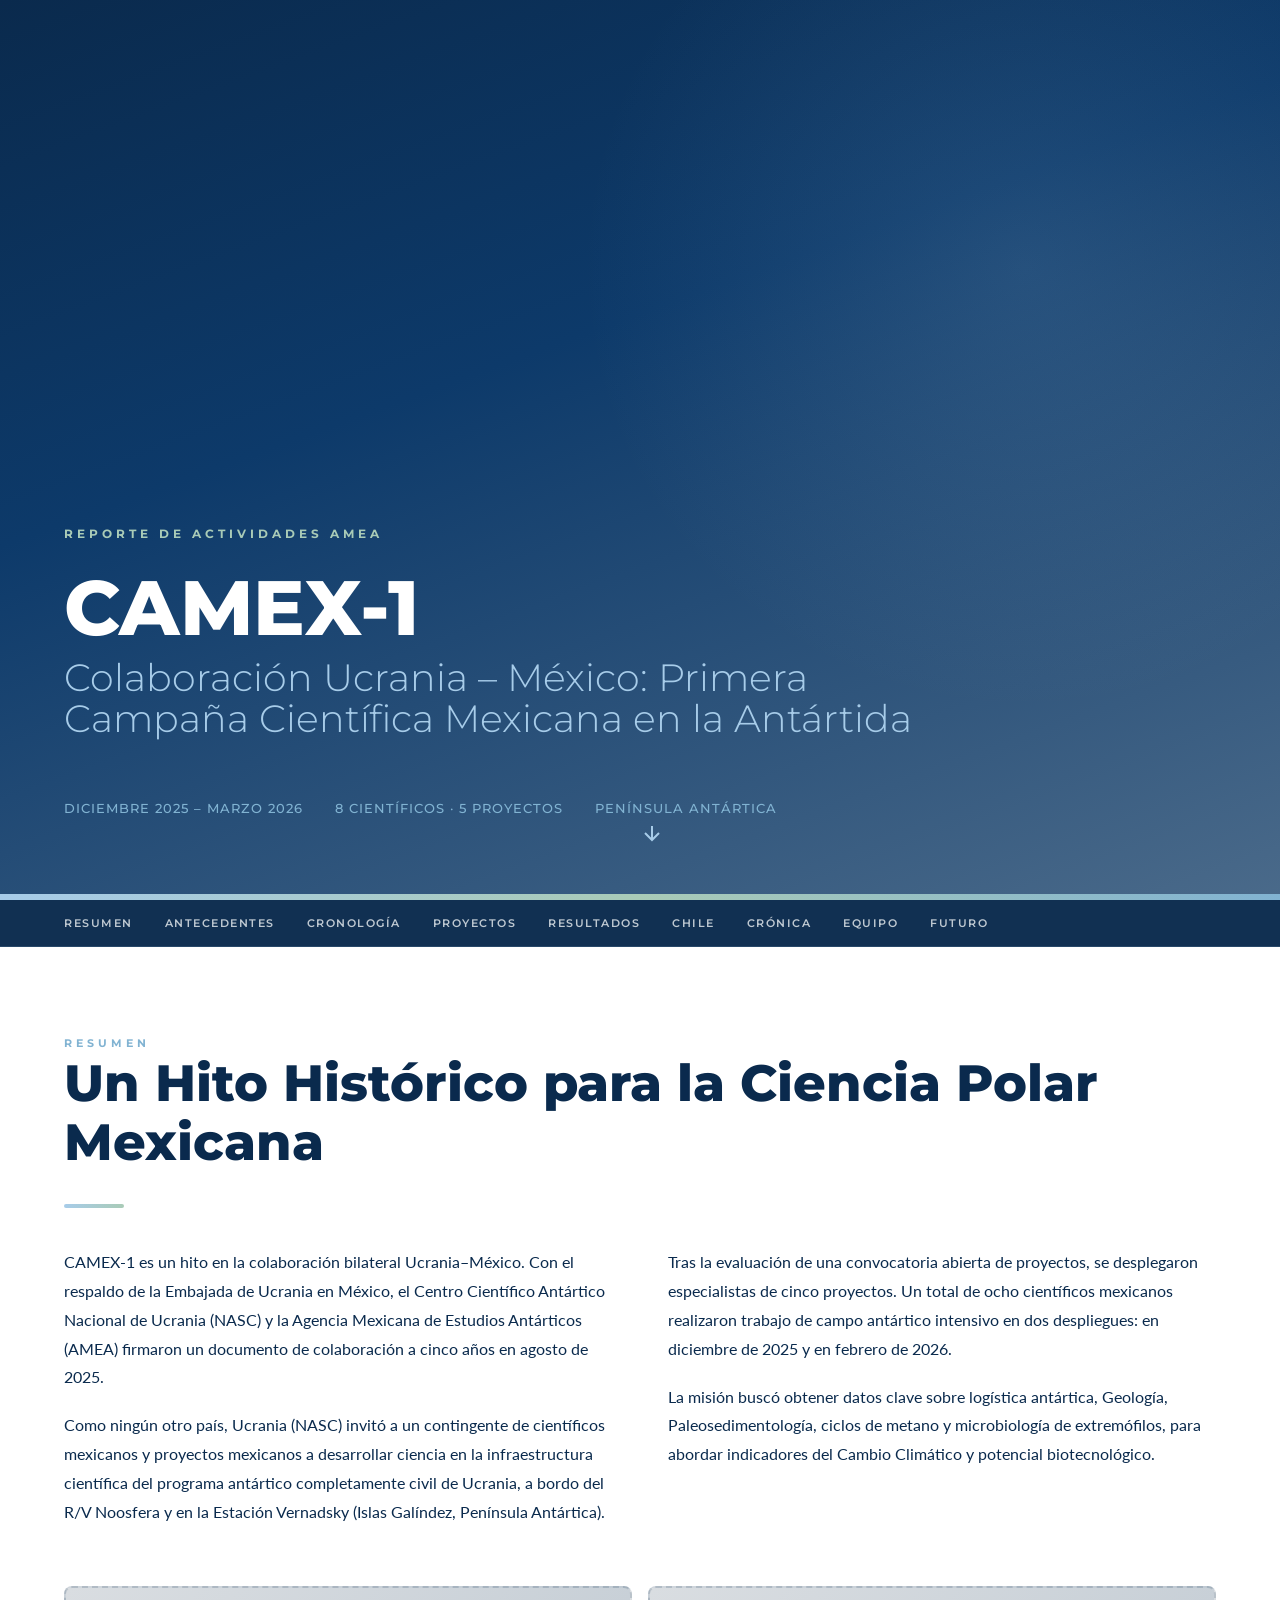
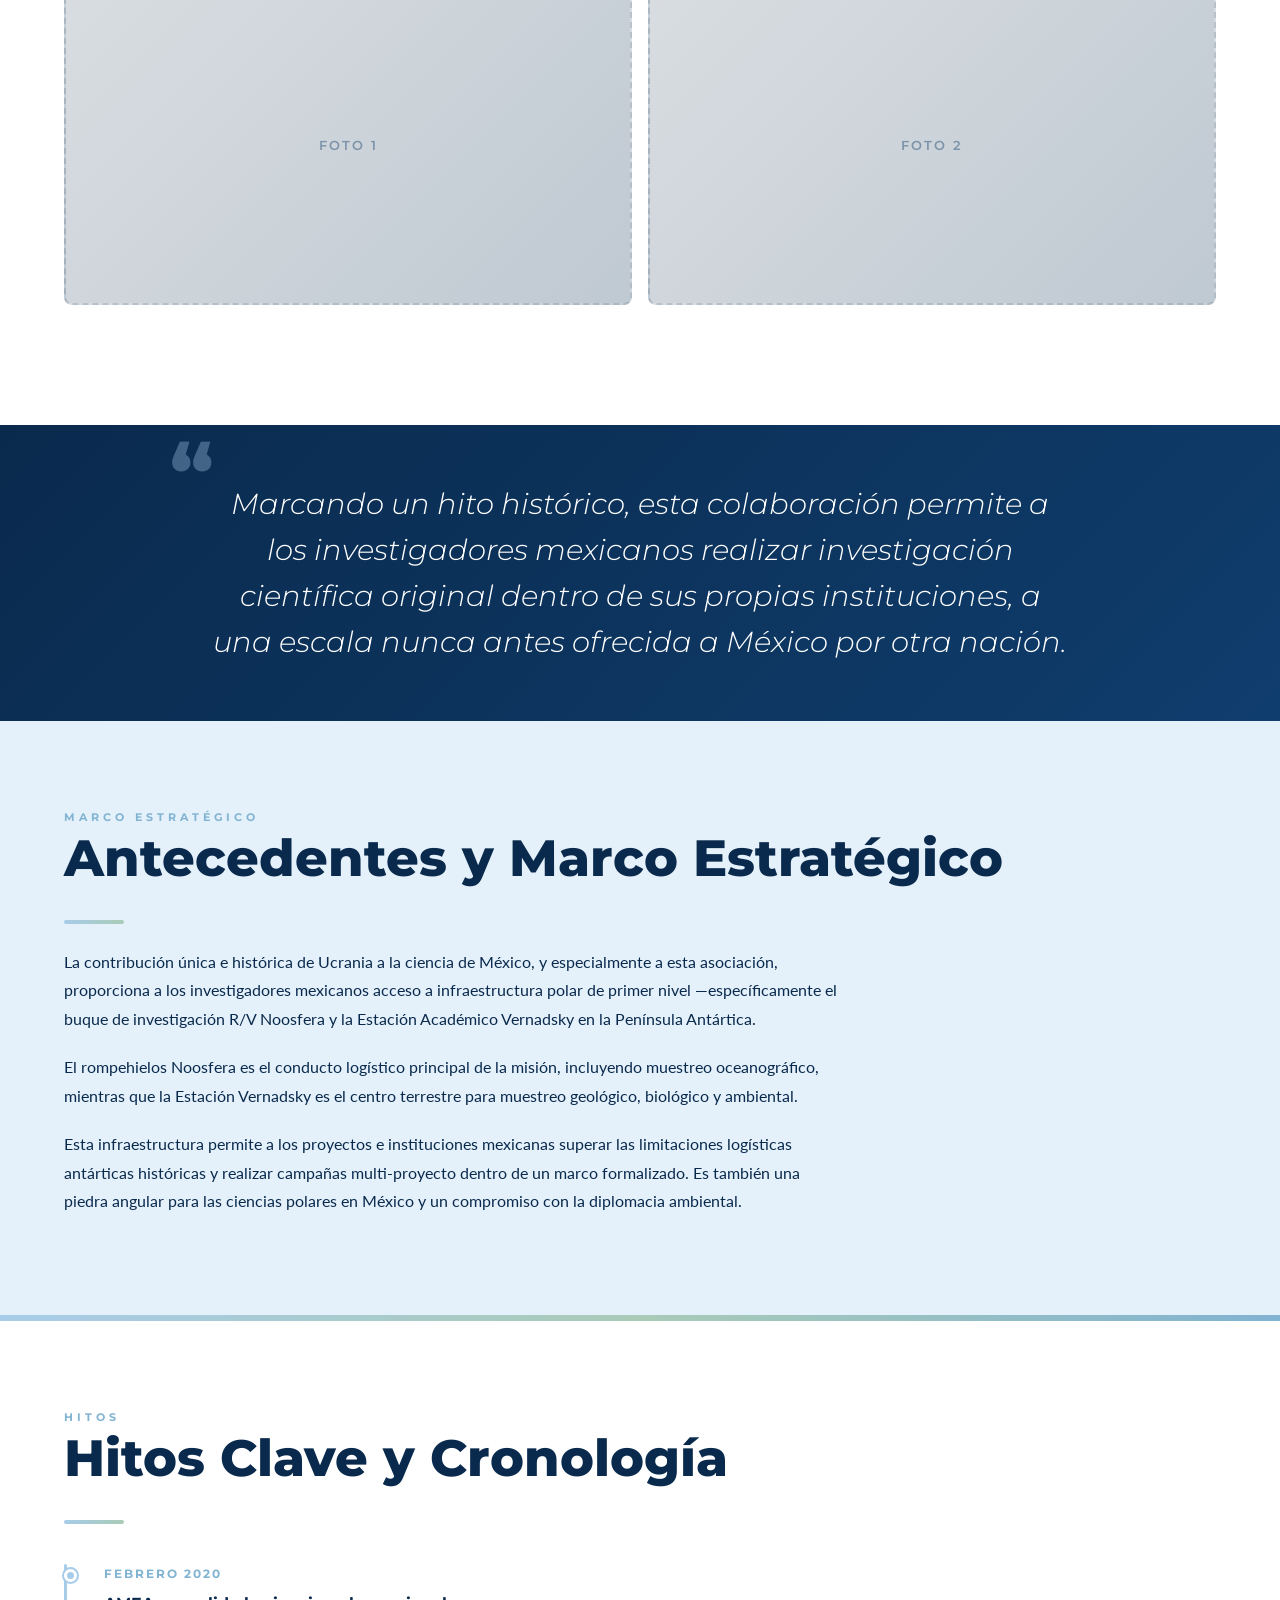
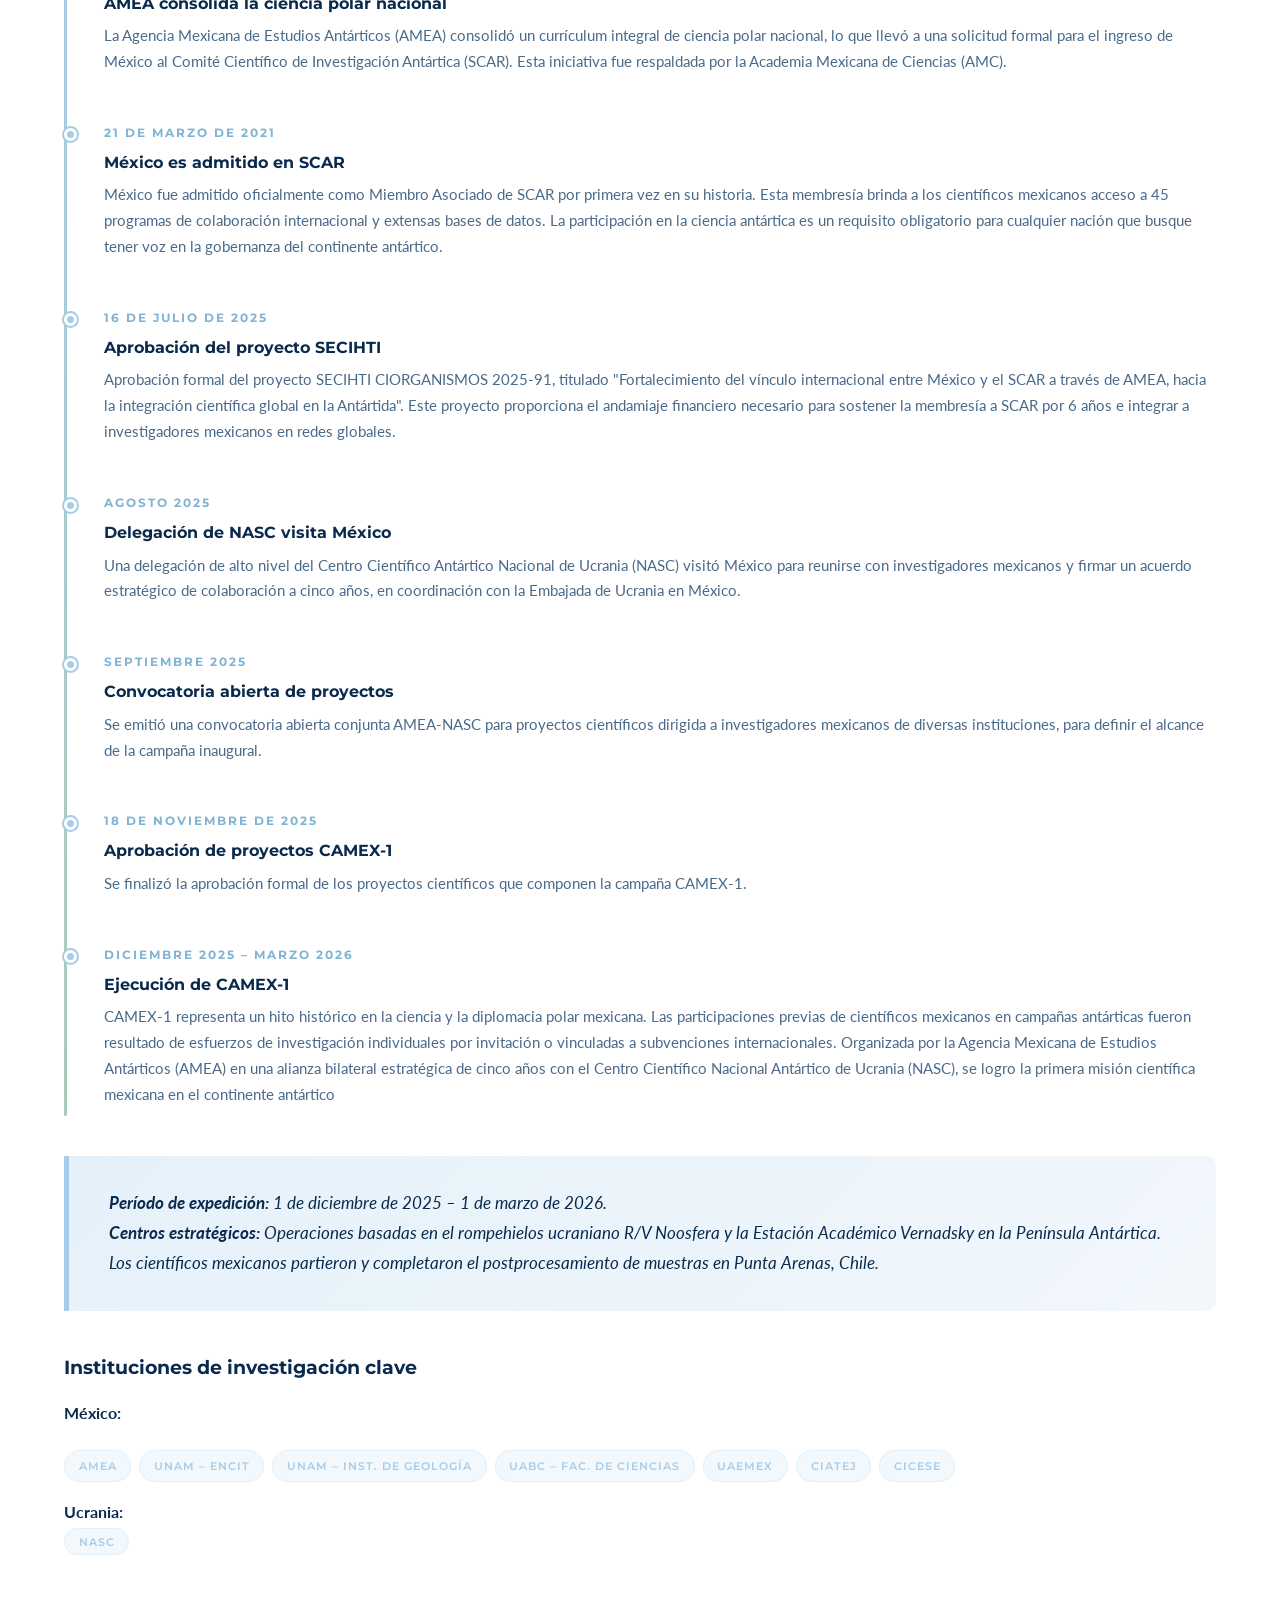
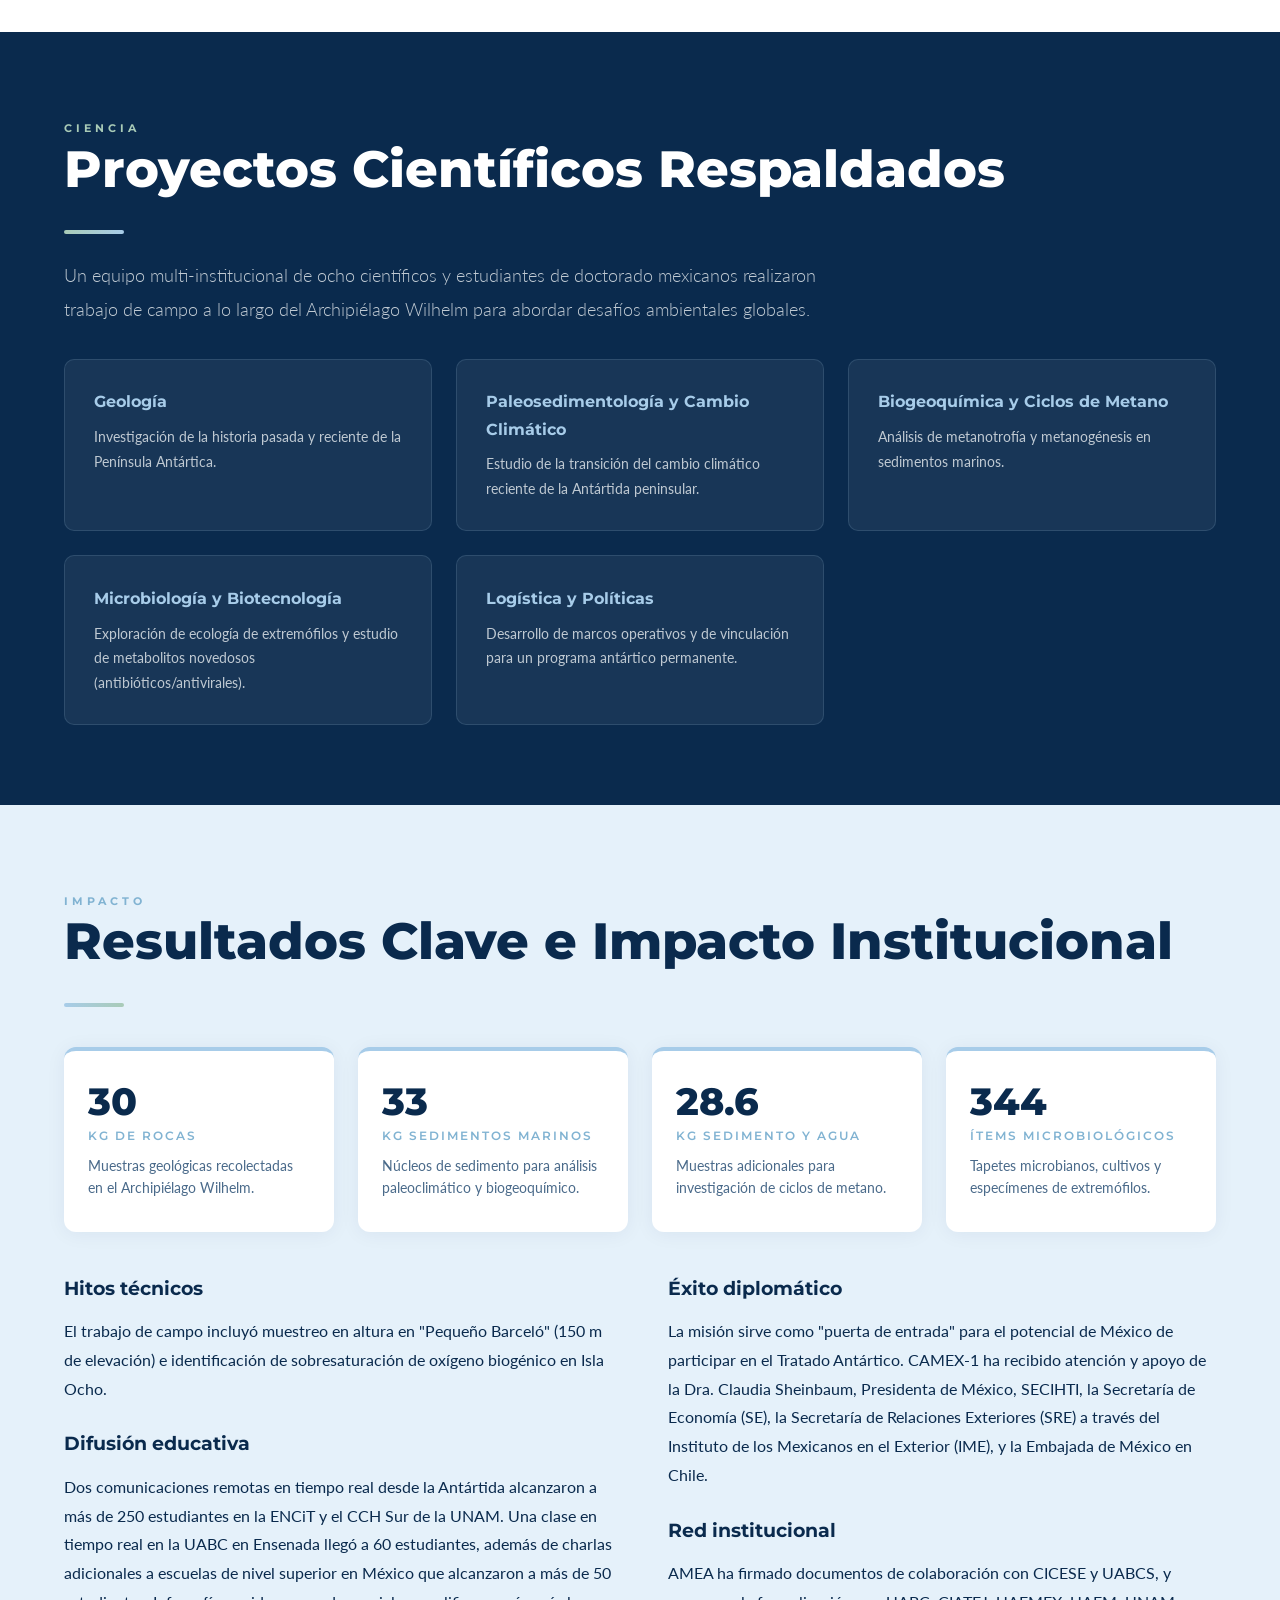
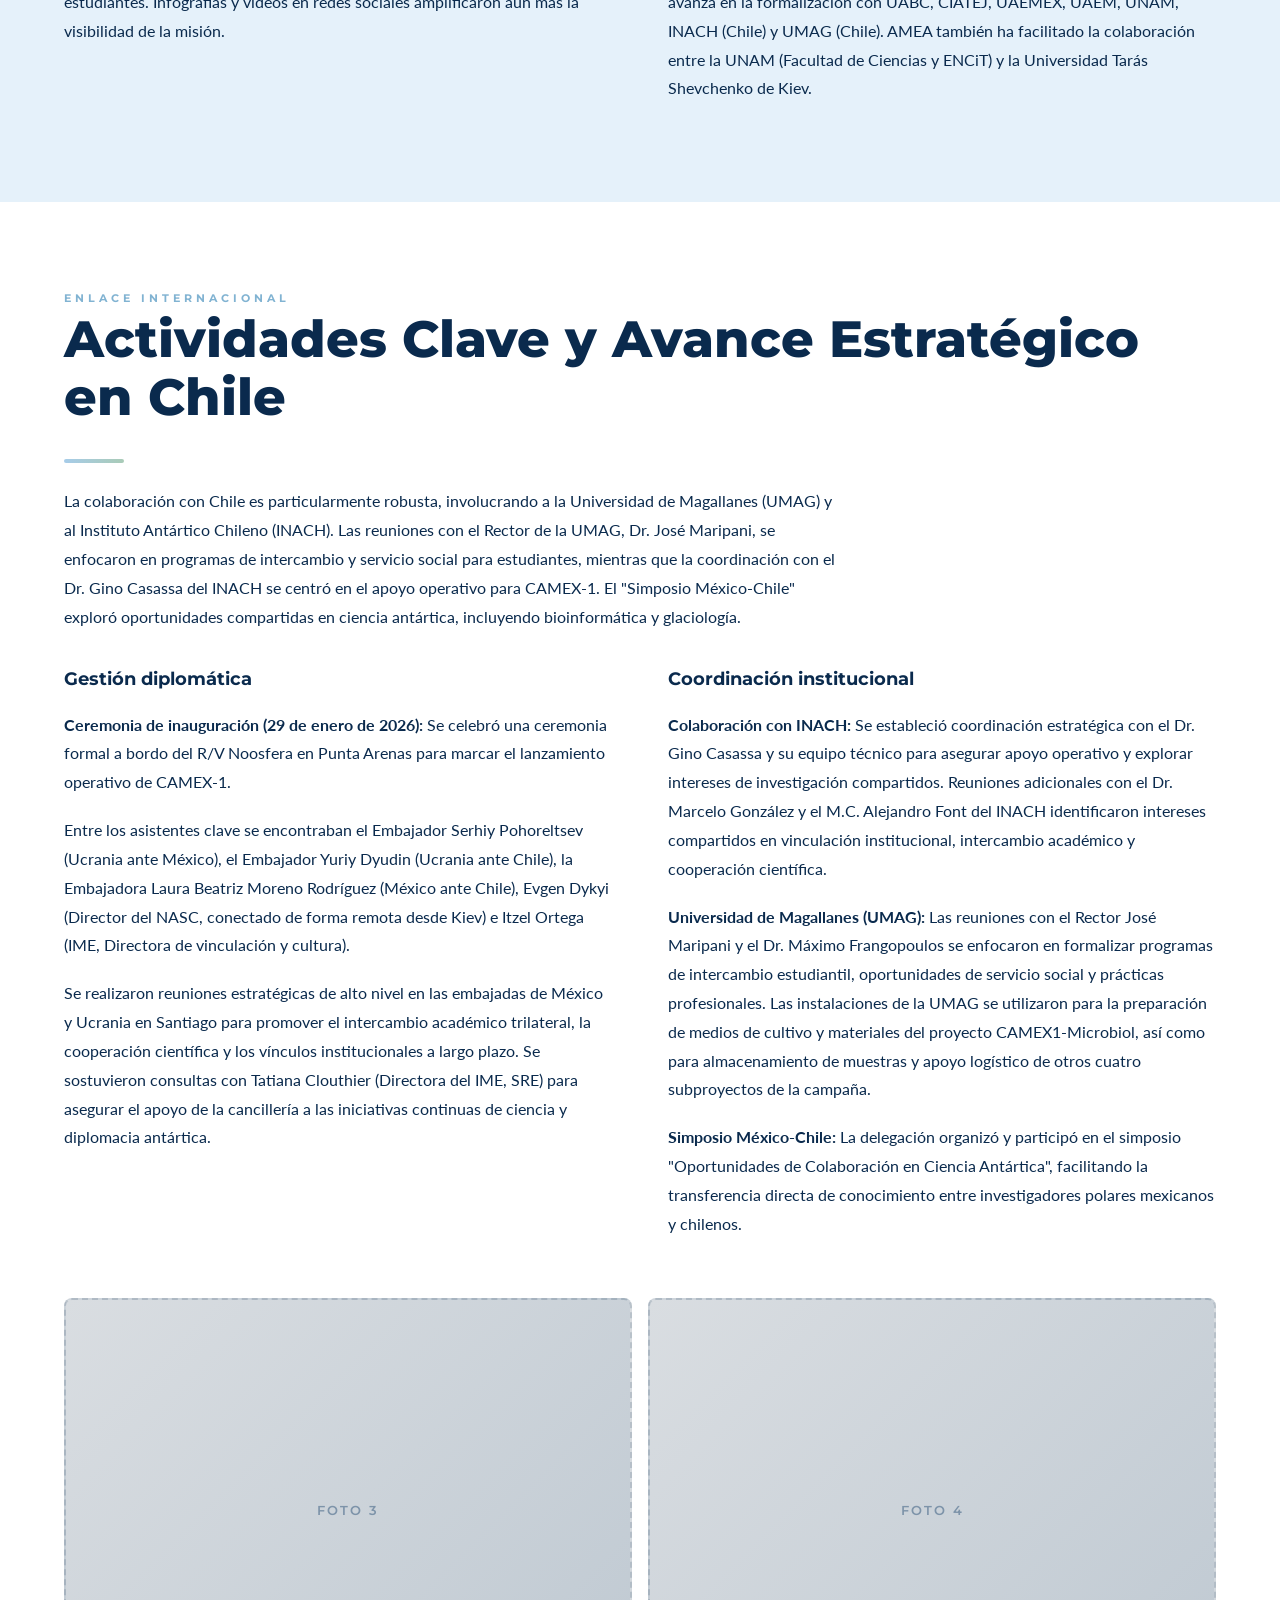
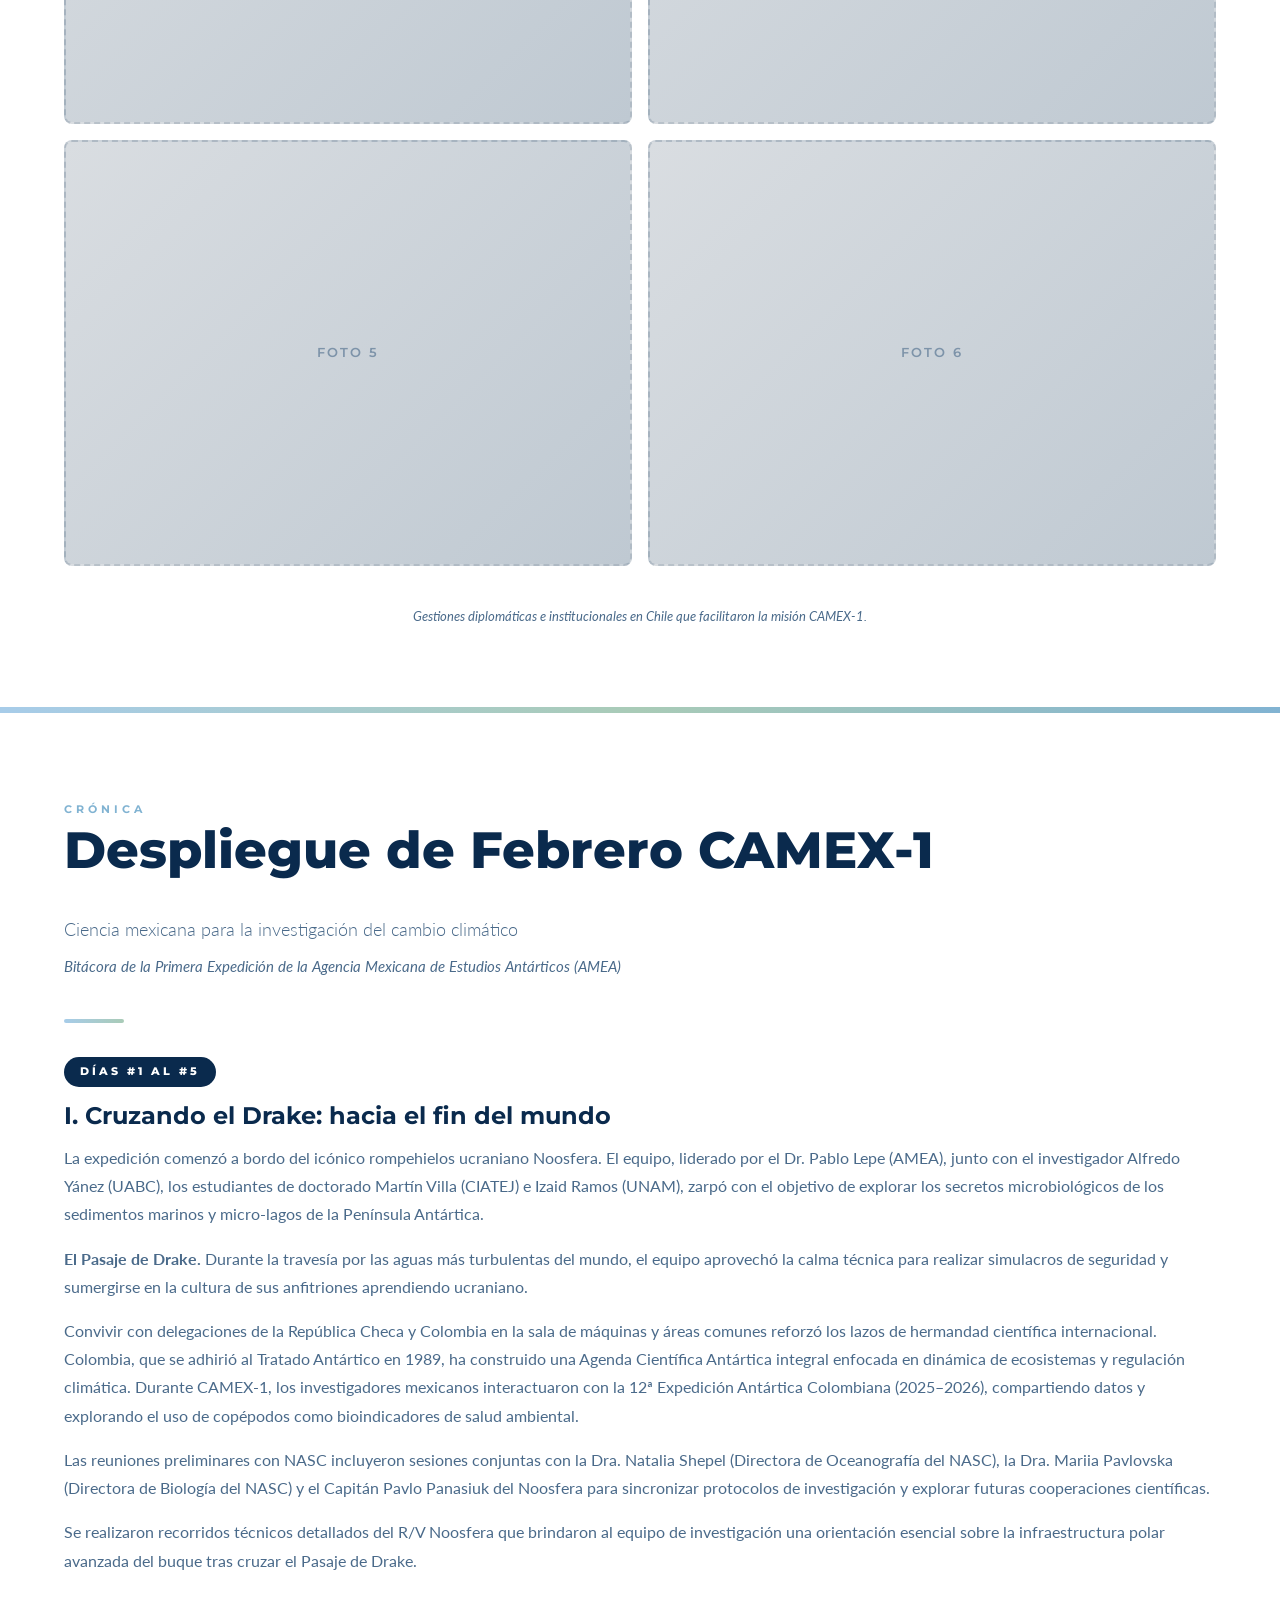
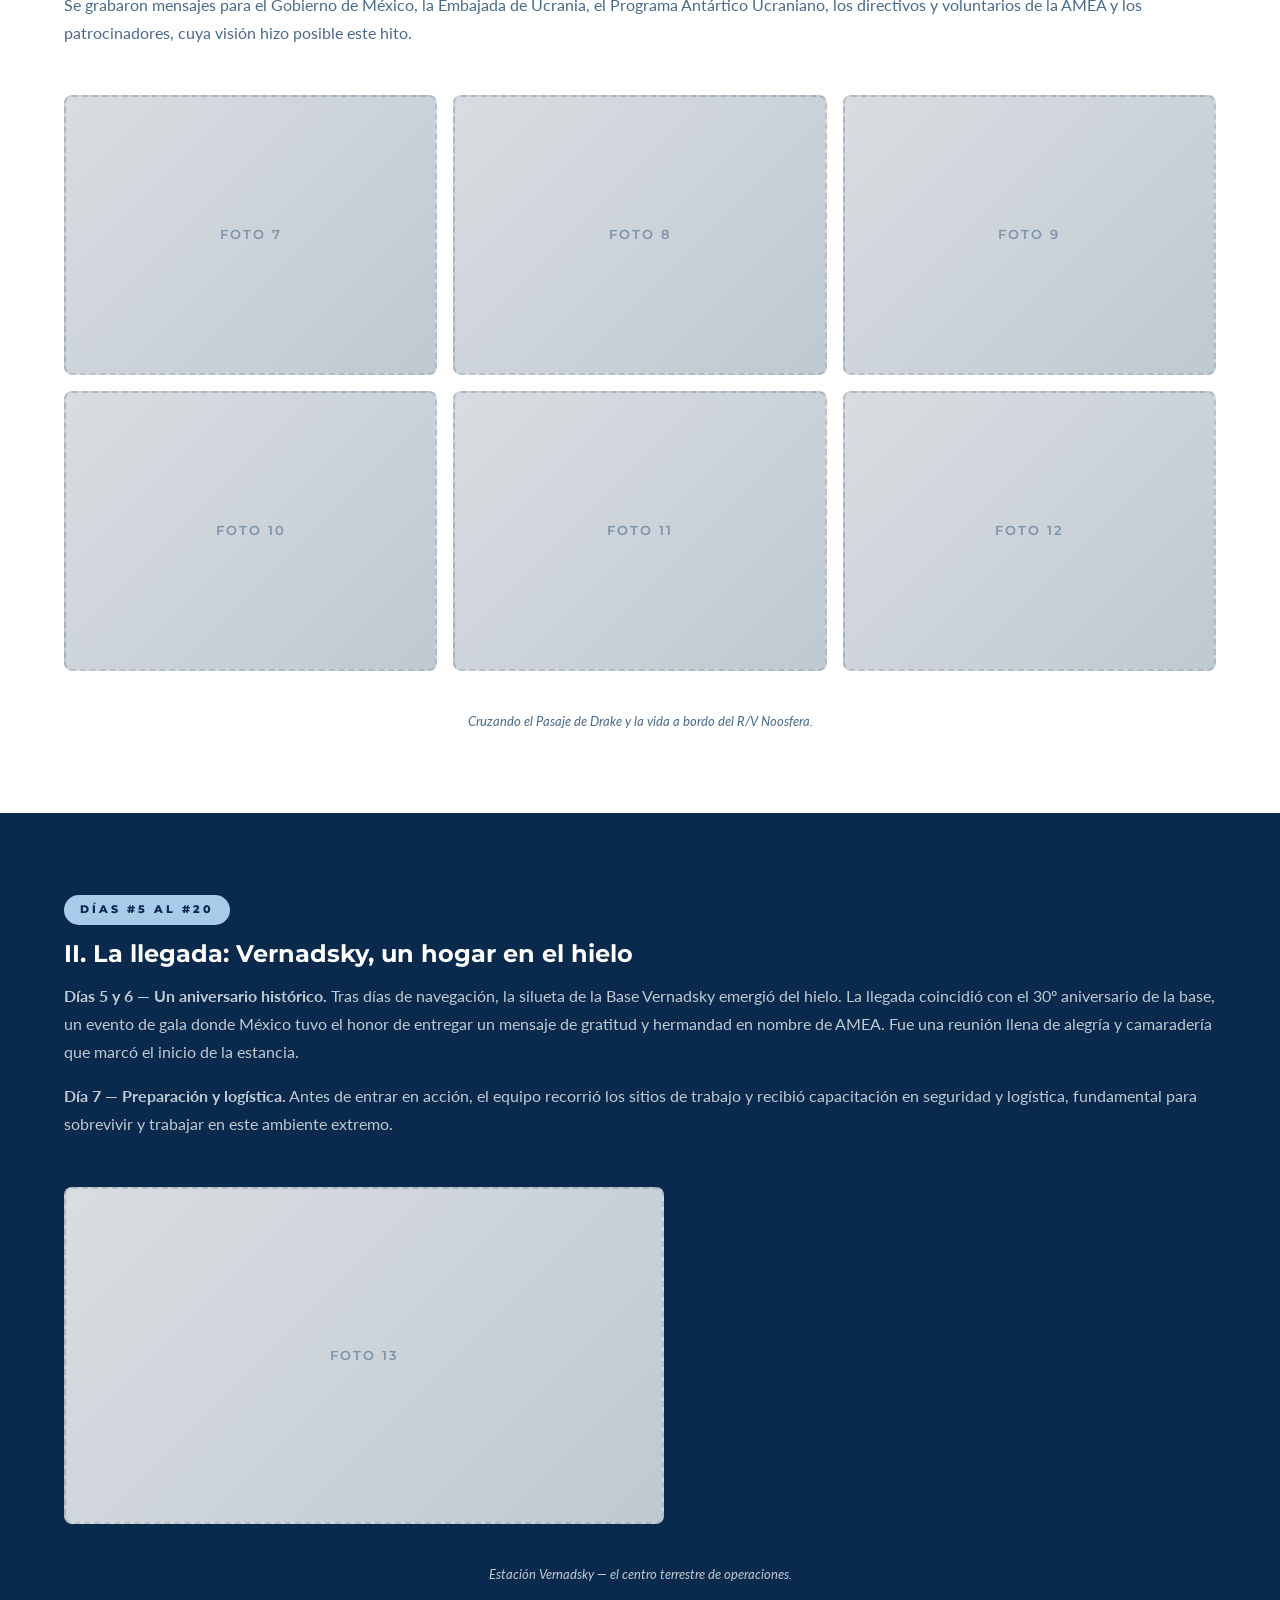
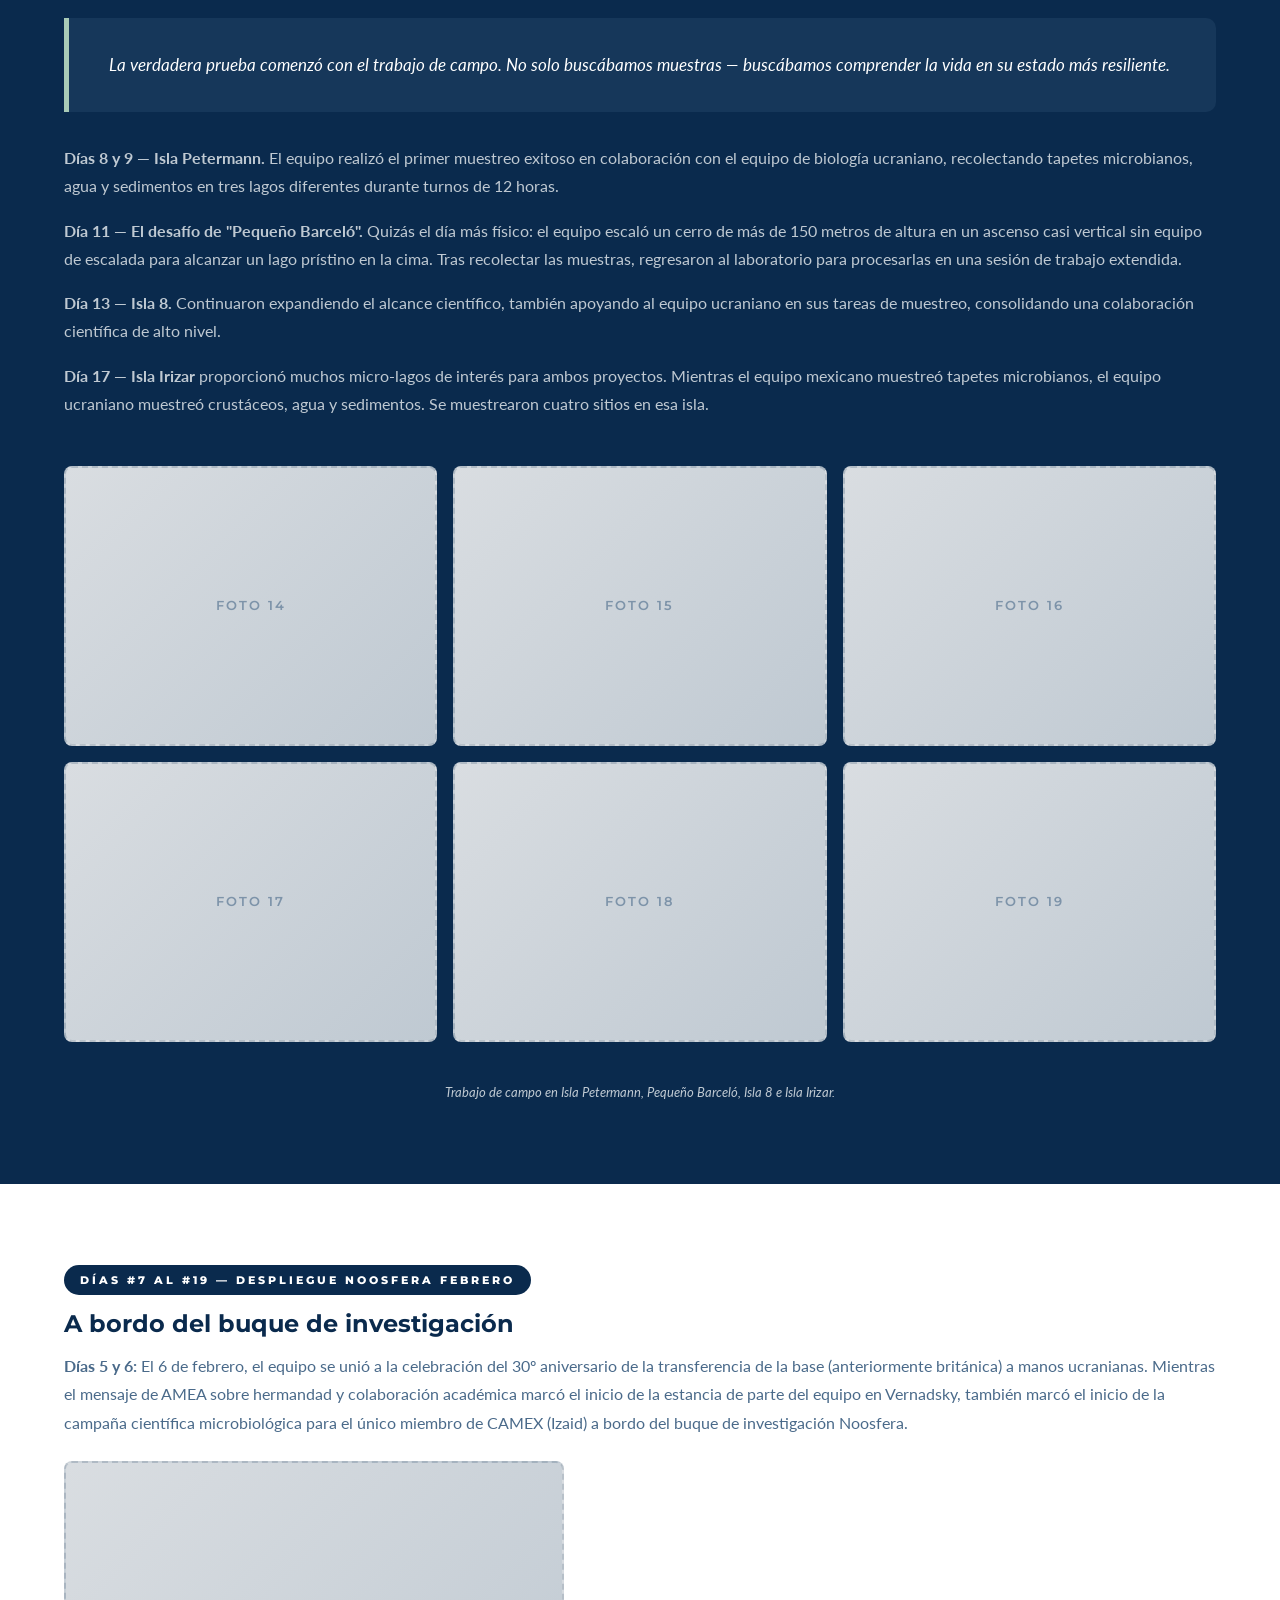
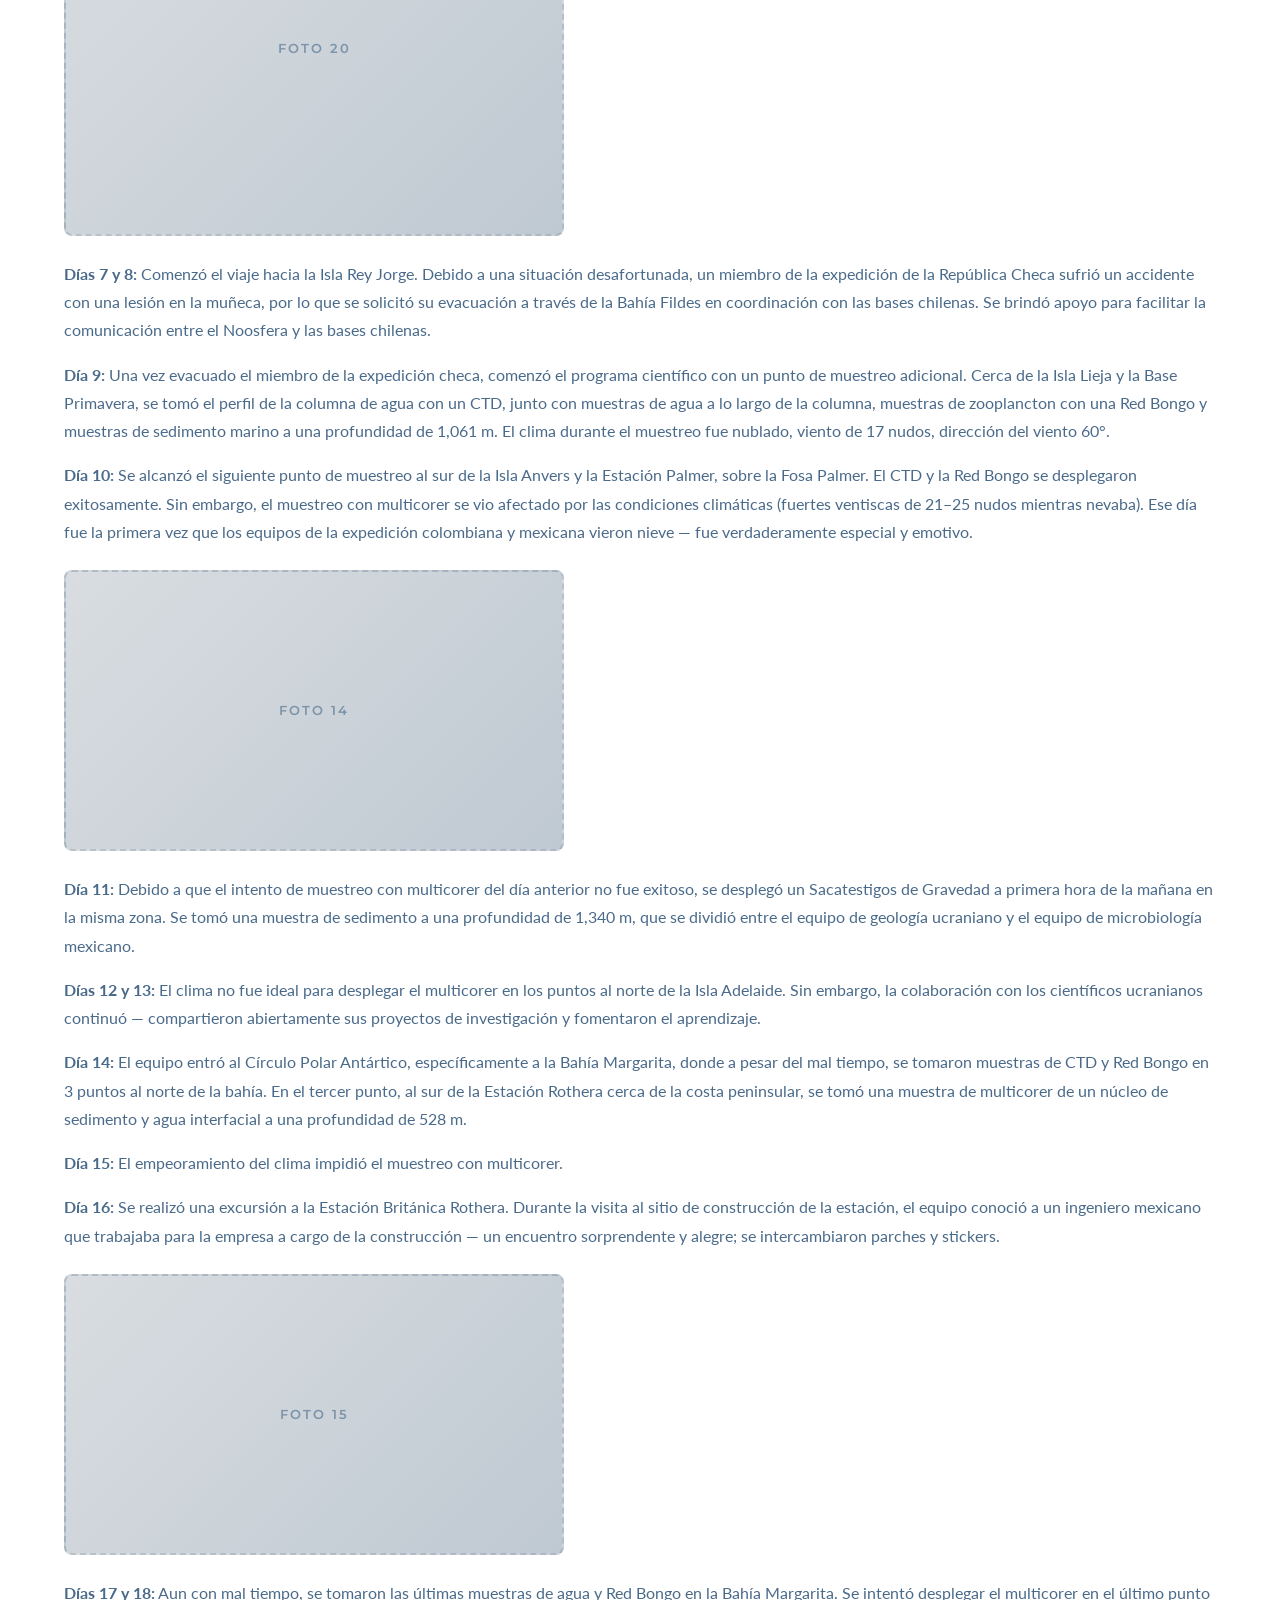
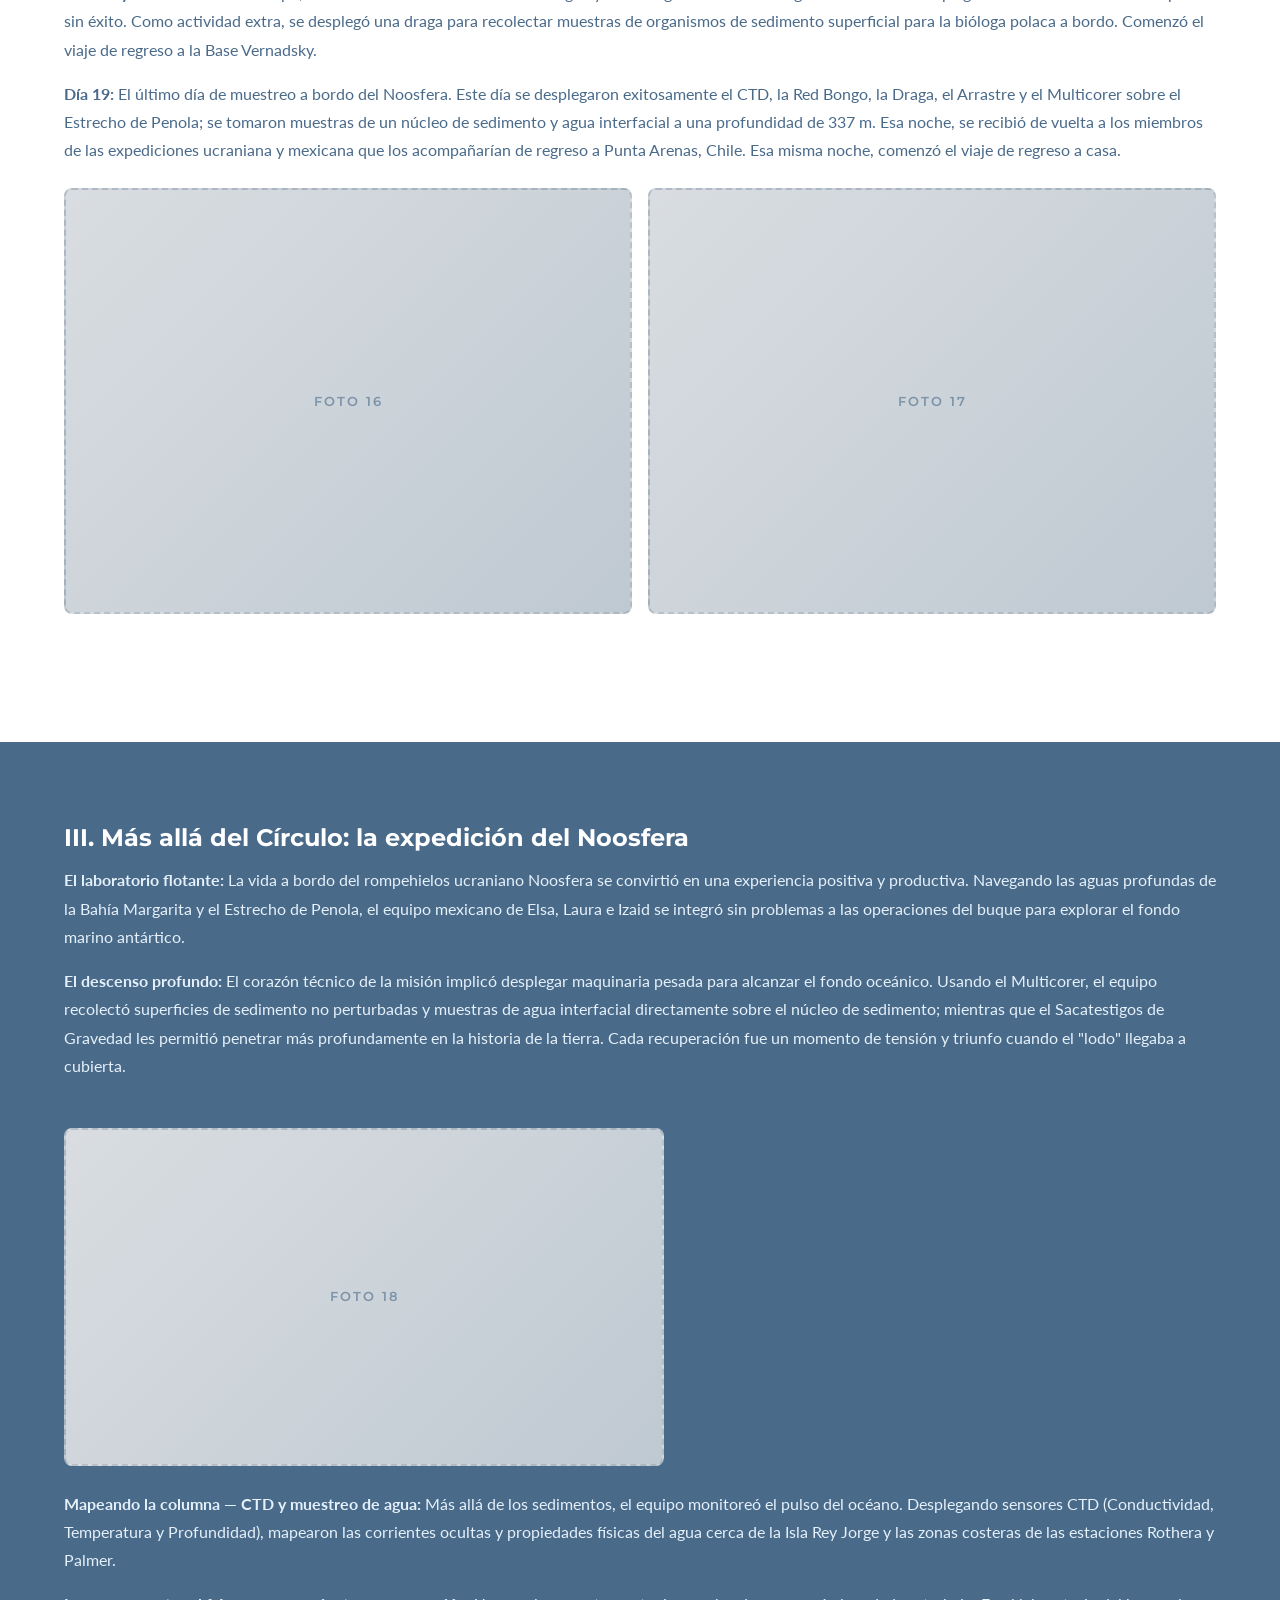
==== index.html @ 59a601ea "Inicio repo" ====
<!DOCTYPE html>
<html lang="es">
<head>
<meta charset="UTF-8">
<meta name="viewport" content="width=device-width, initial-scale=1.0">
<title>CAMEX-1 | Reporte de Actividades AMEA</title>
<link rel="preconnect" href="https://fonts.googleapis.com">
<link rel="preconnect" href="https://fonts.gstatic.com" crossorigin>
<link href="https://fonts.googleapis.com/css2?family=Lato:ital,wght@0,300;0,400;0,700;0,900;1,300;1,400&family=Montserrat:ital,wght@0,300;0,400;0,500;0,600;0,700;0,800;0,900;1,400;1,600&display=swap" rel="stylesheet">
<link rel="stylesheet" href="css/styles.css">
</head>
<body>

<!-- ═══════════════ HERO SECTION WITH SCROLL EFFECT ═══════════════ -->
<div class="hero-wrapper">
  <div class="hero-background"></div>
  <section class="hero-content" id="top">
    <div class="hero-badge">Reporte de Actividades AMEA</div>
    <h1>
      CAMEX-1
      <span>Colaboración Ucrania – México: Primera Campaña Científica Mexicana en la Antártida</span>
    </h1>
    <p class="hero-subtitle"></p>
    <div class="hero-meta">
      <span>Diciembre 2025 – Marzo 2026</span>
      <span>8 Científicos · 5 Proyectos</span>
      <span>Península Antártica</span>
    </div>
  </section>
  <div class="scroll-indicator">
    <svg viewBox="0 0 24 24" fill="none" stroke="currentColor" stroke-width="2">
      <path d="M12 5v14M19 12l-7 7-7-7"/>
    </svg>
  </div>
</div>

<!-- ═══════════════ NAVEGACIÓN ═══════════════ -->
<nav class="nav-bar">
  <a href="#resumen">Resumen</a>
  <a href="#antecedentes">Antecedentes</a>
  <a href="#cronologia">Cronología</a>
  <a href="#proyectos">Proyectos</a>
  <a href="#resultados">Resultados</a>
  <a href="#chile">Chile</a>
  <a href="#cronica">Crónica</a>
  <a href="#equipo">Equipo</a>
  <a href="#futuro">Futuro</a>
</nav>

<!-- ═══════════════ RESUMEN ═══════════════ -->
<section class="section section--light" id="resumen">
  <div class="container">
    <span class="section-label">Resumen</span>
    <h2 class="section-title">Un Hito Histórico para la Ciencia Polar Mexicana</h2>
    <div class="divider"></div>
    <div class="two-col">
      <div>
        <p>CAMEX-1 es un hito en la colaboración bilateral Ucrania–México. Con el respaldo de la Embajada de Ucrania en México, el Centro Científico Antártico Nacional de Ucrania (NASC) y la Agencia Mexicana de Estudios Antárticos (AMEA) firmaron un documento de colaboración a cinco años en agosto de 2025.</p>
        <p>Como ningún otro país, Ucrania (NASC) invitó a un contingente de científicos mexicanos y proyectos mexicanos a desarrollar ciencia en la infraestructura científica del programa antártico completamente civil de Ucrania, a bordo del R/V Noosfera y en la Estación Vernadsky (Islas Galíndez, Península Antártica).</p>
      </div>
      <div>
        <p>Tras la evaluación de una convocatoria abierta de proyectos, se desplegaron especialistas de cinco proyectos. Un total de ocho científicos mexicanos realizaron trabajo de campo antártico intensivo en dos despliegues: en diciembre de 2025 y en febrero de 2026.</p>
        <p>La misión buscó obtener datos clave sobre logística antártica, Geología, Paleosedimentología, ciclos de metano y microbiología de extremófilos, para abordar indicadores del Cambio Climático y potencial biotecnológico.</p>
      </div>
    </div>

    <div class="photo-grid photo-grid--2" style="margin-top:2.5rem;">
      <div class="photo-placeholder landscape"><span>Foto 1</span></div>
      <div class="photo-placeholder landscape"><span>Foto 2</span></div>
    </div>
  </div>
</section>

<!-- CITA DESTACADA -->
<div class="pull-quote">
  <blockquote>Marcando un hito histórico, esta colaboración permite a los investigadores mexicanos realizar investigación científica original dentro de sus propias instituciones, a una escala nunca antes ofrecida a México por otra nación.</blockquote>
</div>

<!-- ═══════════════ ANTECEDENTES ═══════════════ -->
<section class="section section--frost" id="antecedentes">
  <div class="container">
    <span class="section-label">Marco Estratégico</span>
    <h2 class="section-title">Antecedentes y Marco Estratégico</h2>
    <div class="divider"></div>
    <div class="body-text">
      <p>La contribución única e histórica de Ucrania a la ciencia de México, y especialmente a esta asociación, proporciona a los investigadores mexicanos acceso a infraestructura polar de primer nivel —específicamente el buque de investigación R/V Noosfera y la Estación Académico Vernadsky en la Península Antártica.</p>
      <p>El rompehielos Noosfera es el conducto logístico principal de la misión, incluyendo muestreo oceanográfico, mientras que la Estación Vernadsky es el centro terrestre para muestreo geológico, biológico y ambiental.</p>
      <p>Esta infraestructura permite a los proyectos e instituciones mexicanas superar las limitaciones logísticas antárticas históricas y realizar campañas multi-proyecto dentro de un marco formalizado. Es también una piedra angular para las ciencias polares en México y un compromiso con la diplomacia ambiental.</p>
    </div>
  </div>
</section>

<div class="band"></div>

<!-- ═══════════════ CRONOLOGÍA ═══════════════ -->
<section class="section section--light" id="cronologia">
  <div class="container">
    <span class="section-label">Hitos</span>
    <h2 class="section-title">Hitos Clave y Cronología</h2>
    <div class="divider"></div>

    <div class="timeline">
      <div class="timeline-item">
        <div class="timeline-date">Febrero 2020</div>
        <h4>AMEA consolida la ciencia polar nacional</h4>
        <p>La Agencia Mexicana de Estudios Antárticos (AMEA) consolidó un currículum integral de ciencia polar nacional, lo que llevó a una solicitud formal para el ingreso de México al Comité Científico de Investigación Antártica (SCAR). Esta iniciativa fue respaldada por la Academia Mexicana de Ciencias (AMC).</p>
      </div>
      <div class="timeline-item">
        <div class="timeline-date">21 de marzo de 2021</div>
        <h4>México es admitido en SCAR</h4>
        <p>México fue admitido oficialmente como Miembro Asociado de SCAR por primera vez en su historia. Esta membresía brinda a los científicos mexicanos acceso a 45 programas de colaboración internacional y extensas bases de datos. La participación en la ciencia antártica es un requisito obligatorio para cualquier nación que busque tener voz en la gobernanza del continente antártico.</p>
      </div>
      <div class="timeline-item">
        <div class="timeline-date">16 de julio de 2025</div>
        <h4>Aprobación del proyecto SECIHTI</h4>
        <p>Aprobación formal del proyecto SECIHTI CIORGANISMOS 2025-91, titulado "Fortalecimiento del vínculo internacional entre México y el SCAR a través de AMEA, hacia la integración científica global en la Antártida". Este proyecto proporciona el andamiaje financiero necesario para sostener la membresía a SCAR por 6 años e integrar a investigadores mexicanos en redes globales.</p>
      </div>
      <div class="timeline-item">
        <div class="timeline-date">Agosto 2025</div>
        <h4>Delegación de NASC visita México</h4>
        <p>Una delegación de alto nivel del Centro Científico Antártico Nacional de Ucrania (NASC) visitó México para reunirse con investigadores mexicanos y firmar un acuerdo estratégico de colaboración a cinco años, en coordinación con la Embajada de Ucrania en México.</p>
      </div>
      <div class="timeline-item">
        <div class="timeline-date">Septiembre 2025</div>
        <h4>Convocatoria abierta de proyectos</h4>
        <p>Se emitió una convocatoria abierta conjunta AMEA-NASC para proyectos científicos dirigida a investigadores mexicanos de diversas instituciones, para definir el alcance de la campaña inaugural.</p>
      </div>
      <div class="timeline-item">
        <div class="timeline-date">18 de noviembre de 2025</div>
        <h4>Aprobación de proyectos CAMEX-1</h4>
        <p>Se finalizó la aprobación formal de los proyectos científicos que componen la campaña CAMEX-1.</p>
      </div>
      <div class="timeline-item">
        <div class="timeline-date">Diciembre 2025 – Marzo 2026</div>
        <h4>Ejecución de CAMEX-1</h4>
        <p>CAMEX-1 representa un hito histórico en la ciencia y la diplomacia polar mexicana. Las participaciones previas de científicos mexicanos en campañas antárticas fueron resultado de esfuerzos de investigación individuales por invitación o vinculadas a subvenciones internacionales. Organizada por la Agencia Mexicana de Estudios Antárticos (AMEA) en una alianza bilateral estratégica de cinco años con el Centro Científico Nacional Antártico de Ucrania (NASC), se logro la primera misión científica mexicana en el continente antártico</p>
      </div>
    </div>

    <div class="highlight-box">
      <p><strong>Período de expedición:</strong> 1 de diciembre de 2025 – 1 de marzo de 2026.<br>
      <strong>Centros estratégicos:</strong> Operaciones basadas en el rompehielos ucraniano R/V Noosfera y la Estación Académico Vernadsky en la Península Antártica. Los científicos mexicanos partieron y completaron el postprocesamiento de muestras en Punta Arenas, Chile.</p>
    </div>

    <h3 style="font-family:var(--font-heading);font-weight:700;font-size:1.2rem;margin-top:2.5rem;margin-bottom:1rem;">Instituciones de investigación clave</h3>
    <p style="margin-bottom:1rem;"><strong>México:</strong></p>
    <div class="tags">
      <span class="tag">AMEA</span>
      <span class="tag">UNAM – ENCiT</span>
      <span class="tag">UNAM – Inst. de Geología</span>
      <span class="tag">UABC – Fac. de Ciencias</span>
      <span class="tag">UAEMEX</span>
      <span class="tag">CIATEJ</span>
      <span class="tag">CICESE</span>
    </div>
    <p style="margin-top:1rem;"><strong>Ucrania:</strong></p>
    <span class="tag">NASC</span>
  </div>
</section>

<!-- ═══════════════ PROYECTOS ═══════════════ -->
<section class="section section--dark" id="proyectos">
  <div class="container">
    <span class="section-label">Ciencia</span>
    <h2 class="section-title">Proyectos Científicos Respaldados</h2>
    <div class="divider"></div>
    <p class="lead">Un equipo multi-institucional de ocho científicos y estudiantes de doctorado mexicanos realizaron trabajo de campo a lo largo del Archipiélago Wilhelm para abordar desafíos ambientales globales.</p>
    <div class="project-list">
      <div class="project-card">
        <h4>Geología</h4>
        <p>Investigación de la historia pasada y reciente de la Península Antártica.</p>
      </div>
      <div class="project-card">
        <h4>Paleosedimentología y Cambio Climático</h4>
        <p>Estudio de la transición del cambio climático reciente de la Antártida peninsular.</p>
      </div>
      <div class="project-card">
        <h4>Biogeoquímica y Ciclos de Metano</h4>
        <p>Análisis de metanotrofía y metanogénesis en sedimentos marinos.</p>
      </div>
      <div class="project-card">
        <h4>Microbiología y Biotecnología</h4>
        <p>Exploración de ecología de extremófilos y estudio de metabolitos novedosos (antibióticos/antivirales).</p>
      </div>
      <div class="project-card">
        <h4>Logística y Políticas</h4>
        <p>Desarrollo de marcos operativos y de vinculación para un programa antártico permanente.</p>
      </div>
    </div>
  </div>
</section>

<!-- ═══════════════ RESULTADOS ═══════════════ -->
<section class="section section--frost" id="resultados">
  <div class="container">
    <span class="section-label">Impacto</span>
    <h2 class="section-title">Resultados Clave e Impacto Institucional</h2>
    <div class="divider"></div>

    <div class="data-cards">
      <div class="data-card">
        <div class="number">30</div>
        <div class="unit">kg de rocas</div>
        <p>Muestras geológicas recolectadas en el Archipiélago Wilhelm.</p>
      </div>
      <div class="data-card">
        <div class="number">33</div>
        <div class="unit">kg sedimentos marinos</div>
        <p>Núcleos de sedimento para análisis paleoclimático y biogeoquímico.</p>
      </div>
      <div class="data-card">
        <div class="number">28.6</div>
        <div class="unit">kg sedimento y agua</div>
        <p>Muestras adicionales para investigación de ciclos de metano.</p>
      </div>
      <div class="data-card">
        <div class="number">344</div>
        <div class="unit">ítems microbiológicos</div>
        <p>Tapetes microbianos, cultivos y especímenes de extremófilos.</p>
      </div>
    </div>

    <div class="two-col" style="margin-top:2.5rem;">
      <div>
        <h3 style="font-family:var(--font-heading);font-weight:700;font-size:1.2rem;margin-bottom:.8rem;">Hitos técnicos</h3>
        <p>El trabajo de campo incluyó muestreo en altura en "Pequeño Barceló" (150 m de elevación) e identificación de sobresaturación de oxígeno biogénico en Isla Ocho.</p>

        <h3 style="font-family:var(--font-heading);font-weight:700;font-size:1.2rem;margin-top:1.5rem;margin-bottom:.8rem;">Difusión educativa</h3>
        <p>Dos comunicaciones remotas en tiempo real desde la Antártida alcanzaron a más de 250 estudiantes en la ENCiT y el CCH Sur de la UNAM. Una clase en tiempo real en la UABC en Ensenada llegó a 60 estudiantes, además de charlas adicionales a escuelas de nivel superior en México que alcanzaron a más de 50 estudiantes. Infografías y videos en redes sociales amplificaron aún más la visibilidad de la misión.</p>
      </div>
      <div>
        <h3 style="font-family:var(--font-heading);font-weight:700;font-size:1.2rem;margin-bottom:.8rem;">Éxito diplomático</h3>
        <p>La misión sirve como "puerta de entrada" para el potencial de México de participar en el Tratado Antártico. CAMEX-1 ha recibido atención y apoyo de la Dra. Claudia Sheinbaum, Presidenta de México, SECIHTI, la Secretaría de Economía (SE), la Secretaría de Relaciones Exteriores (SRE) a través del Instituto de los Mexicanos en el Exterior (IME), y la Embajada de México en Chile.</p>

        <h3 style="font-family:var(--font-heading);font-weight:700;font-size:1.2rem;margin-top:1.5rem;margin-bottom:.8rem;">Red institucional</h3>
        <p>AMEA ha firmado documentos de colaboración con CICESE y UABCS, y avanza en la formalización con UABC, CIATEJ, UAEMEX, UAEM, UNAM, INACH (Chile) y UMAG (Chile). AMEA también ha facilitado la colaboración entre la UNAM (Facultad de Ciencias y ENCiT) y la Universidad Tarás Shevchenko de Kiev.</p>
      </div>
    </div>
  </div>
</section>

<!-- ═══════════════ CHILE ═══════════════ -->
<section class="section section--light" id="chile">
  <div class="container">
    <span class="section-label">Enlace Internacional</span>
    <h2 class="section-title">Actividades Clave y Avance Estratégico en Chile</h2>
    <div class="divider"></div>
    <div class="body-text">
      <p>La colaboración con Chile es particularmente robusta, involucrando a la Universidad de Magallanes (UMAG) y al Instituto Antártico Chileno (INACH). Las reuniones con el Rector de la UMAG, Dr. José Maripani, se enfocaron en programas de intercambio y servicio social para estudiantes, mientras que la coordinación con el Dr. Gino Casassa del INACH se centró en el apoyo operativo para CAMEX-1. El "Simposio México-Chile" exploró oportunidades compartidas en ciencia antártica, incluyendo bioinformática y glaciología.</p>
    </div>

    <div class="two-col" style="margin-top:2rem;">
      <div>
        <h3 style="font-family:var(--font-heading);font-weight:700;font-size:1.15rem;margin-bottom:1rem;color:var(--navy);">Gestión diplomática</h3>
        <p><strong>Ceremonia de inauguración (29 de enero de 2026):</strong> Se celebró una ceremonia formal a bordo del R/V Noosfera en Punta Arenas para marcar el lanzamiento operativo de CAMEX-1.</p>
        <p style="margin-top:.5rem">Entre los asistentes clave se encontraban el Embajador Serhiy Pohoreltsev (Ucrania ante México), el Embajador Yuriy Dyudin (Ucrania ante Chile), la Embajadora Laura Beatriz Moreno Rodríguez (México ante Chile), Evgen Dykyi (Director del NASC, conectado de forma remota desde Kiev) e Itzel Ortega (IME, Directora de vinculación y cultura).</p>
        <p style="margin-top:.5rem;">Se realizaron reuniones estratégicas de alto nivel en las embajadas de México y Ucrania en Santiago para promover el intercambio académico trilateral, la cooperación científica y los vínculos institucionales a largo plazo. Se sostuvieron consultas con Tatiana Clouthier (Directora del IME, SRE) para asegurar el apoyo de la cancillería a las iniciativas continuas de ciencia y diplomacia antártica.</p>
      </div>
      <div>
        <h3 style="font-family:var(--font-heading);font-weight:700;font-size:1.15rem;margin-bottom:1rem;color:var(--navy);">Coordinación institucional</h3>
        <p><strong>Colaboración con INACH:</strong> Se estableció coordinación estratégica con el Dr. Gino Casassa y su equipo técnico para asegurar apoyo operativo y explorar intereses de investigación compartidos. Reuniones adicionales con el Dr. Marcelo González y el M.C. Alejandro Font del INACH identificaron intereses compartidos en vinculación institucional, intercambio académico y cooperación científica.</p>
        <p style="margin-top:.5rem;"><strong>Universidad de Magallanes (UMAG):</strong> Las reuniones con el Rector José Maripani y el Dr. Máximo Frangopoulos se enfocaron en formalizar programas de intercambio estudiantil, oportunidades de servicio social y prácticas profesionales. Las instalaciones de la UMAG se utilizaron para la preparación de medios de cultivo y materiales del proyecto CAMEX1-Microbiol, así como para almacenamiento de muestras y apoyo logístico de otros cuatro subproyectos de la campaña.</p>
        <p style="margin-top:.5rem;"><strong>Simposio México-Chile:</strong> La delegación organizó y participó en el simposio "Oportunidades de Colaboración en Ciencia Antártica", facilitando la transferencia directa de conocimiento entre investigadores polares mexicanos y chilenos.</p>
      </div>
    </div>

    <div class="photo-grid photo-grid--4" style="margin-top:2.5rem;">
      <div class="photo-placeholder"><span>Foto 3</span></div>
      <div class="photo-placeholder"><span>Foto 4</span></div>
      <div class="photo-placeholder"><span>Foto 5</span></div>
      <div class="photo-placeholder"><span>Foto 6</span></div>
    </div>
    <p class="photo-caption">Gestiones diplomáticas e institucionales en Chile que facilitaron la misión CAMEX-1.</p>
  </div>
</section>

<div class="band"></div>

<!-- ═══════════════ CRÓNICA ═══════════════ -->
<section class="section section--light" id="cronica">
  <div class="container">
    <span class="section-label">Crónica</span>
    <h2 class="section-title">Despliegue de Febrero CAMEX-1</h2>
    <p class="lead" style="margin-bottom:.5rem;">Ciencia mexicana para la investigación del cambio climático</p>
    <p style="font-size:.95rem;color:var(--slate);font-style:italic;margin-bottom:2.5rem;">Bitácora de la Primera Expedición de la Agencia Mexicana de Estudios Antárticos (AMEA)</p>
    <div class="divider"></div>

    <div class="logbook-day" style="margin-top:2rem;">
      <span class="day-tag">Días #1 al #5</span>
      <h3>I. Cruzando el Drake: hacia el fin del mundo</h3>
      <p>La expedición comenzó a bordo del icónico rompehielos ucraniano Noosfera. El equipo, liderado por el Dr. Pablo Lepe (AMEA), junto con el investigador Alfredo Yánez (UABC), los estudiantes de doctorado Martín Villa (CIATEJ) e Izaid Ramos (UNAM), zarpó con el objetivo de explorar los secretos microbiológicos de los sedimentos marinos y micro-lagos de la Península Antártica.</p>
      <p><strong>El Pasaje de Drake.</strong> Durante la travesía por las aguas más turbulentas del mundo, el equipo aprovechó la calma técnica para realizar simulacros de seguridad y sumergirse en la cultura de sus anfitriones aprendiendo ucraniano.</p>
      <p>Convivir con delegaciones de la República Checa y Colombia en la sala de máquinas y áreas comunes reforzó los lazos de hermandad científica internacional. Colombia, que se adhirió al Tratado Antártico en 1989, ha construido una Agenda Científica Antártica integral enfocada en dinámica de ecosistemas y regulación climática. Durante CAMEX-1, los investigadores mexicanos interactuaron con la 12ª Expedición Antártica Colombiana (2025–2026), compartiendo datos y explorando el uso de copépodos como bioindicadores de salud ambiental.</p>
      <p>Las reuniones preliminares con NASC incluyeron sesiones conjuntas con la Dra. Natalia Shepel (Directora de Oceanografía del NASC), la Dra. Mariia Pavlovska (Directora de Biología del NASC) y el Capitán Pavlo Panasiuk del Noosfera para sincronizar protocolos de investigación y explorar futuras cooperaciones científicas.</p>
      <p>Se realizaron recorridos técnicos detallados del R/V Noosfera que brindaron al equipo de investigación una orientación esencial sobre la infraestructura polar avanzada del buque tras cruzar el Pasaje de Drake.</p>
      <p>Se grabaron mensajes para el Gobierno de México, la Embajada de Ucrania, el Programa Antártico Ucraniano, los directivos y voluntarios de la AMEA y los patrocinadores, cuya visión hizo posible este hito.</p>
    </div>

    <div class="photo-grid photo-grid--6">
      <div class="photo-placeholder"><span>Foto 7</span></div>
      <div class="photo-placeholder"><span>Foto 8</span></div>
      <div class="photo-placeholder"><span>Foto 9</span></div>
      <div class="photo-placeholder"><span>Foto 10</span></div>
      <div class="photo-placeholder"><span>Foto 11</span></div>
      <div class="photo-placeholder"><span>Foto 12</span></div>
    </div>
    <p class="photo-caption">Cruzando el Pasaje de Drake y la vida a bordo del R/V Noosfera.</p>
  </div>
</section>

<!-- CAPÍTULO II -->
<section class="section section--dark">
  <div class="container">
    <div class="logbook-day">
      <span class="day-tag">Días #5 al #20</span>
      <h3>II. La llegada: Vernadsky, un hogar en el hielo</h3>
      <p><strong>Días 5 y 6 — Un aniversario histórico.</strong> Tras días de navegación, la silueta de la Base Vernadsky emergió del hielo. La llegada coincidió con el 30º aniversario de la base, un evento de gala donde México tuvo el honor de entregar un mensaje de gratitud y hermandad en nombre de AMEA. Fue una reunión llena de alegría y camaradería que marcó el inicio de la estancia.</p>
      <p><strong>Día 7 — Preparación y logística.</strong> Antes de entrar en acción, el equipo recorrió los sitios de trabajo y recibió capacitación en seguridad y logística, fundamental para sobrevivir y trabajar en este ambiente extremo.</p>
    </div>

    <div class="photo-grid" style="max-width:600px;">
      <div class="photo-placeholder landscape"><span>Foto 13</span></div>
    </div>
    <p class="photo-caption" style="color:var(--mist);">Estación Vernadsky — el centro terrestre de operaciones.</p>

    <div class="highlight-box" style="margin-top:2rem;">
      <p>La verdadera prueba comenzó con el trabajo de campo. No solo buscábamos muestras — buscábamos comprender la vida en su estado más resiliente.</p>
    </div>

    <div class="logbook-day" style="margin-top:2rem;">
      <p><strong>Días 8 y 9 — Isla Petermann.</strong> El equipo realizó el primer muestreo exitoso en colaboración con el equipo de biología ucraniano, recolectando tapetes microbianos, agua y sedimentos en tres lagos diferentes durante turnos de 12 horas.</p>
      <p><strong>Día 11 — El desafío de "Pequeño Barceló".</strong> Quizás el día más físico: el equipo escaló un cerro de más de 150 metros de altura en un ascenso casi vertical sin equipo de escalada para alcanzar un lago prístino en la cima. Tras recolectar las muestras, regresaron al laboratorio para procesarlas en una sesión de trabajo extendida.</p>
      <p><strong>Día 13 — Isla 8.</strong> Continuaron expandiendo el alcance científico, también apoyando al equipo ucraniano en sus tareas de muestreo, consolidando una colaboración científica de alto nivel.</p>
      <p><strong>Día 17 — Isla Irizar</strong> proporcionó muchos micro-lagos de interés para ambos proyectos. Mientras el equipo mexicano muestreó tapetes microbianos, el equipo ucraniano muestreó crustáceos, agua y sedimentos. Se muestrearon cuatro sitios en esa isla.</p>
    </div>

    <div class="photo-grid photo-grid--6">
      <div class="photo-placeholder"><span>Foto 14</span></div>
      <div class="photo-placeholder"><span>Foto 15</span></div>
      <div class="photo-placeholder"><span>Foto 16</span></div>
      <div class="photo-placeholder"><span>Foto 17</span></div>
      <div class="photo-placeholder"><span>Foto 18</span></div>
      <div class="photo-placeholder"><span>Foto 19</span></div>
    </div>
    <p class="photo-caption" style="color:var(--mist);">Trabajo de campo en Isla Petermann, Pequeño Barceló, Isla 8 e Isla Irizar.</p>
  </div>
</section>

<!-- DESPLIEGUE NOOSFERA FEBRERO -->
<section class="section section--light">
  <div class="container">
    <div class="logbook-day">
      <span class="day-tag">Días #7 al #19 — Despliegue Noosfera febrero</span>
      <h3>A bordo del buque de investigación</h3>
      <p><strong>Días 5 y 6:</strong> El 6 de febrero, el equipo se unió a la celebración del 30º aniversario de la transferencia de la base (anteriormente británica) a manos ucranianas. Mientras el mensaje de AMEA sobre hermandad y colaboración académica marcó el inicio de la estancia de parte del equipo en Vernadsky, también marcó el inicio de la campaña científica microbiológica para el único miembro de CAMEX (Izaid) a bordo del buque de investigación Noosfera.</p>

      <div class="photo-grid" style="max-width:500px;margin:1.5rem 0;">
        <div class="photo-placeholder"><span>Foto 20</span></div>
      </div>

      <p><strong>Días 7 y 8:</strong> Comenzó el viaje hacia la Isla Rey Jorge. Debido a una situación desafortunada, un miembro de la expedición de la República Checa sufrió un accidente con una lesión en la muñeca, por lo que se solicitó su evacuación a través de la Bahía Fildes en coordinación con las bases chilenas. Se brindó apoyo para facilitar la comunicación entre el Noosfera y las bases chilenas.</p>
      <p><strong>Día 9:</strong> Una vez evacuado el miembro de la expedición checa, comenzó el programa científico con un punto de muestreo adicional. Cerca de la Isla Lieja y la Base Primavera, se tomó el perfil de la columna de agua con un CTD, junto con muestras de agua a lo largo de la columna, muestras de zooplancton con una Red Bongo y muestras de sedimento marino a una profundidad de 1,061 m. El clima durante el muestreo fue nublado, viento de 17 nudos, dirección del viento 60°.</p>
      <p><strong>Día 10:</strong> Se alcanzó el siguiente punto de muestreo al sur de la Isla Anvers y la Estación Palmer, sobre la Fosa Palmer. El CTD y la Red Bongo se desplegaron exitosamente. Sin embargo, el muestreo con multicorer se vio afectado por las condiciones climáticas (fuertes ventiscas de 21–25 nudos mientras nevaba). Ese día fue la primera vez que los equipos de la expedición colombiana y mexicana vieron nieve — fue verdaderamente especial y emotivo.</p>

      <div class="photo-grid" style="max-width:500px;margin:1.5rem 0;">
        <div class="photo-placeholder landscape"><span>Foto 14</span></div>
      </div>

      <p><strong>Día 11:</strong> Debido a que el intento de muestreo con multicorer del día anterior no fue exitoso, se desplegó un Sacatestigos de Gravedad a primera hora de la mañana en la misma zona. Se tomó una muestra de sedimento a una profundidad de 1,340 m, que se dividió entre el equipo de geología ucraniano y el equipo de microbiología mexicano.</p>
      <p><strong>Días 12 y 13:</strong> El clima no fue ideal para desplegar el multicorer en los puntos al norte de la Isla Adelaide. Sin embargo, la colaboración con los científicos ucranianos continuó — compartieron abiertamente sus proyectos de investigación y fomentaron el aprendizaje.</p>
      <p><strong>Día 14:</strong> El equipo entró al Círculo Polar Antártico, específicamente a la Bahía Margarita, donde a pesar del mal tiempo, se tomaron muestras de CTD y Red Bongo en 3 puntos al norte de la bahía. En el tercer punto, al sur de la Estación Rothera cerca de la costa peninsular, se tomó una muestra de multicorer de un núcleo de sedimento y agua interfacial a una profundidad de 528 m.</p>
      <p><strong>Día 15:</strong> El empeoramiento del clima impidió el muestreo con multicorer.</p>
      <p><strong>Día 16:</strong> Se realizó una excursión a la Estación Británica Rothera. Durante la visita al sitio de construcción de la estación, el equipo conoció a un ingeniero mexicano que trabajaba para la empresa a cargo de la construcción — un encuentro sorprendente y alegre; se intercambiaron parches y stickers.</p>

      <div class="photo-grid" style="max-width:500px;margin:1.5rem 0;">
        <div class="photo-placeholder landscape"><span>Foto 15</span></div>
      </div>

      <p><strong>Días 17 y 18:</strong> Aun con mal tiempo, se tomaron las últimas muestras de agua y Red Bongo en la Bahía Margarita. Se intentó desplegar el multicorer en el último punto sin éxito. Como actividad extra, se desplegó una draga para recolectar muestras de organismos de sedimento superficial para la bióloga polaca a bordo. Comenzó el viaje de regreso a la Base Vernadsky.</p>
      <p><strong>Día 19:</strong> El último día de muestreo a bordo del Noosfera. Este día se desplegaron exitosamente el CTD, la Red Bongo, la Draga, el Arrastre y el Multicorer sobre el Estrecho de Penola; se tomaron muestras de un núcleo de sedimento y agua interfacial a una profundidad de 337 m. Esa noche, se recibió de vuelta a los miembros de las expediciones ucraniana y mexicana que los acompañarían de regreso a Punta Arenas, Chile. Esa misma noche, comenzó el viaje de regreso a casa.</p>

      <div class="photo-grid photo-grid--2" style="margin:1.5rem 0;">
        <div class="photo-placeholder"><span>Foto 16</span></div>
        <div class="photo-placeholder"><span>Foto 17</span></div>
      </div>
    </div>
  </div>
</section>

<!-- CAPÍTULO III -->
<section class="section section--slate">
  <div class="container">
    <div class="logbook-day">
      <h3>III. Más allá del Círculo: la expedición del Noosfera</h3>
      <p style="color:var(--frost);"><strong>El laboratorio flotante:</strong> La vida a bordo del rompehielos ucraniano Noosfera se convirtió en una experiencia positiva y productiva. Navegando las aguas profundas de la Bahía Margarita y el Estrecho de Penola, el equipo mexicano de Elsa, Laura e Izaid se integró sin problemas a las operaciones del buque para explorar el fondo marino antártico.</p>
      <p style="color:var(--frost);"><strong>El descenso profundo:</strong> El corazón técnico de la misión implicó desplegar maquinaria pesada para alcanzar el fondo oceánico. Usando el Multicorer, el equipo recolectó superficies de sedimento no perturbadas y muestras de agua interfacial directamente sobre el núcleo de sedimento; mientras que el Sacatestigos de Gravedad les permitió penetrar más profundamente en la historia de la tierra. Cada recuperación fue un momento de tensión y triunfo cuando el "lodo" llegaba a cubierta.</p>
    </div>

    <div class="photo-grid" style="max-width:600px;margin:1.5rem 0;">
      <div class="photo-placeholder landscape"><span>Foto 18</span></div>
    </div>

    <div class="logbook-day">
      <p style="color:var(--frost);"><strong>Mapeando la columna — CTD y muestreo de agua:</strong> Más allá de los sedimentos, el equipo monitoreó el pulso del océano. Desplegando sensores CTD (Conductividad, Temperatura y Profundidad), mapearon las corrientes ocultas y propiedades físicas del agua cerca de la Isla Rey Jorge y las zonas costeras de las estaciones Rothera y Palmer.</p>
      <p style="color:var(--frost);"><strong>La carrera contra el frío — procesamiento y preservación:</strong> Una vez las muestras estuvieron a bordo, comenzó el verdadero trabajo. En el laboratorio del buque, los científicos trabajaron en turnos coordinados para submuestrear en bolsas estériles con cuidado, pesar y cuantificar cada gramo de material recuperado, y criopreservar las muestras para fijar las firmas microbianas y químicas para su futuro análisis en México.</p>
      <p style="color:var(--frost);">Desde la sombra de la Base Rothera hasta la riqueza biológica cerca de Palmer, el Noosfera sirvió como puente móvil entre naciones. Elsa, Laura e Izaid no solo recolectaron muestras — navegaron las complejidades de la logística de mar abierto, demostrando que la ciencia mexicana puede prosperar en los ambientes marítimos más exigentes del planeta.</p>
    </div>

    <div class="photo-grid photo-grid--2" style="margin:1.5rem 0;">
      <div class="photo-placeholder"><span>Foto 19</span></div>
      <div class="photo-placeholder"><span>Foto 20</span></div>
    </div>
  </div>
</section>

<!-- CAPÍTULO IV -->
<section class="section section--frost">
  <div class="container">
    <div class="logbook-day">
      <h3>IV. Multiculturalidad y diversidad celebradas</h3>
      <p><strong>Día 1:</strong> El 30º aniversario de la Base Vernadsky fue una celebración multicultural con representantes de Colombia, República Checa, México, Polonia y otras naciones. Fue un día muy emotivo con discursos del comandante de la base, el subdirector del NASC y representantes de las diferentes campañas antárticas.</p>
      <p><strong>Día 11:</strong> A bordo del Noosfera, se realizó una reunión para conmemorar el Día Internacional de la Mujer y la Niña en la Ciencia. Durante esta convivencia, se compartieron historias emotivas, divertidas y valientes sobre los caminos que habían llevado a las investigadoras a bordo hacia la ciencia, así como el papel que las científicas jugaron en el desarrollo de la mayoría de los investigadores masculinos a bordo.</p>
      <p><strong>Días 12–14:</strong> Mientras realizaban labores de apoyo en la base, el equipo recibió a un grupo de turistas mexicanos (de Monterrey y Torreón). Su emoción al ver la bandera mexicana ondeando en la base fue indescriptible — el equipo se convirtió en embajadores de su país, compartiendo la misión.</p>
      <p><strong>Día 15 — Diplomacia gastronómica.</strong> El equipo tuvo el honor de cocinar para las 40 personas en la base. Prepararon fajitas de pollo, arroz y tortillas de harina hechas a mano. El sabor mexicano conquistó los paladares antárticos, coronando un día de arduo trabajo de laboratorio preparando muestras que viajarán de vuelta a México.</p>
      <p><strong>Día 20:</strong> Despedida y partida de la tripulación temporal de ingeniería. Se intercambiaron discursos de despedida y contactos entre científicos para continuar coordinando trabajo bilateral de forma remota en los próximos meses.</p>
      <p><strong>Tradiciones y resiliencia:</strong> No todo fue trabajo — el equipo también vivió la cultura local sumergiéndose en el sauna tradicional ucraniano y, como dicta la tradición, saltando a las aguas heladas rodeados de icebergs desde un lugar seguro.</p>
      <p>Esta expedición CAMEX-1 trae de vuelta no solo muestras científicas invaluables, sino el testimonio de que México tiene la capacidad, el talento y el corazón para ayudar a la ciencia global a comprender y proteger mejor este rincón del planeta.</p>
    </div>

    <div class="photo-grid photo-grid--3" style="margin:2rem 0;">
      <div class="photo-placeholder"><span>Foto 21</span></div>
      <div class="photo-placeholder"><span>Foto 22</span></div>
      <div class="photo-placeholder"><span>Foto 23</span></div>
    </div>
    <div class="photo-grid photo-grid--2">
      <div class="photo-placeholder"><span>Foto 24</span></div>
      <div class="photo-placeholder"><span>Foto 25</span></div>
    </div>
    <p class="photo-caption">Celebraciones multiculturales, diplomacia gastronómica y tradiciones en Vernadsky.</p>
  </div>
</section>

<!-- CITA HISTÓRICA -->
<div class="pull-quote">
  <blockquote>Un logro histórico para México en la Antártida: El 12 de diciembre de 2025, la bandera nacional fue izada por primera vez en una estación de investigación para la misión CAMEX-1. Posteriormente, el 20 de febrero, se instaló exitosamente la primera señalización direccional permanente mexicana.</blockquote>
</div>

<!-- CAPÍTULO V -->
<section class="section section--dark">
  <div class="container">
    <div class="logbook-day">
      <span class="day-tag">Días #20 al #25</span>
      <h3>V. El regreso: sobreviviendo el Drake y la hermandad del mar</h3>
      <p><strong>Días 20 al 22 — La furia del Pasaje de Drake:</strong> Dejando atrás la protección de las islas, el Noosfera entró a las aguas abiertas del Pasaje de Drake, donde el Océano Austral recordó a todos su poder. El buque fue recibido por una tormenta masiva con olas de 12 metros de altura — verdaderas paredes de agua — que golpeaban el casco y mantenían al buque en un estado de movimiento constante y violento durante casi tres días seguidos.</p>
      <p><strong>Trabajo bajo asedio:</strong> Intentar mantener la productividad científica fue una batalla en sí misma. Con el buque temblando sin parar, incluso tareas simples como escribir o analizar datos en una computadora se convirtieron en un desafío físico. El equipo tuvo que esperar los fugaces momentos breves de calma para avanzar, demostrando que en la Antártida, el océano dictamina el horario.</p>
      <p><strong>Día 23 — Sinergias inesperadas:</strong> El viaje de regreso no solo trató sobre los elementos; se trató de las personas. El Noosfera desvió su ruta para recoger a un grupo de 8 científicos e ingenieros polacos que habían pasado tres agotadores meses construyendo la nueva estación polaca.</p>
      <p><strong>Una hermandad científica:</strong> Este encuentro convirtió al buque en un centro multicultural de experiencia polar. Al compartir historias del hielo y del mar, se forjaron grandes sinergias y amistades duraderas. Estos momentos de camaradería, nacidos de la adversidad compartida y una pasión común por la exploración, marcaron el inicio de la transición del aislamiento antártico de vuelta al mundo.</p>
    </div>

    <div class="photo-grid" style="max-width:600px;margin:2rem 0;">
      <div class="photo-placeholder landscape"><span>Foto 26</span></div>
    </div>
    <p class="photo-caption" style="color:var(--mist);">El regreso cruzando el Pasaje de Drake — olas de 12 metros y la hermandad del mar.</p>
  </div>
</section>

<div class="band"></div>

<!-- RUTA -->
<section class="section section--dark" id="ubicaciones">
  <div class="container">
    <span class="section-label">Ubicaciones</span>
    <h2 class="section-title">Puntos de la Expedición</h2>
    <p class="lead">14 ubicaciones visitadas a bordo del B/I Noosfera y en la Estación Vernadsky.
      <br><span class="copy-hint">
        <svg width="12" height="12" viewBox="0 0 24 24" fill="none" stroke="currentColor" stroke-width="2"><rect x="9" y="9" width="13" height="13" rx="2"/><path d="M5 15H4a2 2 0 01-2-2V4a2 2 0 012-2h9a2 2 0 012 2v1"/></svg>
        Haz clic en cualquier tarjeta para copiar las coordenadas
      </span>
    </p>
    <div class="divider"></div>
 
    <div class="loc-grid-cards" id="locCards"></div>
  </div>
</section>
 
<div class="toast-msg" id="toastMsg"></div>

<!-- ═══════════════ EQUIPO ═══════════════ -->
<section class="section section--dark" id="equipo">
  <div class="container">
    <span class="section-label">Equipo</span>
    <h2 class="section-title">Científicos Participantes</h2>
    <p class="lead">Trabajo de campo antártico — Diciembre 2025 y febrero 2026</p>
    <div class="divider"></div>

    <div class="scientists-grid">
      <div class="scientist">
        <div class="scientist-avatar">EA</div>
        <div class="scientist-info"><h5>Elsa Arellano Torres</h5><span>UNAM</span></div>
      </div>
      <div class="scientist">
        <div class="scientist-avatar">LA</div>
        <div class="scientist-info"><h5>Laura Almaraz Ruiz</h5><span>UNAM</span></div>
      </div>
      <div class="scientist">
        <div class="scientist-avatar">RL</div>
        <div class="scientist-info"><h5>Rafael López Martínez</h5><span>UNAM</span></div>
      </div>
      <div class="scientist">
        <div class="scientist-avatar">DV</div>
        <div class="scientist-info"><h5>Daisy Valera Fernández</h5><span>UNAM</span></div>
      </div>
      <div class="scientist">
        <div class="scientist-avatar">IR</div>
        <div class="scientist-info"><h5>Izaid Ramos López</h5><span>UNAM</span></div>
      </div>
      <div class="scientist">
        <div class="scientist-avatar">MM</div>
        <div class="scientist-info"><h5>José Martín Márquez Villa</h5><span>CIATEJ</span></div>
      </div>
      <div class="scientist">
        <div class="scientist-avatar">AY</div>
        <div class="scientist-info"><h5>Alfredo Yánez Montalvo</h5><span>UABC</span></div>
      </div>
      <div class="scientist">
        <div class="scientist-avatar">PL</div>
        <div class="scientist-info"><h5>Pablo T. Lepe</h5><span>AMEA</span></div>
      </div>
    </div>

    <h2 class="section-title">Equipo en Tierra</h2>
    <p class="lead">Directores de la AMEA - desde México</p>
    <div class="divider"></div>

    <div class="scientists-grid">
      <div class="scientist">
        <div class="scientist-avatar">PV</div>
        <div class="scientist-info"><h5>Patricia Valdespino</h5><span>Presidenta</span></div>
      </div>
      <div class="scientist">
        <div class="scientist-avatar">JA</div>
        <div class="scientist-info"><h5>Jorge Acevedo</h5><span>Director de Sustentabilidad</span></div>
      </div>
      <div class="scientist">
        <div class="scientist-avatar">NT</div>
        <div class="scientist-info"><h5>Norma Torres</h5><span>Directora de Comunicación</span></div>
      </div>
      <div class="scientist">
        <div class="scientist-avatar">DG</div>
        <div class="scientist-info"><h5>Daniel García</h5><span>Director de Colaboración</span></div>
      </div>
      <div class="scientist">
        <div class="scientist-avatar">AN</div>
        <div class="scientist-info"><h5>Ana Navarro</h5><span>Directora de Proyectos</span></div>
      </div>
      <div class="scientist">
        <div class="scientist-avatar">❤️</div>
        <div class="scientist-info"><h5>Equipo de Practicantes y Voluntarios</h5><span>UdeG</span></div>
      </div>  
    </div>

    <h2 class="section-title">Sponsors</h2>
    <p class="lead">Empresas que creyeron y aportaron para la CAMEX-1</p>
    <div class="divider"></div>

    <div class="scientists-grid">
      <div class="scientist">
        <div class="scientist-avatar">logo_nanohumans</div>
        <div class="scientist-info"><h5>Miguel Ángel Castañeda</h5><span>NANO HUMANS</span></div>
      </div>
      <div class="scientist">
        <div class="scientist-avatar">logo_nanoschutz</div>
        <div class="scientist-info"><h5>Luis Reyes Gutiérrez</h5><span>NANOSCHUTZ</span></div>
      </div>
      <div class="scientist">
        <div class="scientist-avatar">logo_texinfr</div>
        <div class="scientist-info"><h5>Mariana Maauad Pontón</h5><span>TEXIN FR</span></div>
      </div>
      <div class="scientist">
        <div class="scientist-avatar">logo_biocorp</div>
        <div class="scientist-info"><h5>Alejandro Torres Padilla</h5><span>BIOCORP</span></div>
      </div>
      <div class="scientist">
        <div class="scientist-avatar">logo_lja</div>
        <div class="scientist-info"><h5>Francisco Miguel Aguirre</h5><span>LJA MX</span></div>
      </div>  
    </div>

    <h2 class="section-title">Agradecimientos</h2>
    <p class="lead">A todos los que enviaron un regalo mexicano</p>
    <div class="divider"></div>

    <div class="scientists-grid">
      <div class="scientist">
        <div class="scientist-avatar">logo_cafealtamaya</div>
        <div class="scientist-info"><h5>Enrique Ramírez</h5><span>CAFÉ ALTAMAYA</span></div>
      </div>
      <div class="scientist">
        <div class="scientist-avatar">logo_juegolineas</div>
        <div class="scientist-info"><h5>Antonio Alcibia</h5><span>JUEGO LÍNEAS</span></div>
      </div>
      <div class="scientist">
        <div class="scientist-avatar">logo_shackletons</div>
        <div class="scientist-info"><h5>Milenko Buljan</h5><span>SHACKLETONS WAY</span></div>
      </div>
    </div>  

    <h2 class="section-title">Artistas Letrero</h2>
    <p class="lead">Los creadores del letrero de madera</p>
    <div class="divider"></div>

    <div class="scientists-grid">
      <div class="scientist">
        <div class="scientist-avatar">:v</div>
        <div class="scientist-info"><h5>Fresvinda Villa Maldonad</h5><span>Saltamontes</span></div>
      </div>
      <div class="scientist">
        <div class="scientist-avatar">:v</div>
        <div class="scientist-info"><h5>Gerardo Villanueva Viramontes</h5><span>blackfoeders</span></div>
      </div>
    </div>  
  </div>
</section>

<!-- ═══════════════ FUTURO ═══════════════ -->
<section class="section section--frost" id="futuro">
  <div class="container">
    <span class="section-label">Perspectivas</span>
    <h2 class="section-title">Oportunidades de Investigación Futuras</h2>
    <div class="divider"></div>
    <div class="body-text">
      <p>Se han identificado varias áreas de alta prioridad para futuras campañas que amplíen el portafolio de investigación polar de México. Algunos proyectos ya estaban bien calificados pero su logística no fue factible para CAMEX-1:</p>
    </div>
    <div class="project-list" style="margin-top:1.5rem;">
      <div class="project-card" style="background:var(--white);border:1px solid var(--silver);">
        <h4 style="color:var(--navy);">Biomarcadores Ambientales</h4>
        <p style="color:var(--slate);">Análisis de floraciones de nieve como indicadores de cambio ambiental rápido.</p>
      </div>
      <div class="project-card" style="background:var(--white);border:1px solid var(--silver);">
        <h4 style="color:var(--navy);">Productividad Marina</h4>
        <p style="color:var(--slate);">Estudio de oscilaciones en fitoplancton y registros sedimentarios.</p>
      </div>
      <div class="project-card" style="background:var(--white);border:1px solid var(--silver);">
        <h4 style="color:var(--navy);">Cartografía Avanzada</h4>
        <p style="color:var(--slate);">Mapeo geológico integral de las Islas Galíndez.</p>
      </div>
      <div class="project-card" style="background:var(--white);border:1px solid var(--silver);">
        <h4 style="color:var(--navy);">Geofísica</h4>
        <p style="color:var(--slate);">Investigación de flujos de calor geotermal del fondo oceánico antártico.</p>
      </div>
    </div>
  </div>
</section>

<!-- ═══════════════ PIE DE PÁGINA ═══════════════ -->
<footer class="footer">
  <p><strong>AMEA</strong> · Agencia Mexicana de Estudios Antárticos</p>
  <p style="margin-top:.5rem;">Reporte de Actividades CAMEX-1 · 2025–2026</p>
  <p style="margin-top:.5rem;font-size:.75rem;opacity:.6;">Colaboración Ucrania–México · NASC · Estación Vernadsky · R/V Noosfera</p>
</footer>

<script src="js/main.js"></script>
</body>
</html>
---- css/styles.css ----
:root {
  --navy: #0A2A4D;
  --white: #FFFFFF;
  --silver: #D9DDE1;
  --ice-blue: #A7CCE9;
  --slate: #4A6A8A;
  --mist: #BFC9D2;
  --sky: #81B3D2;
  --sage: #A9CBB7;
  --frost: #E5F1FA;
  --font-heading: 'Montserrat', 'Open Sans', sans-serif;
  --font-body: 'Lato', 'Open Sans', sans-serif;
}

*, *::before, *::after { box-sizing: border-box; margin: 0; padding: 0; }
html { scroll-behavior: smooth; font-size: 16px; }

body {
  font-family: var(--font-body);
  color: var(--navy);
  background: var(--frost);
  line-height: 1.7;
  -webkit-font-smoothing: antialiased;
}

/* ── HERO SECTION WITH SCROLL EFFECT ── */
.hero-wrapper {
  position: relative;
  height: 100vh;
  overflow: hidden;
}

.hero-background {
  position: fixed;
  top: 0;
  left: 0;
  width: 100%;
  height: 100vh;
  background: linear-gradient(160deg, var(--navy) 0%, #0d3a6a 40%, var(--slate) 100%);
  z-index: 1;
  transition: opacity 0.3s ease;
}

.hero-background::before {
  content: '';
  position: absolute;
  top: -20%; right: -15%;
  width: 70vw; height: 70vw;
  border-radius: 50%;
  background: radial-gradient(circle, rgba(167,204,233,.12) 0%, transparent 70%);
  pointer-events: none;
}

.hero-background::after {
  content: '';
  position: absolute;
  bottom: 0; left: 0; right: 0;
  height: 6px;
  background: linear-gradient(90deg, var(--ice-blue), var(--sage), var(--sky));
}

.hero-content {
  position: relative;
  z-index: 2;
  height: 100vh;
  display: flex;
  flex-direction: column;
  justify-content: flex-end;
  padding: 4rem 5vw 5rem;
}

.hero-badge {
  font-family: var(--font-heading);
  font-weight: 700;
  font-size: .75rem;
  letter-spacing: 4px;
  text-transform: uppercase;
  color: var(--sage);
  margin-bottom: 1.5rem;
  opacity: 0;
  transform: translateY(30px);
  animation: fadeUp 0.8s ease-out 0.2s forwards;
}

.hero-content h1 {
  font-family: var(--font-heading);
  font-weight: 800;
  font-size: clamp(2.8rem, 6vw, 5.5rem);
  line-height: 1.05;
  color: var(--white);
  max-width: 900px;
  margin-bottom: 1.2rem;
  opacity: 0;
  transform: translateY(30px);
  animation: fadeUp 0.8s ease-out 0.4s forwards;
}

.hero-content h1 span {
  display: block;
  font-weight: 300;
  font-size: clamp(1.4rem, 3vw, 2.4rem);
  color: var(--ice-blue);
  margin-top: .6rem;
}

.hero-subtitle {
  font-family: var(--font-body);
  font-size: 1.1rem;
  font-weight: 300;
  color: var(--mist);
  max-width: 640px;
  margin-bottom: 2.5rem;
  opacity: 0;
  transform: translateY(30px);
  animation: fadeUp 0.8s ease-out 0.6s forwards;
}

.hero-meta {
  display: flex;
  gap: 2rem;
  flex-wrap: wrap;
  font-family: var(--font-heading);
  font-size: .8rem;
  font-weight: 500;
  letter-spacing: 1px;
  text-transform: uppercase;
  color: var(--sky);
  opacity: 0;
  transform: translateY(30px);
  animation: fadeUp 0.8s ease-out 0.8s forwards;
}

.scroll-indicator {
  position: absolute;
  bottom: 3rem;
  left: 50%;
  transform: translateX(-50%);
  z-index: 3;
  opacity: 0;
  animation: fadeUp 0.8s ease-out 1s forwards, bounce 2s ease-in-out 1.5s infinite;
}

.scroll-indicator svg {
  width: 24px;
  height: 24px;
  color: var(--ice-blue);
}

/* ── NAV ── */
.nav-bar {
  position: sticky;
  top: 0;
  z-index: 100;
  background: rgba(10,42,77,.97);
  backdrop-filter: blur(12px);
  border-bottom: 1px solid rgba(167,204,233,.15);
  padding: .85rem 5vw;
  display: flex;
  align-items: center;
  gap: 2rem;
  overflow-x: auto;
  white-space: nowrap;
}

.nav-bar a {
  font-family: var(--font-heading);
  font-size: .7rem;
  font-weight: 600;
  letter-spacing: 1.5px;
  text-transform: uppercase;
  text-decoration: none;
  color: var(--mist);
  transition: color .25s;
}

.nav-bar a:hover { color: var(--ice-blue); }

/* ── LAYOUT ── */
.section { padding: 5rem 5vw; }
.section--dark { background: var(--navy); color: var(--white); }
.section--light { background: var(--white); }
.section--frost { background: var(--frost); }
.section--slate { background: var(--slate); color: var(--white); }

.container { max-width: 1200px; margin: 0 auto; }

.section-label {
  font-family: var(--font-heading);
  font-size: .7rem;
  font-weight: 700;
  letter-spacing: 4px;
  text-transform: uppercase;
  color: var(--sky);
  margin-bottom: 1rem;
}

.section--dark .section-label { color: var(--sage); }

.section-title {
  font-family: var(--font-heading);
  font-weight: 800;
  font-size: clamp(2rem, 4vw, 3.2rem);
  line-height: 1.15;
  margin-bottom: 2rem;
}

.section--dark .section-title { color: var(--white); }

.lead {
  font-size: 1.15rem;
  font-weight: 300;
  line-height: 1.85;
  color: var(--slate);
  max-width: 780px;
}

.section--dark .lead { color: var(--mist); }

/* ── TWO COLUMN ── */
.two-col {
  display: grid;
  grid-template-columns: 1fr 1fr;
  gap: 3.5rem;
  margin-top: 2.5rem;
}

@media (max-width: 768px) {
  .two-col { grid-template-columns: 1fr; gap: 2rem; }
}

.two-col p, .body-text p {
  margin-bottom: 1.2rem;
  line-height: 1.8;
}

.body-text { max-width: 780px; }

/* ── PULL QUOTE ── */
.pull-quote {
  position: relative;
  padding: 3.5rem 5vw;
  background: linear-gradient(135deg, var(--navy) 0%, #0f3d6d 100%);
  text-align: center;
}

.pull-quote blockquote {
  font-family: var(--font-heading);
  font-weight: 300;
  font-style: italic;
  font-size: clamp(1.2rem, 2.5vw, 1.8rem);
  line-height: 1.6;
  color: var(--white);
  max-width: 860px;
  margin: 0 auto;
  position: relative;
}

.pull-quote blockquote::before {
  content: '\201C';
  position: absolute;
  top: -.6em; left: -.5em;
  font-size: 5rem;
  font-weight: 800;
  color: var(--ice-blue);
  opacity: .35;
  font-style: normal;
  line-height: 1;
}

/* ── PHOTO PLACEHOLDERS ── */
.photo-grid {
  display: grid;
  gap: 1rem;
  margin: 2.5rem 0;
}

.photo-grid--2 { grid-template-columns: 1fr 1fr; }
.photo-grid--3 { grid-template-columns: 1fr 1fr 1fr; }
.photo-grid--4 { grid-template-columns: 1fr 1fr; }
.photo-grid--6 { grid-template-columns: repeat(3, 1fr); }

@media (max-width: 768px) {
  .photo-grid--3, .photo-grid--6 { grid-template-columns: 1fr 1fr; }
}

.photo-placeholder {
  position: relative;
  background: linear-gradient(135deg, var(--silver) 0%, var(--mist) 100%);
  border-radius: 8px;
  aspect-ratio: 4/3;
  display: flex;
  align-items: center;
  justify-content: center;
  overflow: hidden;
  border: 2px dashed rgba(10,42,77,.15);
}

.photo-placeholder.landscape { aspect-ratio: 16/9; }
.photo-placeholder.wide { aspect-ratio: 21/9; grid-column: 1 / -1; }
.photo-placeholder.portrait { aspect-ratio: 3/4; }

.photo-placeholder span {
  font-family: var(--font-heading);
  font-size: .8rem;
  font-weight: 600;
  letter-spacing: 2px;
  text-transform: uppercase;
  color: var(--slate);
  opacity: .6;
}

.photo-caption {
  font-family: var(--font-body);
  font-size: .8rem;
  font-weight: 400;
  color: var(--slate);
  text-align: center;
  margin-top: .5rem;
  font-style: italic;
}

/* ── TIMELINE ── */
.timeline {
  position: relative;
  padding-left: 2.5rem;
  margin-top: 2.5rem;
}

.timeline::before {
  content: '';
  position: absolute;
  left: 0;
  top: 0; bottom: 0;
  width: 3px;
  background: linear-gradient(to bottom, var(--ice-blue), var(--sage));
  border-radius: 2px;
}

.timeline-item {
  position: relative;
  margin-bottom: 2.5rem;
  padding-bottom: .5rem;
}

.timeline-item::before {
  content: '';
  position: absolute;
  left: -2.5rem;
  top: .35rem;
  width: 13px; height: 13px;
  border-radius: 50%;
  background: var(--ice-blue);
  border: 3px solid var(--white);
  box-shadow: 0 0 0 2px var(--ice-blue);
}

.timeline-date {
  font-family: var(--font-heading);
  font-size: .75rem;
  font-weight: 700;
  letter-spacing: 2px;
  text-transform: uppercase;
  color: var(--sky);
  margin-bottom: .35rem;
}

.timeline-item h4 {
  font-family: var(--font-heading);
  font-weight: 700;
  font-size: 1rem;
  margin-bottom: .4rem;
  color: var(--navy);
}

.timeline-item p {
  font-size: .95rem;
  line-height: 1.7;
  color: var(--slate);
}

/* ── DATA CARDS ── */
.data-cards {
  display: grid;
  grid-template-columns: repeat(auto-fit, minmax(220px, 1fr));
  gap: 1.5rem;
  margin: 2.5rem 0;
}

.data-card {
  background: var(--white);
  border-radius: 12px;
  padding: 2rem 1.5rem;
  box-shadow: 0 2px 20px rgba(10,42,77,.06);
  border-top: 4px solid var(--ice-blue);
  transition: transform .2s, box-shadow .2s;
}

.data-card:hover {
  transform: translateY(-4px);
  box-shadow: 0 8px 30px rgba(10,42,77,.1);
}

.data-card .number {
  font-family: var(--font-heading);
  font-weight: 800;
  font-size: 2.4rem;
  color: var(--navy);
  line-height: 1;
  margin-bottom: .3rem;
}

.data-card .unit {
  font-family: var(--font-heading);
  font-weight: 600;
  font-size: .75rem;
  letter-spacing: 2px;
  text-transform: uppercase;
  color: var(--sky);
  margin-bottom: .5rem;
}

.data-card p {
  font-size: .88rem;
  color: var(--slate);
  line-height: 1.6;
}

/* ── PROJECT LIST ── */
.project-list {
  display: grid;
  grid-template-columns: repeat(auto-fit, minmax(280px, 1fr));
  gap: 1.5rem;
  margin-top: 2rem;
}

.project-card {
  background: rgba(255,255,255,.06);
  border: 1px solid rgba(167,204,233,.15);
  border-radius: 10px;
  padding: 1.8rem;
  transition: background .25s, border-color .25s;
}

.project-card:hover {
  background: rgba(255,255,255,.1);
  border-color: var(--ice-blue);
}

.project-card h4 {
  font-family: var(--font-heading);
  font-weight: 700;
  font-size: 1rem;
  color: var(--ice-blue);
  margin-bottom: .6rem;
}

.project-card p {
  font-size: .9rem;
  color: var(--mist);
  line-height: 1.7;
}

/* ── LOGBOOK ── */
.logbook-day { margin-bottom: 3rem; }

.logbook-day .day-tag {
  display: inline-block;
  font-family: var(--font-heading);
  font-weight: 800;
  font-size: .7rem;
  letter-spacing: 3px;
  text-transform: uppercase;
  color: var(--white);
  background: var(--navy);
  padding: .35rem 1rem;
  border-radius: 20px;
  margin-bottom: .8rem;
}

.section--dark .logbook-day .day-tag {
  background: var(--ice-blue);
  color: var(--navy);
}

.logbook-day h3 {
  font-family: var(--font-heading);
  font-weight: 700;
  font-size: 1.5rem;
  margin-bottom: .8rem;
  line-height: 1.3;
}

.logbook-day p {
  font-size: .98rem;
  line-height: 1.8;
  margin-bottom: 1rem;
  color: var(--slate);
}

.section--dark .logbook-day p { color: var(--mist); }
.section--dark .logbook-day h3 { color: var(--white); }

/* ── SCIENTISTS ── */
.scientists-grid {
  display: grid;
  grid-template-columns: repeat(auto-fit, minmax(260px, 1fr));
  gap: 1rem;
  margin-top: 2rem;
}

.scientist {
  display: flex;
  align-items: center;
  gap: 1rem;
  background: rgba(255,255,255,.07);
  border-radius: 10px;
  padding: 1rem 1.2rem;
  border: 1px solid rgba(167,204,233,.12);
}

.scientist-avatar {
  width: 48px; height: 48px;
  border-radius: 50%;
  background: linear-gradient(135deg, var(--ice-blue), var(--sage));
  display: flex;
  align-items: center;
  justify-content: center;
  font-family: var(--font-heading);
  font-weight: 700;
  font-size: .9rem;
  color: var(--navy);
  flex-shrink: 0;
}

.scientist-info h5 {
  font-family: var(--font-heading);
  font-weight: 600;
  font-size: .9rem;
  color: var(--white);
}

.scientist-info span {
  font-size: .78rem;
  color: var(--mist);
}

/* ── HIGHLIGHT BOX ── */
.highlight-box {
  background: linear-gradient(135deg, var(--frost) 0%, rgba(167,204,233,.15) 100%);
  border-left: 5px solid var(--ice-blue);
  border-radius: 0 10px 10px 0;
  padding: 2rem 2.5rem;
  margin: 2rem 0;
}

.section--dark .highlight-box {
  background: rgba(167,204,233,.08);
  border-left-color: var(--sage);
}

.highlight-box p {
  font-style: italic;
  font-size: 1.05rem;
  line-height: 1.8;
}

/* ── FOOTER ── */
.footer {
  background: var(--navy);
  color: var(--mist);
  padding: 3rem 5vw;
  text-align: center;
  font-size: .85rem;
  border-top: 4px solid var(--ice-blue);
}

.footer strong {
  font-family: var(--font-heading);
  font-weight: 700;
  color: var(--white);
}

/* ── DIVIDER ── */
.divider {
  width: 60px;
  height: 4px;
  background: linear-gradient(90deg, var(--ice-blue), var(--sage));
  border-radius: 2px;
  margin: 1.5rem 0;
}

.section--dark .divider { background: linear-gradient(90deg, var(--sage), var(--ice-blue)); }

.band {
  height: 6px;
  background: linear-gradient(90deg, var(--ice-blue), var(--sage), var(--sky));
}

/* ── TAGS ── */
.tags {
  display: flex;
  flex-wrap: wrap;
  gap: .5rem;
  margin-top: 1.5rem;
}

.tag {
  font-family: var(--font-heading);
  font-size: .68rem;
  font-weight: 600;
  letter-spacing: 1px;
  text-transform: uppercase;
  padding: .35rem .85rem;
  border-radius: 20px;
  background: rgba(167,204,233,.15);
  color: var(--ice-blue);
  border: 1px solid rgba(167,204,233,.2);
}

/* ── ANIMATIONS ── */
@keyframes fadeUp {
  from { opacity: 0; transform: translateY(30px); }
  to { opacity: 1; transform: translateY(0); }
}

@keyframes bounce {
  0%, 100% { transform: translateX(-50%) translateY(0); }
  50% { transform: translateX(-50%) translateY(-10px); }
}

.animate { animation: fadeUp .8s ease-out both; }
.delay-1 { animation-delay: .15s; }
.delay-2 { animation-delay: .3s; }
.delay-3 { animation-delay: .45s; }

/* ── EXPEDITION POINTS CARDS ── */
.loc-grid-cards {
  display: grid;
  grid-template-columns: repeat(auto-fill, minmax(360px, 1fr));
  gap: .75rem;
  margin-top: 2rem;
}
 
@media (max-width: 500px) {
  .loc-grid-cards { grid-template-columns: 1fr; }
}
 
.loc-card-item {
  background: rgba(255,255,255,.05);
  border: 1px solid rgba(167,204,233,.1);
  border-radius: 10px;
  padding: 1rem 1.2rem;
  display: flex;
  gap: 1rem;
  cursor: pointer;
  transition: background .2s, border-color .2s, transform .15s;
}
 
.loc-card-item:hover {
  background: rgba(167,204,233,.08);
  border-color: rgba(167,204,233,.22);
  transform: translateY(-1px);
}
 
.loc-card-item:active { transform: scale(.99); }
 
.loc-card-num {
  width: 32px; height: 32px; border-radius: 50%;
  display: flex; align-items: center; justify-content: center;
  font-family: var(--font-heading); font-weight: 800; font-size: .7rem;
  color: var(--white); flex-shrink: 0; margin-top: 2px;
}
 
.loc-card-body { flex: 1; min-width: 0; }
 
.loc-card-body h4 {
  font-family: var(--font-heading); font-weight: 700; font-size: .9rem;
  color: var(--white); margin-bottom: 3px;
}
 
.loc-card-body .loc-days {
  font-size: .72rem; color: var(--mist); margin-bottom: 6px;
}
 
.loc-card-body .loc-desc {
  font-size: .78rem; color: rgba(191,201,210,.7); line-height: 1.5; margin-bottom: 8px;
}
 
.coord-row {
  display: flex; align-items: center; gap: 6px;
  background: rgba(10,42,77,.5);
  border: 1px solid rgba(167,204,233,.1);
  border-radius: 6px;
  padding: 5px 10px;
  transition: border-color .2s, background .2s;
}
 
.loc-card-item:hover .coord-row {
  border-color: rgba(167,204,233,.25);
  background: rgba(10,42,77,.7);
}
 
.coord-icon { width: 14px; height: 14px; flex-shrink: 0; opacity: .5; }
 
.coord-text {
  font-family: 'Courier New', monospace;
  font-size: .75rem; color: var(--ice-blue);
  letter-spacing: .5px; flex: 1;
}
 
.coord-copy {
  font-family: var(--font-heading);
  font-size: .55rem; font-weight: 600;
  letter-spacing: 1.5px; text-transform: uppercase;
  color: var(--sky); opacity: .5; transition: opacity .2s; flex-shrink: 0;
}
 
.loc-card-item:hover .coord-copy { opacity: 1; }
 
.copy-hint {
  display: inline-flex; align-items: center; gap: 4px;
  background: rgba(167,204,233,.08);
  border: 1px solid rgba(167,204,233,.1);
  border-radius: 6px; padding: 3px 10px;
  font-size: .75rem; color: var(--sky); margin-top: .5rem;
}
 
.toast-msg {
  position: fixed; bottom: 2rem; left: 50%;
  transform: translateX(-50%) translateY(20px);
  background: rgba(169,203,183,.95); color: var(--navy);
  font-family: var(--font-heading); font-size: .75rem; font-weight: 600;
  padding: .6rem 1.4rem; border-radius: 20px;
  opacity: 0; transition: opacity .3s, transform .3s;
  pointer-events: none; z-index: 100;
  box-shadow: 0 4px 20px rgba(0,0,0,.3);
}
 
.toast-msg.show { opacity: 1; transform: translateX(-50%) translateY(0); }

/* ── RESPONSIVE ── */
@media (max-width: 600px) {
  .section { padding: 3rem 4vw; }
  .hero-content { padding: 3rem 4vw 3.5rem; }
  .photo-grid--2, .photo-grid--3, .photo-grid--6 { grid-template-columns: 1fr; }
  .scientists-grid { grid-template-columns: 1fr; }
  .data-cards { grid-template-columns: 1fr; }
}

@media print {
  .nav-bar { display: none; }
  .section { padding: 2rem 1.5rem; break-inside: avoid; }
  .hero-content { min-height: auto; padding: 3rem 2rem; }
}
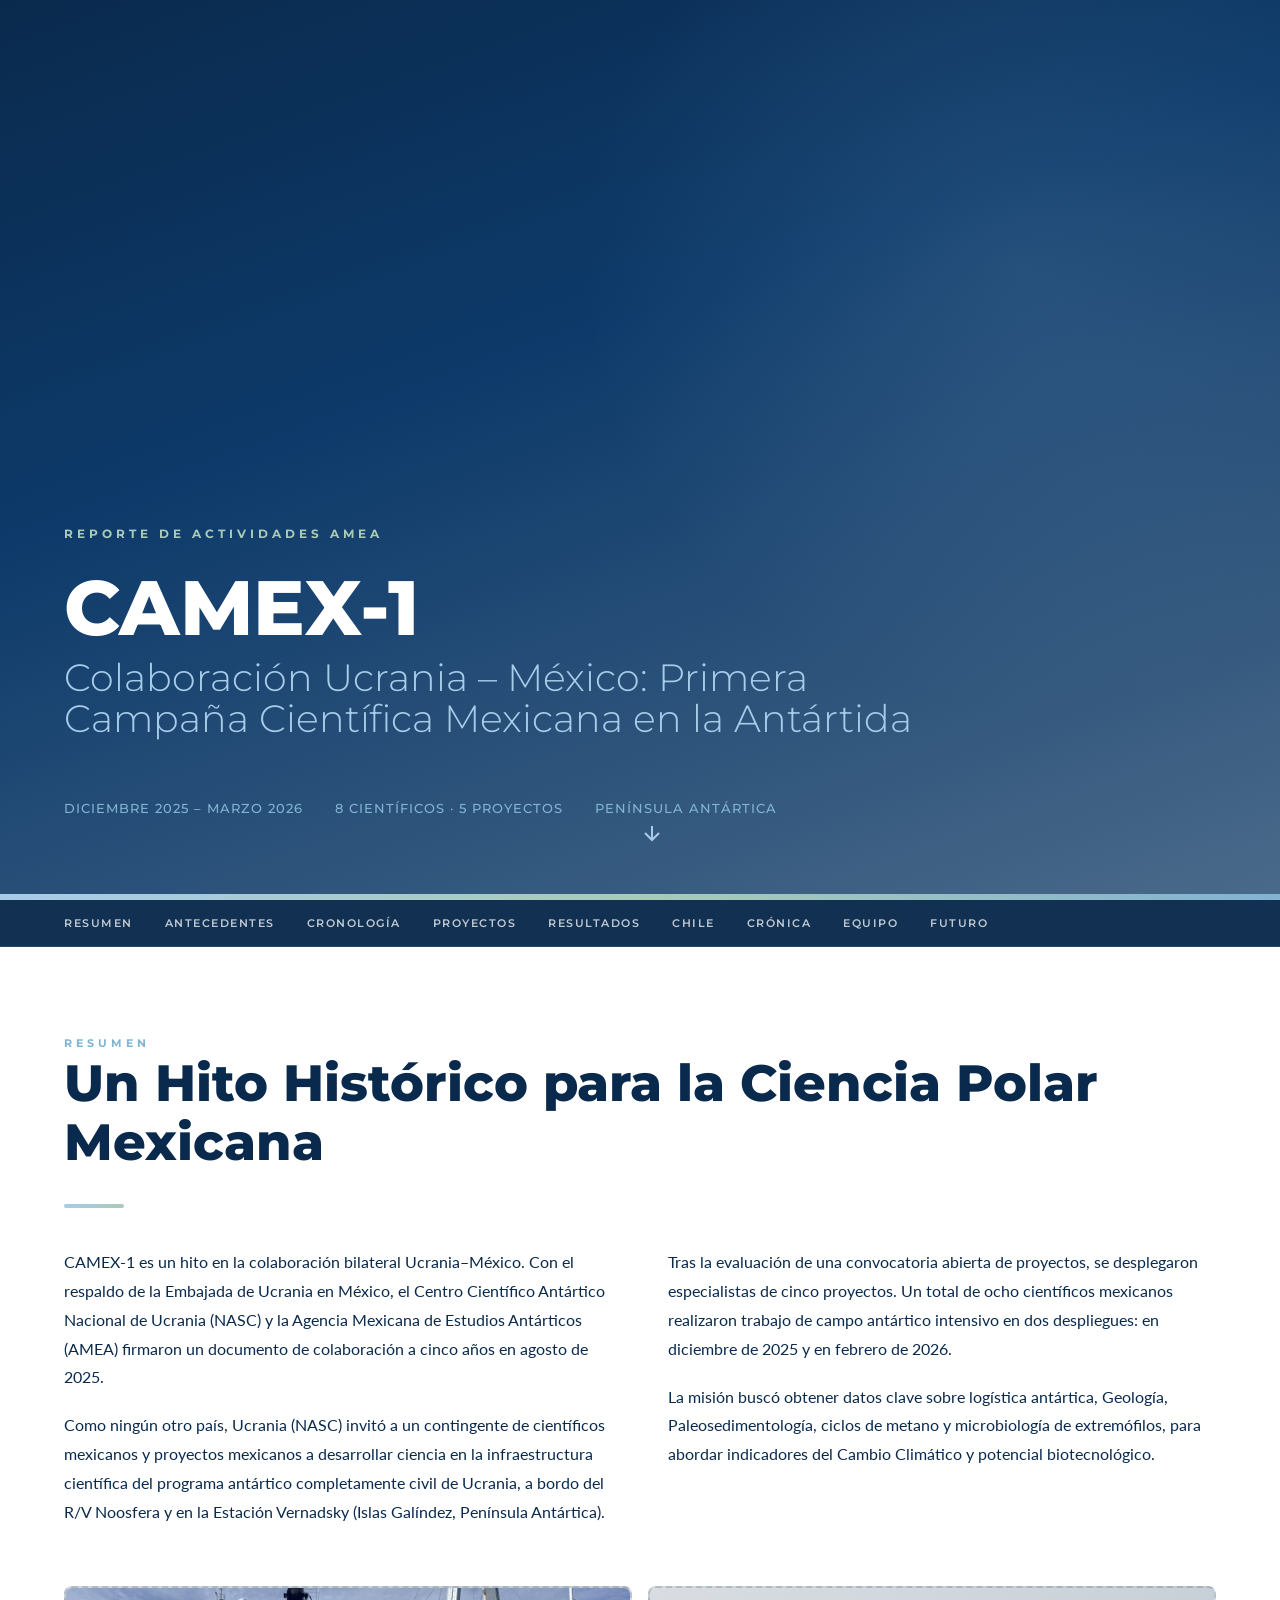
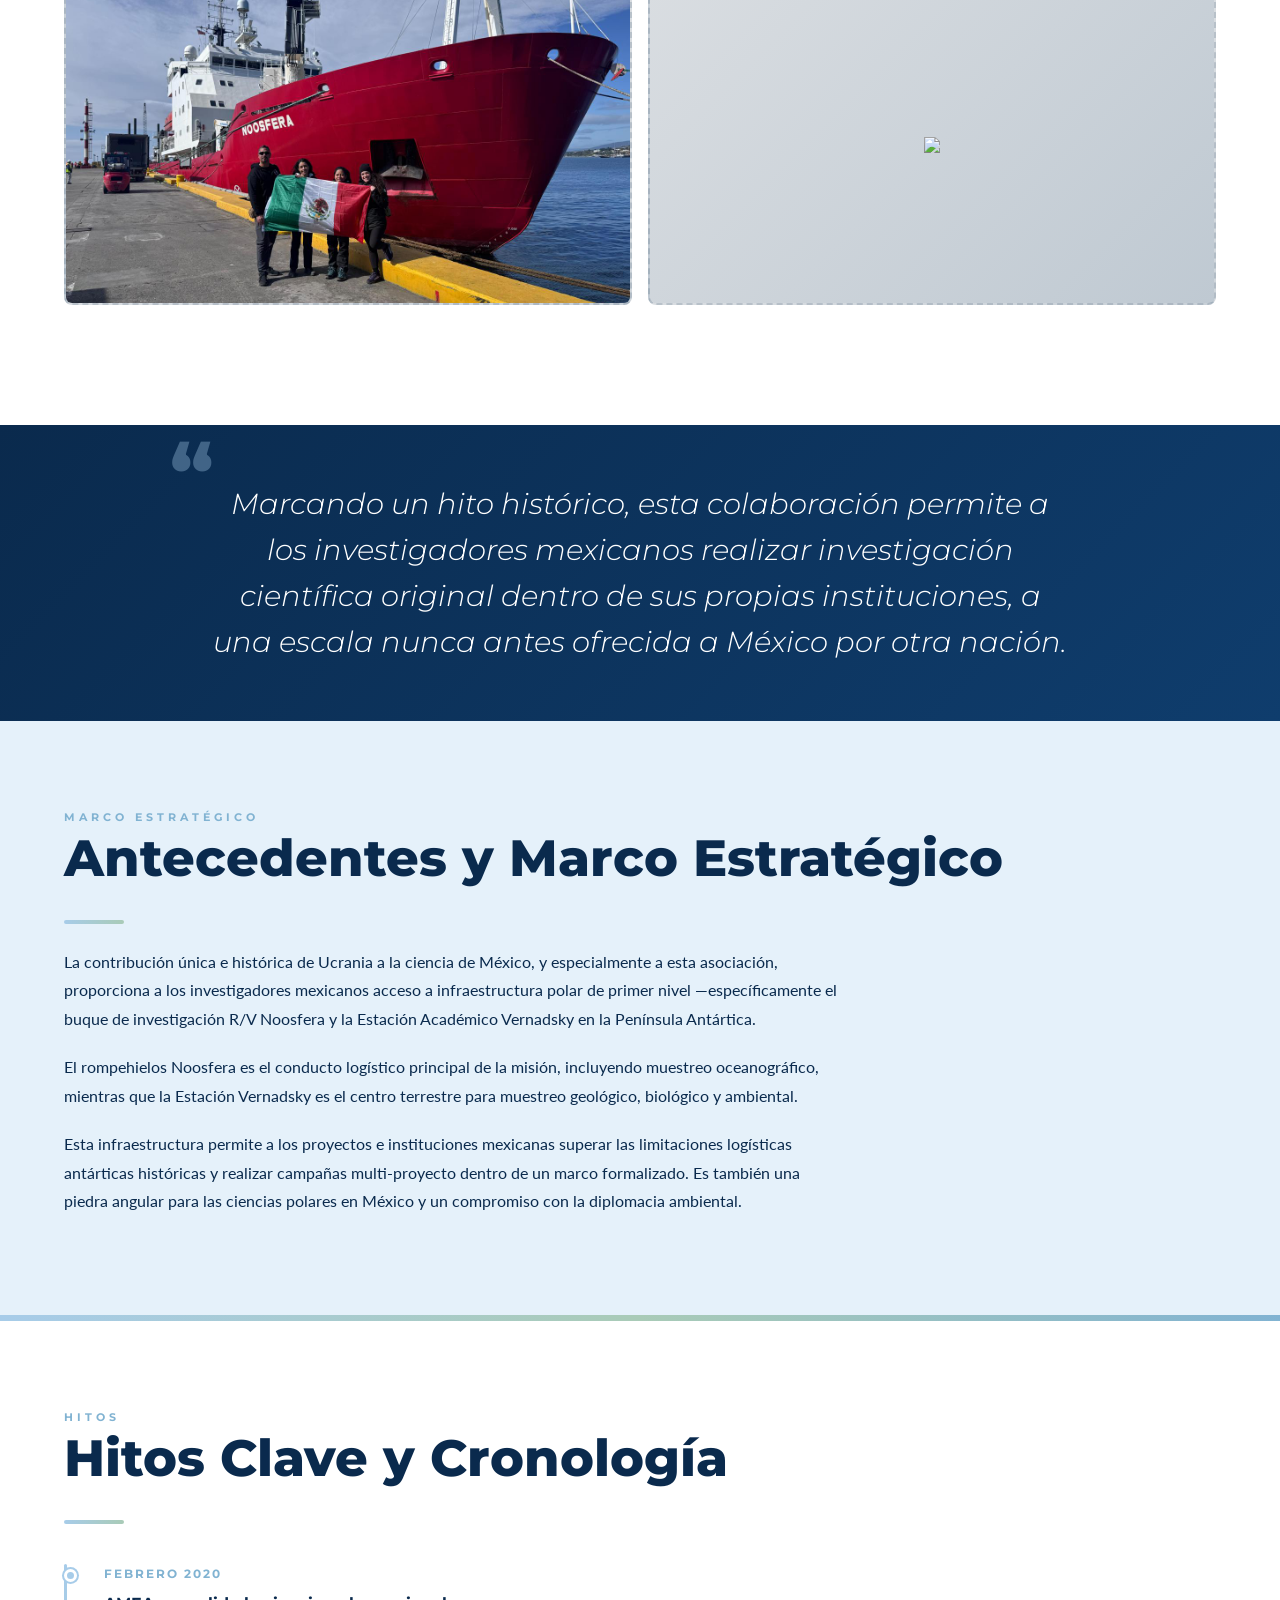
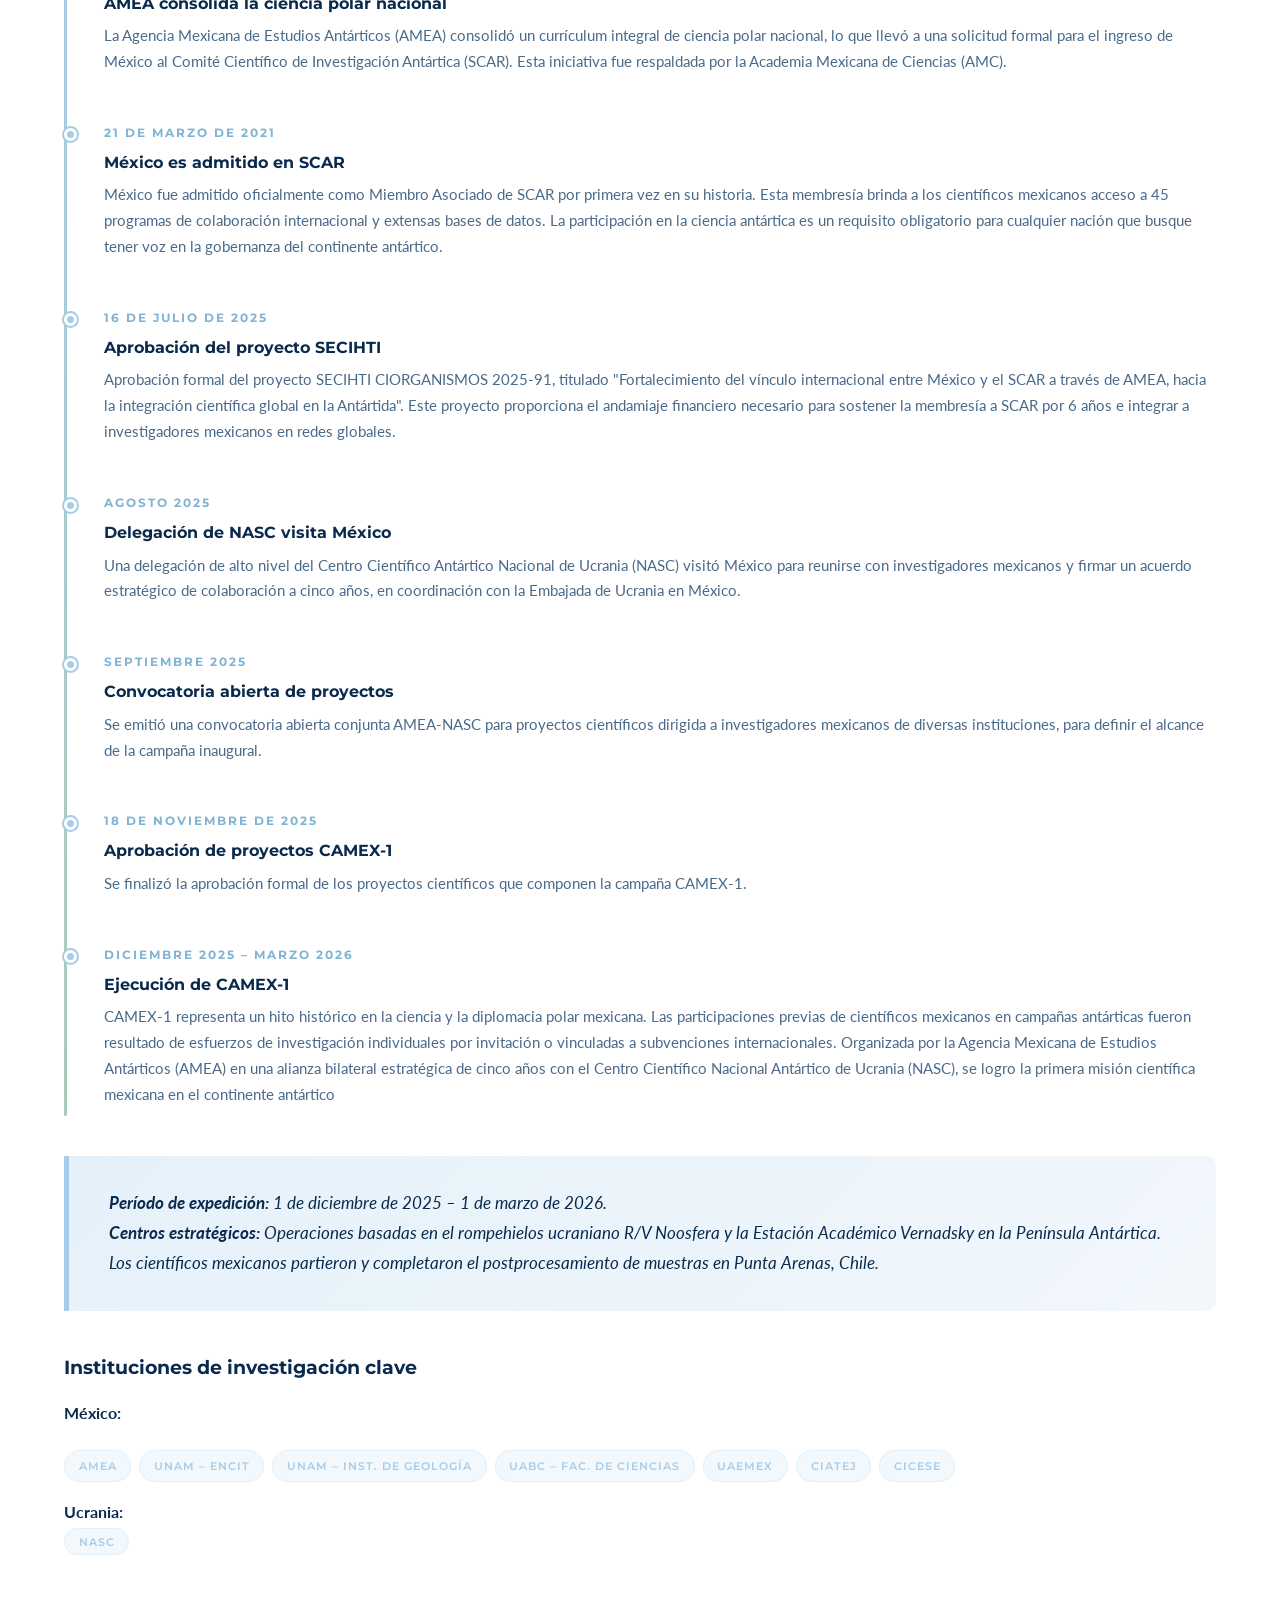
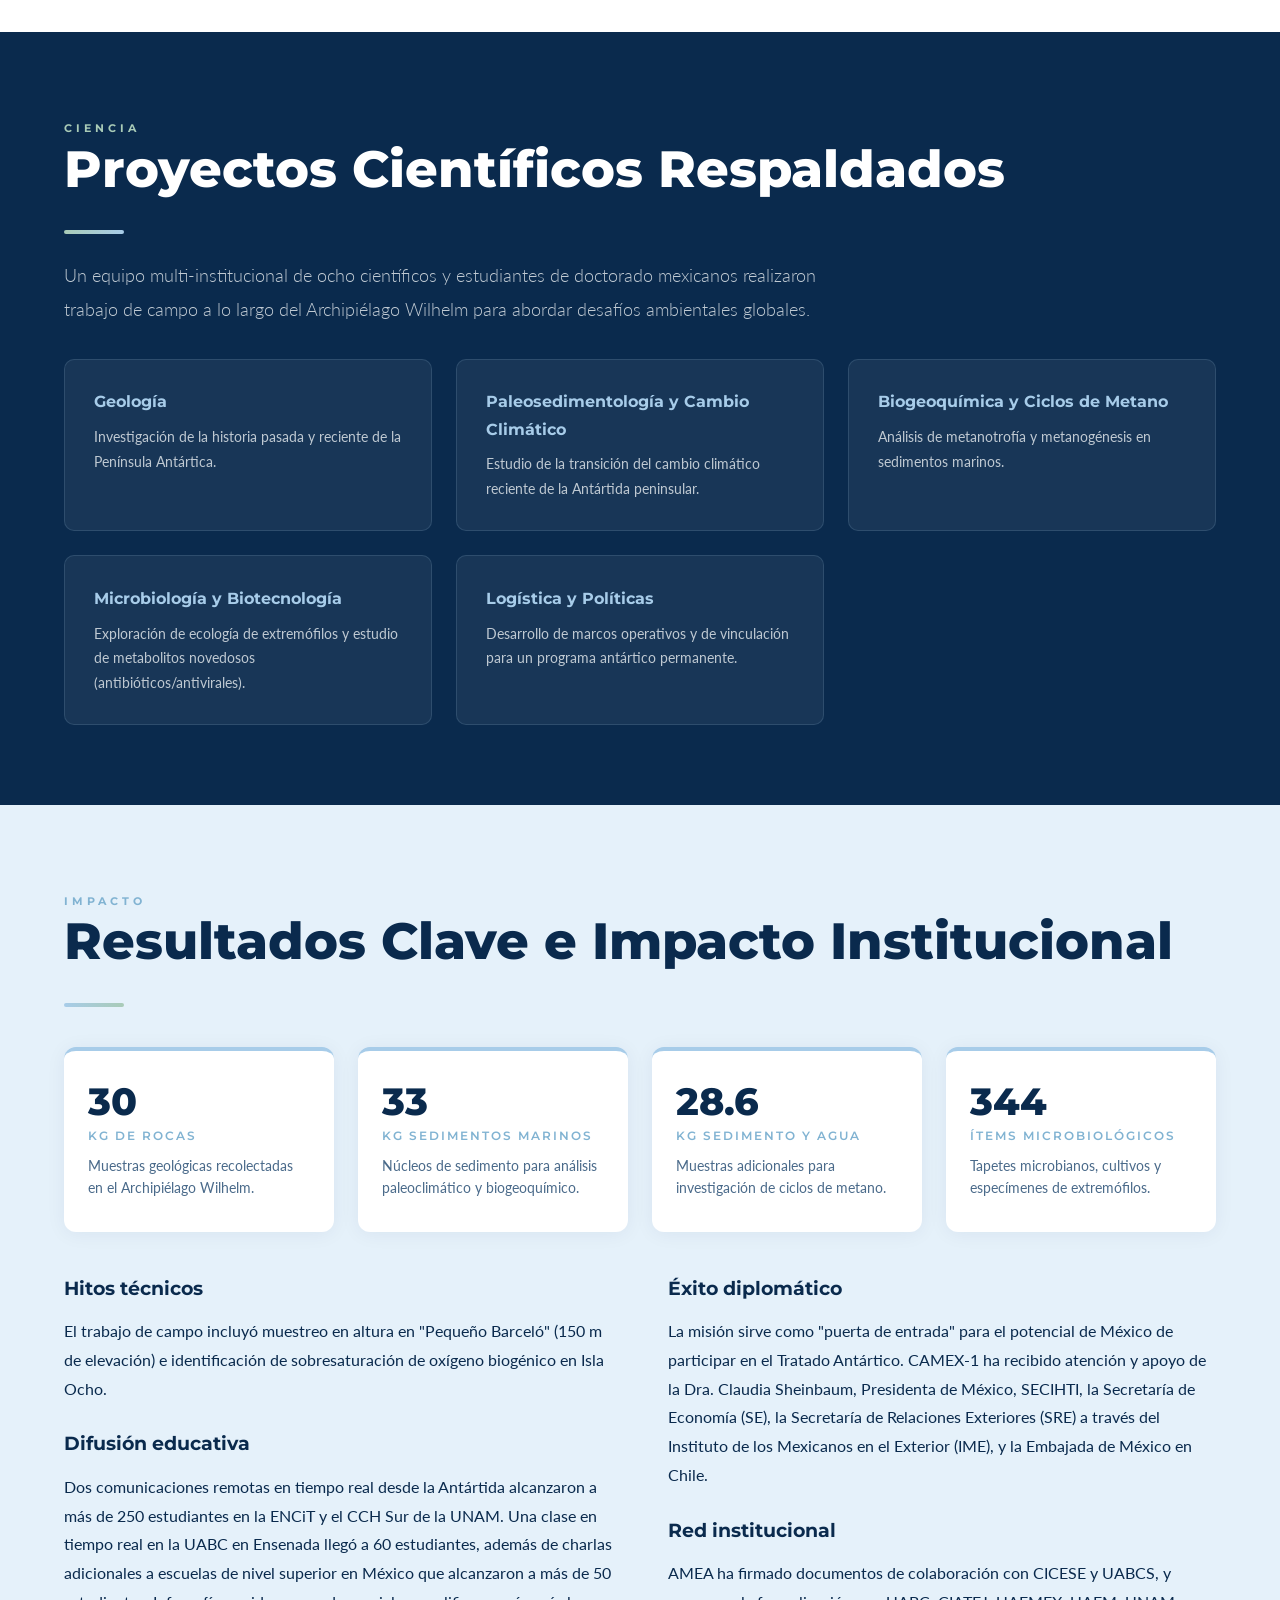
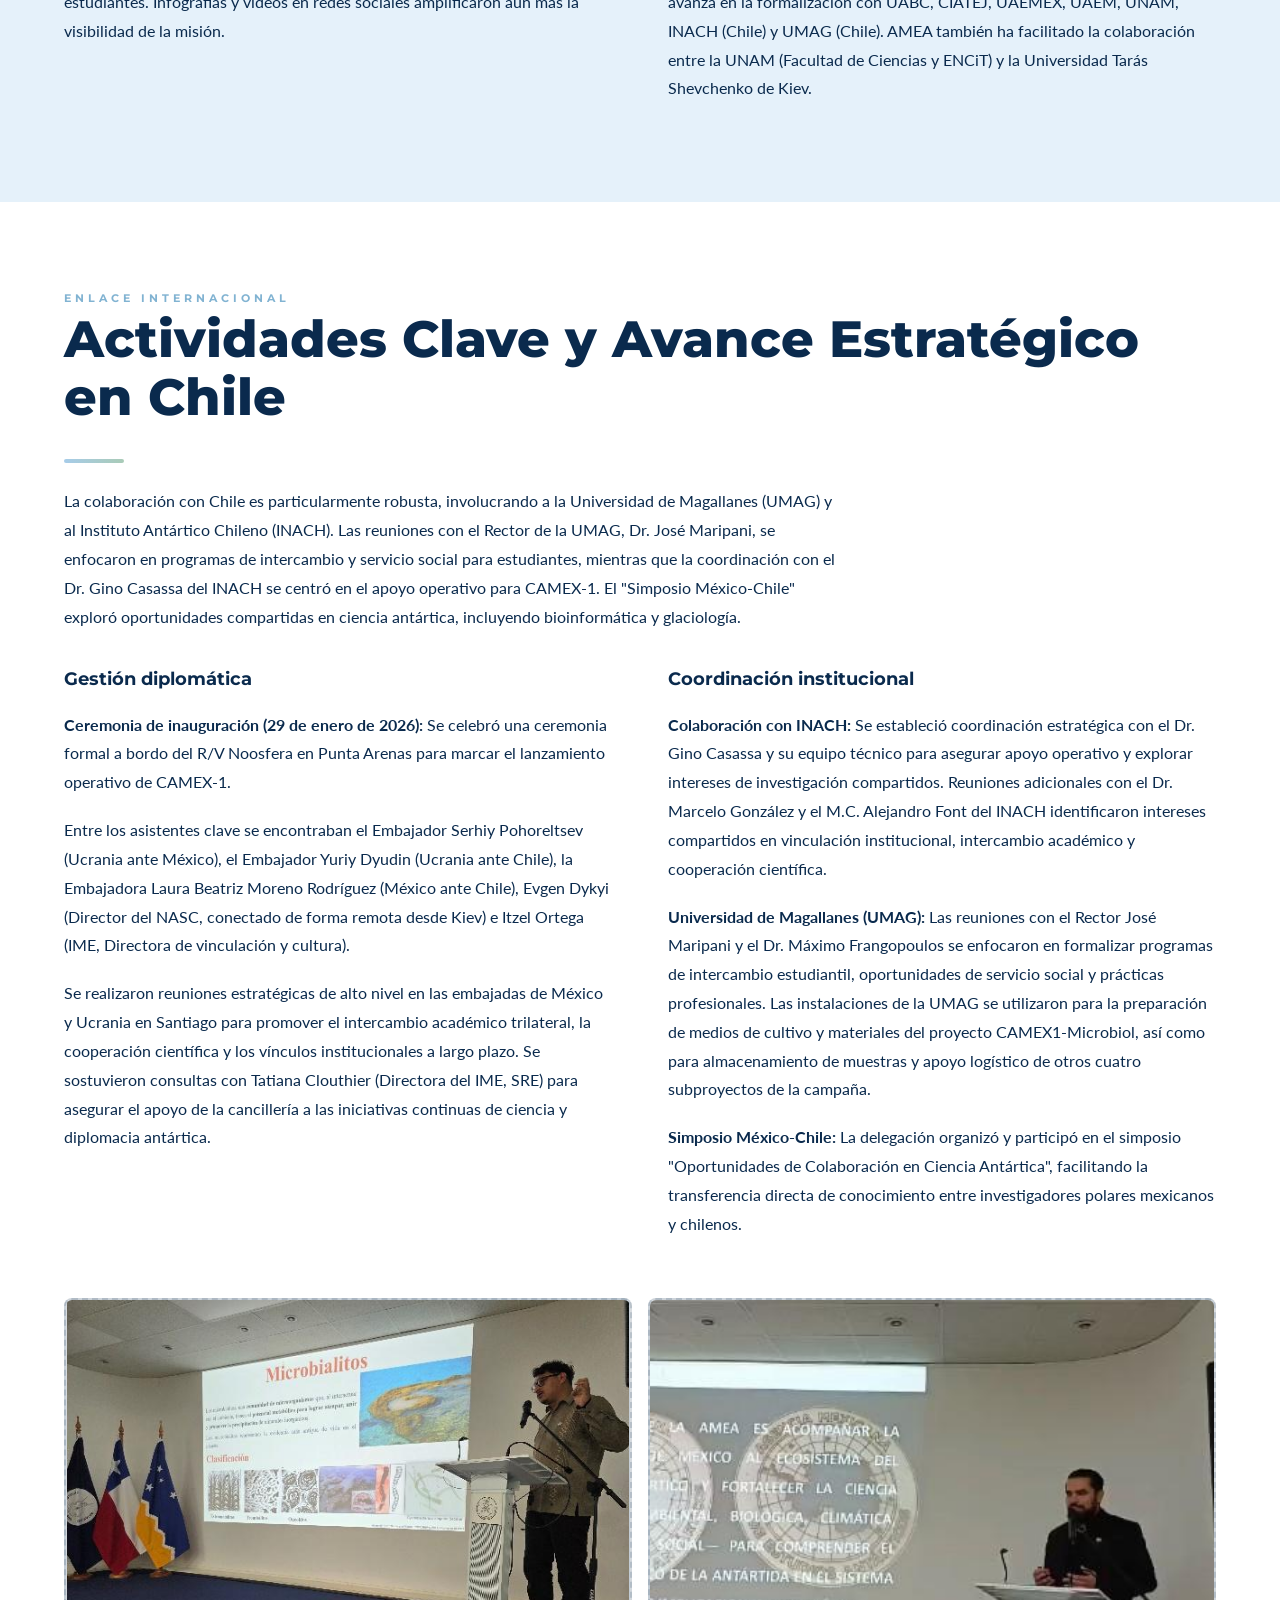
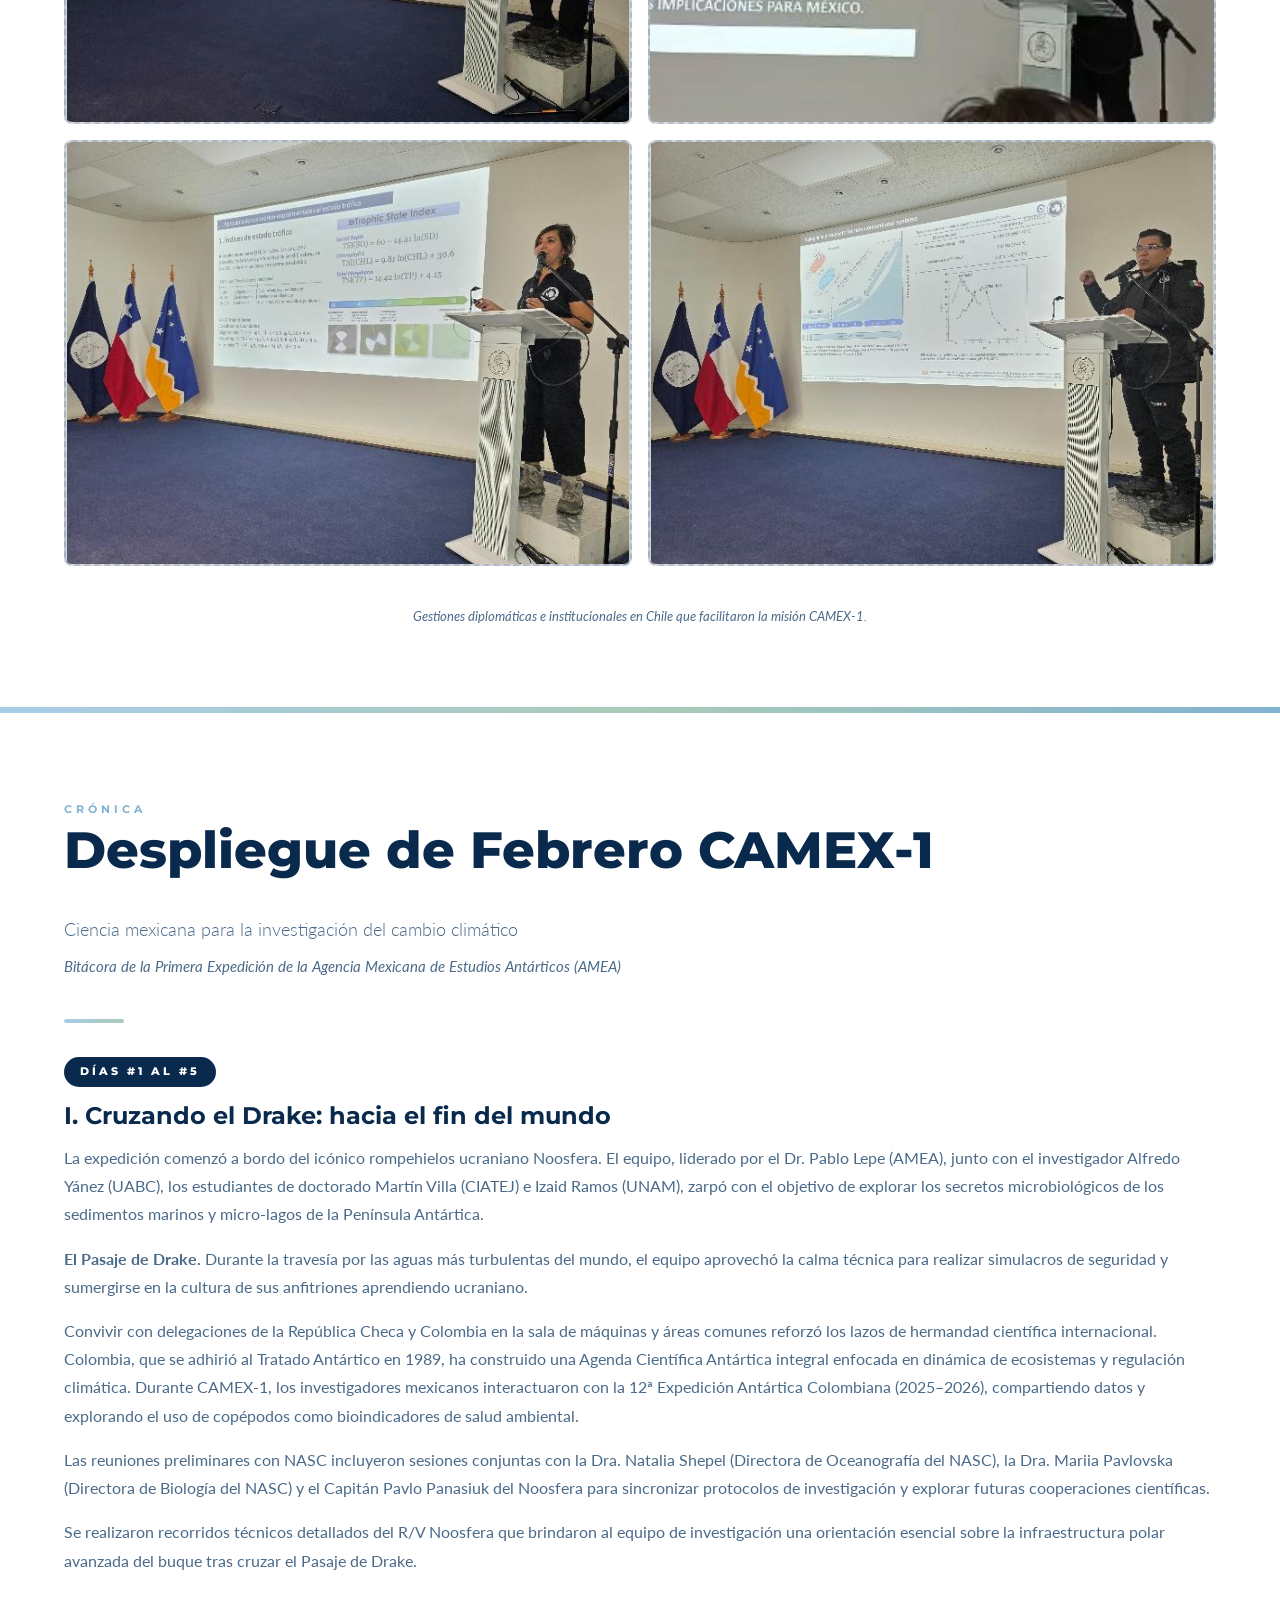
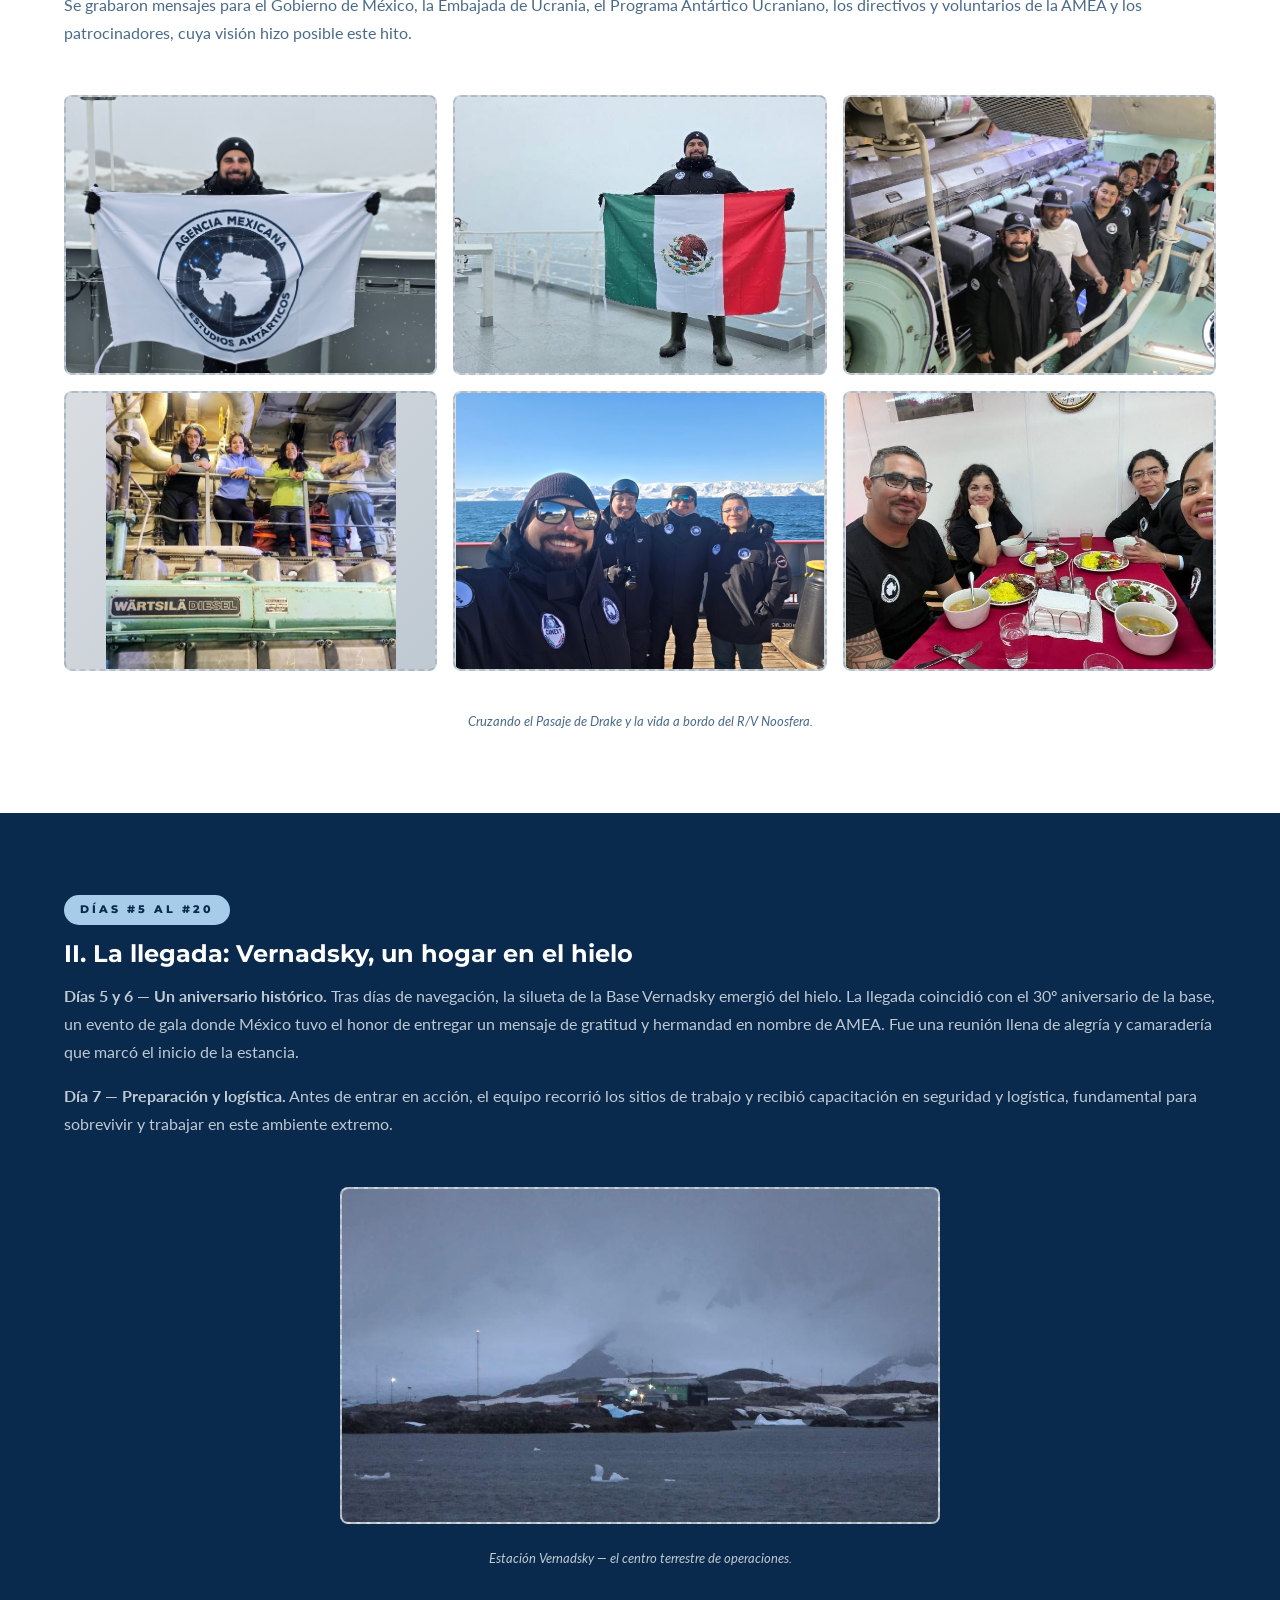
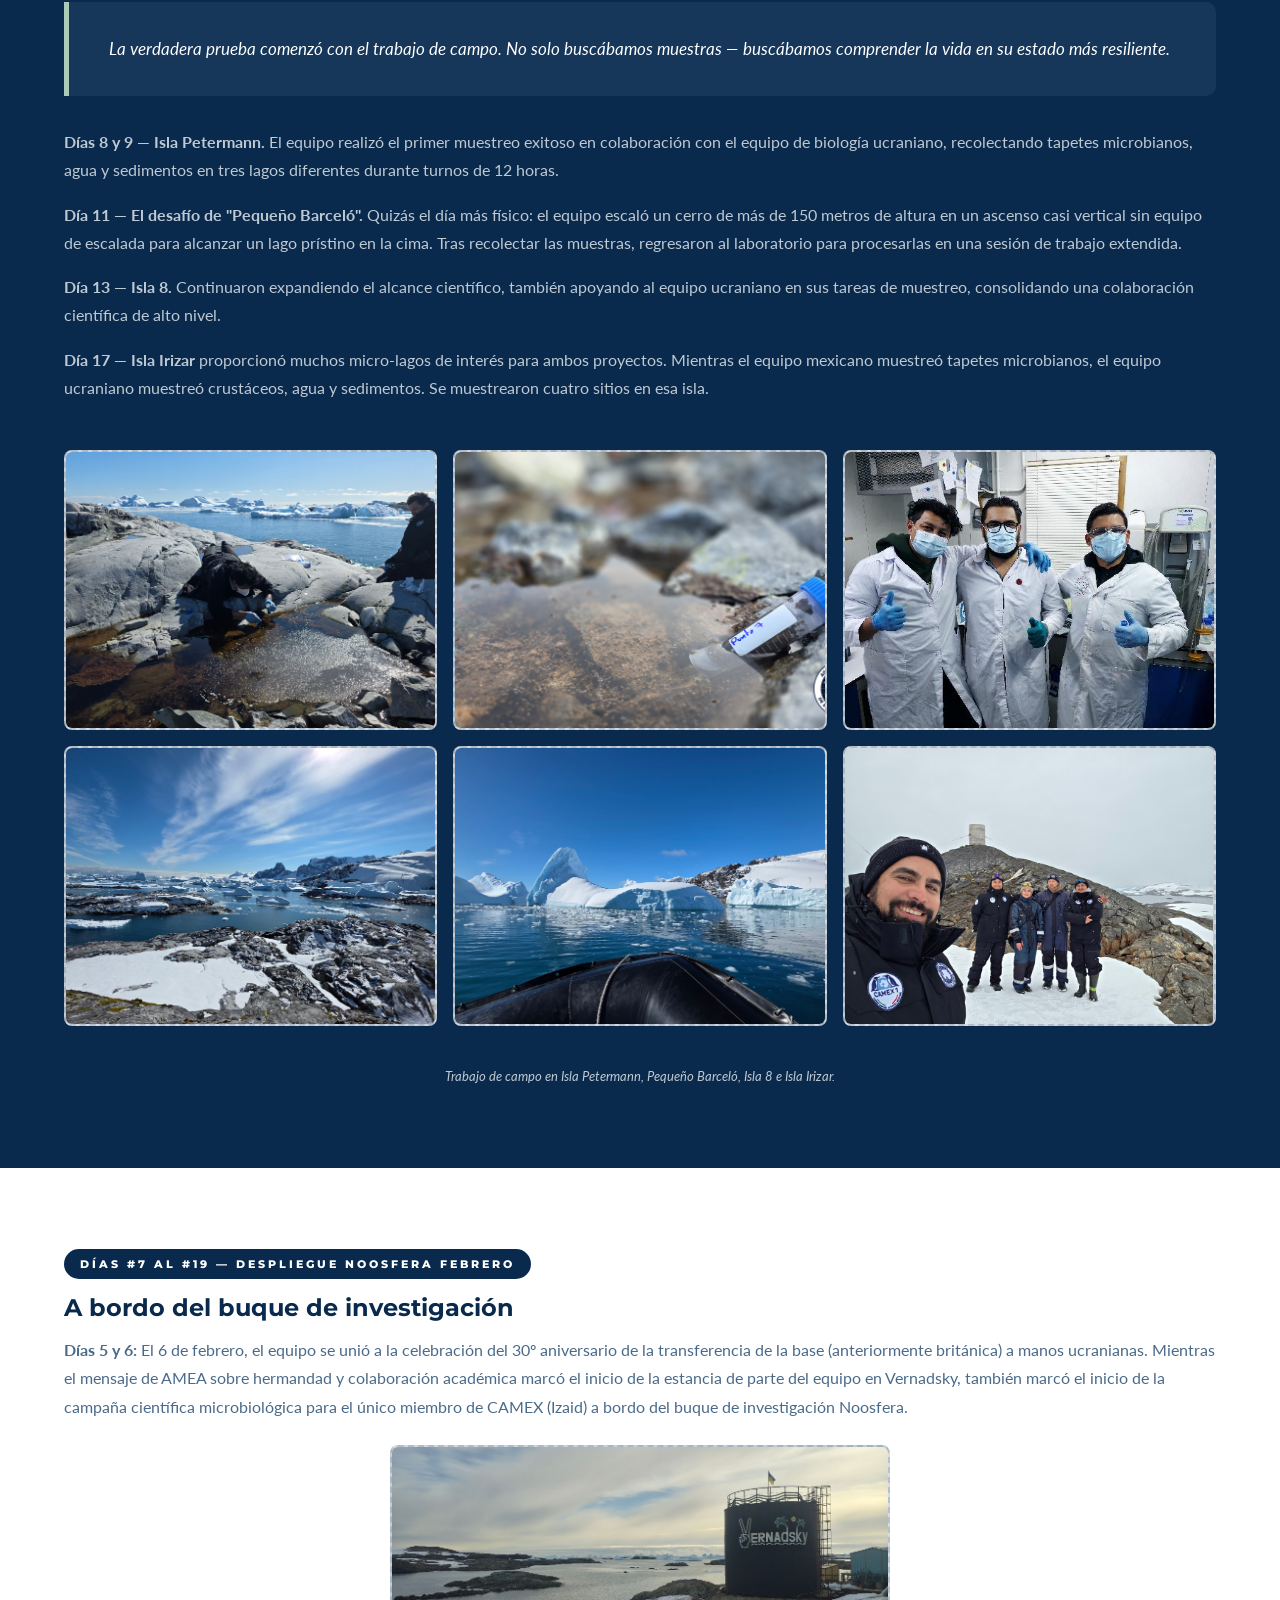
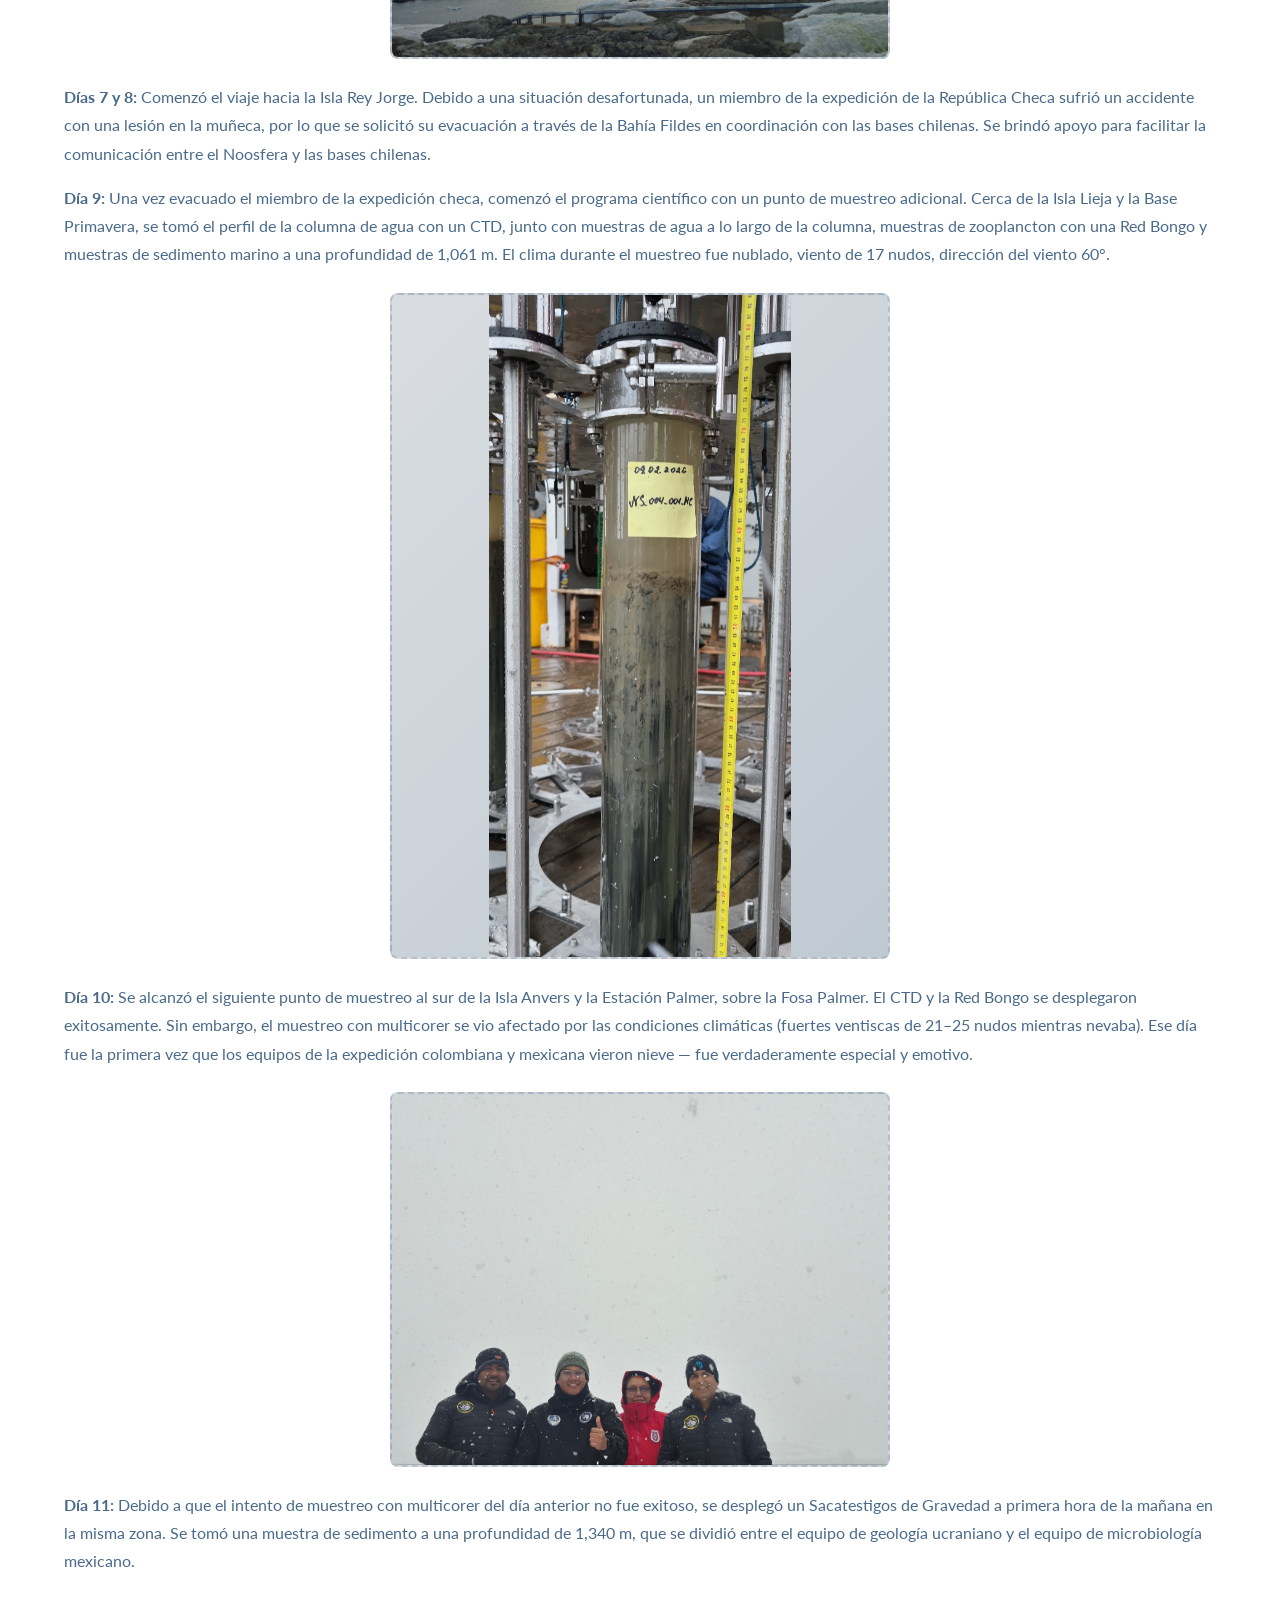
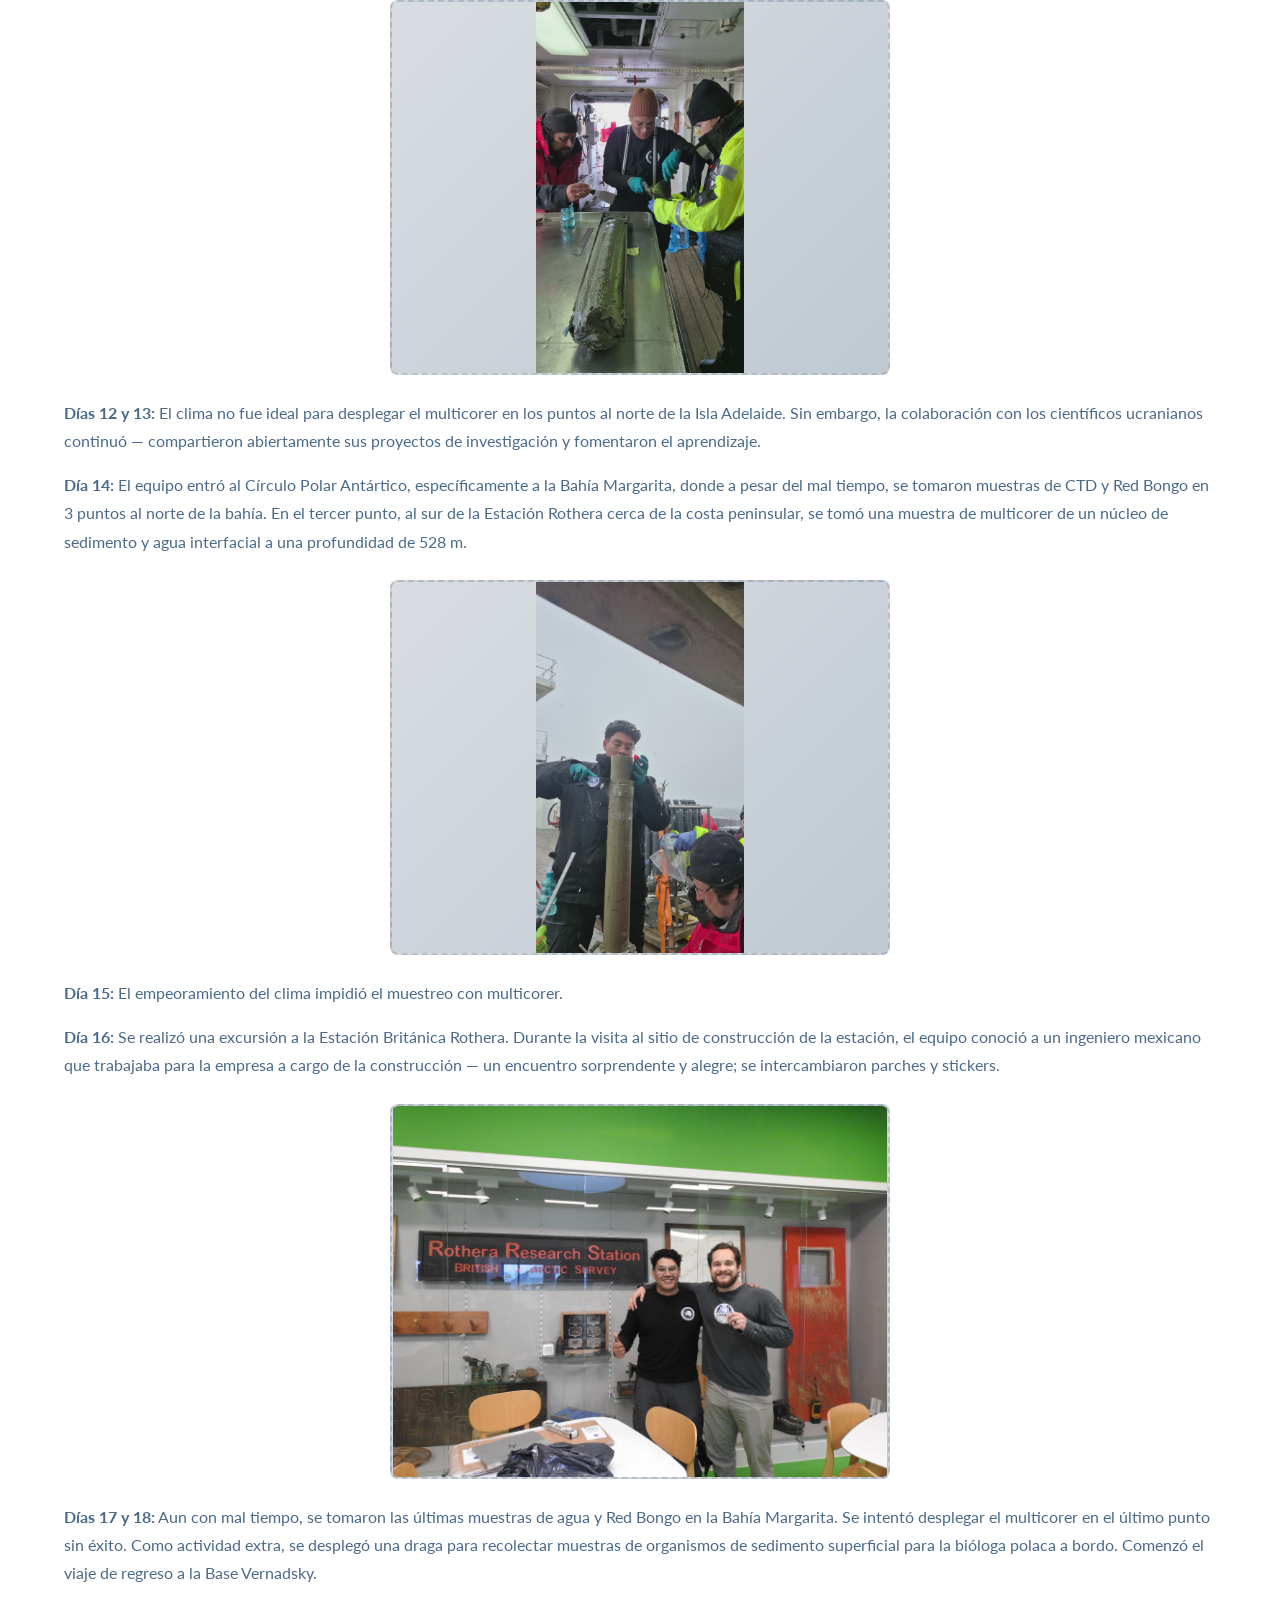
==== commit 6aeffd56: "Agrego personalizacion de proyecto" ====
--- a/index.html
+++ b/index.html
@@ -1,664 +1,1477 @@
-<!DOCTYPE html>
+<!doctype html>
 <html lang="es">
-<head>
-<meta charset="UTF-8">
-<meta name="viewport" content="width=device-width, initial-scale=1.0">
-<title>CAMEX-1 | Reporte de Actividades AMEA</title>
-<link rel="preconnect" href="https://fonts.googleapis.com">
-<link rel="preconnect" href="https://fonts.gstatic.com" crossorigin>
-<link href="https://fonts.googleapis.com/css2?family=Lato:ital,wght@0,300;0,400;0,700;0,900;1,300;1,400&family=Montserrat:ital,wght@0,300;0,400;0,500;0,600;0,700;0,800;0,900;1,400;1,600&display=swap" rel="stylesheet">
-<link rel="stylesheet" href="css/styles.css">
-</head>
-<body>
-
-<!-- ═══════════════ HERO SECTION WITH SCROLL EFFECT ═══════════════ -->
-<div class="hero-wrapper">
-  <div class="hero-background"></div>
-  <section class="hero-content" id="top">
-    <div class="hero-badge">Reporte de Actividades AMEA</div>
-    <h1>
-      CAMEX-1
-      <span>Colaboración Ucrania – México: Primera Campaña Científica Mexicana en la Antártida</span>
-    </h1>
-    <p class="hero-subtitle"></p>
-    <div class="hero-meta">
-      <span>Diciembre 2025 – Marzo 2026</span>
-      <span>8 Científicos · 5 Proyectos</span>
-      <span>Península Antártica</span>
+  <head>
+    <meta charset="UTF-8" />
+    <meta name="viewport" content="width=device-width, initial-scale=1.0" />
+    <title>CAMEX-1 | Reporte de Actividades AMEA</title>
+    <link rel="preconnect" href="https://fonts.googleapis.com" />
+    <link rel="preconnect" href="https://fonts.gstatic.com" crossorigin />
+    <link
+      href="https://fonts.googleapis.com/css2?family=Lato:ital,wght@0,300;0,400;0,700;0,900;1,300;1,400&family=Montserrat:ital,wght@0,300;0,400;0,500;0,600;0,700;0,800;0,900;1,400;1,600&display=swap"
+      rel="stylesheet"
+    />
+    <link rel="stylesheet" href="css/styles.css?v=1.1" />
+  </head>
+  <body>
+    <!-- ═══════════════ HERO SECTION WITH SCROLL EFFECT ═══════════════ -->
+    <div class="hero-wrapper">
+      <div class="hero-background"></div>
+      <section class="hero-content" id="top">
+        <div class="hero-badge">Reporte de Actividades AMEA</div>
+        <h1>
+          CAMEX-1
+          <span
+            >Colaboración Ucrania – México: Primera Campaña Científica Mexicana
+            en la Antártida</span
+          >
+        </h1>
+        <p class="hero-subtitle"></p>
+        <div class="hero-meta">
+          <span>Diciembre 2025 – Marzo 2026</span>
+          <span>8 Científicos · 5 Proyectos</span>
+          <span>Península Antártica</span>
+        </div>
+      </section>
+      <div class="scroll-indicator">
+        <svg
+          viewBox="0 0 24 24"
+          fill="none"
+          stroke="currentColor"
+          stroke-width="2"
+        >
+          <path d="M12 5v14M19 12l-7 7-7-7" />
+        </svg>
+      </div>
     </div>
-  </section>
-  <div class="scroll-indicator">
-    <svg viewBox="0 0 24 24" fill="none" stroke="currentColor" stroke-width="2">
-      <path d="M12 5v14M19 12l-7 7-7-7"/>
-    </svg>
-  </div>
-</div>
-
-<!-- ═══════════════ NAVEGACIÓN ═══════════════ -->
-<nav class="nav-bar">
-  <a href="#resumen">Resumen</a>
-  <a href="#antecedentes">Antecedentes</a>
-  <a href="#cronologia">Cronología</a>
-  <a href="#proyectos">Proyectos</a>
-  <a href="#resultados">Resultados</a>
-  <a href="#chile">Chile</a>
-  <a href="#cronica">Crónica</a>
-  <a href="#equipo">Equipo</a>
-  <a href="#futuro">Futuro</a>
-</nav>
-
-<!-- ═══════════════ RESUMEN ═══════════════ -->
-<section class="section section--light" id="resumen">
-  <div class="container">
-    <span class="section-label">Resumen</span>
-    <h2 class="section-title">Un Hito Histórico para la Ciencia Polar Mexicana</h2>
-    <div class="divider"></div>
-    <div class="two-col">
-      <div>
-        <p>CAMEX-1 es un hito en la colaboración bilateral Ucrania–México. Con el respaldo de la Embajada de Ucrania en México, el Centro Científico Antártico Nacional de Ucrania (NASC) y la Agencia Mexicana de Estudios Antárticos (AMEA) firmaron un documento de colaboración a cinco años en agosto de 2025.</p>
-        <p>Como ningún otro país, Ucrania (NASC) invitó a un contingente de científicos mexicanos y proyectos mexicanos a desarrollar ciencia en la infraestructura científica del programa antártico completamente civil de Ucrania, a bordo del R/V Noosfera y en la Estación Vernadsky (Islas Galíndez, Península Antártica).</p>
-      </div>
-      <div>
-        <p>Tras la evaluación de una convocatoria abierta de proyectos, se desplegaron especialistas de cinco proyectos. Un total de ocho científicos mexicanos realizaron trabajo de campo antártico intensivo en dos despliegues: en diciembre de 2025 y en febrero de 2026.</p>
-        <p>La misión buscó obtener datos clave sobre logística antártica, Geología, Paleosedimentología, ciclos de metano y microbiología de extremófilos, para abordar indicadores del Cambio Climático y potencial biotecnológico.</p>
-      </div>
+
+    <!-- ═══════════════ NAVEGACIÓN ═══════════════ -->
+    <nav class="nav-bar">
+      <a href="#resumen">Resumen</a>
+      <a href="#antecedentes">Antecedentes</a>
+      <a href="#cronologia">Cronología</a>
+      <a href="#proyectos">Proyectos</a>
+      <a href="#resultados">Resultados</a>
+      <a href="#chile">Chile</a>
+      <a href="#cronica">Crónica</a>
+      <a href="#equipo">Equipo</a>
+      <a href="#futuro">Futuro</a>
+    </nav>
+
+    <!-- ═══════════════ RESUMEN ═══════════════ -->
+    <section class="section section--light" id="resumen">
+      <div class="container">
+        <span class="section-label">Resumen</span>
+        <h2 class="section-title">
+          Un Hito Histórico para la Ciencia Polar Mexicana
+        </h2>
+        <div class="divider"></div>
+        <div class="two-col">
+          <div>
+            <p>
+              CAMEX-1 es un hito en la colaboración bilateral Ucrania–México.
+              Con el respaldo de la Embajada de Ucrania en México, el Centro
+              Científico Antártico Nacional de Ucrania (NASC) y la Agencia
+              Mexicana de Estudios Antárticos (AMEA) firmaron un documento de
+              colaboración a cinco años en agosto de 2025.
+            </p>
+            <p>
+              Como ningún otro país, Ucrania (NASC) invitó a un contingente de
+              científicos mexicanos y proyectos mexicanos a desarrollar ciencia
+              en la infraestructura científica del programa antártico
+              completamente civil de Ucrania, a bordo del R/V Noosfera y en la
+              Estación Vernadsky (Islas Galíndez, Península Antártica).
+            </p>
+          </div>
+          <div>
+            <p>
+              Tras la evaluación de una convocatoria abierta de proyectos, se
+              desplegaron especialistas de cinco proyectos. Un total de ocho
+              científicos mexicanos realizaron trabajo de campo antártico
+              intensivo en dos despliegues: en diciembre de 2025 y en febrero de
+              2026.
+            </p>
+            <p>
+              La misión buscó obtener datos clave sobre logística antártica,
+              Geología, Paleosedimentología, ciclos de metano y microbiología de
+              extremófilos, para abordar indicadores del Cambio Climático y
+              potencial biotecnológico.
+            </p>
+          </div>
+        </div>
+
+        <div class="photo-grid photo-grid--2" style="margin-top: 2.5rem">
+          <div class="photo-placeholder landscape">
+            <img src="./images/imagen10.jpg" />
+          </div>
+          <div class="photo-placeholder landscape">
+            <img src="./images/imagen11.jpg" />
+          </div>
+        </div>
+      </div>
+    </section>
+
+    <!-- CITA DESTACADA -->
+    <div class="pull-quote">
+      <blockquote>
+        Marcando un hito histórico, esta colaboración permite a los
+        investigadores mexicanos realizar investigación científica original
+        dentro de sus propias instituciones, a una escala nunca antes ofrecida a
+        México por otra nación.
+      </blockquote>
     </div>
 
-    <div class="photo-grid photo-grid--2" style="margin-top:2.5rem;">
-      <div class="photo-placeholder landscape"><span>Foto 1</span></div>
-      <div class="photo-placeholder landscape"><span>Foto 2</span></div>
+    <!-- ═══════════════ ANTECEDENTES ═══════════════ -->
+    <section class="section section--frost" id="antecedentes">
+      <div class="container">
+        <span class="section-label">Marco Estratégico</span>
+        <h2 class="section-title">Antecedentes y Marco Estratégico</h2>
+        <div class="divider"></div>
+        <div class="body-text">
+          <p>
+            La contribución única e histórica de Ucrania a la ciencia de México,
+            y especialmente a esta asociación, proporciona a los investigadores
+            mexicanos acceso a infraestructura polar de primer nivel
+            —específicamente el buque de investigación R/V Noosfera y la
+            Estación Académico Vernadsky en la Península Antártica.
+          </p>
+          <p>
+            El rompehielos Noosfera es el conducto logístico principal de la
+            misión, incluyendo muestreo oceanográfico, mientras que la Estación
+            Vernadsky es el centro terrestre para muestreo geológico, biológico
+            y ambiental.
+          </p>
+          <p>
+            Esta infraestructura permite a los proyectos e instituciones
+            mexicanas superar las limitaciones logísticas antárticas históricas
+            y realizar campañas multi-proyecto dentro de un marco formalizado.
+            Es también una piedra angular para las ciencias polares en México y
+            un compromiso con la diplomacia ambiental.
+          </p>
+        </div>
+      </div>
+    </section>
+
+    <div class="band"></div>
+
+    <!-- ═══════════════ CRONOLOGÍA ═══════════════ -->
+    <section class="section section--light" id="cronologia">
+      <div class="container">
+        <span class="section-label">Hitos</span>
+        <h2 class="section-title">Hitos Clave y Cronología</h2>
+        <div class="divider"></div>
+
+        <div class="timeline">
+          <div class="timeline-item">
+            <div class="timeline-date">Febrero 2020</div>
+            <h4>AMEA consolida la ciencia polar nacional</h4>
+            <p>
+              La Agencia Mexicana de Estudios Antárticos (AMEA) consolidó un
+              currículum integral de ciencia polar nacional, lo que llevó a una
+              solicitud formal para el ingreso de México al Comité Científico de
+              Investigación Antártica (SCAR). Esta iniciativa fue respaldada por
+              la Academia Mexicana de Ciencias (AMC).
+            </p>
+          </div>
+          <div class="timeline-item">
+            <div class="timeline-date">21 de marzo de 2021</div>
+            <h4>México es admitido en SCAR</h4>
+            <p>
+              México fue admitido oficialmente como Miembro Asociado de SCAR por
+              primera vez en su historia. Esta membresía brinda a los
+              científicos mexicanos acceso a 45 programas de colaboración
+              internacional y extensas bases de datos. La participación en la
+              ciencia antártica es un requisito obligatorio para cualquier
+              nación que busque tener voz en la gobernanza del continente
+              antártico.
+            </p>
+          </div>
+          <div class="timeline-item">
+            <div class="timeline-date">16 de julio de 2025</div>
+            <h4>Aprobación del proyecto SECIHTI</h4>
+            <p>
+              Aprobación formal del proyecto SECIHTI CIORGANISMOS 2025-91,
+              titulado "Fortalecimiento del vínculo internacional entre México y
+              el SCAR a través de AMEA, hacia la integración científica global
+              en la Antártida". Este proyecto proporciona el andamiaje
+              financiero necesario para sostener la membresía a SCAR por 6 años
+              e integrar a investigadores mexicanos en redes globales.
+            </p>
+          </div>
+          <div class="timeline-item">
+            <div class="timeline-date">Agosto 2025</div>
+            <h4>Delegación de NASC visita México</h4>
+            <p>
+              Una delegación de alto nivel del Centro Científico Antártico
+              Nacional de Ucrania (NASC) visitó México para reunirse con
+              investigadores mexicanos y firmar un acuerdo estratégico de
+              colaboración a cinco años, en coordinación con la Embajada de
+              Ucrania en México.
+            </p>
+          </div>
+          <div class="timeline-item">
+            <div class="timeline-date">Septiembre 2025</div>
+            <h4>Convocatoria abierta de proyectos</h4>
+            <p>
+              Se emitió una convocatoria abierta conjunta AMEA-NASC para
+              proyectos científicos dirigida a investigadores mexicanos de
+              diversas instituciones, para definir el alcance de la campaña
+              inaugural.
+            </p>
+          </div>
+          <div class="timeline-item">
+            <div class="timeline-date">18 de noviembre de 2025</div>
+            <h4>Aprobación de proyectos CAMEX-1</h4>
+            <p>
+              Se finalizó la aprobación formal de los proyectos científicos que
+              componen la campaña CAMEX-1.
+            </p>
+          </div>
+          <div class="timeline-item">
+            <div class="timeline-date">Diciembre 2025 – Marzo 2026</div>
+            <h4>Ejecución de CAMEX-1</h4>
+            <p>
+              CAMEX-1 representa un hito histórico en la ciencia y la diplomacia
+              polar mexicana. Las participaciones previas de científicos
+              mexicanos en campañas antárticas fueron resultado de esfuerzos de
+              investigación individuales por invitación o vinculadas a
+              subvenciones internacionales. Organizada por la Agencia Mexicana
+              de Estudios Antárticos (AMEA) en una alianza bilateral estratégica
+              de cinco años con el Centro Científico Nacional Antártico de
+              Ucrania (NASC), se logro la primera misión científica mexicana en
+              el continente antártico
+            </p>
+          </div>
+        </div>
+
+        <div class="highlight-box">
+          <p>
+            <strong>Período de expedición:</strong> 1 de diciembre de 2025 – 1
+            de marzo de 2026.<br />
+            <strong>Centros estratégicos:</strong> Operaciones basadas en el
+            rompehielos ucraniano R/V Noosfera y la Estación Académico Vernadsky
+            en la Península Antártica. Los científicos mexicanos partieron y
+            completaron el postprocesamiento de muestras en Punta Arenas, Chile.
+          </p>
+        </div>
+
+        <h3
+          style="
+            font-family: var(--font-heading);
+            font-weight: 700;
+            font-size: 1.2rem;
+            margin-top: 2.5rem;
+            margin-bottom: 1rem;
+          "
+        >
+          Instituciones de investigación clave
+        </h3>
+        <p style="margin-bottom: 1rem"><strong>México:</strong></p>
+        <div class="tags">
+          <span class="tag">AMEA</span>
+          <span class="tag">UNAM – ENCiT</span>
+          <span class="tag">UNAM – Inst. de Geología</span>
+          <span class="tag">UABC – Fac. de Ciencias</span>
+          <span class="tag">UAEMEX</span>
+          <span class="tag">CIATEJ</span>
+          <span class="tag">CICESE</span>
+        </div>
+        <p style="margin-top: 1rem"><strong>Ucrania:</strong></p>
+        <span class="tag">NASC</span>
+      </div>
+    </section>
+
+    <!-- ═══════════════ PROYECTOS ═══════════════ -->
+    <section class="section section--dark" id="proyectos">
+      <div class="container">
+        <span class="section-label">Ciencia</span>
+        <h2 class="section-title">Proyectos Científicos Respaldados</h2>
+        <div class="divider"></div>
+        <p class="lead">
+          Un equipo multi-institucional de ocho científicos y estudiantes de
+          doctorado mexicanos realizaron trabajo de campo a lo largo del
+          Archipiélago Wilhelm para abordar desafíos ambientales globales.
+        </p>
+        <div class="project-list">
+          <div class="project-card">
+            <h4>Geología</h4>
+            <p>
+              Investigación de la historia pasada y reciente de la Península
+              Antártica.
+            </p>
+          </div>
+          <div class="project-card">
+            <h4>Paleosedimentología y Cambio Climático</h4>
+            <p>
+              Estudio de la transición del cambio climático reciente de la
+              Antártida peninsular.
+            </p>
+          </div>
+          <div class="project-card">
+            <h4>Biogeoquímica y Ciclos de Metano</h4>
+            <p>
+              Análisis de metanotrofía y metanogénesis en sedimentos marinos.
+            </p>
+          </div>
+          <div class="project-card">
+            <h4>Microbiología y Biotecnología</h4>
+            <p>
+              Exploración de ecología de extremófilos y estudio de metabolitos
+              novedosos (antibióticos/antivirales).
+            </p>
+          </div>
+          <div class="project-card">
+            <h4>Logística y Políticas</h4>
+            <p>
+              Desarrollo de marcos operativos y de vinculación para un programa
+              antártico permanente.
+            </p>
+          </div>
+        </div>
+      </div>
+    </section>
+
+    <!-- ═══════════════ RESULTADOS ═══════════════ -->
+    <section class="section section--frost" id="resultados">
+      <div class="container">
+        <span class="section-label">Impacto</span>
+        <h2 class="section-title">Resultados Clave e Impacto Institucional</h2>
+        <div class="divider"></div>
+
+        <div class="data-cards">
+          <div class="data-card">
+            <div class="number">30</div>
+            <div class="unit">kg de rocas</div>
+            <p>Muestras geológicas recolectadas en el Archipiélago Wilhelm.</p>
+          </div>
+          <div class="data-card">
+            <div class="number">33</div>
+            <div class="unit">kg sedimentos marinos</div>
+            <p>
+              Núcleos de sedimento para análisis paleoclimático y biogeoquímico.
+            </p>
+          </div>
+          <div class="data-card">
+            <div class="number">28.6</div>
+            <div class="unit">kg sedimento y agua</div>
+            <p>Muestras adicionales para investigación de ciclos de metano.</p>
+          </div>
+          <div class="data-card">
+            <div class="number">344</div>
+            <div class="unit">ítems microbiológicos</div>
+            <p>Tapetes microbianos, cultivos y especímenes de extremófilos.</p>
+          </div>
+        </div>
+
+        <div class="two-col" style="margin-top: 2.5rem">
+          <div>
+            <h3
+              style="
+                font-family: var(--font-heading);
+                font-weight: 700;
+                font-size: 1.2rem;
+                margin-bottom: 0.8rem;
+              "
+            >
+              Hitos técnicos
+            </h3>
+            <p>
+              El trabajo de campo incluyó muestreo en altura en "Pequeño
+              Barceló" (150 m de elevación) e identificación de sobresaturación
+              de oxígeno biogénico en Isla Ocho.
+            </p>
+
+            <h3
+              style="
+                font-family: var(--font-heading);
+                font-weight: 700;
+                font-size: 1.2rem;
+                margin-top: 1.5rem;
+                margin-bottom: 0.8rem;
+              "
+            >
+              Difusión educativa
+            </h3>
+            <p>
+              Dos comunicaciones remotas en tiempo real desde la Antártida
+              alcanzaron a más de 250 estudiantes en la ENCiT y el CCH Sur de la
+              UNAM. Una clase en tiempo real en la UABC en Ensenada llegó a 60
+              estudiantes, además de charlas adicionales a escuelas de nivel
+              superior en México que alcanzaron a más de 50 estudiantes.
+              Infografías y videos en redes sociales amplificaron aún más la
+              visibilidad de la misión.
+            </p>
+          </div>
+          <div>
+            <h3
+              style="
+                font-family: var(--font-heading);
+                font-weight: 700;
+                font-size: 1.2rem;
+                margin-bottom: 0.8rem;
+              "
+            >
+              Éxito diplomático
+            </h3>
+            <p>
+              La misión sirve como "puerta de entrada" para el potencial de
+              México de participar en el Tratado Antártico. CAMEX-1 ha recibido
+              atención y apoyo de la Dra. Claudia Sheinbaum, Presidenta de
+              México, SECIHTI, la Secretaría de Economía (SE), la Secretaría de
+              Relaciones Exteriores (SRE) a través del Instituto de los
+              Mexicanos en el Exterior (IME), y la Embajada de México en Chile.
+            </p>
+
+            <h3
+              style="
+                font-family: var(--font-heading);
+                font-weight: 700;
+                font-size: 1.2rem;
+                margin-top: 1.5rem;
+                margin-bottom: 0.8rem;
+              "
+            >
+              Red institucional
+            </h3>
+            <p>
+              AMEA ha firmado documentos de colaboración con CICESE y UABCS, y
+              avanza en la formalización con UABC, CIATEJ, UAEMEX, UAEM, UNAM,
+              INACH (Chile) y UMAG (Chile). AMEA también ha facilitado la
+              colaboración entre la UNAM (Facultad de Ciencias y ENCiT) y la
+              Universidad Tarás Shevchenko de Kiev.
+            </p>
+          </div>
+        </div>
+      </div>
+    </section>
+
+    <!-- ═══════════════ CHILE ═══════════════ -->
+    <section class="section section--light" id="chile">
+      <div class="container">
+        <span class="section-label">Enlace Internacional</span>
+        <h2 class="section-title">
+          Actividades Clave y Avance Estratégico en Chile
+        </h2>
+        <div class="divider"></div>
+        <div class="body-text">
+          <p>
+            La colaboración con Chile es particularmente robusta, involucrando a
+            la Universidad de Magallanes (UMAG) y al Instituto Antártico Chileno
+            (INACH). Las reuniones con el Rector de la UMAG, Dr. José Maripani,
+            se enfocaron en programas de intercambio y servicio social para
+            estudiantes, mientras que la coordinación con el Dr. Gino Casassa
+            del INACH se centró en el apoyo operativo para CAMEX-1. El "Simposio
+            México-Chile" exploró oportunidades compartidas en ciencia
+            antártica, incluyendo bioinformática y glaciología.
+          </p>
+        </div>
+
+        <div class="two-col" style="margin-top: 2rem">
+          <div>
+            <h3
+              style="
+                font-family: var(--font-heading);
+                font-weight: 700;
+                font-size: 1.15rem;
+                margin-bottom: 1rem;
+                color: var(--navy);
+              "
+            >
+              Gestión diplomática
+            </h3>
+            <p>
+              <strong>Ceremonia de inauguración (29 de enero de 2026):</strong>
+              Se celebró una ceremonia formal a bordo del R/V Noosfera en Punta
+              Arenas para marcar el lanzamiento operativo de CAMEX-1.
+            </p>
+            <p style="margin-top: 0.5rem">
+              Entre los asistentes clave se encontraban el Embajador Serhiy
+              Pohoreltsev (Ucrania ante México), el Embajador Yuriy Dyudin
+              (Ucrania ante Chile), la Embajadora Laura Beatriz Moreno Rodríguez
+              (México ante Chile), Evgen Dykyi (Director del NASC, conectado de
+              forma remota desde Kiev) e Itzel Ortega (IME, Directora de
+              vinculación y cultura).
+            </p>
+            <p style="margin-top: 0.5rem">
+              Se realizaron reuniones estratégicas de alto nivel en las
+              embajadas de México y Ucrania en Santiago para promover el
+              intercambio académico trilateral, la cooperación científica y los
+              vínculos institucionales a largo plazo. Se sostuvieron consultas
+              con Tatiana Clouthier (Directora del IME, SRE) para asegurar el
+              apoyo de la cancillería a las iniciativas continuas de ciencia y
+              diplomacia antártica.
+            </p>
+          </div>
+          <div>
+            <h3
+              style="
+                font-family: var(--font-heading);
+                font-weight: 700;
+                font-size: 1.15rem;
+                margin-bottom: 1rem;
+                color: var(--navy);
+              "
+            >
+              Coordinación institucional
+            </h3>
+            <p>
+              <strong>Colaboración con INACH:</strong> Se estableció
+              coordinación estratégica con el Dr. Gino Casassa y su equipo
+              técnico para asegurar apoyo operativo y explorar intereses de
+              investigación compartidos. Reuniones adicionales con el Dr.
+              Marcelo González y el M.C. Alejandro Font del INACH identificaron
+              intereses compartidos en vinculación institucional, intercambio
+              académico y cooperación científica.
+            </p>
+            <p style="margin-top: 0.5rem">
+              <strong>Universidad de Magallanes (UMAG):</strong> Las reuniones
+              con el Rector José Maripani y el Dr. Máximo Frangopoulos se
+              enfocaron en formalizar programas de intercambio estudiantil,
+              oportunidades de servicio social y prácticas profesionales. Las
+              instalaciones de la UMAG se utilizaron para la preparación de
+              medios de cultivo y materiales del proyecto CAMEX1-Microbiol, así
+              como para almacenamiento de muestras y apoyo logístico de otros
+              cuatro subproyectos de la campaña.
+            </p>
+            <p style="margin-top: 0.5rem">
+              <strong>Simposio México-Chile:</strong> La delegación organizó y
+              participó en el simposio "Oportunidades de Colaboración en Ciencia
+              Antártica", facilitando la transferencia directa de conocimiento
+              entre investigadores polares mexicanos y chilenos.
+            </p>
+          </div>
+        </div>
+
+        <div class="photo-grid photo-grid--4" style="margin-top: 2.5rem">
+          <div class="photo-placeholder">
+            <img src="./images/imagen12.jpg" />
+          </div>
+          <div class="photo-placeholder heightfull">
+            <img src="./images/imagen13.jpg" />
+          </div>
+          <div class="photo-placeholder">
+            <img src="./images/imagen14.jpg" />
+          </div>
+          <div class="photo-placeholder">
+            <img src="./images/imagen15.jpg" />
+          </div>
+        </div>
+        <p class="photo-caption">
+          Gestiones diplomáticas e institucionales en Chile que facilitaron la
+          misión CAMEX-1.
+        </p>
+      </div>
+    </section>
+
+    <div class="band"></div>
+
+    <!-- ═══════════════ CRÓNICA ═══════════════ -->
+    <section class="section section--light" id="cronica">
+      <div class="container">
+        <span class="section-label">Crónica</span>
+        <h2 class="section-title">Despliegue de Febrero CAMEX-1</h2>
+        <p class="lead" style="margin-bottom: 0.5rem">
+          Ciencia mexicana para la investigación del cambio climático
+        </p>
+        <p
+          style="
+            font-size: 0.95rem;
+            color: var(--slate);
+            font-style: italic;
+            margin-bottom: 2.5rem;
+          "
+        >
+          Bitácora de la Primera Expedición de la Agencia Mexicana de Estudios
+          Antárticos (AMEA)
+        </p>
+        <div class="divider"></div>
+
+        <div class="logbook-day" style="margin-top: 2rem">
+          <span class="day-tag">Días #1 al #5</span>
+          <h3>I. Cruzando el Drake: hacia el fin del mundo</h3>
+          <p>
+            La expedición comenzó a bordo del icónico rompehielos ucraniano
+            Noosfera. El equipo, liderado por el Dr. Pablo Lepe (AMEA), junto
+            con el investigador Alfredo Yánez (UABC), los estudiantes de
+            doctorado Martín Villa (CIATEJ) e Izaid Ramos (UNAM), zarpó con el
+            objetivo de explorar los secretos microbiológicos de los sedimentos
+            marinos y micro-lagos de la Península Antártica.
+          </p>
+          <p>
+            <strong>El Pasaje de Drake.</strong> Durante la travesía por las
+            aguas más turbulentas del mundo, el equipo aprovechó la calma
+            técnica para realizar simulacros de seguridad y sumergirse en la
+            cultura de sus anfitriones aprendiendo ucraniano.
+          </p>
+          <p>
+            Convivir con delegaciones de la República Checa y Colombia en la
+            sala de máquinas y áreas comunes reforzó los lazos de hermandad
+            científica internacional. Colombia, que se adhirió al Tratado
+            Antártico en 1989, ha construido una Agenda Científica Antártica
+            integral enfocada en dinámica de ecosistemas y regulación climática.
+            Durante CAMEX-1, los investigadores mexicanos interactuaron con la
+            12ª Expedición Antártica Colombiana (2025–2026), compartiendo datos
+            y explorando el uso de copépodos como bioindicadores de salud
+            ambiental.
+          </p>
+          <p>
+            Las reuniones preliminares con NASC incluyeron sesiones conjuntas
+            con la Dra. Natalia Shepel (Directora de Oceanografía del NASC), la
+            Dra. Mariia Pavlovska (Directora de Biología del NASC) y el Capitán
+            Pavlo Panasiuk del Noosfera para sincronizar protocolos de
+            investigación y explorar futuras cooperaciones científicas.
+          </p>
+          <p>
+            Se realizaron recorridos técnicos detallados del R/V Noosfera que
+            brindaron al equipo de investigación una orientación esencial sobre
+            la infraestructura polar avanzada del buque tras cruzar el Pasaje de
+            Drake.
+          </p>
+          <p>
+            Se grabaron mensajes para el Gobierno de México, la Embajada de
+            Ucrania, el Programa Antártico Ucraniano, los directivos y
+            voluntarios de la AMEA y los patrocinadores, cuya visión hizo
+            posible este hito.
+          </p>
+        </div>
+
+        <div class="photo-grid photo-grid--6">
+          <div class="photo-placeholder">
+            <img src="./images/imagen16.jpg" />
+          </div>
+          <div class="photo-placeholder">
+            <img src="./images/imagen17.jpg" />
+          </div>
+          <div class="photo-placeholder">
+            <img src="./images/imagen18.jpg" />
+          </div>
+          <div class="photo-placeholder">
+            <img src="./images/imagen19.jpg" />
+          </div>
+          <div class="photo-placeholder">
+            <img src="./images/imagen20.jpg" />
+          </div>
+          <div class="photo-placeholder">
+            <img src="./images/imagen21.jpg" />
+          </div>
+        </div>
+        <p class="photo-caption">
+          Cruzando el Pasaje de Drake y la vida a bordo del R/V Noosfera.
+        </p>
+      </div>
+    </section>
+
+    <!-- CAPÍTULO II -->
+    <section class="section section--dark">
+      <div class="container">
+        <div class="logbook-day">
+          <span class="day-tag">Días #5 al #20</span>
+          <h3>II. La llegada: Vernadsky, un hogar en el hielo</h3>
+          <p>
+            <strong>Días 5 y 6 — Un aniversario histórico.</strong> Tras días de
+            navegación, la silueta de la Base Vernadsky emergió del hielo. La
+            llegada coincidió con el 30º aniversario de la base, un evento de
+            gala donde México tuvo el honor de entregar un mensaje de gratitud y
+            hermandad en nombre de AMEA. Fue una reunión llena de alegría y
+            camaradería que marcó el inicio de la estancia.
+          </p>
+          <p>
+            <strong>Día 7 — Preparación y logística.</strong> Antes de entrar en
+            acción, el equipo recorrió los sitios de trabajo y recibió
+            capacitación en seguridad y logística, fundamental para sobrevivir y
+            trabajar en este ambiente extremo.
+          </p>
+        </div>
+
+        <div class="photo-grid centeritem" style="max-width: 600px">
+          <div class="photo-placeholder landscape">
+            <img src="./images/imagen22.jpg" />
+          </div>
+        </div>
+        <p class="photo-caption" style="color: var(--mist)">
+          Estación Vernadsky — el centro terrestre de operaciones.
+        </p>
+
+        <div class="highlight-box" style="margin-top: 2rem">
+          <p>
+            La verdadera prueba comenzó con el trabajo de campo. No solo
+            buscábamos muestras — buscábamos comprender la vida en su estado más
+            resiliente.
+          </p>
+        </div>
+
+        <div class="logbook-day" style="margin-top: 2rem">
+          <p>
+            <strong>Días 8 y 9 — Isla Petermann.</strong> El equipo realizó el
+            primer muestreo exitoso en colaboración con el equipo de biología
+            ucraniano, recolectando tapetes microbianos, agua y sedimentos en
+            tres lagos diferentes durante turnos de 12 horas.
+          </p>
+          <p>
+            <strong>Día 11 — El desafío de "Pequeño Barceló".</strong> Quizás el
+            día más físico: el equipo escaló un cerro de más de 150 metros de
+            altura en un ascenso casi vertical sin equipo de escalada para
+            alcanzar un lago prístino en la cima. Tras recolectar las muestras,
+            regresaron al laboratorio para procesarlas en una sesión de trabajo
+            extendida.
+          </p>
+          <p>
+            <strong>Día 13 — Isla 8.</strong> Continuaron expandiendo el alcance
+            científico, también apoyando al equipo ucraniano en sus tareas de
+            muestreo, consolidando una colaboración científica de alto nivel.
+          </p>
+          <p>
+            <strong>Día 17 — Isla Irizar</strong> proporcionó muchos micro-lagos
+            de interés para ambos proyectos. Mientras el equipo mexicano
+            muestreó tapetes microbianos, el equipo ucraniano muestreó
+            crustáceos, agua y sedimentos. Se muestrearon cuatro sitios en esa
+            isla.
+          </p>
+        </div>
+
+        <div class="photo-grid photo-grid--6">
+          <div class="photo-placeholder">
+            <img src="./images/imagen23.jpg" />
+          </div>
+          <div class="photo-placeholder">
+            <img src="./images/imagen24.jpg" />
+          </div>
+          <div class="photo-placeholder">
+            <img src="./images/imagen25.jpg" />
+          </div>
+          <div class="photo-placeholder">
+            <img src="./images/imagen26.jpg" />
+          </div>
+          <div class="photo-placeholder">
+            <img src="./images/imagen27.jpg" />
+          </div>
+          <div class="photo-placeholder">
+            <img src="./images/imagen28.jpg" />
+          </div>
+        </div>
+        <p class="photo-caption" style="color: var(--mist)">
+          Trabajo de campo en Isla Petermann, Pequeño Barceló, Isla 8 e Isla
+          Irizar.
+        </p>
+      </div>
+    </section>
+
+    <!-- DESPLIEGUE NOOSFERA FEBRERO -->
+    <section class="section section--light">
+      <div class="container">
+        <div class="logbook-day">
+          <span class="day-tag"
+            >Días #7 al #19 — Despliegue Noosfera febrero</span
+          >
+          <h3>A bordo del buque de investigación</h3>
+          <p>
+            <strong>Días 5 y 6:</strong> El 6 de febrero, el equipo se unió a la
+            celebración del 30º aniversario de la transferencia de la base
+            (anteriormente británica) a manos ucranianas. Mientras el mensaje de
+            AMEA sobre hermandad y colaboración académica marcó el inicio de la
+            estancia de parte del equipo en Vernadsky, también marcó el inicio
+            de la campaña científica microbiológica para el único miembro de
+            CAMEX (Izaid) a bordo del buque de investigación Noosfera.
+          </p>
+
+          <div class="photo-grid centeritem" style="max-width: 500px">
+            <div class="photo-placeholder wide">
+              <img src="./images/imagen29.jpg" />
+            </div>
+          </div>
+
+          <p>
+            <strong>Días 7 y 8:</strong> Comenzó el viaje hacia la Isla Rey
+            Jorge. Debido a una situación desafortunada, un miembro de la
+            expedición de la República Checa sufrió un accidente con una lesión
+            en la muñeca, por lo que se solicitó su evacuación a través de la
+            Bahía Fildes en coordinación con las bases chilenas. Se brindó apoyo
+            para facilitar la comunicación entre el Noosfera y las bases
+            chilenas.
+          </p>
+          <p>
+            <strong>Día 9:</strong> Una vez evacuado el miembro de la expedición
+            checa, comenzó el programa científico con un punto de muestreo
+            adicional. Cerca de la Isla Lieja y la Base Primavera, se tomó el
+            perfil de la columna de agua con un CTD, junto con muestras de agua
+            a lo largo de la columna, muestras de zooplancton con una Red Bongo
+            y muestras de sedimento marino a una profundidad de 1,061 m. El
+            clima durante el muestreo fue nublado, viento de 17 nudos, dirección
+            del viento 60°.
+          </p>
+          <div class="photo-grid centeritem" style="max-width: 500px">
+            <div class="photo-placeholder portrait">
+              <img src="./images/imagen30.png" />
+            </div>
+          </div>
+          <p>
+            <strong>Día 10:</strong> Se alcanzó el siguiente punto de muestreo
+            al sur de la Isla Anvers y la Estación Palmer, sobre la Fosa Palmer.
+            El CTD y la Red Bongo se desplegaron exitosamente. Sin embargo, el
+            muestreo con multicorer se vio afectado por las condiciones
+            climáticas (fuertes ventiscas de 21–25 nudos mientras nevaba). Ese
+            día fue la primera vez que los equipos de la expedición colombiana y
+            mexicana vieron nieve — fue verdaderamente especial y emotivo.
+          </p>
+          <div class="photo-grid centeritem" style="max-width: 500px">
+            <div class="photo-placeholder">
+              <img src="./images/imagen31.jpg" />
+            </div>
+          </div>
+          <p>
+            <strong>Día 11:</strong> Debido a que el intento de muestreo con
+            multicorer del día anterior no fue exitoso, se desplegó un
+            Sacatestigos de Gravedad a primera hora de la mañana en la misma
+            zona. Se tomó una muestra de sedimento a una profundidad de 1,340 m,
+            que se dividió entre el equipo de geología ucraniano y el equipo de
+            microbiología mexicano.
+          </p>
+          <div class="photo-grid centeritem" style="max-width: 500px">
+            <div class="photo-placeholder">
+              <img src="./images/imagen32.jpg" />
+            </div>
+          </div>
+          <p>
+            <strong>Días 12 y 13:</strong> El clima no fue ideal para desplegar
+            el multicorer en los puntos al norte de la Isla Adelaide. Sin
+            embargo, la colaboración con los científicos ucranianos continuó —
+            compartieron abiertamente sus proyectos de investigación y
+            fomentaron el aprendizaje.
+          </p>
+          <p>
+            <strong>Día 14:</strong> El equipo entró al Círculo Polar Antártico,
+            específicamente a la Bahía Margarita, donde a pesar del mal tiempo,
+            se tomaron muestras de CTD y Red Bongo en 3 puntos al norte de la
+            bahía. En el tercer punto, al sur de la Estación Rothera cerca de la
+            costa peninsular, se tomó una muestra de multicorer de un núcleo de
+            sedimento y agua interfacial a una profundidad de 528 m.
+          </p>
+          <div class="photo-grid centeritem" style="max-width: 500px">
+            <div class="photo-placeholder">
+              <img src="./images/imagen33.jpg" />
+            </div>
+          </div>
+          <p>
+            <strong>Día 15:</strong> El empeoramiento del clima impidió el
+            muestreo con multicorer.
+          </p>
+          <p>
+            <strong>Día 16:</strong> Se realizó una excursión a la Estación
+            Británica Rothera. Durante la visita al sitio de construcción de la
+            estación, el equipo conoció a un ingeniero mexicano que trabajaba
+            para la empresa a cargo de la construcción — un encuentro
+            sorprendente y alegre; se intercambiaron parches y stickers.
+          </p>
+          <div class="photo-grid centeritem" style="max-width: 500px">
+            <div class="photo-placeholder">
+              <img src="./images/imagen34.jpg" />
+            </div>
+          </div>
+          <p>
+            <strong>Días 17 y 18:</strong> Aun con mal tiempo, se tomaron las
+            últimas muestras de agua y Red Bongo en la Bahía Margarita. Se
+            intentó desplegar el multicorer en el último punto sin éxito. Como
+            actividad extra, se desplegó una draga para recolectar muestras de
+            organismos de sedimento superficial para la bióloga polaca a bordo.
+            Comenzó el viaje de regreso a la Base Vernadsky.
+          </p>
+          <p>
+            <strong>Día 19:</strong> El último día de muestreo a bordo del
+            Noosfera. Este día se desplegaron exitosamente el CTD, la Red Bongo,
+            la Draga, el Arrastre y el Multicorer sobre el Estrecho de Penola;
+            se tomaron muestras de un núcleo de sedimento y agua interfacial a
+            una profundidad de 337 m. Esa noche, se recibió de vuelta a los
+            miembros de las expediciones ucraniana y mexicana que los
+            acompañarían de regreso a Punta Arenas, Chile. Esa misma noche,
+            comenzó el viaje de regreso a casa.
+          </p>
+          <div class="photo-grid centeritem" style="max-width: 500px">
+            <div class="photo-placeholder">
+              <img src="./images/imagen35.png" />
+            </div>
+          </div>
+        </div>
+      </div>
+    </section>
+
+    <!-- CAPÍTULO III -->
+    <section class="section section--slate">
+      <div class="container">
+        <div class="logbook-day">
+          <h3>III. Más allá del Círculo: la expedición del Noosfera</h3>
+          <p style="color: var(--frost)">
+            <strong>El laboratorio flotante:</strong> La vida a bordo del
+            rompehielos ucraniano Noosfera se convirtió en una experiencia
+            positiva y productiva. Navegando las aguas profundas de la Bahía
+            Margarita y el Estrecho de Penola, el equipo mexicano de Elsa, Laura
+            e Izaid se integró sin problemas a las operaciones del buque para
+            explorar el fondo marino antártico.
+          </p>
+          <p style="color: var(--frost)">
+            <strong>El descenso profundo:</strong> El corazón técnico de la
+            misión implicó desplegar maquinaria pesada para alcanzar el fondo
+            oceánico. Usando el Multicorer, el equipo recolectó superficies de
+            sedimento no perturbadas y muestras de agua interfacial directamente
+            sobre el núcleo de sedimento; mientras que el Sacatestigos de
+            Gravedad les permitió penetrar más profundamente en la historia de
+            la tierra. Cada recuperación fue un momento de tensión y triunfo
+            cuando el "lodo" llegaba a cubierta.
+          </p>
+        </div>
+
+        <div class="photo-grid centeritem" style="max-width: 600px">
+          <div class="photo-placeholder landscape">
+            <img src="./images/imagen36.jpg" />
+          </div>
+        </div>
+
+        <div class="logbook-day">
+          <p style="color: var(--frost)">
+            <strong>Mapeando la columna — CTD y muestreo de agua:</strong> Más
+            allá de los sedimentos, el equipo monitoreó el pulso del océano.
+            Desplegando sensores CTD (Conductividad, Temperatura y Profundidad),
+            mapearon las corrientes ocultas y propiedades físicas del agua cerca
+            de la Isla Rey Jorge y las zonas costeras de las estaciones Rothera
+            y Palmer.
+          </p>
+          <p style="color: var(--frost)">
+            <strong
+              >La carrera contra el frío — procesamiento y preservación:</strong
+            >
+            Una vez las muestras estuvieron a bordo, comenzó el verdadero
+            trabajo. En el laboratorio del buque, los científicos trabajaron en
+            turnos coordinados para submuestrear en bolsas estériles con
+            cuidado, pesar y cuantificar cada gramo de material recuperado, y
+            criopreservar las muestras para fijar las firmas microbianas y
+            químicas para su futuro análisis en México.
+          </p>
+          <p style="color: var(--frost)">
+            Desde la sombra de la Base Rothera hasta la riqueza biológica cerca
+            de Palmer, el Noosfera sirvió como puente móvil entre naciones.
+            Elsa, Laura e Izaid no solo recolectaron muestras — navegaron las
+            complejidades de la logística de mar abierto, demostrando que la
+            ciencia mexicana puede prosperar en los ambientes marítimos más
+            exigentes del planeta.
+          </p>
+        </div>
+
+        <div class="photo-grid photo-grid--2" style="margin: 1.5rem 0">
+          <div class="photo-placeholder">
+            <img src="./images/imagen37.jpg" />
+          </div>
+          <div class="photo-placeholder">
+            <img src="./images/imagen38.jpg" />
+          </div>
+        </div>
+      </div>
+    </section>
+
+    <!-- CAPÍTULO IV -->
+    <section class="section section--frost">
+      <div class="container">
+        <div class="logbook-day">
+          <h3>IV. Multiculturalidad y diversidad celebradas</h3>
+          <p>
+            <strong>Día 1:</strong> El 30º aniversario de la Base Vernadsky fue
+            una celebración multicultural con representantes de Colombia,
+            República Checa, México, Polonia y otras naciones. Fue un día muy
+            emotivo con discursos del comandante de la base, el subdirector del
+            NASC y representantes de las diferentes campañas antárticas.
+          </p>
+          <p>
+            <strong>Día 11:</strong> A bordo del Noosfera, se realizó una
+            reunión para conmemorar el Día Internacional de la Mujer y la Niña
+            en la Ciencia. Durante esta convivencia, se compartieron historias
+            emotivas, divertidas y valientes sobre los caminos que habían
+            llevado a las investigadoras a bordo hacia la ciencia, así como el
+            papel que las científicas jugaron en el desarrollo de la mayoría de
+            los investigadores masculinos a bordo.
+          </p>
+          <p>
+            <strong>Días 12–14:</strong> Mientras realizaban labores de apoyo en
+            la base, el equipo recibió a un grupo de turistas mexicanos (de
+            Monterrey y Torreón). Su emoción al ver la bandera mexicana ondeando
+            en la base fue indescriptible — el equipo se convirtió en
+            embajadores de su país, compartiendo la misión.
+          </p>
+          <p>
+            <strong>Día 15 — Diplomacia gastronómica.</strong> El equipo tuvo el
+            honor de cocinar para las 40 personas en la base. Prepararon fajitas
+            de pollo, arroz y tortillas de harina hechas a mano. El sabor
+            mexicano conquistó los paladares antárticos, coronando un día de
+            arduo trabajo de laboratorio preparando muestras que viajarán de
+            vuelta a México.
+          </p>
+          <p>
+            <strong>Día 20:</strong> Despedida y partida de la tripulación
+            temporal de ingeniería. Se intercambiaron discursos de despedida y
+            contactos entre científicos para continuar coordinando trabajo
+            bilateral de forma remota en los próximos meses.
+          </p>
+          <p>
+            <strong>Tradiciones y resiliencia:</strong> No todo fue trabajo — el
+            equipo también vivió la cultura local sumergiéndose en el sauna
+            tradicional ucraniano y, como dicta la tradición, saltando a las
+            aguas heladas rodeados de icebergs desde un lugar seguro.
+          </p>
+          <p>
+            Esta expedición CAMEX-1 trae de vuelta no solo muestras científicas
+            invaluables, sino el testimonio de que México tiene la capacidad, el
+            talento y el corazón para ayudar a la ciencia global a comprender y
+            proteger mejor este rincón del planeta.
+          </p>
+        </div>
+
+        <div class="photo-grid photo-grid--3" style="margin: 2rem 0">
+          <div class="photo-placeholder">
+            <img src="./images/imagen39.png" />
+          </div>
+          <div class="photo-placeholder">
+            <img src="./images/imagen40.jpg" />
+          </div>
+          <div class="photo-placeholder">
+            <img src="./images/imagen41.jpg" />
+          </div>
+        </div>
+        <div class="photo-grid photo-grid--2">
+          <div class="photo-placeholder">
+            <img src="./images/imagen42.jpg" />
+          </div>
+          <div class="photo-placeholder">
+            <img src="./images/imagen43.jpg" />
+          </div>
+        </div>
+        <p class="photo-caption">
+          Celebraciones multiculturales, diplomacia gastronómica y tradiciones
+          en Vernadsky.
+        </p>
+      </div>
+    </section>
+
+    <!-- CITA HISTÓRICA -->
+    <div class="pull-quote">
+      <blockquote>
+        Un logro histórico para México en la Antártida: El 12 de diciembre de
+        2025, la bandera nacional fue izada por primera vez en una estación de
+        investigación para la misión CAMEX-1. Posteriormente, el 20 de febrero,
+        se instaló exitosamente la primera señalización direccional permanente
+        mexicana.
+      </blockquote>
     </div>
-  </div>
-</section>
-
-<!-- CITA DESTACADA -->
-<div class="pull-quote">
-  <blockquote>Marcando un hito histórico, esta colaboración permite a los investigadores mexicanos realizar investigación científica original dentro de sus propias instituciones, a una escala nunca antes ofrecida a México por otra nación.</blockquote>
-</div>
-
-<!-- ═══════════════ ANTECEDENTES ═══════════════ -->
-<section class="section section--frost" id="antecedentes">
-  <div class="container">
-    <span class="section-label">Marco Estratégico</span>
-    <h2 class="section-title">Antecedentes y Marco Estratégico</h2>
-    <div class="divider"></div>
-    <div class="body-text">
-      <p>La contribución única e histórica de Ucrania a la ciencia de México, y especialmente a esta asociación, proporciona a los investigadores mexicanos acceso a infraestructura polar de primer nivel —específicamente el buque de investigación R/V Noosfera y la Estación Académico Vernadsky en la Península Antártica.</p>
-      <p>El rompehielos Noosfera es el conducto logístico principal de la misión, incluyendo muestreo oceanográfico, mientras que la Estación Vernadsky es el centro terrestre para muestreo geológico, biológico y ambiental.</p>
-      <p>Esta infraestructura permite a los proyectos e instituciones mexicanas superar las limitaciones logísticas antárticas históricas y realizar campañas multi-proyecto dentro de un marco formalizado. Es también una piedra angular para las ciencias polares en México y un compromiso con la diplomacia ambiental.</p>
-    </div>
-  </div>
-</section>
-
-<div class="band"></div>
-
-<!-- ═══════════════ CRONOLOGÍA ═══════════════ -->
-<section class="section section--light" id="cronologia">
-  <div class="container">
-    <span class="section-label">Hitos</span>
-    <h2 class="section-title">Hitos Clave y Cronología</h2>
-    <div class="divider"></div>
-
-    <div class="timeline">
-      <div class="timeline-item">
-        <div class="timeline-date">Febrero 2020</div>
-        <h4>AMEA consolida la ciencia polar nacional</h4>
-        <p>La Agencia Mexicana de Estudios Antárticos (AMEA) consolidó un currículum integral de ciencia polar nacional, lo que llevó a una solicitud formal para el ingreso de México al Comité Científico de Investigación Antártica (SCAR). Esta iniciativa fue respaldada por la Academia Mexicana de Ciencias (AMC).</p>
-      </div>
-      <div class="timeline-item">
-        <div class="timeline-date">21 de marzo de 2021</div>
-        <h4>México es admitido en SCAR</h4>
-        <p>México fue admitido oficialmente como Miembro Asociado de SCAR por primera vez en su historia. Esta membresía brinda a los científicos mexicanos acceso a 45 programas de colaboración internacional y extensas bases de datos. La participación en la ciencia antártica es un requisito obligatorio para cualquier nación que busque tener voz en la gobernanza del continente antártico.</p>
-      </div>
-      <div class="timeline-item">
-        <div class="timeline-date">16 de julio de 2025</div>
-        <h4>Aprobación del proyecto SECIHTI</h4>
-        <p>Aprobación formal del proyecto SECIHTI CIORGANISMOS 2025-91, titulado "Fortalecimiento del vínculo internacional entre México y el SCAR a través de AMEA, hacia la integración científica global en la Antártida". Este proyecto proporciona el andamiaje financiero necesario para sostener la membresía a SCAR por 6 años e integrar a investigadores mexicanos en redes globales.</p>
-      </div>
-      <div class="timeline-item">
-        <div class="timeline-date">Agosto 2025</div>
-        <h4>Delegación de NASC visita México</h4>
-        <p>Una delegación de alto nivel del Centro Científico Antártico Nacional de Ucrania (NASC) visitó México para reunirse con investigadores mexicanos y firmar un acuerdo estratégico de colaboración a cinco años, en coordinación con la Embajada de Ucrania en México.</p>
-      </div>
-      <div class="timeline-item">
-        <div class="timeline-date">Septiembre 2025</div>
-        <h4>Convocatoria abierta de proyectos</h4>
-        <p>Se emitió una convocatoria abierta conjunta AMEA-NASC para proyectos científicos dirigida a investigadores mexicanos de diversas instituciones, para definir el alcance de la campaña inaugural.</p>
-      </div>
-      <div class="timeline-item">
-        <div class="timeline-date">18 de noviembre de 2025</div>
-        <h4>Aprobación de proyectos CAMEX-1</h4>
-        <p>Se finalizó la aprobación formal de los proyectos científicos que componen la campaña CAMEX-1.</p>
-      </div>
-      <div class="timeline-item">
-        <div class="timeline-date">Diciembre 2025 – Marzo 2026</div>
-        <h4>Ejecución de CAMEX-1</h4>
-        <p>CAMEX-1 representa un hito histórico en la ciencia y la diplomacia polar mexicana. Las participaciones previas de científicos mexicanos en campañas antárticas fueron resultado de esfuerzos de investigación individuales por invitación o vinculadas a subvenciones internacionales. Organizada por la Agencia Mexicana de Estudios Antárticos (AMEA) en una alianza bilateral estratégica de cinco años con el Centro Científico Nacional Antártico de Ucrania (NASC), se logro la primera misión científica mexicana en el continente antártico</p>
-      </div>
-    </div>
-
-    <div class="highlight-box">
-      <p><strong>Período de expedición:</strong> 1 de diciembre de 2025 – 1 de marzo de 2026.<br>
-      <strong>Centros estratégicos:</strong> Operaciones basadas en el rompehielos ucraniano R/V Noosfera y la Estación Académico Vernadsky en la Península Antártica. Los científicos mexicanos partieron y completaron el postprocesamiento de muestras en Punta Arenas, Chile.</p>
-    </div>
-
-    <h3 style="font-family:var(--font-heading);font-weight:700;font-size:1.2rem;margin-top:2.5rem;margin-bottom:1rem;">Instituciones de investigación clave</h3>
-    <p style="margin-bottom:1rem;"><strong>México:</strong></p>
-    <div class="tags">
-      <span class="tag">AMEA</span>
-      <span class="tag">UNAM – ENCiT</span>
-      <span class="tag">UNAM – Inst. de Geología</span>
-      <span class="tag">UABC – Fac. de Ciencias</span>
-      <span class="tag">UAEMEX</span>
-      <span class="tag">CIATEJ</span>
-      <span class="tag">CICESE</span>
-    </div>
-    <p style="margin-top:1rem;"><strong>Ucrania:</strong></p>
-    <span class="tag">NASC</span>
-  </div>
-</section>
-
-<!-- ═══════════════ PROYECTOS ═══════════════ -->
-<section class="section section--dark" id="proyectos">
-  <div class="container">
-    <span class="section-label">Ciencia</span>
-    <h2 class="section-title">Proyectos Científicos Respaldados</h2>
-    <div class="divider"></div>
-    <p class="lead">Un equipo multi-institucional de ocho científicos y estudiantes de doctorado mexicanos realizaron trabajo de campo a lo largo del Archipiélago Wilhelm para abordar desafíos ambientales globales.</p>
-    <div class="project-list">
-      <div class="project-card">
-        <h4>Geología</h4>
-        <p>Investigación de la historia pasada y reciente de la Península Antártica.</p>
-      </div>
-      <div class="project-card">
-        <h4>Paleosedimentología y Cambio Climático</h4>
-        <p>Estudio de la transición del cambio climático reciente de la Antártida peninsular.</p>
-      </div>
-      <div class="project-card">
-        <h4>Biogeoquímica y Ciclos de Metano</h4>
-        <p>Análisis de metanotrofía y metanogénesis en sedimentos marinos.</p>
-      </div>
-      <div class="project-card">
-        <h4>Microbiología y Biotecnología</h4>
-        <p>Exploración de ecología de extremófilos y estudio de metabolitos novedosos (antibióticos/antivirales).</p>
-      </div>
-      <div class="project-card">
-        <h4>Logística y Políticas</h4>
-        <p>Desarrollo de marcos operativos y de vinculación para un programa antártico permanente.</p>
-      </div>
-    </div>
-  </div>
-</section>
-
-<!-- ═══════════════ RESULTADOS ═══════════════ -->
-<section class="section section--frost" id="resultados">
-  <div class="container">
-    <span class="section-label">Impacto</span>
-    <h2 class="section-title">Resultados Clave e Impacto Institucional</h2>
-    <div class="divider"></div>
-
-    <div class="data-cards">
-      <div class="data-card">
-        <div class="number">30</div>
-        <div class="unit">kg de rocas</div>
-        <p>Muestras geológicas recolectadas en el Archipiélago Wilhelm.</p>
-      </div>
-      <div class="data-card">
-        <div class="number">33</div>
-        <div class="unit">kg sedimentos marinos</div>
-        <p>Núcleos de sedimento para análisis paleoclimático y biogeoquímico.</p>
-      </div>
-      <div class="data-card">
-        <div class="number">28.6</div>
-        <div class="unit">kg sedimento y agua</div>
-        <p>Muestras adicionales para investigación de ciclos de metano.</p>
-      </div>
-      <div class="data-card">
-        <div class="number">344</div>
-        <div class="unit">ítems microbiológicos</div>
-        <p>Tapetes microbianos, cultivos y especímenes de extremófilos.</p>
-      </div>
-    </div>
-
-    <div class="two-col" style="margin-top:2.5rem;">
-      <div>
-        <h3 style="font-family:var(--font-heading);font-weight:700;font-size:1.2rem;margin-bottom:.8rem;">Hitos técnicos</h3>
-        <p>El trabajo de campo incluyó muestreo en altura en "Pequeño Barceló" (150 m de elevación) e identificación de sobresaturación de oxígeno biogénico en Isla Ocho.</p>
-
-        <h3 style="font-family:var(--font-heading);font-weight:700;font-size:1.2rem;margin-top:1.5rem;margin-bottom:.8rem;">Difusión educativa</h3>
-        <p>Dos comunicaciones remotas en tiempo real desde la Antártida alcanzaron a más de 250 estudiantes en la ENCiT y el CCH Sur de la UNAM. Una clase en tiempo real en la UABC en Ensenada llegó a 60 estudiantes, además de charlas adicionales a escuelas de nivel superior en México que alcanzaron a más de 50 estudiantes. Infografías y videos en redes sociales amplificaron aún más la visibilidad de la misión.</p>
-      </div>
-      <div>
-        <h3 style="font-family:var(--font-heading);font-weight:700;font-size:1.2rem;margin-bottom:.8rem;">Éxito diplomático</h3>
-        <p>La misión sirve como "puerta de entrada" para el potencial de México de participar en el Tratado Antártico. CAMEX-1 ha recibido atención y apoyo de la Dra. Claudia Sheinbaum, Presidenta de México, SECIHTI, la Secretaría de Economía (SE), la Secretaría de Relaciones Exteriores (SRE) a través del Instituto de los Mexicanos en el Exterior (IME), y la Embajada de México en Chile.</p>
-
-        <h3 style="font-family:var(--font-heading);font-weight:700;font-size:1.2rem;margin-top:1.5rem;margin-bottom:.8rem;">Red institucional</h3>
-        <p>AMEA ha firmado documentos de colaboración con CICESE y UABCS, y avanza en la formalización con UABC, CIATEJ, UAEMEX, UAEM, UNAM, INACH (Chile) y UMAG (Chile). AMEA también ha facilitado la colaboración entre la UNAM (Facultad de Ciencias y ENCiT) y la Universidad Tarás Shevchenko de Kiev.</p>
-      </div>
-    </div>
-  </div>
-</section>
-
-<!-- ═══════════════ CHILE ═══════════════ -->
-<section class="section section--light" id="chile">
-  <div class="container">
-    <span class="section-label">Enlace Internacional</span>
-    <h2 class="section-title">Actividades Clave y Avance Estratégico en Chile</h2>
-    <div class="divider"></div>
-    <div class="body-text">
-      <p>La colaboración con Chile es particularmente robusta, involucrando a la Universidad de Magallanes (UMAG) y al Instituto Antártico Chileno (INACH). Las reuniones con el Rector de la UMAG, Dr. José Maripani, se enfocaron en programas de intercambio y servicio social para estudiantes, mientras que la coordinación con el Dr. Gino Casassa del INACH se centró en el apoyo operativo para CAMEX-1. El "Simposio México-Chile" exploró oportunidades compartidas en ciencia antártica, incluyendo bioinformática y glaciología.</p>
-    </div>
-
-    <div class="two-col" style="margin-top:2rem;">
-      <div>
-        <h3 style="font-family:var(--font-heading);font-weight:700;font-size:1.15rem;margin-bottom:1rem;color:var(--navy);">Gestión diplomática</h3>
-        <p><strong>Ceremonia de inauguración (29 de enero de 2026):</strong> Se celebró una ceremonia formal a bordo del R/V Noosfera en Punta Arenas para marcar el lanzamiento operativo de CAMEX-1.</p>
-        <p style="margin-top:.5rem">Entre los asistentes clave se encontraban el Embajador Serhiy Pohoreltsev (Ucrania ante México), el Embajador Yuriy Dyudin (Ucrania ante Chile), la Embajadora Laura Beatriz Moreno Rodríguez (México ante Chile), Evgen Dykyi (Director del NASC, conectado de forma remota desde Kiev) e Itzel Ortega (IME, Directora de vinculación y cultura).</p>
-        <p style="margin-top:.5rem;">Se realizaron reuniones estratégicas de alto nivel en las embajadas de México y Ucrania en Santiago para promover el intercambio académico trilateral, la cooperación científica y los vínculos institucionales a largo plazo. Se sostuvieron consultas con Tatiana Clouthier (Directora del IME, SRE) para asegurar el apoyo de la cancillería a las iniciativas continuas de ciencia y diplomacia antártica.</p>
-      </div>
-      <div>
-        <h3 style="font-family:var(--font-heading);font-weight:700;font-size:1.15rem;margin-bottom:1rem;color:var(--navy);">Coordinación institucional</h3>
-        <p><strong>Colaboración con INACH:</strong> Se estableció coordinación estratégica con el Dr. Gino Casassa y su equipo técnico para asegurar apoyo operativo y explorar intereses de investigación compartidos. Reuniones adicionales con el Dr. Marcelo González y el M.C. Alejandro Font del INACH identificaron intereses compartidos en vinculación institucional, intercambio académico y cooperación científica.</p>
-        <p style="margin-top:.5rem;"><strong>Universidad de Magallanes (UMAG):</strong> Las reuniones con el Rector José Maripani y el Dr. Máximo Frangopoulos se enfocaron en formalizar programas de intercambio estudiantil, oportunidades de servicio social y prácticas profesionales. Las instalaciones de la UMAG se utilizaron para la preparación de medios de cultivo y materiales del proyecto CAMEX1-Microbiol, así como para almacenamiento de muestras y apoyo logístico de otros cuatro subproyectos de la campaña.</p>
-        <p style="margin-top:.5rem;"><strong>Simposio México-Chile:</strong> La delegación organizó y participó en el simposio "Oportunidades de Colaboración en Ciencia Antártica", facilitando la transferencia directa de conocimiento entre investigadores polares mexicanos y chilenos.</p>
-      </div>
-    </div>
-
-    <div class="photo-grid photo-grid--4" style="margin-top:2.5rem;">
-      <div class="photo-placeholder"><span>Foto 3</span></div>
-      <div class="photo-placeholder"><span>Foto 4</span></div>
-      <div class="photo-placeholder"><span>Foto 5</span></div>
-      <div class="photo-placeholder"><span>Foto 6</span></div>
-    </div>
-    <p class="photo-caption">Gestiones diplomáticas e institucionales en Chile que facilitaron la misión CAMEX-1.</p>
-  </div>
-</section>
-
-<div class="band"></div>
-
-<!-- ═══════════════ CRÓNICA ═══════════════ -->
-<section class="section section--light" id="cronica">
-  <div class="container">
-    <span class="section-label">Crónica</span>
-    <h2 class="section-title">Despliegue de Febrero CAMEX-1</h2>
-    <p class="lead" style="margin-bottom:.5rem;">Ciencia mexicana para la investigación del cambio climático</p>
-    <p style="font-size:.95rem;color:var(--slate);font-style:italic;margin-bottom:2.5rem;">Bitácora de la Primera Expedición de la Agencia Mexicana de Estudios Antárticos (AMEA)</p>
-    <div class="divider"></div>
-
-    <div class="logbook-day" style="margin-top:2rem;">
-      <span class="day-tag">Días #1 al #5</span>
-      <h3>I. Cruzando el Drake: hacia el fin del mundo</h3>
-      <p>La expedición comenzó a bordo del icónico rompehielos ucraniano Noosfera. El equipo, liderado por el Dr. Pablo Lepe (AMEA), junto con el investigador Alfredo Yánez (UABC), los estudiantes de doctorado Martín Villa (CIATEJ) e Izaid Ramos (UNAM), zarpó con el objetivo de explorar los secretos microbiológicos de los sedimentos marinos y micro-lagos de la Península Antártica.</p>
-      <p><strong>El Pasaje de Drake.</strong> Durante la travesía por las aguas más turbulentas del mundo, el equipo aprovechó la calma técnica para realizar simulacros de seguridad y sumergirse en la cultura de sus anfitriones aprendiendo ucraniano.</p>
-      <p>Convivir con delegaciones de la República Checa y Colombia en la sala de máquinas y áreas comunes reforzó los lazos de hermandad científica internacional. Colombia, que se adhirió al Tratado Antártico en 1989, ha construido una Agenda Científica Antártica integral enfocada en dinámica de ecosistemas y regulación climática. Durante CAMEX-1, los investigadores mexicanos interactuaron con la 12ª Expedición Antártica Colombiana (2025–2026), compartiendo datos y explorando el uso de copépodos como bioindicadores de salud ambiental.</p>
-      <p>Las reuniones preliminares con NASC incluyeron sesiones conjuntas con la Dra. Natalia Shepel (Directora de Oceanografía del NASC), la Dra. Mariia Pavlovska (Directora de Biología del NASC) y el Capitán Pavlo Panasiuk del Noosfera para sincronizar protocolos de investigación y explorar futuras cooperaciones científicas.</p>
-      <p>Se realizaron recorridos técnicos detallados del R/V Noosfera que brindaron al equipo de investigación una orientación esencial sobre la infraestructura polar avanzada del buque tras cruzar el Pasaje de Drake.</p>
-      <p>Se grabaron mensajes para el Gobierno de México, la Embajada de Ucrania, el Programa Antártico Ucraniano, los directivos y voluntarios de la AMEA y los patrocinadores, cuya visión hizo posible este hito.</p>
-    </div>
-
-    <div class="photo-grid photo-grid--6">
-      <div class="photo-placeholder"><span>Foto 7</span></div>
-      <div class="photo-placeholder"><span>Foto 8</span></div>
-      <div class="photo-placeholder"><span>Foto 9</span></div>
-      <div class="photo-placeholder"><span>Foto 10</span></div>
-      <div class="photo-placeholder"><span>Foto 11</span></div>
-      <div class="photo-placeholder"><span>Foto 12</span></div>
-    </div>
-    <p class="photo-caption">Cruzando el Pasaje de Drake y la vida a bordo del R/V Noosfera.</p>
-  </div>
-</section>
-
-<!-- CAPÍTULO II -->
-<section class="section section--dark">
-  <div class="container">
-    <div class="logbook-day">
-      <span class="day-tag">Días #5 al #20</span>
-      <h3>II. La llegada: Vernadsky, un hogar en el hielo</h3>
-      <p><strong>Días 5 y 6 — Un aniversario histórico.</strong> Tras días de navegación, la silueta de la Base Vernadsky emergió del hielo. La llegada coincidió con el 30º aniversario de la base, un evento de gala donde México tuvo el honor de entregar un mensaje de gratitud y hermandad en nombre de AMEA. Fue una reunión llena de alegría y camaradería que marcó el inicio de la estancia.</p>
-      <p><strong>Día 7 — Preparación y logística.</strong> Antes de entrar en acción, el equipo recorrió los sitios de trabajo y recibió capacitación en seguridad y logística, fundamental para sobrevivir y trabajar en este ambiente extremo.</p>
-    </div>
-
-    <div class="photo-grid" style="max-width:600px;">
-      <div class="photo-placeholder landscape"><span>Foto 13</span></div>
-    </div>
-    <p class="photo-caption" style="color:var(--mist);">Estación Vernadsky — el centro terrestre de operaciones.</p>
-
-    <div class="highlight-box" style="margin-top:2rem;">
-      <p>La verdadera prueba comenzó con el trabajo de campo. No solo buscábamos muestras — buscábamos comprender la vida en su estado más resiliente.</p>
-    </div>
-
-    <div class="logbook-day" style="margin-top:2rem;">
-      <p><strong>Días 8 y 9 — Isla Petermann.</strong> El equipo realizó el primer muestreo exitoso en colaboración con el equipo de biología ucraniano, recolectando tapetes microbianos, agua y sedimentos en tres lagos diferentes durante turnos de 12 horas.</p>
-      <p><strong>Día 11 — El desafío de "Pequeño Barceló".</strong> Quizás el día más físico: el equipo escaló un cerro de más de 150 metros de altura en un ascenso casi vertical sin equipo de escalada para alcanzar un lago prístino en la cima. Tras recolectar las muestras, regresaron al laboratorio para procesarlas en una sesión de trabajo extendida.</p>
-      <p><strong>Día 13 — Isla 8.</strong> Continuaron expandiendo el alcance científico, también apoyando al equipo ucraniano en sus tareas de muestreo, consolidando una colaboración científica de alto nivel.</p>
-      <p><strong>Día 17 — Isla Irizar</strong> proporcionó muchos micro-lagos de interés para ambos proyectos. Mientras el equipo mexicano muestreó tapetes microbianos, el equipo ucraniano muestreó crustáceos, agua y sedimentos. Se muestrearon cuatro sitios en esa isla.</p>
-    </div>
-
-    <div class="photo-grid photo-grid--6">
-      <div class="photo-placeholder"><span>Foto 14</span></div>
-      <div class="photo-placeholder"><span>Foto 15</span></div>
-      <div class="photo-placeholder"><span>Foto 16</span></div>
-      <div class="photo-placeholder"><span>Foto 17</span></div>
-      <div class="photo-placeholder"><span>Foto 18</span></div>
-      <div class="photo-placeholder"><span>Foto 19</span></div>
-    </div>
-    <p class="photo-caption" style="color:var(--mist);">Trabajo de campo en Isla Petermann, Pequeño Barceló, Isla 8 e Isla Irizar.</p>
-  </div>
-</section>
-
-<!-- DESPLIEGUE NOOSFERA FEBRERO -->
-<section class="section section--light">
-  <div class="container">
-    <div class="logbook-day">
-      <span class="day-tag">Días #7 al #19 — Despliegue Noosfera febrero</span>
-      <h3>A bordo del buque de investigación</h3>
-      <p><strong>Días 5 y 6:</strong> El 6 de febrero, el equipo se unió a la celebración del 30º aniversario de la transferencia de la base (anteriormente británica) a manos ucranianas. Mientras el mensaje de AMEA sobre hermandad y colaboración académica marcó el inicio de la estancia de parte del equipo en Vernadsky, también marcó el inicio de la campaña científica microbiológica para el único miembro de CAMEX (Izaid) a bordo del buque de investigación Noosfera.</p>
-
-      <div class="photo-grid" style="max-width:500px;margin:1.5rem 0;">
-        <div class="photo-placeholder"><span>Foto 20</span></div>
-      </div>
-
-      <p><strong>Días 7 y 8:</strong> Comenzó el viaje hacia la Isla Rey Jorge. Debido a una situación desafortunada, un miembro de la expedición de la República Checa sufrió un accidente con una lesión en la muñeca, por lo que se solicitó su evacuación a través de la Bahía Fildes en coordinación con las bases chilenas. Se brindó apoyo para facilitar la comunicación entre el Noosfera y las bases chilenas.</p>
-      <p><strong>Día 9:</strong> Una vez evacuado el miembro de la expedición checa, comenzó el programa científico con un punto de muestreo adicional. Cerca de la Isla Lieja y la Base Primavera, se tomó el perfil de la columna de agua con un CTD, junto con muestras de agua a lo largo de la columna, muestras de zooplancton con una Red Bongo y muestras de sedimento marino a una profundidad de 1,061 m. El clima durante el muestreo fue nublado, viento de 17 nudos, dirección del viento 60°.</p>
-      <p><strong>Día 10:</strong> Se alcanzó el siguiente punto de muestreo al sur de la Isla Anvers y la Estación Palmer, sobre la Fosa Palmer. El CTD y la Red Bongo se desplegaron exitosamente. Sin embargo, el muestreo con multicorer se vio afectado por las condiciones climáticas (fuertes ventiscas de 21–25 nudos mientras nevaba). Ese día fue la primera vez que los equipos de la expedición colombiana y mexicana vieron nieve — fue verdaderamente especial y emotivo.</p>
-
-      <div class="photo-grid" style="max-width:500px;margin:1.5rem 0;">
-        <div class="photo-placeholder landscape"><span>Foto 14</span></div>
-      </div>
-
-      <p><strong>Día 11:</strong> Debido a que el intento de muestreo con multicorer del día anterior no fue exitoso, se desplegó un Sacatestigos de Gravedad a primera hora de la mañana en la misma zona. Se tomó una muestra de sedimento a una profundidad de 1,340 m, que se dividió entre el equipo de geología ucraniano y el equipo de microbiología mexicano.</p>
-      <p><strong>Días 12 y 13:</strong> El clima no fue ideal para desplegar el multicorer en los puntos al norte de la Isla Adelaide. Sin embargo, la colaboración con los científicos ucranianos continuó — compartieron abiertamente sus proyectos de investigación y fomentaron el aprendizaje.</p>
-      <p><strong>Día 14:</strong> El equipo entró al Círculo Polar Antártico, específicamente a la Bahía Margarita, donde a pesar del mal tiempo, se tomaron muestras de CTD y Red Bongo en 3 puntos al norte de la bahía. En el tercer punto, al sur de la Estación Rothera cerca de la costa peninsular, se tomó una muestra de multicorer de un núcleo de sedimento y agua interfacial a una profundidad de 528 m.</p>
-      <p><strong>Día 15:</strong> El empeoramiento del clima impidió el muestreo con multicorer.</p>
-      <p><strong>Día 16:</strong> Se realizó una excursión a la Estación Británica Rothera. Durante la visita al sitio de construcción de la estación, el equipo conoció a un ingeniero mexicano que trabajaba para la empresa a cargo de la construcción — un encuentro sorprendente y alegre; se intercambiaron parches y stickers.</p>
-
-      <div class="photo-grid" style="max-width:500px;margin:1.5rem 0;">
-        <div class="photo-placeholder landscape"><span>Foto 15</span></div>
-      </div>
-
-      <p><strong>Días 17 y 18:</strong> Aun con mal tiempo, se tomaron las últimas muestras de agua y Red Bongo en la Bahía Margarita. Se intentó desplegar el multicorer en el último punto sin éxito. Como actividad extra, se desplegó una draga para recolectar muestras de organismos de sedimento superficial para la bióloga polaca a bordo. Comenzó el viaje de regreso a la Base Vernadsky.</p>
-      <p><strong>Día 19:</strong> El último día de muestreo a bordo del Noosfera. Este día se desplegaron exitosamente el CTD, la Red Bongo, la Draga, el Arrastre y el Multicorer sobre el Estrecho de Penola; se tomaron muestras de un núcleo de sedimento y agua interfacial a una profundidad de 337 m. Esa noche, se recibió de vuelta a los miembros de las expediciones ucraniana y mexicana que los acompañarían de regreso a Punta Arenas, Chile. Esa misma noche, comenzó el viaje de regreso a casa.</p>
-
-      <div class="photo-grid photo-grid--2" style="margin:1.5rem 0;">
-        <div class="photo-placeholder"><span>Foto 16</span></div>
-        <div class="photo-placeholder"><span>Foto 17</span></div>
-      </div>
-    </div>
-  </div>
-</section>
-
-<!-- CAPÍTULO III -->
-<section class="section section--slate">
-  <div class="container">
-    <div class="logbook-day">
-      <h3>III. Más allá del Círculo: la expedición del Noosfera</h3>
-      <p style="color:var(--frost);"><strong>El laboratorio flotante:</strong> La vida a bordo del rompehielos ucraniano Noosfera se convirtió en una experiencia positiva y productiva. Navegando las aguas profundas de la Bahía Margarita y el Estrecho de Penola, el equipo mexicano de Elsa, Laura e Izaid se integró sin problemas a las operaciones del buque para explorar el fondo marino antártico.</p>
-      <p style="color:var(--frost);"><strong>El descenso profundo:</strong> El corazón técnico de la misión implicó desplegar maquinaria pesada para alcanzar el fondo oceánico. Usando el Multicorer, el equipo recolectó superficies de sedimento no perturbadas y muestras de agua interfacial directamente sobre el núcleo de sedimento; mientras que el Sacatestigos de Gravedad les permitió penetrar más profundamente en la historia de la tierra. Cada recuperación fue un momento de tensión y triunfo cuando el "lodo" llegaba a cubierta.</p>
-    </div>
-
-    <div class="photo-grid" style="max-width:600px;margin:1.5rem 0;">
-      <div class="photo-placeholder landscape"><span>Foto 18</span></div>
-    </div>
-
-    <div class="logbook-day">
-      <p style="color:var(--frost);"><strong>Mapeando la columna — CTD y muestreo de agua:</strong> Más allá de los sedimentos, el equipo monitoreó el pulso del océano. Desplegando sensores CTD (Conductividad, Temperatura y Profundidad), mapearon las corrientes ocultas y propiedades físicas del agua cerca de la Isla Rey Jorge y las zonas costeras de las estaciones Rothera y Palmer.</p>
-      <p style="color:var(--frost);"><strong>La carrera contra el frío — procesamiento y preservación:</strong> Una vez las muestras estuvieron a bordo, comenzó el verdadero trabajo. En el laboratorio del buque, los científicos trabajaron en turnos coordinados para submuestrear en bolsas estériles con cuidado, pesar y cuantificar cada gramo de material recuperado, y criopreservar las muestras para fijar las firmas microbianas y químicas para su futuro análisis en México.</p>
-      <p style="color:var(--frost);">Desde la sombra de la Base Rothera hasta la riqueza biológica cerca de Palmer, el Noosfera sirvió como puente móvil entre naciones. Elsa, Laura e Izaid no solo recolectaron muestras — navegaron las complejidades de la logística de mar abierto, demostrando que la ciencia mexicana puede prosperar en los ambientes marítimos más exigentes del planeta.</p>
-    </div>
-
-    <div class="photo-grid photo-grid--2" style="margin:1.5rem 0;">
-      <div class="photo-placeholder"><span>Foto 19</span></div>
-      <div class="photo-placeholder"><span>Foto 20</span></div>
-    </div>
-  </div>
-</section>
-
-<!-- CAPÍTULO IV -->
-<section class="section section--frost">
-  <div class="container">
-    <div class="logbook-day">
-      <h3>IV. Multiculturalidad y diversidad celebradas</h3>
-      <p><strong>Día 1:</strong> El 30º aniversario de la Base Vernadsky fue una celebración multicultural con representantes de Colombia, República Checa, México, Polonia y otras naciones. Fue un día muy emotivo con discursos del comandante de la base, el subdirector del NASC y representantes de las diferentes campañas antárticas.</p>
-      <p><strong>Día 11:</strong> A bordo del Noosfera, se realizó una reunión para conmemorar el Día Internacional de la Mujer y la Niña en la Ciencia. Durante esta convivencia, se compartieron historias emotivas, divertidas y valientes sobre los caminos que habían llevado a las investigadoras a bordo hacia la ciencia, así como el papel que las científicas jugaron en el desarrollo de la mayoría de los investigadores masculinos a bordo.</p>
-      <p><strong>Días 12–14:</strong> Mientras realizaban labores de apoyo en la base, el equipo recibió a un grupo de turistas mexicanos (de Monterrey y Torreón). Su emoción al ver la bandera mexicana ondeando en la base fue indescriptible — el equipo se convirtió en embajadores de su país, compartiendo la misión.</p>
-      <p><strong>Día 15 — Diplomacia gastronómica.</strong> El equipo tuvo el honor de cocinar para las 40 personas en la base. Prepararon fajitas de pollo, arroz y tortillas de harina hechas a mano. El sabor mexicano conquistó los paladares antárticos, coronando un día de arduo trabajo de laboratorio preparando muestras que viajarán de vuelta a México.</p>
-      <p><strong>Día 20:</strong> Despedida y partida de la tripulación temporal de ingeniería. Se intercambiaron discursos de despedida y contactos entre científicos para continuar coordinando trabajo bilateral de forma remota en los próximos meses.</p>
-      <p><strong>Tradiciones y resiliencia:</strong> No todo fue trabajo — el equipo también vivió la cultura local sumergiéndose en el sauna tradicional ucraniano y, como dicta la tradición, saltando a las aguas heladas rodeados de icebergs desde un lugar seguro.</p>
-      <p>Esta expedición CAMEX-1 trae de vuelta no solo muestras científicas invaluables, sino el testimonio de que México tiene la capacidad, el talento y el corazón para ayudar a la ciencia global a comprender y proteger mejor este rincón del planeta.</p>
-    </div>
-
-    <div class="photo-grid photo-grid--3" style="margin:2rem 0;">
-      <div class="photo-placeholder"><span>Foto 21</span></div>
-      <div class="photo-placeholder"><span>Foto 22</span></div>
-      <div class="photo-placeholder"><span>Foto 23</span></div>
-    </div>
-    <div class="photo-grid photo-grid--2">
-      <div class="photo-placeholder"><span>Foto 24</span></div>
-      <div class="photo-placeholder"><span>Foto 25</span></div>
-    </div>
-    <p class="photo-caption">Celebraciones multiculturales, diplomacia gastronómica y tradiciones en Vernadsky.</p>
-  </div>
-</section>
-
-<!-- CITA HISTÓRICA -->
-<div class="pull-quote">
-  <blockquote>Un logro histórico para México en la Antártida: El 12 de diciembre de 2025, la bandera nacional fue izada por primera vez en una estación de investigación para la misión CAMEX-1. Posteriormente, el 20 de febrero, se instaló exitosamente la primera señalización direccional permanente mexicana.</blockquote>
-</div>
-
-<!-- CAPÍTULO V -->
-<section class="section section--dark">
-  <div class="container">
-    <div class="logbook-day">
-      <span class="day-tag">Días #20 al #25</span>
-      <h3>V. El regreso: sobreviviendo el Drake y la hermandad del mar</h3>
-      <p><strong>Días 20 al 22 — La furia del Pasaje de Drake:</strong> Dejando atrás la protección de las islas, el Noosfera entró a las aguas abiertas del Pasaje de Drake, donde el Océano Austral recordó a todos su poder. El buque fue recibido por una tormenta masiva con olas de 12 metros de altura — verdaderas paredes de agua — que golpeaban el casco y mantenían al buque en un estado de movimiento constante y violento durante casi tres días seguidos.</p>
-      <p><strong>Trabajo bajo asedio:</strong> Intentar mantener la productividad científica fue una batalla en sí misma. Con el buque temblando sin parar, incluso tareas simples como escribir o analizar datos en una computadora se convirtieron en un desafío físico. El equipo tuvo que esperar los fugaces momentos breves de calma para avanzar, demostrando que en la Antártida, el océano dictamina el horario.</p>
-      <p><strong>Día 23 — Sinergias inesperadas:</strong> El viaje de regreso no solo trató sobre los elementos; se trató de las personas. El Noosfera desvió su ruta para recoger a un grupo de 8 científicos e ingenieros polacos que habían pasado tres agotadores meses construyendo la nueva estación polaca.</p>
-      <p><strong>Una hermandad científica:</strong> Este encuentro convirtió al buque en un centro multicultural de experiencia polar. Al compartir historias del hielo y del mar, se forjaron grandes sinergias y amistades duraderas. Estos momentos de camaradería, nacidos de la adversidad compartida y una pasión común por la exploración, marcaron el inicio de la transición del aislamiento antártico de vuelta al mundo.</p>
-    </div>
-
-    <div class="photo-grid" style="max-width:600px;margin:2rem 0;">
-      <div class="photo-placeholder landscape"><span>Foto 26</span></div>
-    </div>
-    <p class="photo-caption" style="color:var(--mist);">El regreso cruzando el Pasaje de Drake — olas de 12 metros y la hermandad del mar.</p>
-  </div>
-</section>
-
-<div class="band"></div>
-
-<!-- RUTA -->
-<section class="section section--dark" id="ubicaciones">
-  <div class="container">
-    <span class="section-label">Ubicaciones</span>
-    <h2 class="section-title">Puntos de la Expedición</h2>
-    <p class="lead">14 ubicaciones visitadas a bordo del B/I Noosfera y en la Estación Vernadsky.
-      <br><span class="copy-hint">
-        <svg width="12" height="12" viewBox="0 0 24 24" fill="none" stroke="currentColor" stroke-width="2"><rect x="9" y="9" width="13" height="13" rx="2"/><path d="M5 15H4a2 2 0 01-2-2V4a2 2 0 012-2h9a2 2 0 012 2v1"/></svg>
-        Haz clic en cualquier tarjeta para copiar las coordenadas
-      </span>
-    </p>
-    <div class="divider"></div>
- 
-    <div class="loc-grid-cards" id="locCards"></div>
-  </div>
-</section>
- 
-<div class="toast-msg" id="toastMsg"></div>
-
-<!-- ═══════════════ EQUIPO ═══════════════ -->
-<section class="section section--dark" id="equipo">
-  <div class="container">
-    <span class="section-label">Equipo</span>
-    <h2 class="section-title">Científicos Participantes</h2>
-    <p class="lead">Trabajo de campo antártico — Diciembre 2025 y febrero 2026</p>
-    <div class="divider"></div>
-
-    <div class="scientists-grid">
-      <div class="scientist">
-        <div class="scientist-avatar">EA</div>
-        <div class="scientist-info"><h5>Elsa Arellano Torres</h5><span>UNAM</span></div>
-      </div>
-      <div class="scientist">
-        <div class="scientist-avatar">LA</div>
-        <div class="scientist-info"><h5>Laura Almaraz Ruiz</h5><span>UNAM</span></div>
-      </div>
-      <div class="scientist">
-        <div class="scientist-avatar">RL</div>
-        <div class="scientist-info"><h5>Rafael López Martínez</h5><span>UNAM</span></div>
-      </div>
-      <div class="scientist">
-        <div class="scientist-avatar">DV</div>
-        <div class="scientist-info"><h5>Daisy Valera Fernández</h5><span>UNAM</span></div>
-      </div>
-      <div class="scientist">
-        <div class="scientist-avatar">IR</div>
-        <div class="scientist-info"><h5>Izaid Ramos López</h5><span>UNAM</span></div>
-      </div>
-      <div class="scientist">
-        <div class="scientist-avatar">MM</div>
-        <div class="scientist-info"><h5>José Martín Márquez Villa</h5><span>CIATEJ</span></div>
-      </div>
-      <div class="scientist">
-        <div class="scientist-avatar">AY</div>
-        <div class="scientist-info"><h5>Alfredo Yánez Montalvo</h5><span>UABC</span></div>
-      </div>
-      <div class="scientist">
-        <div class="scientist-avatar">PL</div>
-        <div class="scientist-info"><h5>Pablo T. Lepe</h5><span>AMEA</span></div>
-      </div>
-    </div>
-
-    <h2 class="section-title">Equipo en Tierra</h2>
-    <p class="lead">Directores de la AMEA - desde México</p>
-    <div class="divider"></div>
-
-    <div class="scientists-grid">
-      <div class="scientist">
-        <div class="scientist-avatar">PV</div>
-        <div class="scientist-info"><h5>Patricia Valdespino</h5><span>Presidenta</span></div>
-      </div>
-      <div class="scientist">
-        <div class="scientist-avatar">JA</div>
-        <div class="scientist-info"><h5>Jorge Acevedo</h5><span>Director de Sustentabilidad</span></div>
-      </div>
-      <div class="scientist">
-        <div class="scientist-avatar">NT</div>
-        <div class="scientist-info"><h5>Norma Torres</h5><span>Directora de Comunicación</span></div>
-      </div>
-      <div class="scientist">
-        <div class="scientist-avatar">DG</div>
-        <div class="scientist-info"><h5>Daniel García</h5><span>Director de Colaboración</span></div>
-      </div>
-      <div class="scientist">
-        <div class="scientist-avatar">AN</div>
-        <div class="scientist-info"><h5>Ana Navarro</h5><span>Directora de Proyectos</span></div>
-      </div>
-      <div class="scientist">
-        <div class="scientist-avatar">❤️</div>
-        <div class="scientist-info"><h5>Equipo de Practicantes y Voluntarios</h5><span>UdeG</span></div>
-      </div>  
-    </div>
-
-    <h2 class="section-title">Sponsors</h2>
-    <p class="lead">Empresas que creyeron y aportaron para la CAMEX-1</p>
-    <div class="divider"></div>
-
-    <div class="scientists-grid">
-      <div class="scientist">
-        <div class="scientist-avatar">logo_nanohumans</div>
-        <div class="scientist-info"><h5>Miguel Ángel Castañeda</h5><span>NANO HUMANS</span></div>
-      </div>
-      <div class="scientist">
-        <div class="scientist-avatar">logo_nanoschutz</div>
-        <div class="scientist-info"><h5>Luis Reyes Gutiérrez</h5><span>NANOSCHUTZ</span></div>
-      </div>
-      <div class="scientist">
-        <div class="scientist-avatar">logo_texinfr</div>
-        <div class="scientist-info"><h5>Mariana Maauad Pontón</h5><span>TEXIN FR</span></div>
-      </div>
-      <div class="scientist">
-        <div class="scientist-avatar">logo_biocorp</div>
-        <div class="scientist-info"><h5>Alejandro Torres Padilla</h5><span>BIOCORP</span></div>
-      </div>
-      <div class="scientist">
-        <div class="scientist-avatar">logo_lja</div>
-        <div class="scientist-info"><h5>Francisco Miguel Aguirre</h5><span>LJA MX</span></div>
-      </div>  
-    </div>
-
-    <h2 class="section-title">Agradecimientos</h2>
-    <p class="lead">A todos los que enviaron un regalo mexicano</p>
-    <div class="divider"></div>
-
-    <div class="scientists-grid">
-      <div class="scientist">
-        <div class="scientist-avatar">logo_cafealtamaya</div>
-        <div class="scientist-info"><h5>Enrique Ramírez</h5><span>CAFÉ ALTAMAYA</span></div>
-      </div>
-      <div class="scientist">
-        <div class="scientist-avatar">logo_juegolineas</div>
-        <div class="scientist-info"><h5>Antonio Alcibia</h5><span>JUEGO LÍNEAS</span></div>
-      </div>
-      <div class="scientist">
-        <div class="scientist-avatar">logo_shackletons</div>
-        <div class="scientist-info"><h5>Milenko Buljan</h5><span>SHACKLETONS WAY</span></div>
-      </div>
-    </div>  
-
-    <h2 class="section-title">Artistas Letrero</h2>
-    <p class="lead">Los creadores del letrero de madera</p>
-    <div class="divider"></div>
-
-    <div class="scientists-grid">
-      <div class="scientist">
-        <div class="scientist-avatar">:v</div>
-        <div class="scientist-info"><h5>Fresvinda Villa Maldonad</h5><span>Saltamontes</span></div>
-      </div>
-      <div class="scientist">
-        <div class="scientist-avatar">:v</div>
-        <div class="scientist-info"><h5>Gerardo Villanueva Viramontes</h5><span>blackfoeders</span></div>
-      </div>
-    </div>  
-  </div>
-</section>
-
-<!-- ═══════════════ FUTURO ═══════════════ -->
-<section class="section section--frost" id="futuro">
-  <div class="container">
-    <span class="section-label">Perspectivas</span>
-    <h2 class="section-title">Oportunidades de Investigación Futuras</h2>
-    <div class="divider"></div>
-    <div class="body-text">
-      <p>Se han identificado varias áreas de alta prioridad para futuras campañas que amplíen el portafolio de investigación polar de México. Algunos proyectos ya estaban bien calificados pero su logística no fue factible para CAMEX-1:</p>
-    </div>
-    <div class="project-list" style="margin-top:1.5rem;">
-      <div class="project-card" style="background:var(--white);border:1px solid var(--silver);">
-        <h4 style="color:var(--navy);">Biomarcadores Ambientales</h4>
-        <p style="color:var(--slate);">Análisis de floraciones de nieve como indicadores de cambio ambiental rápido.</p>
-      </div>
-      <div class="project-card" style="background:var(--white);border:1px solid var(--silver);">
-        <h4 style="color:var(--navy);">Productividad Marina</h4>
-        <p style="color:var(--slate);">Estudio de oscilaciones en fitoplancton y registros sedimentarios.</p>
-      </div>
-      <div class="project-card" style="background:var(--white);border:1px solid var(--silver);">
-        <h4 style="color:var(--navy);">Cartografía Avanzada</h4>
-        <p style="color:var(--slate);">Mapeo geológico integral de las Islas Galíndez.</p>
-      </div>
-      <div class="project-card" style="background:var(--white);border:1px solid var(--silver);">
-        <h4 style="color:var(--navy);">Geofísica</h4>
-        <p style="color:var(--slate);">Investigación de flujos de calor geotermal del fondo oceánico antártico.</p>
-      </div>
-    </div>
-  </div>
-</section>
-
-<!-- ═══════════════ PIE DE PÁGINA ═══════════════ -->
-<footer class="footer">
-  <p><strong>AMEA</strong> · Agencia Mexicana de Estudios Antárticos</p>
-  <p style="margin-top:.5rem;">Reporte de Actividades CAMEX-1 · 2025–2026</p>
-  <p style="margin-top:.5rem;font-size:.75rem;opacity:.6;">Colaboración Ucrania–México · NASC · Estación Vernadsky · R/V Noosfera</p>
-</footer>
-
-<script src="js/main.js"></script>
-</body>
+
+    <!-- CAPÍTULO V -->
+    <section class="section section--dark">
+      <div class="container">
+        <div class="logbook-day">
+          <span class="day-tag">Días #20 al #25</span>
+          <h3>V. El regreso: sobreviviendo el Drake y la hermandad del mar</h3>
+          <p>
+            <strong>Días 20 al 22 — La furia del Pasaje de Drake:</strong>
+            Dejando atrás la protección de las islas, el Noosfera entró a las
+            aguas abiertas del Pasaje de Drake, donde el Océano Austral recordó
+            a todos su poder. El buque fue recibido por una tormenta masiva con
+            olas de 12 metros de altura — verdaderas paredes de agua — que
+            golpeaban el casco y mantenían al buque en un estado de movimiento
+            constante y violento durante casi tres días seguidos.
+          </p>
+          <p>
+            <strong>Trabajo bajo asedio:</strong> Intentar mantener la
+            productividad científica fue una batalla en sí misma. Con el buque
+            temblando sin parar, incluso tareas simples como escribir o analizar
+            datos en una computadora se convirtieron en un desafío físico. El
+            equipo tuvo que esperar los fugaces momentos breves de calma para
+            avanzar, demostrando que en la Antártida, el océano dictamina el
+            horario.
+          </p>
+          <p>
+            <strong>Día 23 — Sinergias inesperadas:</strong> El viaje de regreso
+            no solo trató sobre los elementos; se trató de las personas. El
+            Noosfera desvió su ruta para recoger a un grupo de 8 científicos e
+            ingenieros polacos que habían pasado tres agotadores meses
+            construyendo la nueva estación polaca.
+          </p>
+          <p>
+            <strong>Una hermandad científica:</strong> Este encuentro convirtió
+            al buque en un centro multicultural de experiencia polar. Al
+            compartir historias del hielo y del mar, se forjaron grandes
+            sinergias y amistades duraderas. Estos momentos de camaradería,
+            nacidos de la adversidad compartida y una pasión común por la
+            exploración, marcaron el inicio de la transición del aislamiento
+            antártico de vuelta al mundo.
+          </p>
+        </div>
+
+        <div class="photo-grid centeritem" style="max-width: 600px">
+          <div class="photo-placeholder wide">
+            <img src="./images/imagen44.jpg" />
+          </div>
+        </div>
+        <p class="photo-caption" style="color: var(--mist)">
+          El regreso cruzando el Pasaje de Drake — olas de 12 metros y la
+          hermandad del mar.
+        </p>
+      </div>
+    </section>
+
+    <div class="band"></div>
+
+    <!-- RUTA -->
+    <section class="section section--dark" id="ubicaciones">
+      <div class="container">
+        <span class="section-label">Ubicaciones</span>
+        <h2 class="section-title">Puntos de la Expedición</h2>
+        <p class="lead">
+          14 ubicaciones visitadas a bordo del B/I Noosfera y en la Estación
+          Vernadsky. <br /><span class="copy-hint">
+            <svg
+              width="12"
+              height="12"
+              viewBox="0 0 24 24"
+              fill="none"
+              stroke="currentColor"
+              stroke-width="2"
+            >
+              <rect x="9" y="9" width="13" height="13" rx="2" />
+              <path d="M5 15H4a2 2 0 01-2-2V4a2 2 0 012-2h9a2 2 0 012 2v1" />
+            </svg>
+            Haz clic en cualquier tarjeta para copiar las coordenadas
+          </span>
+        </p>
+        <div class="divider"></div>
+
+        <div class="loc-grid-cards" id="locCards"></div>
+      </div>
+    </section>
+
+    <div class="toast-msg" id="toastMsg"></div>
+
+    <!-- ═══════════════ EQUIPO ═══════════════ -->
+    <section class="section section--dark" id="equipo">
+      <div class="container">
+        <span class="section-label">Equipo</span>
+        <h2 class="section-title">Científicos Participantes</h2>
+        <p class="lead">
+          Trabajo de campo antártico — Diciembre 2025 y febrero 2026
+        </p>
+        <div class="divider"></div>
+
+        <div class="scientists-grid">
+          <div class="scientist">
+            <div class="scientist-avatar">EA</div>
+            <div class="scientist-info">
+              <h5>Elsa Arellano Torres</h5>
+              <span>UNAM</span>
+            </div>
+          </div>
+          <div class="scientist">
+            <div class="scientist-avatar">LA</div>
+            <div class="scientist-info">
+              <h5>Laura Almaraz Ruiz</h5>
+              <span>UNAM</span>
+            </div>
+          </div>
+          <div class="scientist">
+            <div class="scientist-avatar">RL</div>
+            <div class="scientist-info">
+              <h5>Rafael López Martínez</h5>
+              <span>UNAM</span>
+            </div>
+          </div>
+          <div class="scientist">
+            <div class="scientist-avatar">DV</div>
+            <div class="scientist-info">
+              <h5>Daisy Valera Fernández</h5>
+              <span>UNAM</span>
+            </div>
+          </div>
+          <div class="scientist">
+            <div class="scientist-avatar">IR</div>
+            <div class="scientist-info">
+              <h5>Izaid Ramos López</h5>
+              <span>UNAM</span>
+            </div>
+          </div>
+          <div class="scientist">
+            <div class="scientist-avatar">MM</div>
+            <div class="scientist-info">
+              <h5>José Martín Márquez Villa</h5>
+              <span>CIATEJ</span>
+            </div>
+          </div>
+          <div class="scientist">
+            <div class="scientist-avatar">AY</div>
+            <div class="scientist-info">
+              <h5>Alfredo Yánez Montalvo</h5>
+              <span>UABC</span>
+            </div>
+          </div>
+          <div class="scientist">
+            <div class="scientist-avatar">PL</div>
+            <div class="scientist-info">
+              <h5>Pablo T. Lepe</h5>
+              <span>AMEA</span>
+            </div>
+          </div>
+        </div>
+
+        <h2 class="section-title">Equipo en Tierra</h2>
+        <p class="lead">Directores de la AMEA - desde México</p>
+        <div class="divider"></div>
+
+        <div class="scientists-grid">
+          <div class="scientist">
+            <div class="scientist-avatar">PV</div>
+            <div class="scientist-info">
+              <h5>Patricia Valdespino</h5>
+              <span>Presidenta</span>
+            </div>
+          </div>
+          <div class="scientist">
+            <div class="scientist-avatar">JA</div>
+            <div class="scientist-info">
+              <h5>Jorge Acevedo</h5>
+              <span>Director de Sustentabilidad</span>
+            </div>
+          </div>
+          <div class="scientist">
+            <div class="scientist-avatar">NT</div>
+            <div class="scientist-info">
+              <h5>Norma Torres</h5>
+              <span>Directora de Comunicación</span>
+            </div>
+          </div>
+          <div class="scientist">
+            <div class="scientist-avatar">DG</div>
+            <div class="scientist-info">
+              <h5>Daniel García</h5>
+              <span>Director de Colaboración</span>
+            </div>
+          </div>
+          <div class="scientist">
+            <div class="scientist-avatar">AN</div>
+            <div class="scientist-info">
+              <h5>Ana Navarro</h5>
+              <span>Directora de Proyectos</span>
+            </div>
+          </div>
+          <div class="scientist">
+            <div class="scientist-avatar">❤️</div>
+            <div class="scientist-info">
+              <h5>Equipo de Practicantes y Voluntarios</h5>
+              <span>UdeG</span>
+            </div>
+          </div>
+        </div>
+
+        <h2 class="section-title">Sponsors</h2>
+        <p class="lead">Empresas que creyeron y aportaron para la CAMEX-1</p>
+        <div class="divider"></div>
+
+        <div class="scientists-grid">
+          <a href="https://bionanomatmx.com/" target="_blank" target="_blank">
+            <div class="scientist">
+              <div class="scientist-avatar sponsors">
+                <img src="./images/imagen46.jpg" />
+              </div>
+              <div class="scientist-info">
+                <h5>Miguel Ángel Castañeda</h5>
+                <span class="linkalike">NANO HUMANS</span>
+              </div>
+            </div>
+          </a>
+          <a href="https://nanoschutz.com.mx/" target="_blank">
+            <div class="scientist">
+              <div class="scientist-avatar sponsors">
+                <img src="./images/imagen47.png" />
+              </div>
+              <div class="scientist-info">
+                <h5>Luis Reyes Gutiérrez</h5>
+                <span class="linkalike">NANOSCHUTZ</span>
+              </div>
+            </div>
+          </a>
+          <a href="https://www.texin.com.mx/" target="_blank">
+            <div class="scientist">
+              <div class="scientist-avatar sponsors">
+                <img src="./images/imagen48.png" />
+              </div>
+              <div class="scientist-info">
+                <h5>Mariana Maauad Pontón</h5>
+                <span class="linkalike">TEXIN FR</span>
+              </div>
+            </div>
+          </a>
+          <a href="https://www.biocorp.mx/" target="_blank">
+            <div class="scientist">
+              <div class="scientist-avatar sponsors">
+                <img src="./images/imagen49.png" />
+              </div>
+              <div class="scientist-info">
+                <h5>Alejandro Torres Padilla</h5>
+                <span class="linkalike">BIOCORP</span>
+              </div>
+            </div>
+          </a>
+          <a href="https://www.lja.mx/" target="_blank">
+            <div class="scientist">
+              <div class="scientist-avatar sponsors">
+                <img src="./images/imagen50.png" />
+              </div>
+              <div class="scientist-info">
+                <h5>Francisco Miguel Aguirre</h5>
+                <span class="linkalike">LJA MX</span>
+              </div>
+            </div>
+          </a>
+        </div>
+
+        <h2 class="section-title">Agradecimientos</h2>
+        <p class="lead">A todos los que enviaron un regalo mexicano</p>
+        <div class="divider"></div>
+
+        <div class="scientists-grid">
+          <a
+            href="https://www.facebook.com/p/Caf%C3%A9-Altamaya-100064529599357/"
+            target="_blank"
+          >
+            <div class="scientist">
+              <div class="scientist-avatar sponsors">
+                <img src="./images/imagen52.jpg" />
+              </div>
+              <div class="scientist-info">
+                <h5>Enrique Ramírez</h5>
+                <span class="linkalike">CAFÉ ALTAMAYA</span>
+              </div>
+            </div>
+          </a>
+          <a href="https://www.facebook.com/Lineasjuego/" target="_blank">
+            <div class="scientist">
+              <div class="scientist-avatar sponsors">
+                <img src="./images/imagen53.png" />
+              </div>
+              <div class="scientist-info">
+                <h5>Antonio Alcibia</h5>
+                <span class="linkalike">JUEGO LÍNEAS</span>
+              </div>
+            </div>
+          </a>
+          <a href="https://www.shackletonsway.cl" target="_blank">
+            <div class="scientist">
+              <div class="scientist-avatar sponsors">
+                <img src="./images/imagen54.png" />
+              </div>
+              <div class="scientist-info">
+                <h5>Milenko Buljan</h5>
+                <span class="linkalike">SHACKLETONS WAY</span>
+              </div>
+            </div>
+          </a>
+        </div>
+
+        <h2 class="section-title">Artistas Letrero</h2>
+        <p class="lead">Los creadores del letrero de madera</p>
+        <div class="divider"></div>
+
+        <div class="scientists-grid">
+          <a
+            href="https://www.instagram.com/fres_villa?igsh=bndjbGdhaHlndHpl"
+            target="_blank"
+          >
+            <div class="scientist">
+              <div class="scientist-avatar sponsors">
+                <img src="./images/imagen55.jpg" />
+              </div>
+              <div class="scientist-info">
+                <h5>Fresvinda Villa Maldonado</h5>
+                <span class="linkalike">SALTAMONTES</span>
+              </div>
+            </div>
+          </a>
+          <a
+            href="https://www.instagram.com/blackfoeders?igsh=MTZobmVtMndvbDMzcA%3D%3D"
+            target="_blank"
+          >
+            <div class="scientist">
+              <div class="scientist-avatar sponsors">
+                <img src="./images/imagen56.jpg" />
+              </div>
+              <div class="scientist-info">
+                <h5>Gerardo Villanueva Viramontes</h5>
+                <span class="linkalike">BLACKFOEDERS</span>
+              </div>
+            </div>
+          </a>
+        </div>
+      </div>
+    </section>
+
+    <!-- ═══════════════ FUTURO ═══════════════ -->
+    <section class="section section--frost" id="futuro">
+      <div class="container">
+        <span class="section-label">Perspectivas</span>
+        <h2 class="section-title">Oportunidades de Investigación Futuras</h2>
+        <div class="divider"></div>
+        <div class="body-text">
+          <p>
+            Se han identificado varias áreas de alta prioridad para futuras
+            campañas que amplíen el portafolio de investigación polar de México.
+            Algunos proyectos ya estaban bien calificados pero su logística no
+            fue factible para CAMEX-1:
+          </p>
+        </div>
+        <div class="project-list" style="margin-top: 1.5rem">
+          <div
+            class="project-card"
+            style="background: var(--white); border: 1px solid var(--silver)"
+          >
+            <h4 style="color: var(--navy)">Biomarcadores Ambientales</h4>
+            <p style="color: var(--slate)">
+              Análisis de floraciones de nieve como indicadores de cambio
+              ambiental rápido.
+            </p>
+          </div>
+          <div
+            class="project-card"
+            style="background: var(--white); border: 1px solid var(--silver)"
+          >
+            <h4 style="color: var(--navy)">Productividad Marina</h4>
+            <p style="color: var(--slate)">
+              Estudio de oscilaciones en fitoplancton y registros sedimentarios.
+            </p>
+          </div>
+          <div
+            class="project-card"
+            style="background: var(--white); border: 1px solid var(--silver)"
+          >
+            <h4 style="color: var(--navy)">Cartografía Avanzada</h4>
+            <p style="color: var(--slate)">
+              Mapeo geológico integral de las Islas Galíndez.
+            </p>
+          </div>
+          <div
+            class="project-card"
+            style="background: var(--white); border: 1px solid var(--silver)"
+          >
+            <h4 style="color: var(--navy)">Geofísica</h4>
+            <p style="color: var(--slate)">
+              Investigación de flujos de calor geotermal del fondo oceánico
+              antártico.
+            </p>
+          </div>
+        </div>
+      </div>
+    </section>
+
+    <!-- ═══════════════ PIE DE PÁGINA ═══════════════ -->
+    <footer class="footer">
+      <p><strong>AMEA</strong> · Agencia Mexicana de Estudios Antárticos</p>
+      <p style="margin-top: 0.5rem">
+        Reporte de Actividades CAMEX-1 · 2025–2026
+      </p>
+      <p style="margin-top: 0.5rem; font-size: 0.75rem; opacity: 0.6">
+        Colaboración Ucrania–México · NASC · Estación Vernadsky · R/V Noosfera
+      </p>
+    </footer>
+
+    <script src="js/main.js?v=1.1"></script>
+  </body>
 </html>
--- a/css/styles.css
+++ b/css/styles.css
@@ -1,19 +1,28 @@
 :root {
-  --navy: #0A2A4D;
-  --white: #FFFFFF;
-  --silver: #D9DDE1;
-  --ice-blue: #A7CCE9;
-  --slate: #4A6A8A;
-  --mist: #BFC9D2;
-  --sky: #81B3D2;
-  --sage: #A9CBB7;
-  --frost: #E5F1FA;
-  --font-heading: 'Montserrat', 'Open Sans', sans-serif;
-  --font-body: 'Lato', 'Open Sans', sans-serif;
-}
-
-*, *::before, *::after { box-sizing: border-box; margin: 0; padding: 0; }
-html { scroll-behavior: smooth; font-size: 16px; }
+  --navy: #0a2a4d;
+  --white: #ffffff;
+  --silver: #d9dde1;
+  --ice-blue: #a7cce9;
+  --slate: #4a6a8a;
+  --mist: #bfc9d2;
+  --sky: #81b3d2;
+  --sage: #a9cbb7;
+  --frost: #e5f1fa;
+  --font-heading: "Montserrat", "Open Sans", sans-serif;
+  --font-body: "Lato", "Open Sans", sans-serif;
+}
+
+*,
+*::before,
+*::after {
+  box-sizing: border-box;
+  margin: 0;
+  padding: 0;
+}
+html {
+  scroll-behavior: smooth;
+  font-size: 16px;
+}
 
 body {
   font-family: var(--font-body);
@@ -28,6 +37,7 @@
   position: relative;
   height: 100vh;
   overflow: hidden;
+  pointer-events: none;
 }
 
 .hero-background {
@@ -36,25 +46,39 @@
   left: 0;
   width: 100%;
   height: 100vh;
-  background: linear-gradient(160deg, var(--navy) 0%, #0d3a6a 40%, var(--slate) 100%);
+  background: linear-gradient(
+    160deg,
+    var(--navy) 0%,
+    #0d3a6a 40%,
+    var(--slate) 100%
+  );
   z-index: 1;
   transition: opacity 0.3s ease;
+  pointer-events: none;
 }
 
 .hero-background::before {
-  content: '';
+  content: "";
   position: absolute;
-  top: -20%; right: -15%;
-  width: 70vw; height: 70vw;
+  top: -20%;
+  right: -15%;
+  width: 70vw;
+  height: 70vw;
   border-radius: 50%;
-  background: radial-gradient(circle, rgba(167,204,233,.12) 0%, transparent 70%);
+  background: radial-gradient(
+    circle,
+    rgba(167, 204, 233, 0.12) 0%,
+    transparent 70%
+  );
   pointer-events: none;
 }
 
 .hero-background::after {
-  content: '';
+  content: "";
   position: absolute;
-  bottom: 0; left: 0; right: 0;
+  bottom: 0;
+  left: 0;
+  right: 0;
   height: 6px;
   background: linear-gradient(90deg, var(--ice-blue), var(--sage), var(--sky));
 }
@@ -67,12 +91,13 @@
   flex-direction: column;
   justify-content: flex-end;
   padding: 4rem 5vw 5rem;
+  pointer-events: none;
 }
 
 .hero-badge {
   font-family: var(--font-heading);
   font-weight: 700;
-  font-size: .75rem;
+  font-size: 0.75rem;
   letter-spacing: 4px;
   text-transform: uppercase;
   color: var(--sage);
@@ -100,7 +125,7 @@
   font-weight: 300;
   font-size: clamp(1.4rem, 3vw, 2.4rem);
   color: var(--ice-blue);
-  margin-top: .6rem;
+  margin-top: 0.6rem;
 }
 
 .hero-subtitle {
@@ -120,7 +145,7 @@
   gap: 2rem;
   flex-wrap: wrap;
   font-family: var(--font-heading);
-  font-size: .8rem;
+  font-size: 0.8rem;
   font-weight: 500;
   letter-spacing: 1px;
   text-transform: uppercase;
@@ -137,7 +162,10 @@
   transform: translateX(-50%);
   z-index: 3;
   opacity: 0;
-  animation: fadeUp 0.8s ease-out 1s forwards, bounce 2s ease-in-out 1.5s infinite;
+  animation:
+    fadeUp 0.8s ease-out 1s forwards,
+    bounce 2s ease-in-out 1.5s infinite;
+  pointer-events: none;
 }
 
 .scroll-indicator svg {
@@ -151,10 +179,10 @@
   position: sticky;
   top: 0;
   z-index: 100;
-  background: rgba(10,42,77,.97);
+  background: rgba(10, 42, 77, 0.97);
   backdrop-filter: blur(12px);
-  border-bottom: 1px solid rgba(167,204,233,.15);
-  padding: .85rem 5vw;
+  border-bottom: 1px solid rgba(167, 204, 233, 0.15);
+  padding: 0.85rem 5vw;
   display: flex;
   align-items: center;
   gap: 2rem;
@@ -164,29 +192,46 @@
 
 .nav-bar a {
   font-family: var(--font-heading);
-  font-size: .7rem;
+  font-size: 0.7rem;
   font-weight: 600;
   letter-spacing: 1.5px;
   text-transform: uppercase;
   text-decoration: none;
   color: var(--mist);
-  transition: color .25s;
-}
-
-.nav-bar a:hover { color: var(--ice-blue); }
+  transition: color 0.25s;
+}
+
+.nav-bar a:hover {
+  color: var(--ice-blue);
+}
 
 /* ── LAYOUT ── */
-.section { padding: 5rem 5vw; }
-.section--dark { background: var(--navy); color: var(--white); }
-.section--light { background: var(--white); }
-.section--frost { background: var(--frost); }
-.section--slate { background: var(--slate); color: var(--white); }
-
-.container { max-width: 1200px; margin: 0 auto; }
+.section {
+  padding: 5rem 5vw;
+}
+.section--dark {
+  background: var(--navy);
+  color: var(--white);
+}
+.section--light {
+  background: var(--white);
+}
+.section--frost {
+  background: var(--frost);
+}
+.section--slate {
+  background: var(--slate);
+  color: var(--white);
+}
+
+.container {
+  max-width: 1200px;
+  margin: 0 auto;
+}
 
 .section-label {
   font-family: var(--font-heading);
-  font-size: .7rem;
+  font-size: 0.7rem;
   font-weight: 700;
   letter-spacing: 4px;
   text-transform: uppercase;
@@ -194,7 +239,9 @@
   margin-bottom: 1rem;
 }
 
-.section--dark .section-label { color: var(--sage); }
+.section--dark .section-label {
+  color: var(--sage);
+}
 
 .section-title {
   font-family: var(--font-heading);
@@ -204,7 +251,9 @@
   margin-bottom: 2rem;
 }
 
-.section--dark .section-title { color: var(--white); }
+.section--dark .section-title {
+  color: var(--white);
+}
 
 .lead {
   font-size: 1.15rem;
@@ -214,7 +263,9 @@
   max-width: 780px;
 }
 
-.section--dark .lead { color: var(--mist); }
+.section--dark .lead {
+  color: var(--mist);
+}
 
 /* ── TWO COLUMN ── */
 .two-col {
@@ -225,15 +276,21 @@
 }
 
 @media (max-width: 768px) {
-  .two-col { grid-template-columns: 1fr; gap: 2rem; }
-}
-
-.two-col p, .body-text p {
+  .two-col {
+    grid-template-columns: 1fr;
+    gap: 2rem;
+  }
+}
+
+.two-col p,
+.body-text p {
   margin-bottom: 1.2rem;
   line-height: 1.8;
 }
 
-.body-text { max-width: 780px; }
+.body-text {
+  max-width: 780px;
+}
 
 /* ── PULL QUOTE ── */
 .pull-quote {
@@ -256,13 +313,14 @@
 }
 
 .pull-quote blockquote::before {
-  content: '\201C';
+  content: "\201C";
   position: absolute;
-  top: -.6em; left: -.5em;
+  top: -0.6em;
+  left: -0.5em;
   font-size: 5rem;
   font-weight: 800;
   color: var(--ice-blue);
-  opacity: .35;
+  opacity: 0.35;
   font-style: normal;
   line-height: 1;
 }
@@ -273,14 +331,28 @@
   gap: 1rem;
   margin: 2.5rem 0;
 }
-
-.photo-grid--2 { grid-template-columns: 1fr 1fr; }
-.photo-grid--3 { grid-template-columns: 1fr 1fr 1fr; }
-.photo-grid--4 { grid-template-columns: 1fr 1fr; }
-.photo-grid--6 { grid-template-columns: repeat(3, 1fr); }
+.photo-grid.centeritem {
+  margin: 1.5rem auto;
+}
+
+.photo-grid--2 {
+  grid-template-columns: 1fr 1fr;
+}
+.photo-grid--3 {
+  grid-template-columns: 1fr 1fr 1fr;
+}
+.photo-grid--4 {
+  grid-template-columns: 1fr 1fr;
+}
+.photo-grid--6 {
+  grid-template-columns: repeat(3, 1fr);
+}
 
 @media (max-width: 768px) {
-  .photo-grid--3, .photo-grid--6 { grid-template-columns: 1fr 1fr; }
+  .photo-grid--3,
+  .photo-grid--6 {
+    grid-template-columns: 1fr 1fr;
+  }
 }
 
 .photo-placeholder {
@@ -292,30 +364,53 @@
   align-items: center;
   justify-content: center;
   overflow: hidden;
-  border: 2px dashed rgba(10,42,77,.15);
-}
-
-.photo-placeholder.landscape { aspect-ratio: 16/9; }
-.photo-placeholder.wide { aspect-ratio: 21/9; grid-column: 1 / -1; }
-.photo-placeholder.portrait { aspect-ratio: 3/4; }
+  border: 2px dashed rgba(10, 42, 77, 0.15);
+}
+
+.photo-placeholder.landscape {
+  aspect-ratio: 16/9;
+}
+.photo-placeholder.wide {
+  aspect-ratio: 21/9;
+  grid-column: 1 / -1;
+}
+.photo-placeholder.portrait {
+  aspect-ratio: 3/4;
+}
 
 .photo-placeholder span {
   font-family: var(--font-heading);
-  font-size: .8rem;
+  font-size: 0.8rem;
   font-weight: 600;
   letter-spacing: 2px;
   text-transform: uppercase;
   color: var(--slate);
-  opacity: .6;
+  opacity: 0.6;
+}
+.photo-placeholder.landscape img,
+.photo-placeholder.wide img {
+  max-width: 100%;
+}
+.photo-placeholder.portrait img {
+  max-height: 100%;
+}
+div[class="photo-placeholder"] img {
+  max-height: 100%;
+}
+.photo-placeholder.widthfull img {
+  width: 100%;
+}
+.photo-placeholder.heightfull img {
+  height: 100%;
 }
 
 .photo-caption {
   font-family: var(--font-body);
-  font-size: .8rem;
+  font-size: 0.8rem;
   font-weight: 400;
   color: var(--slate);
   text-align: center;
-  margin-top: .5rem;
+  margin-top: 0.5rem;
   font-style: italic;
 }
 
@@ -327,10 +422,11 @@
 }
 
 .timeline::before {
-  content: '';
+  content: "";
   position: absolute;
   left: 0;
-  top: 0; bottom: 0;
+  top: 0;
+  bottom: 0;
   width: 3px;
   background: linear-gradient(to bottom, var(--ice-blue), var(--sage));
   border-radius: 2px;
@@ -339,15 +435,16 @@
 .timeline-item {
   position: relative;
   margin-bottom: 2.5rem;
-  padding-bottom: .5rem;
+  padding-bottom: 0.5rem;
 }
 
 .timeline-item::before {
-  content: '';
+  content: "";
   position: absolute;
   left: -2.5rem;
-  top: .35rem;
-  width: 13px; height: 13px;
+  top: 0.35rem;
+  width: 13px;
+  height: 13px;
   border-radius: 50%;
   background: var(--ice-blue);
   border: 3px solid var(--white);
@@ -356,24 +453,24 @@
 
 .timeline-date {
   font-family: var(--font-heading);
-  font-size: .75rem;
+  font-size: 0.75rem;
   font-weight: 700;
   letter-spacing: 2px;
   text-transform: uppercase;
   color: var(--sky);
-  margin-bottom: .35rem;
+  margin-bottom: 0.35rem;
 }
 
 .timeline-item h4 {
   font-family: var(--font-heading);
   font-weight: 700;
   font-size: 1rem;
-  margin-bottom: .4rem;
+  margin-bottom: 0.4rem;
   color: var(--navy);
 }
 
 .timeline-item p {
-  font-size: .95rem;
+  font-size: 0.95rem;
   line-height: 1.7;
   color: var(--slate);
 }
@@ -390,14 +487,16 @@
   background: var(--white);
   border-radius: 12px;
   padding: 2rem 1.5rem;
-  box-shadow: 0 2px 20px rgba(10,42,77,.06);
+  box-shadow: 0 2px 20px rgba(10, 42, 77, 0.06);
   border-top: 4px solid var(--ice-blue);
-  transition: transform .2s, box-shadow .2s;
+  transition:
+    transform 0.2s,
+    box-shadow 0.2s;
 }
 
 .data-card:hover {
   transform: translateY(-4px);
-  box-shadow: 0 8px 30px rgba(10,42,77,.1);
+  box-shadow: 0 8px 30px rgba(10, 42, 77, 0.1);
 }
 
 .data-card .number {
@@ -406,21 +505,21 @@
   font-size: 2.4rem;
   color: var(--navy);
   line-height: 1;
-  margin-bottom: .3rem;
+  margin-bottom: 0.3rem;
 }
 
 .data-card .unit {
   font-family: var(--font-heading);
   font-weight: 600;
-  font-size: .75rem;
+  font-size: 0.75rem;
   letter-spacing: 2px;
   text-transform: uppercase;
   color: var(--sky);
-  margin-bottom: .5rem;
+  margin-bottom: 0.5rem;
 }
 
 .data-card p {
-  font-size: .88rem;
+  font-size: 0.88rem;
   color: var(--slate);
   line-height: 1.6;
 }
@@ -434,15 +533,17 @@
 }
 
 .project-card {
-  background: rgba(255,255,255,.06);
-  border: 1px solid rgba(167,204,233,.15);
+  background: rgba(255, 255, 255, 0.06);
+  border: 1px solid rgba(167, 204, 233, 0.15);
   border-radius: 10px;
   padding: 1.8rem;
-  transition: background .25s, border-color .25s;
+  transition:
+    background 0.25s,
+    border-color 0.25s;
 }
 
 .project-card:hover {
-  background: rgba(255,255,255,.1);
+  background: rgba(255, 255, 255, 0.1);
   border-color: var(--ice-blue);
 }
 
@@ -451,30 +552,32 @@
   font-weight: 700;
   font-size: 1rem;
   color: var(--ice-blue);
-  margin-bottom: .6rem;
+  margin-bottom: 0.6rem;
 }
 
 .project-card p {
-  font-size: .9rem;
+  font-size: 0.9rem;
   color: var(--mist);
   line-height: 1.7;
 }
 
 /* ── LOGBOOK ── */
-.logbook-day { margin-bottom: 3rem; }
+.logbook-day {
+  margin-bottom: 3rem;
+}
 
 .logbook-day .day-tag {
   display: inline-block;
   font-family: var(--font-heading);
   font-weight: 800;
-  font-size: .7rem;
+  font-size: 0.7rem;
   letter-spacing: 3px;
   text-transform: uppercase;
   color: var(--white);
   background: var(--navy);
-  padding: .35rem 1rem;
+  padding: 0.35rem 1rem;
   border-radius: 20px;
-  margin-bottom: .8rem;
+  margin-bottom: 0.8rem;
 }
 
 .section--dark .logbook-day .day-tag {
@@ -486,19 +589,23 @@
   font-family: var(--font-heading);
   font-weight: 700;
   font-size: 1.5rem;
-  margin-bottom: .8rem;
+  margin-bottom: 0.8rem;
   line-height: 1.3;
 }
 
 .logbook-day p {
-  font-size: .98rem;
+  font-size: 0.98rem;
   line-height: 1.8;
   margin-bottom: 1rem;
   color: var(--slate);
 }
 
-.section--dark .logbook-day p { color: var(--mist); }
-.section--dark .logbook-day h3 { color: var(--white); }
+.section--dark .logbook-day p {
+  color: var(--mist);
+}
+.section--dark .logbook-day h3 {
+  color: var(--white);
+}
 
 /* ── SCIENTISTS ── */
 .scientists-grid {
@@ -512,14 +619,15 @@
   display: flex;
   align-items: center;
   gap: 1rem;
-  background: rgba(255,255,255,.07);
+  background: rgba(255, 255, 255, 0.07);
   border-radius: 10px;
   padding: 1rem 1.2rem;
-  border: 1px solid rgba(167,204,233,.12);
+  border: 1px solid rgba(167, 204, 233, 0.12);
 }
 
 .scientist-avatar {
-  width: 48px; height: 48px;
+  width: 48px;
+  height: 48px;
   border-radius: 50%;
   background: linear-gradient(135deg, var(--ice-blue), var(--sage));
   display: flex;
@@ -527,26 +635,49 @@
   justify-content: center;
   font-family: var(--font-heading);
   font-weight: 700;
-  font-size: .9rem;
+  font-size: 0.9rem;
   color: var(--navy);
   flex-shrink: 0;
 }
+.scientist-avatar img {
+  width: 100%;
+}
 
 .scientist-info h5 {
   font-family: var(--font-heading);
   font-weight: 600;
-  font-size: .9rem;
+  font-size: 0.9rem;
   color: var(--white);
 }
 
 .scientist-info span {
-  font-size: .78rem;
+  font-size: 0.78rem;
   color: var(--mist);
+}
+
+/* ── SPONSORS ── */
+.scientist-avatar.sponsors {
+  background: white;
+  overflow: hidden;
+}
+@media (min-width: 900px) {
+  .scientist-avatar.sponsors {
+    width: 66px;
+    height: 66px;
+  }
+}
+span.linkalike {
+  text-decoration: underline;
+  color: hwb(211 28% 16%);
 }
 
 /* ── HIGHLIGHT BOX ── */
 .highlight-box {
-  background: linear-gradient(135deg, var(--frost) 0%, rgba(167,204,233,.15) 100%);
+  background: linear-gradient(
+    135deg,
+    var(--frost) 0%,
+    rgba(167, 204, 233, 0.15) 100%
+  );
   border-left: 5px solid var(--ice-blue);
   border-radius: 0 10px 10px 0;
   padding: 2rem 2.5rem;
@@ -554,7 +685,7 @@
 }
 
 .section--dark .highlight-box {
-  background: rgba(167,204,233,.08);
+  background: rgba(167, 204, 233, 0.08);
   border-left-color: var(--sage);
 }
 
@@ -570,7 +701,7 @@
   color: var(--mist);
   padding: 3rem 5vw;
   text-align: center;
-  font-size: .85rem;
+  font-size: 0.85rem;
   border-top: 4px solid var(--ice-blue);
 }
 
@@ -589,7 +720,9 @@
   margin: 1.5rem 0;
 }
 
-.section--dark .divider { background: linear-gradient(90deg, var(--sage), var(--ice-blue)); }
+.section--dark .divider {
+  background: linear-gradient(90deg, var(--sage), var(--ice-blue));
+}
 
 .band {
   height: 6px;
@@ -600,155 +733,256 @@
 .tags {
   display: flex;
   flex-wrap: wrap;
-  gap: .5rem;
+  gap: 0.5rem;
   margin-top: 1.5rem;
 }
 
 .tag {
   font-family: var(--font-heading);
-  font-size: .68rem;
+  font-size: 0.68rem;
   font-weight: 600;
   letter-spacing: 1px;
   text-transform: uppercase;
-  padding: .35rem .85rem;
+  padding: 0.35rem 0.85rem;
   border-radius: 20px;
-  background: rgba(167,204,233,.15);
+  background: rgba(167, 204, 233, 0.15);
   color: var(--ice-blue);
-  border: 1px solid rgba(167,204,233,.2);
+  border: 1px solid rgba(167, 204, 233, 0.2);
 }
 
 /* ── ANIMATIONS ── */
 @keyframes fadeUp {
-  from { opacity: 0; transform: translateY(30px); }
-  to { opacity: 1; transform: translateY(0); }
+  from {
+    opacity: 0;
+    transform: translateY(30px);
+  }
+  to {
+    opacity: 1;
+    transform: translateY(0);
+  }
 }
 
 @keyframes bounce {
-  0%, 100% { transform: translateX(-50%) translateY(0); }
-  50% { transform: translateX(-50%) translateY(-10px); }
-}
-
-.animate { animation: fadeUp .8s ease-out both; }
-.delay-1 { animation-delay: .15s; }
-.delay-2 { animation-delay: .3s; }
-.delay-3 { animation-delay: .45s; }
+  0%,
+  100% {
+    transform: translateX(-50%) translateY(0);
+  }
+  50% {
+    transform: translateX(-50%) translateY(-10px);
+  }
+}
+
+.animate {
+  animation: fadeUp 0.8s ease-out both;
+}
+.delay-1 {
+  animation-delay: 0.15s;
+}
+.delay-2 {
+  animation-delay: 0.3s;
+}
+.delay-3 {
+  animation-delay: 0.45s;
+}
 
 /* ── EXPEDITION POINTS CARDS ── */
 .loc-grid-cards {
   display: grid;
   grid-template-columns: repeat(auto-fill, minmax(360px, 1fr));
-  gap: .75rem;
+  gap: 0.75rem;
   margin-top: 2rem;
 }
- 
+
 @media (max-width: 500px) {
-  .loc-grid-cards { grid-template-columns: 1fr; }
-}
- 
+  .loc-grid-cards {
+    grid-template-columns: 1fr;
+  }
+}
+
 .loc-card-item {
-  background: rgba(255,255,255,.05);
-  border: 1px solid rgba(167,204,233,.1);
+  background: rgba(255, 255, 255, 0.05);
+  border: 1px solid rgba(167, 204, 233, 0.1);
   border-radius: 10px;
   padding: 1rem 1.2rem;
   display: flex;
   gap: 1rem;
   cursor: pointer;
-  transition: background .2s, border-color .2s, transform .15s;
-}
- 
+  transition:
+    background 0.2s,
+    border-color 0.2s,
+    transform 0.15s;
+}
+
 .loc-card-item:hover {
-  background: rgba(167,204,233,.08);
-  border-color: rgba(167,204,233,.22);
+  background: rgba(167, 204, 233, 0.08);
+  border-color: rgba(167, 204, 233, 0.22);
   transform: translateY(-1px);
 }
- 
-.loc-card-item:active { transform: scale(.99); }
- 
+
+.loc-card-item:active {
+  transform: scale(0.99);
+}
+
 .loc-card-num {
-  width: 32px; height: 32px; border-radius: 50%;
-  display: flex; align-items: center; justify-content: center;
-  font-family: var(--font-heading); font-weight: 800; font-size: .7rem;
-  color: var(--white); flex-shrink: 0; margin-top: 2px;
-}
- 
-.loc-card-body { flex: 1; min-width: 0; }
- 
+  width: 32px;
+  height: 32px;
+  border-radius: 50%;
+  display: flex;
+  align-items: center;
+  justify-content: center;
+  font-family: var(--font-heading);
+  font-weight: 800;
+  font-size: 0.7rem;
+  color: var(--white);
+  flex-shrink: 0;
+  margin-top: 2px;
+}
+
+.loc-card-body {
+  flex: 1;
+  min-width: 0;
+}
+
 .loc-card-body h4 {
-  font-family: var(--font-heading); font-weight: 700; font-size: .9rem;
-  color: var(--white); margin-bottom: 3px;
-}
- 
+  font-family: var(--font-heading);
+  font-weight: 700;
+  font-size: 0.9rem;
+  color: var(--white);
+  margin-bottom: 3px;
+}
+
 .loc-card-body .loc-days {
-  font-size: .72rem; color: var(--mist); margin-bottom: 6px;
-}
- 
+  font-size: 0.72rem;
+  color: var(--mist);
+  margin-bottom: 6px;
+}
+
 .loc-card-body .loc-desc {
-  font-size: .78rem; color: rgba(191,201,210,.7); line-height: 1.5; margin-bottom: 8px;
-}
- 
+  font-size: 0.78rem;
+  color: rgba(191, 201, 210, 0.7);
+  line-height: 1.5;
+  margin-bottom: 8px;
+}
+
 .coord-row {
-  display: flex; align-items: center; gap: 6px;
-  background: rgba(10,42,77,.5);
-  border: 1px solid rgba(167,204,233,.1);
+  display: flex;
+  align-items: center;
+  gap: 6px;
+  background: rgba(10, 42, 77, 0.5);
+  border: 1px solid rgba(167, 204, 233, 0.1);
   border-radius: 6px;
   padding: 5px 10px;
-  transition: border-color .2s, background .2s;
-}
- 
+  transition:
+    border-color 0.2s,
+    background 0.2s;
+}
+
 .loc-card-item:hover .coord-row {
-  border-color: rgba(167,204,233,.25);
-  background: rgba(10,42,77,.7);
-}
- 
-.coord-icon { width: 14px; height: 14px; flex-shrink: 0; opacity: .5; }
- 
+  border-color: rgba(167, 204, 233, 0.25);
+  background: rgba(10, 42, 77, 0.7);
+}
+
+.coord-icon {
+  width: 14px;
+  height: 14px;
+  flex-shrink: 0;
+  opacity: 0.5;
+}
+
 .coord-text {
-  font-family: 'Courier New', monospace;
-  font-size: .75rem; color: var(--ice-blue);
-  letter-spacing: .5px; flex: 1;
-}
- 
+  font-family: "Courier New", monospace;
+  font-size: 0.75rem;
+  color: var(--ice-blue);
+  letter-spacing: 0.5px;
+  flex: 1;
+}
+
 .coord-copy {
   font-family: var(--font-heading);
-  font-size: .55rem; font-weight: 600;
-  letter-spacing: 1.5px; text-transform: uppercase;
-  color: var(--sky); opacity: .5; transition: opacity .2s; flex-shrink: 0;
-}
- 
-.loc-card-item:hover .coord-copy { opacity: 1; }
- 
+  font-size: 0.55rem;
+  font-weight: 600;
+  letter-spacing: 1.5px;
+  text-transform: uppercase;
+  color: var(--sky);
+  opacity: 0.5;
+  transition: opacity 0.2s;
+  flex-shrink: 0;
+}
+
+.loc-card-item:hover .coord-copy {
+  opacity: 1;
+}
+
 .copy-hint {
-  display: inline-flex; align-items: center; gap: 4px;
-  background: rgba(167,204,233,.08);
-  border: 1px solid rgba(167,204,233,.1);
-  border-radius: 6px; padding: 3px 10px;
-  font-size: .75rem; color: var(--sky); margin-top: .5rem;
-}
- 
+  display: inline-flex;
+  align-items: center;
+  gap: 4px;
+  background: rgba(167, 204, 233, 0.08);
+  border: 1px solid rgba(167, 204, 233, 0.1);
+  border-radius: 6px;
+  padding: 3px 10px;
+  font-size: 0.75rem;
+  color: var(--sky);
+  margin-top: 0.5rem;
+}
+
 .toast-msg {
-  position: fixed; bottom: 2rem; left: 50%;
+  position: fixed;
+  bottom: 2rem;
+  left: 50%;
   transform: translateX(-50%) translateY(20px);
-  background: rgba(169,203,183,.95); color: var(--navy);
-  font-family: var(--font-heading); font-size: .75rem; font-weight: 600;
-  padding: .6rem 1.4rem; border-radius: 20px;
-  opacity: 0; transition: opacity .3s, transform .3s;
-  pointer-events: none; z-index: 100;
-  box-shadow: 0 4px 20px rgba(0,0,0,.3);
-}
- 
-.toast-msg.show { opacity: 1; transform: translateX(-50%) translateY(0); }
+  background: rgba(169, 203, 183, 0.95);
+  color: var(--navy);
+  font-family: var(--font-heading);
+  font-size: 0.75rem;
+  font-weight: 600;
+  padding: 0.6rem 1.4rem;
+  border-radius: 20px;
+  opacity: 0;
+  transition:
+    opacity 0.3s,
+    transform 0.3s;
+  pointer-events: none;
+  z-index: 100;
+  box-shadow: 0 4px 20px rgba(0, 0, 0, 0.3);
+}
+
+.toast-msg.show {
+  opacity: 1;
+  transform: translateX(-50%) translateY(0);
+}
 
 /* ── RESPONSIVE ── */
 @media (max-width: 600px) {
-  .section { padding: 3rem 4vw; }
-  .hero-content { padding: 3rem 4vw 3.5rem; }
-  .photo-grid--2, .photo-grid--3, .photo-grid--6 { grid-template-columns: 1fr; }
-  .scientists-grid { grid-template-columns: 1fr; }
-  .data-cards { grid-template-columns: 1fr; }
+  .section {
+    padding: 3rem 4vw;
+  }
+  .hero-content {
+    padding: 3rem 4vw 3.5rem;
+  }
+  .photo-grid--2,
+  .photo-grid--3,
+  .photo-grid--6 {
+    grid-template-columns: 1fr;
+  }
+  .scientists-grid {
+    grid-template-columns: 1fr;
+  }
+  .data-cards {
+    grid-template-columns: 1fr;
+  }
 }
 
 @media print {
-  .nav-bar { display: none; }
-  .section { padding: 2rem 1.5rem; break-inside: avoid; }
-  .hero-content { min-height: auto; padding: 3rem 2rem; }
-}
+  .nav-bar {
+    display: none;
+  }
+  .section {
+    padding: 2rem 1.5rem;
+    break-inside: avoid;
+  }
+  .hero-content {
+    min-height: auto;
+    padding: 3rem 2rem;
+  }
+}
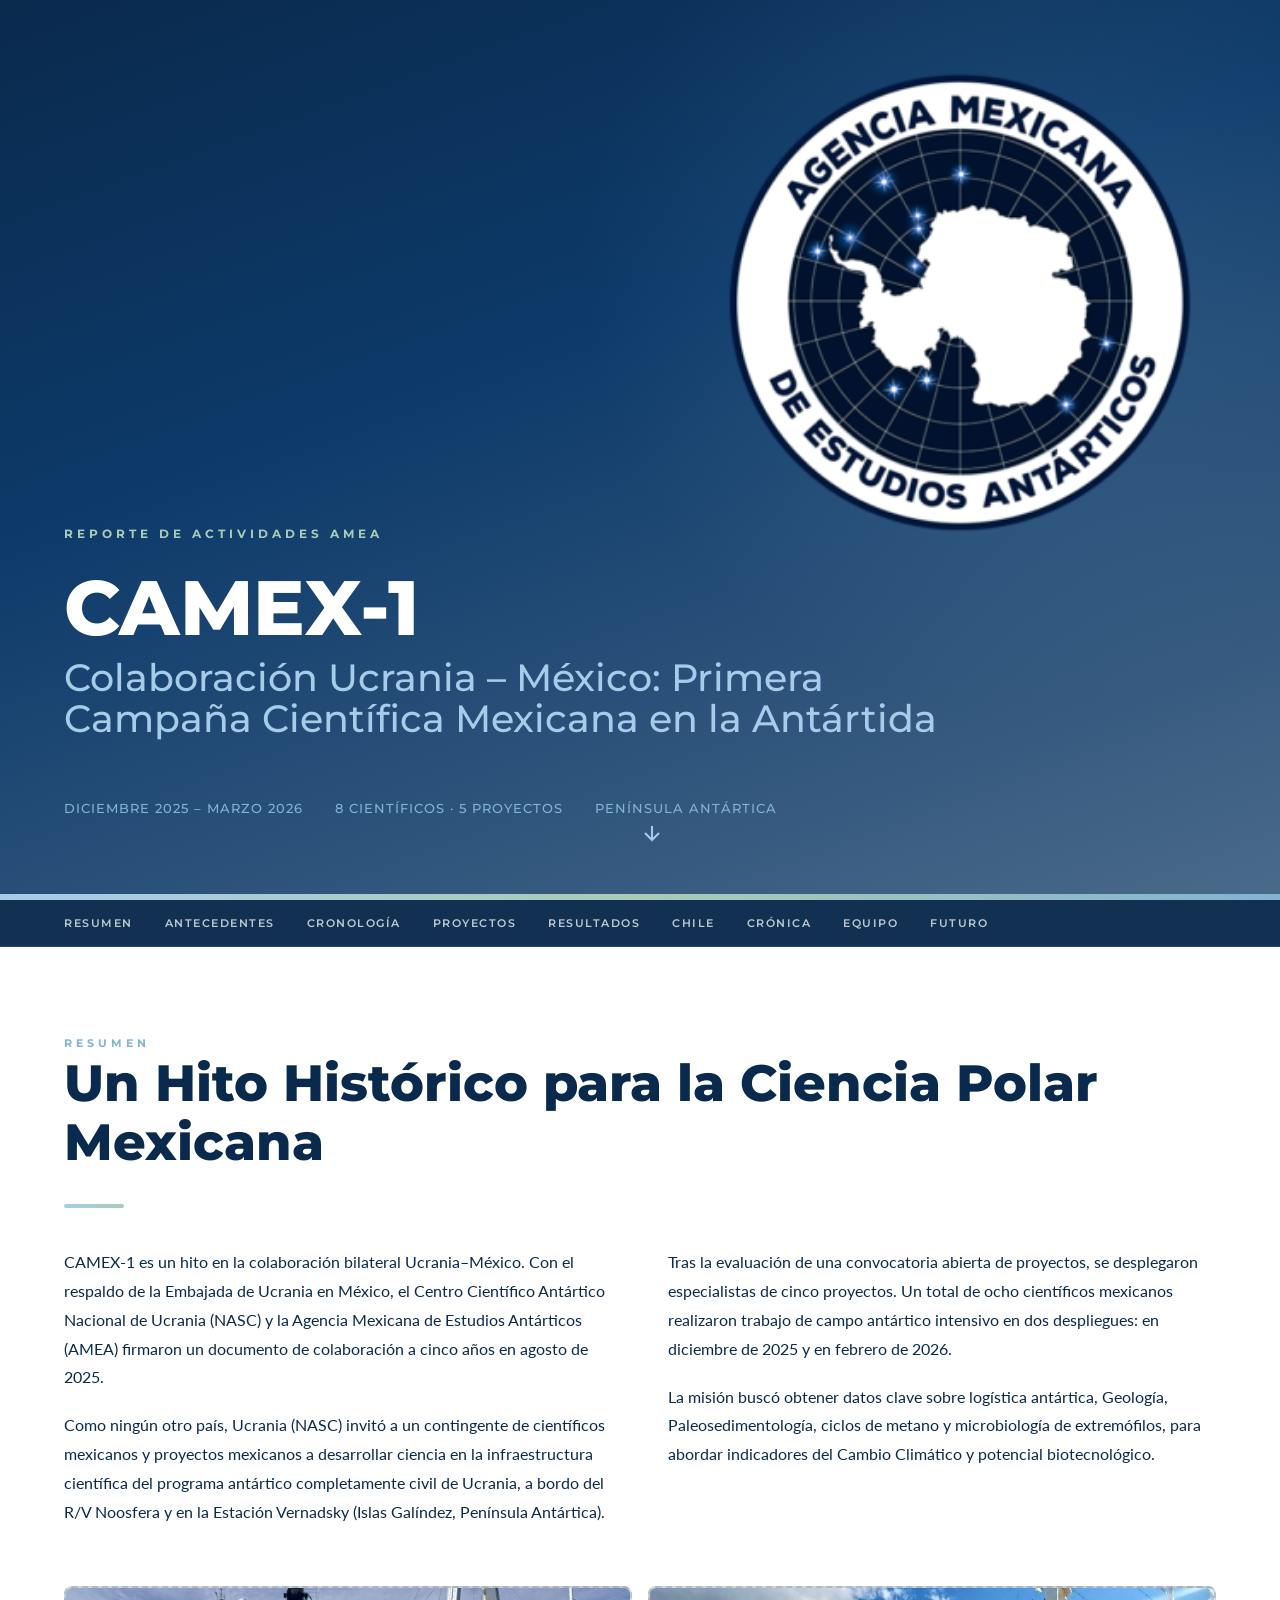
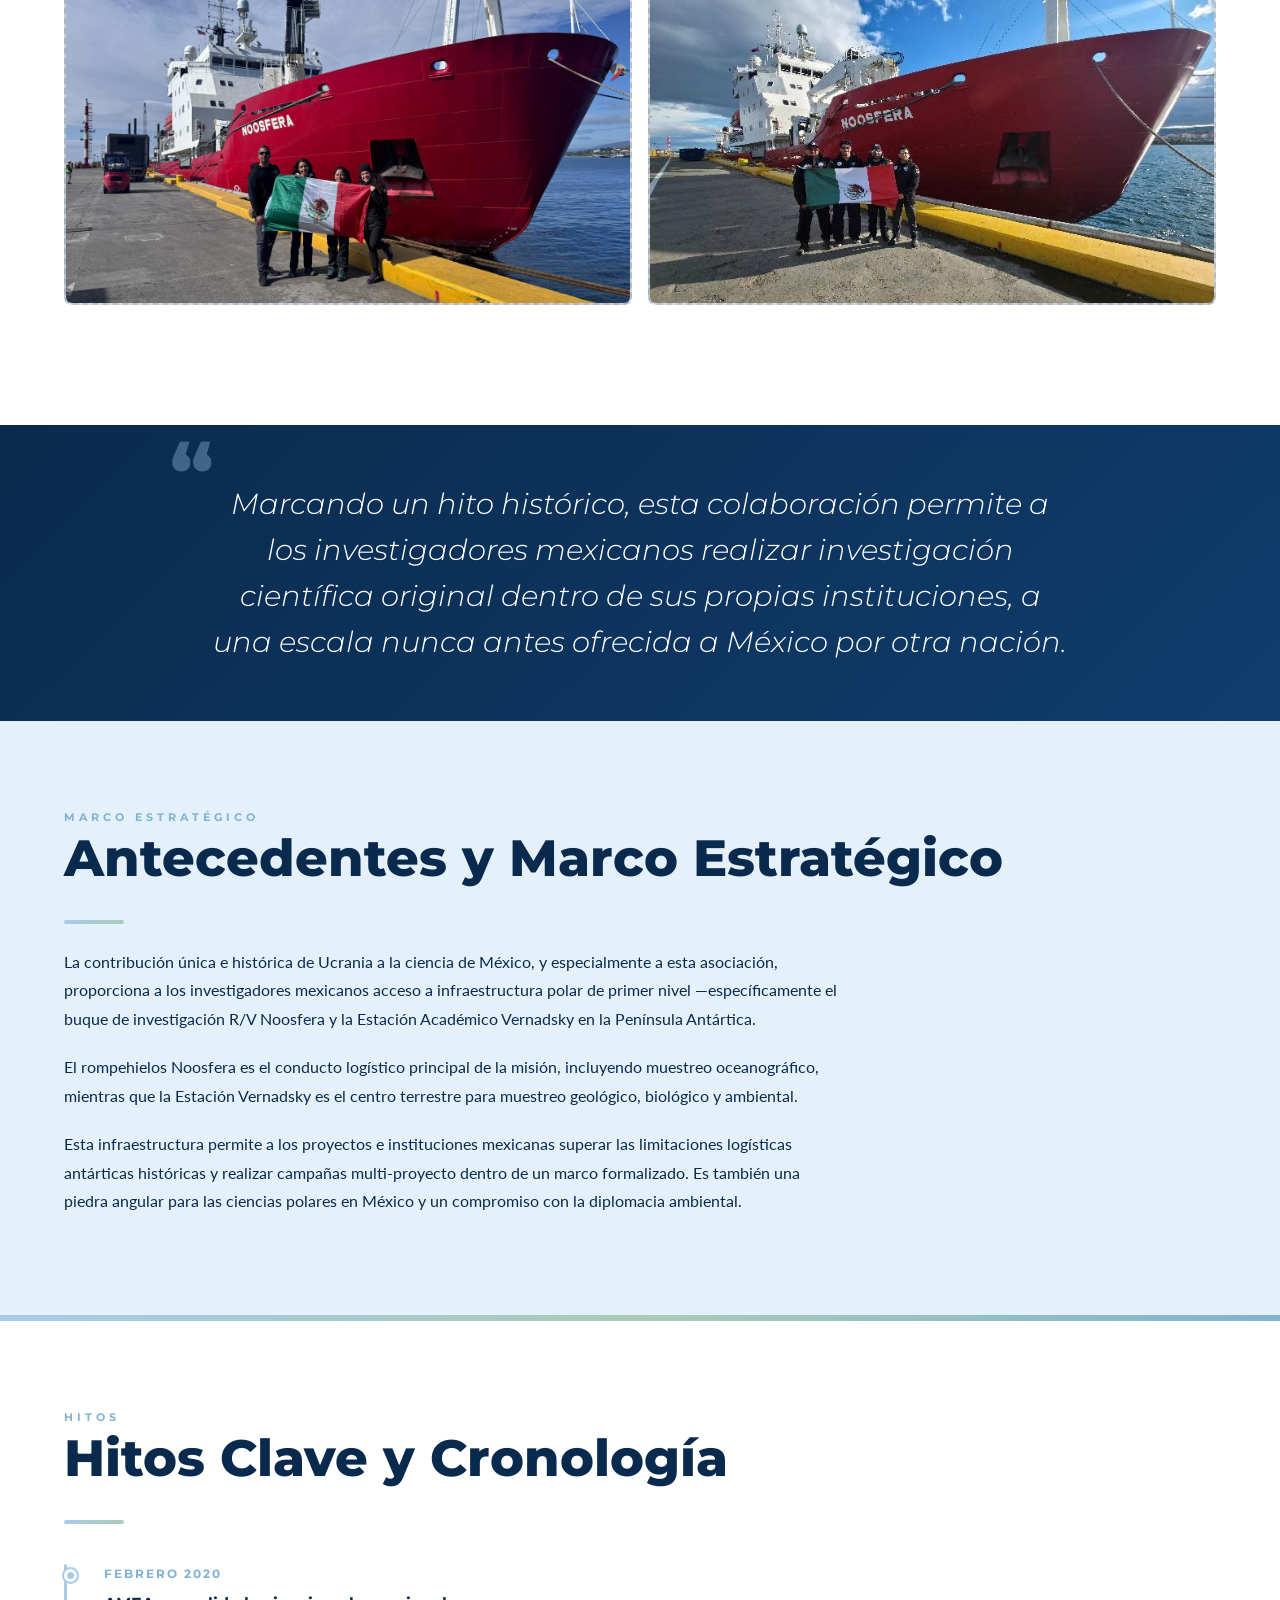
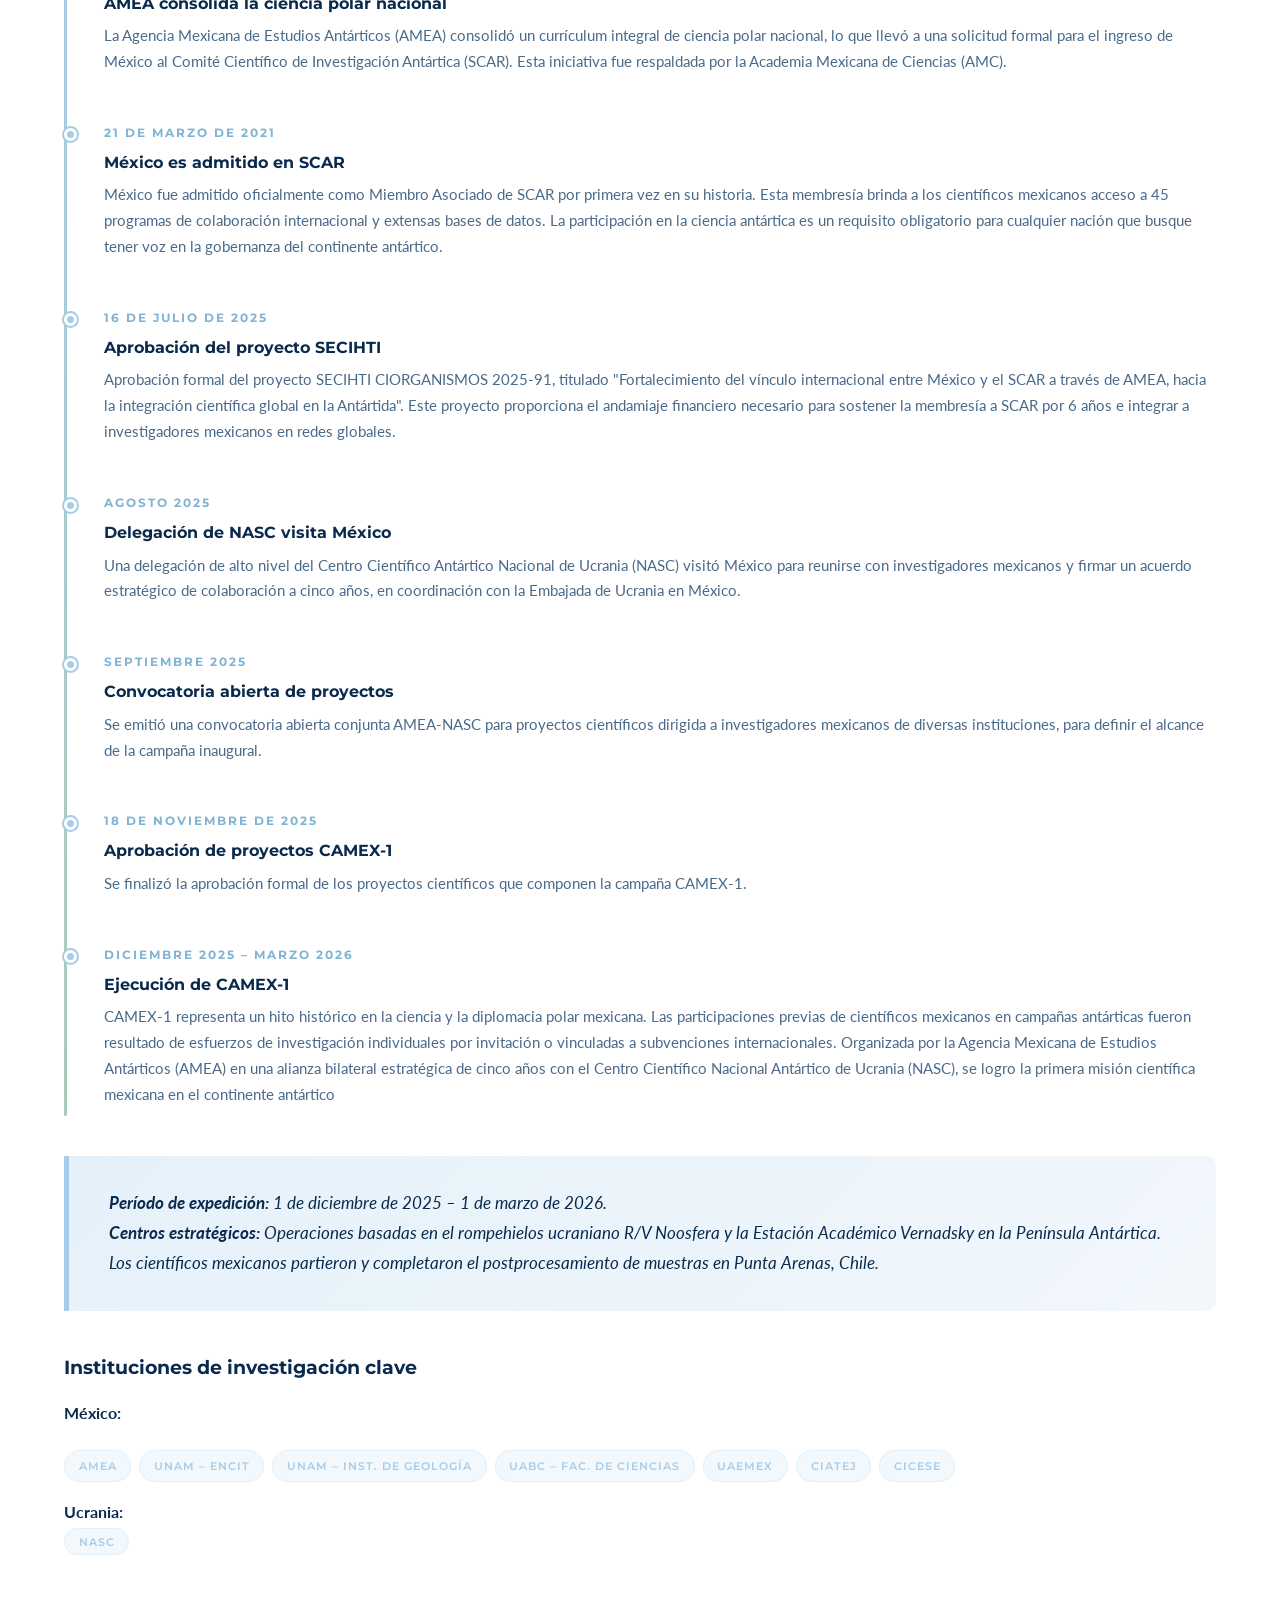
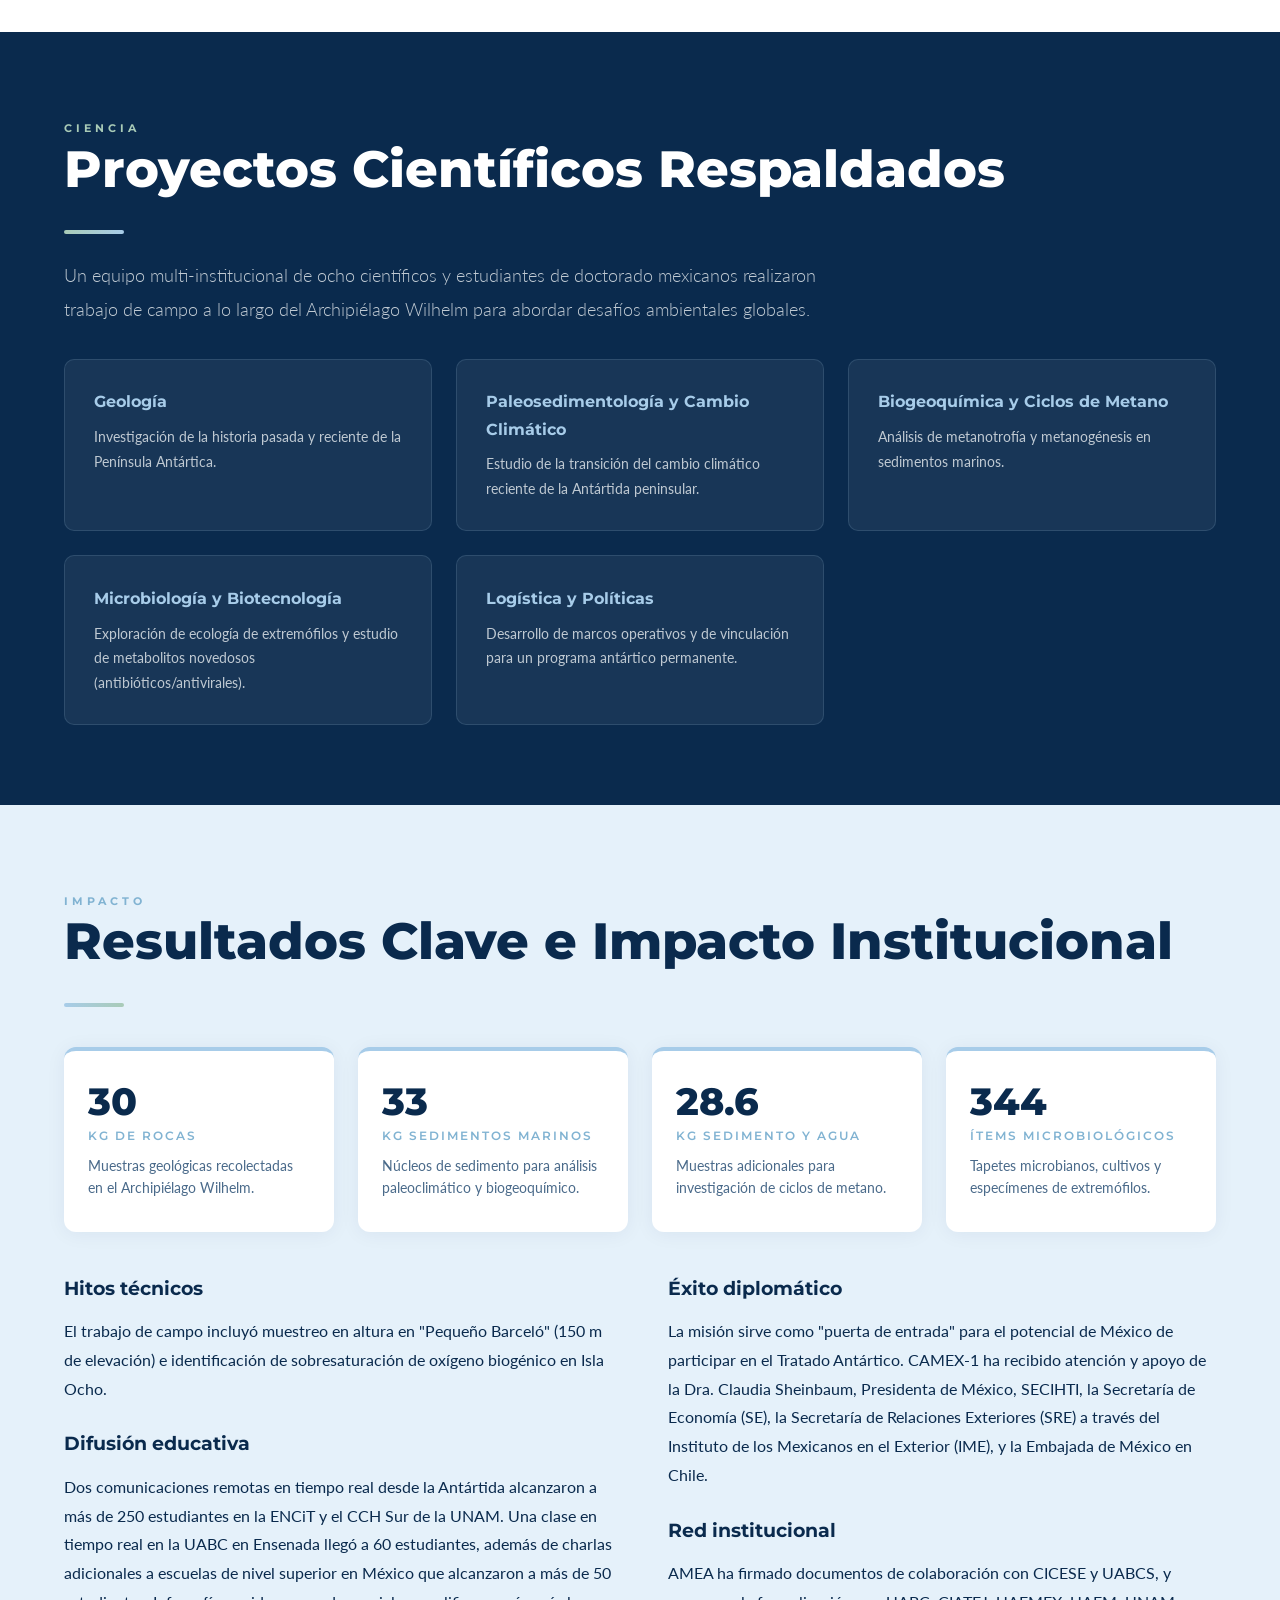
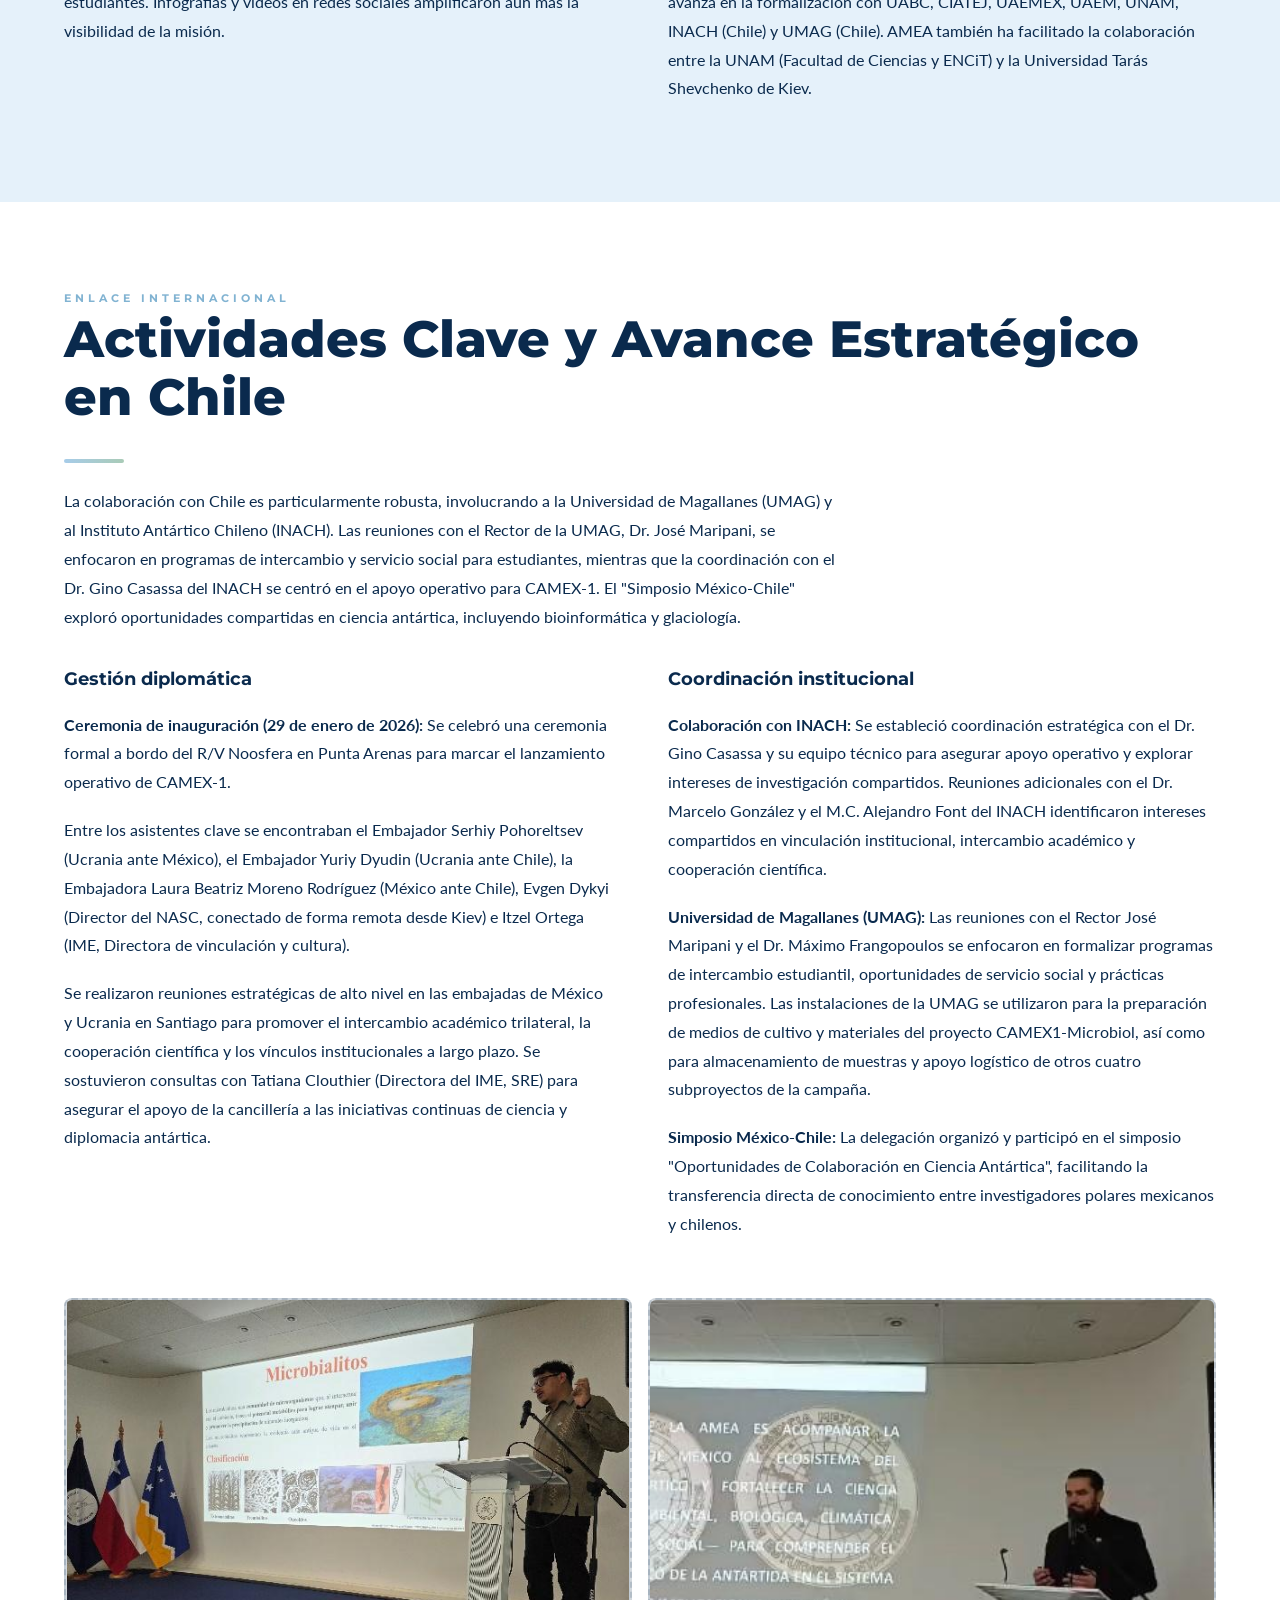
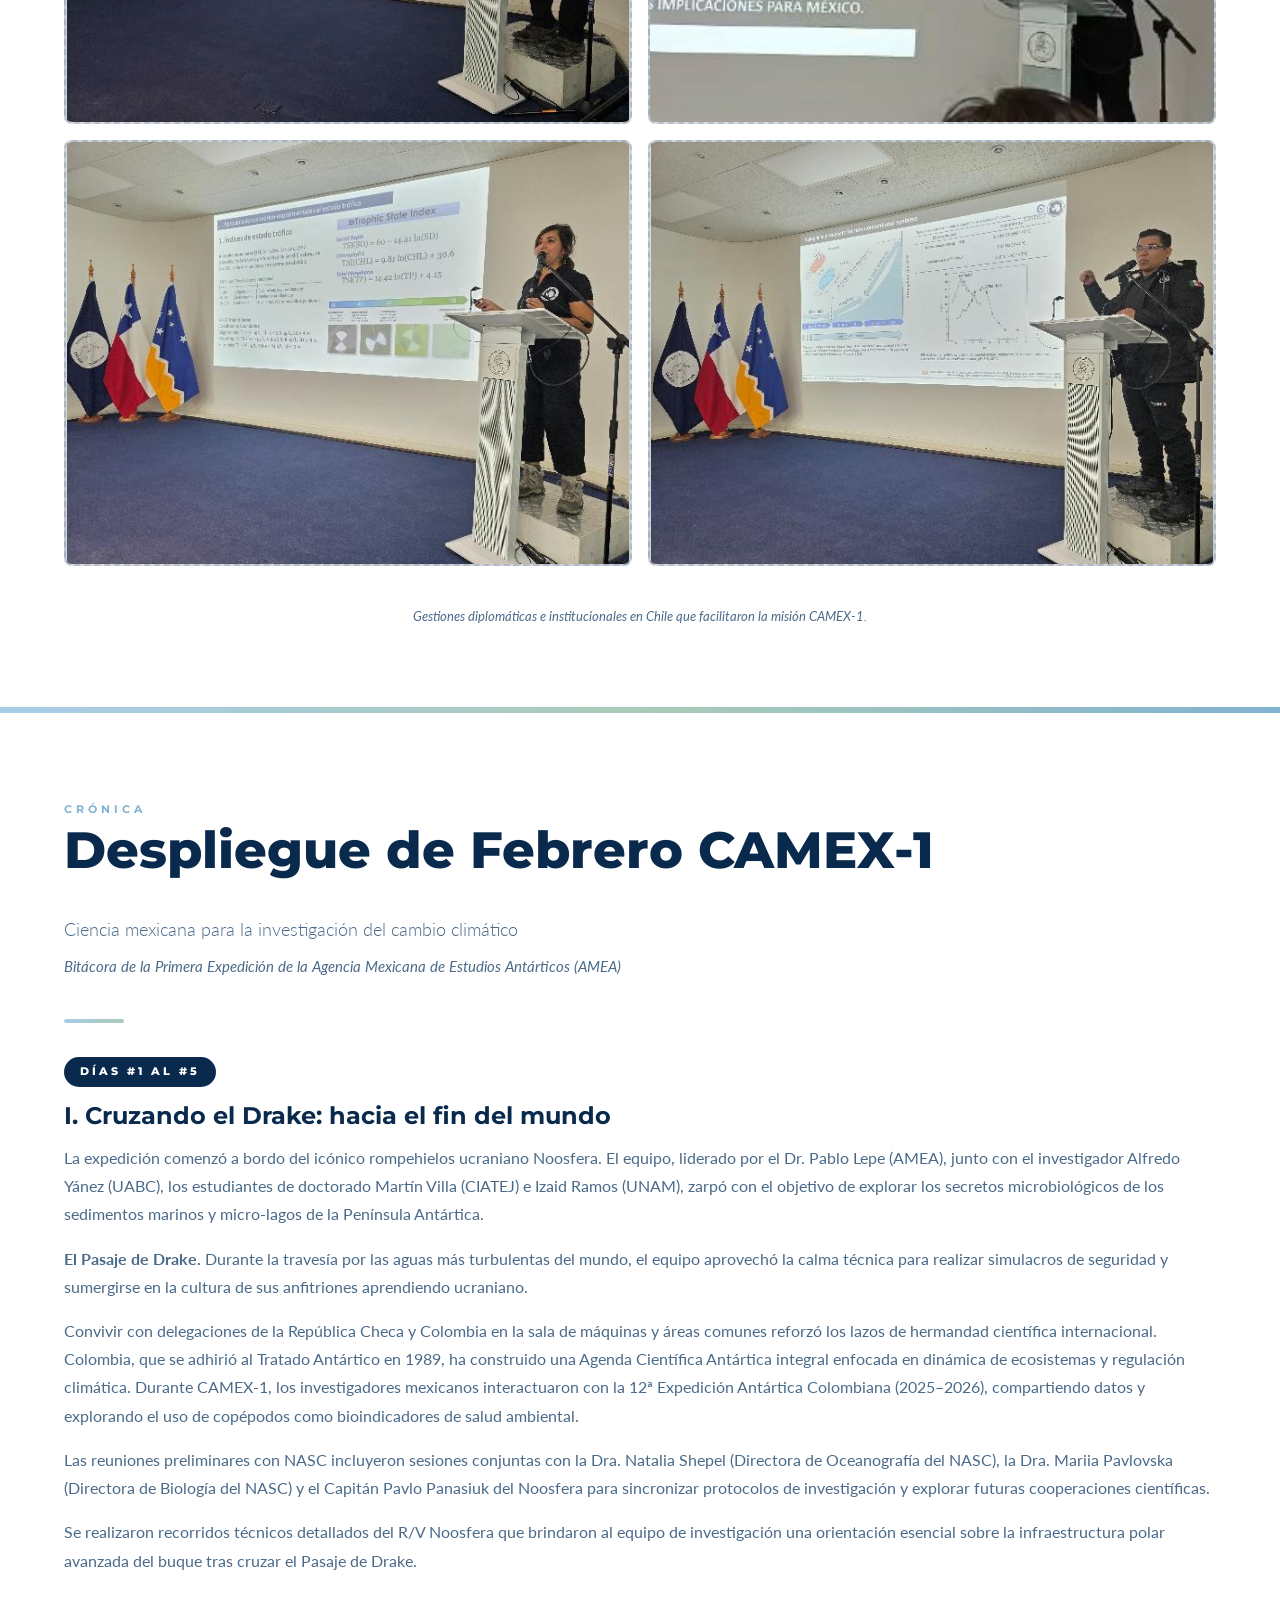
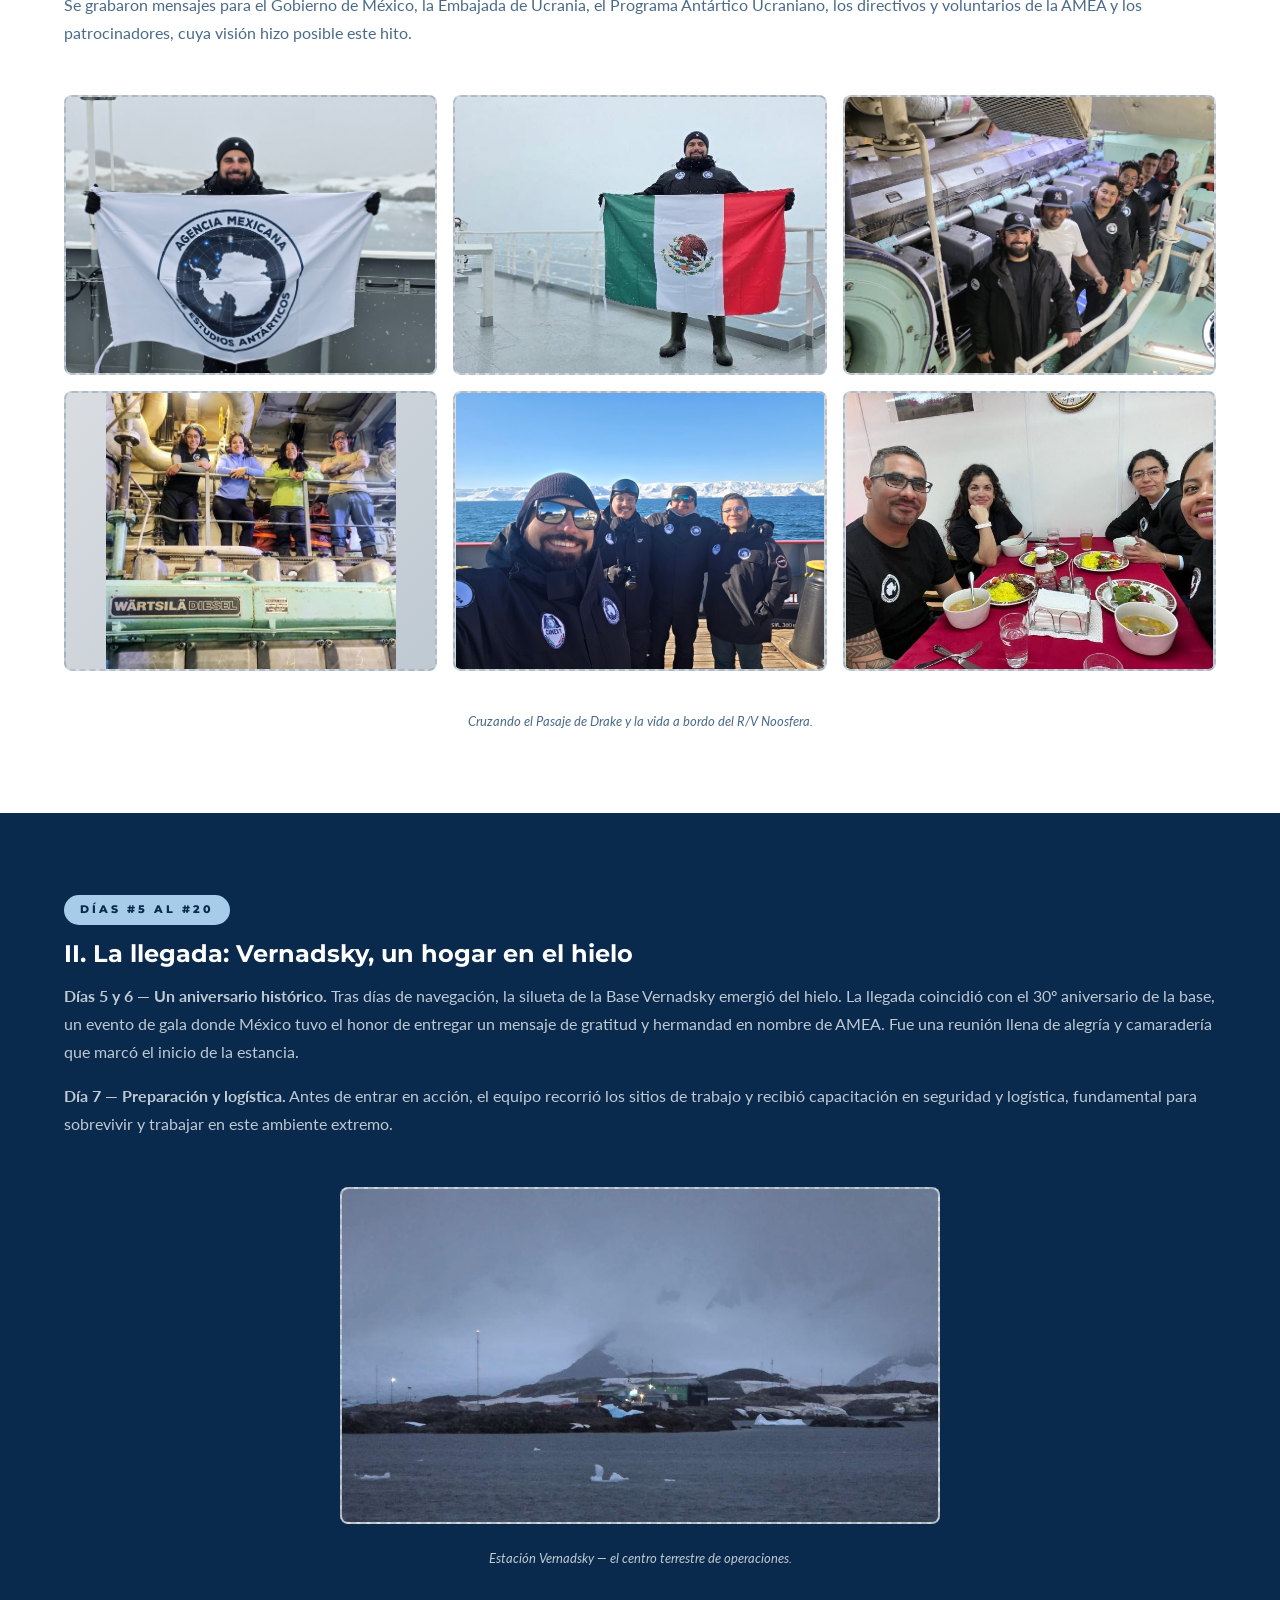
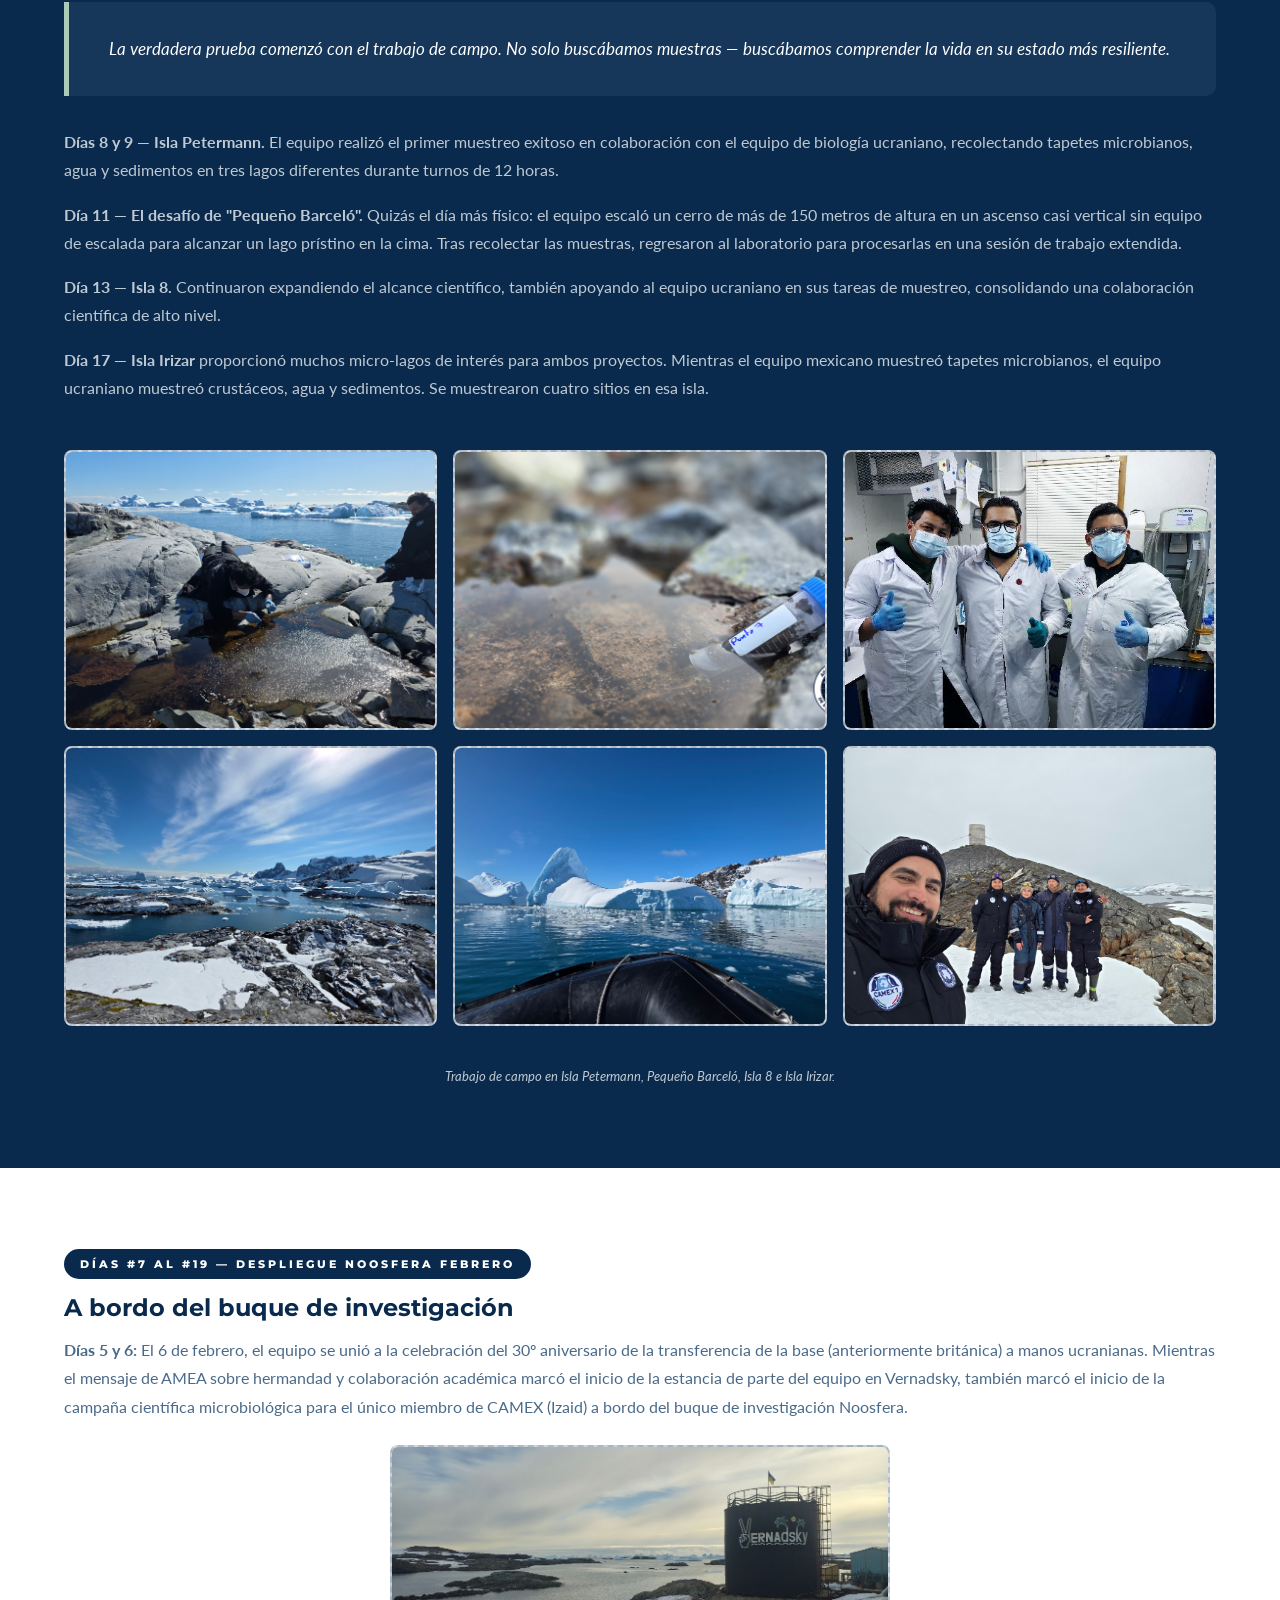
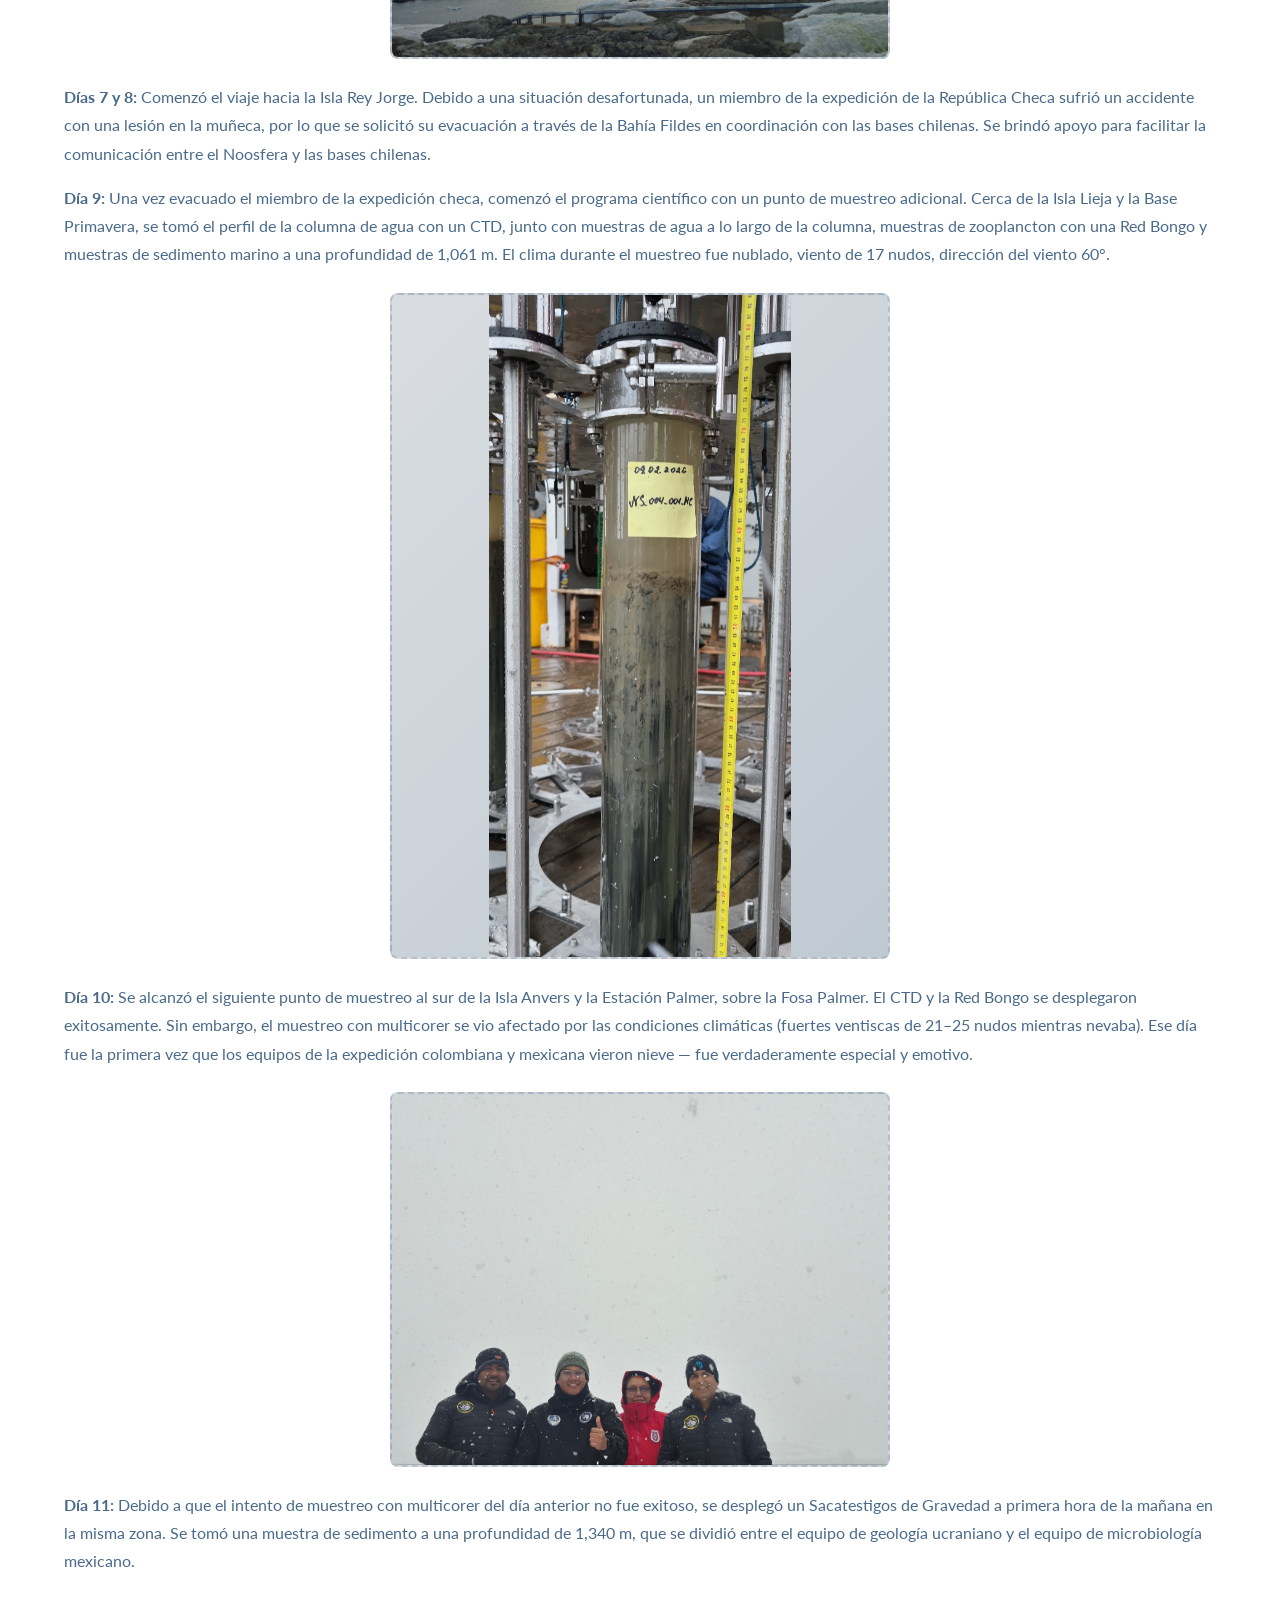
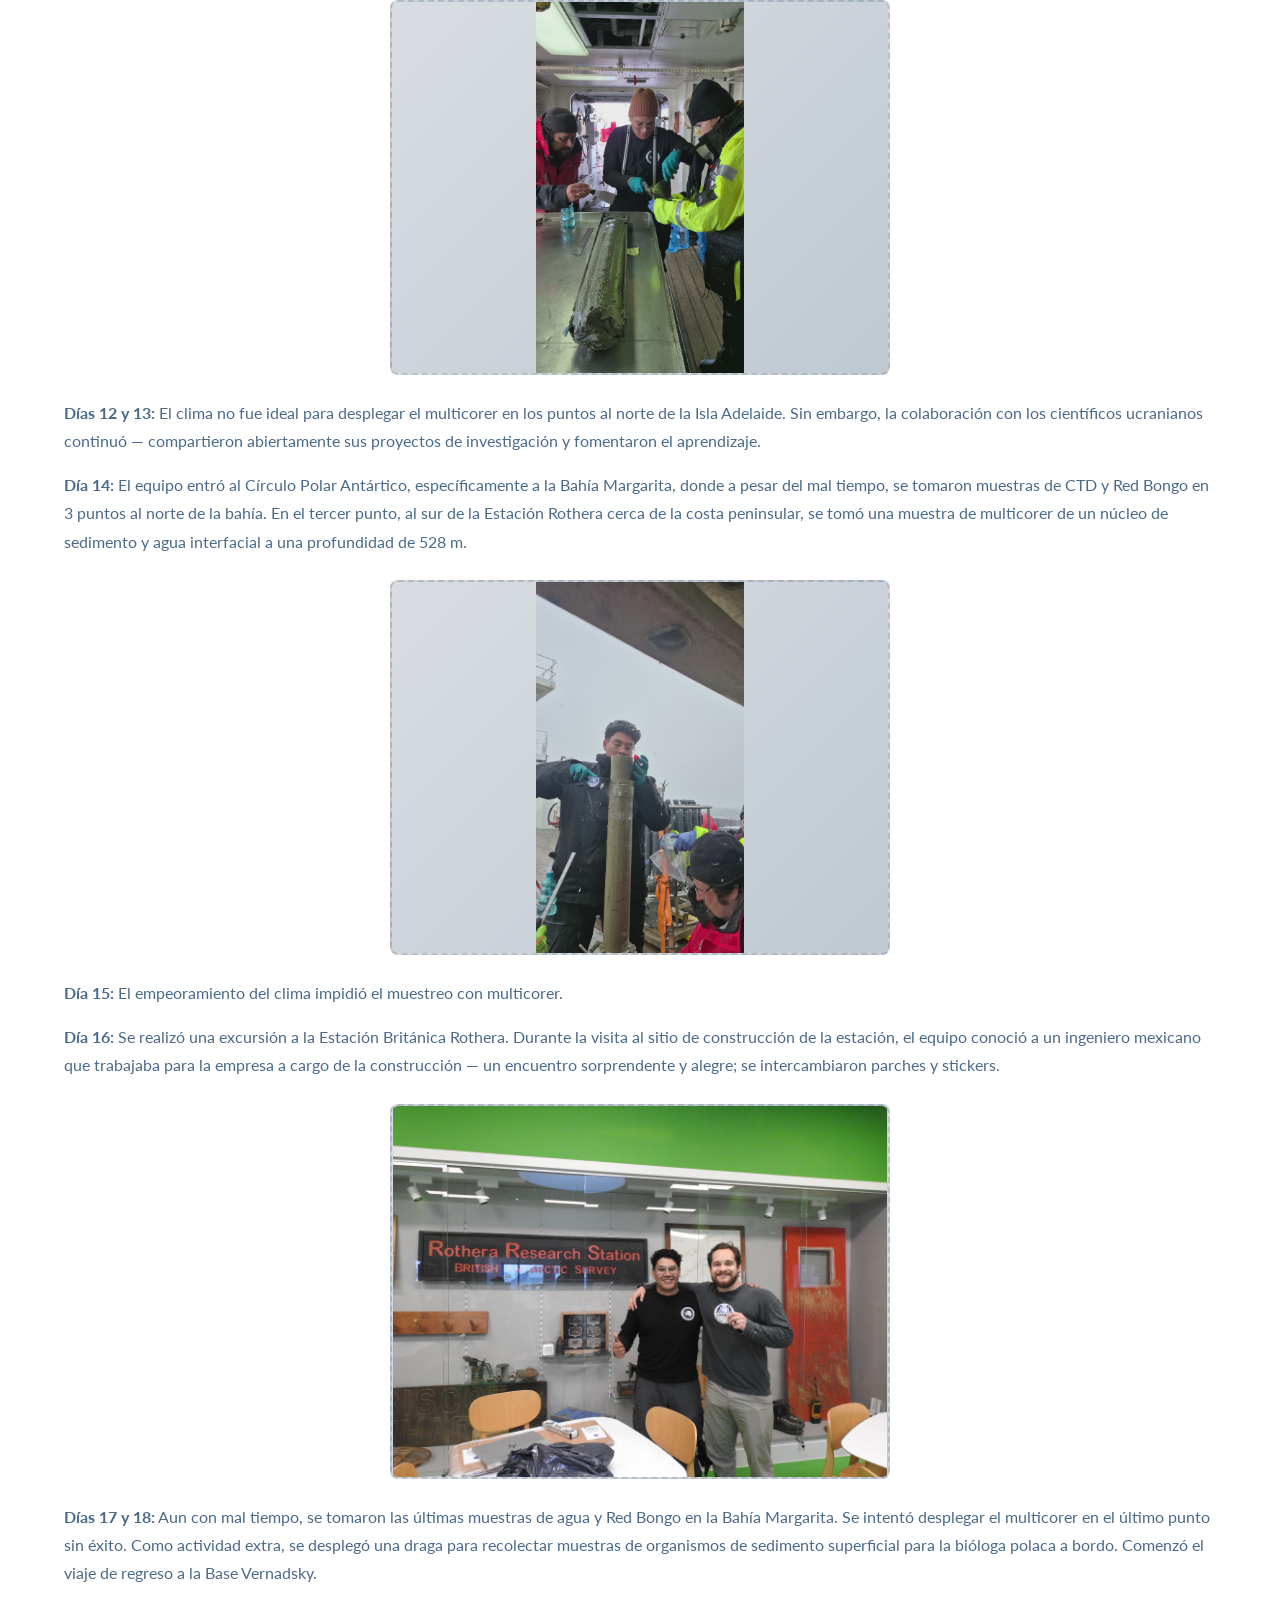
==== commit 6d353ed7: "Logo, su estilo y adicion" ====
--- a/index.html
+++ b/index.html
@@ -17,6 +17,8 @@
     <div class="hero-wrapper">
       <div class="hero-background"></div>
       <section class="hero-content" id="top">
+        <!---->
+        <img id="amea-head" src="images/amea-300x300.png" />
         <div class="hero-badge">Reporte de Actividades AMEA</div>
         <h1>
           CAMEX-1
@@ -1260,6 +1262,13 @@
               <span>UdeG</span>
             </div>
           </div>
+          <div class="scientist">
+            <div class="scientist-avatar">FS</div>
+            <div class="scientist-info">
+              <h5>Frans Smith</h5>
+              <span>Coordinador Tecnológico desde Perú</span>
+            </div>
+          </div>
         </div>
 
         <h2 class="section-title">Sponsors</h2>
--- a/css/styles.css
+++ b/css/styles.css
@@ -122,7 +122,7 @@
 
 .hero-content h1 span {
   display: block;
-  font-weight: 300;
+  font-weight: 500;
   font-size: clamp(1.4rem, 3vw, 2.4rem);
   color: var(--ice-blue);
   margin-top: 0.6rem;
@@ -153,6 +153,24 @@
   opacity: 0;
   transform: translateY(30px);
   animation: fadeUp 0.8s ease-out 0.8s forwards;
+}
+
+img#amea-head {
+  width: 60vw;
+  position: absolute;
+  top: 5%;
+  right: 10%;
+}
+@media (min-width: 1000px) {
+  img#amea-head {
+    width: 50vw;
+  }
+}
+@media (min-width: 1250px) {
+  img#amea-head {
+    width: 40vw;
+    right: 5%;
+  }
 }
 
 .scroll-indicator {
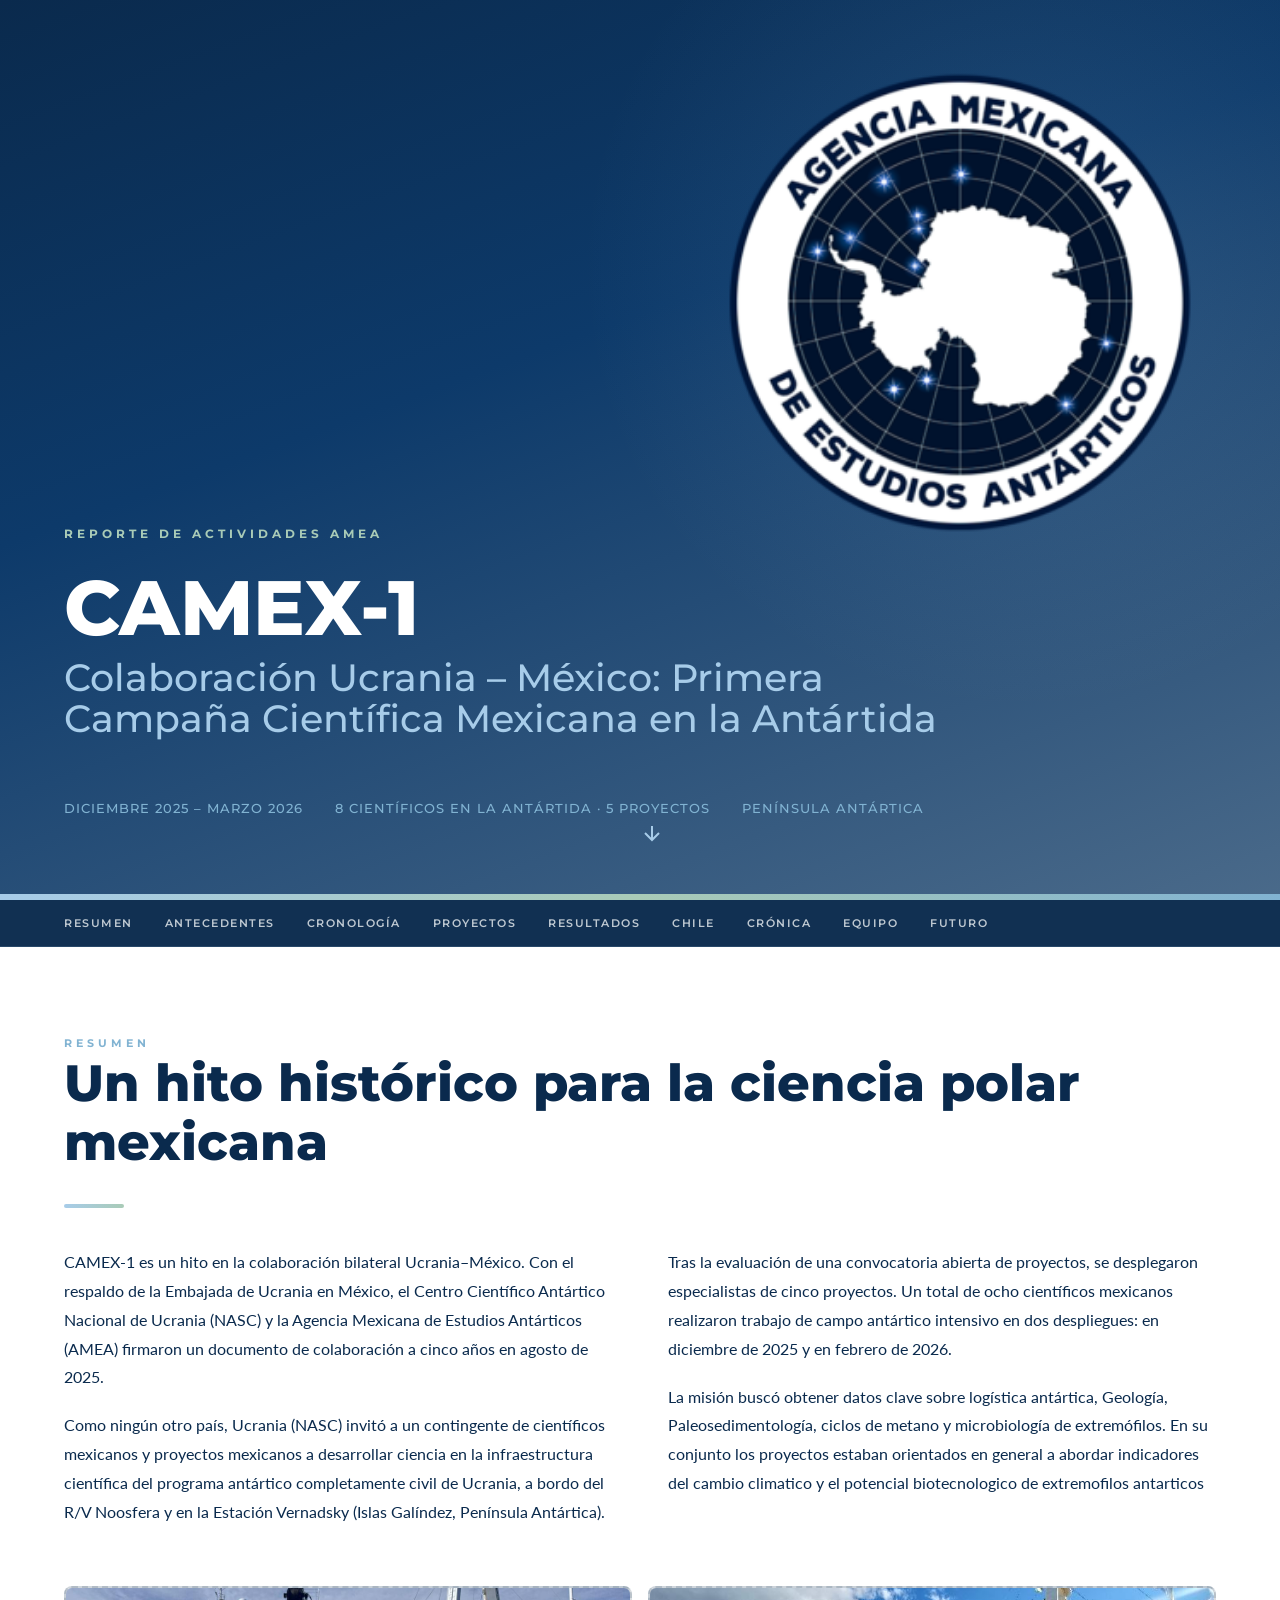
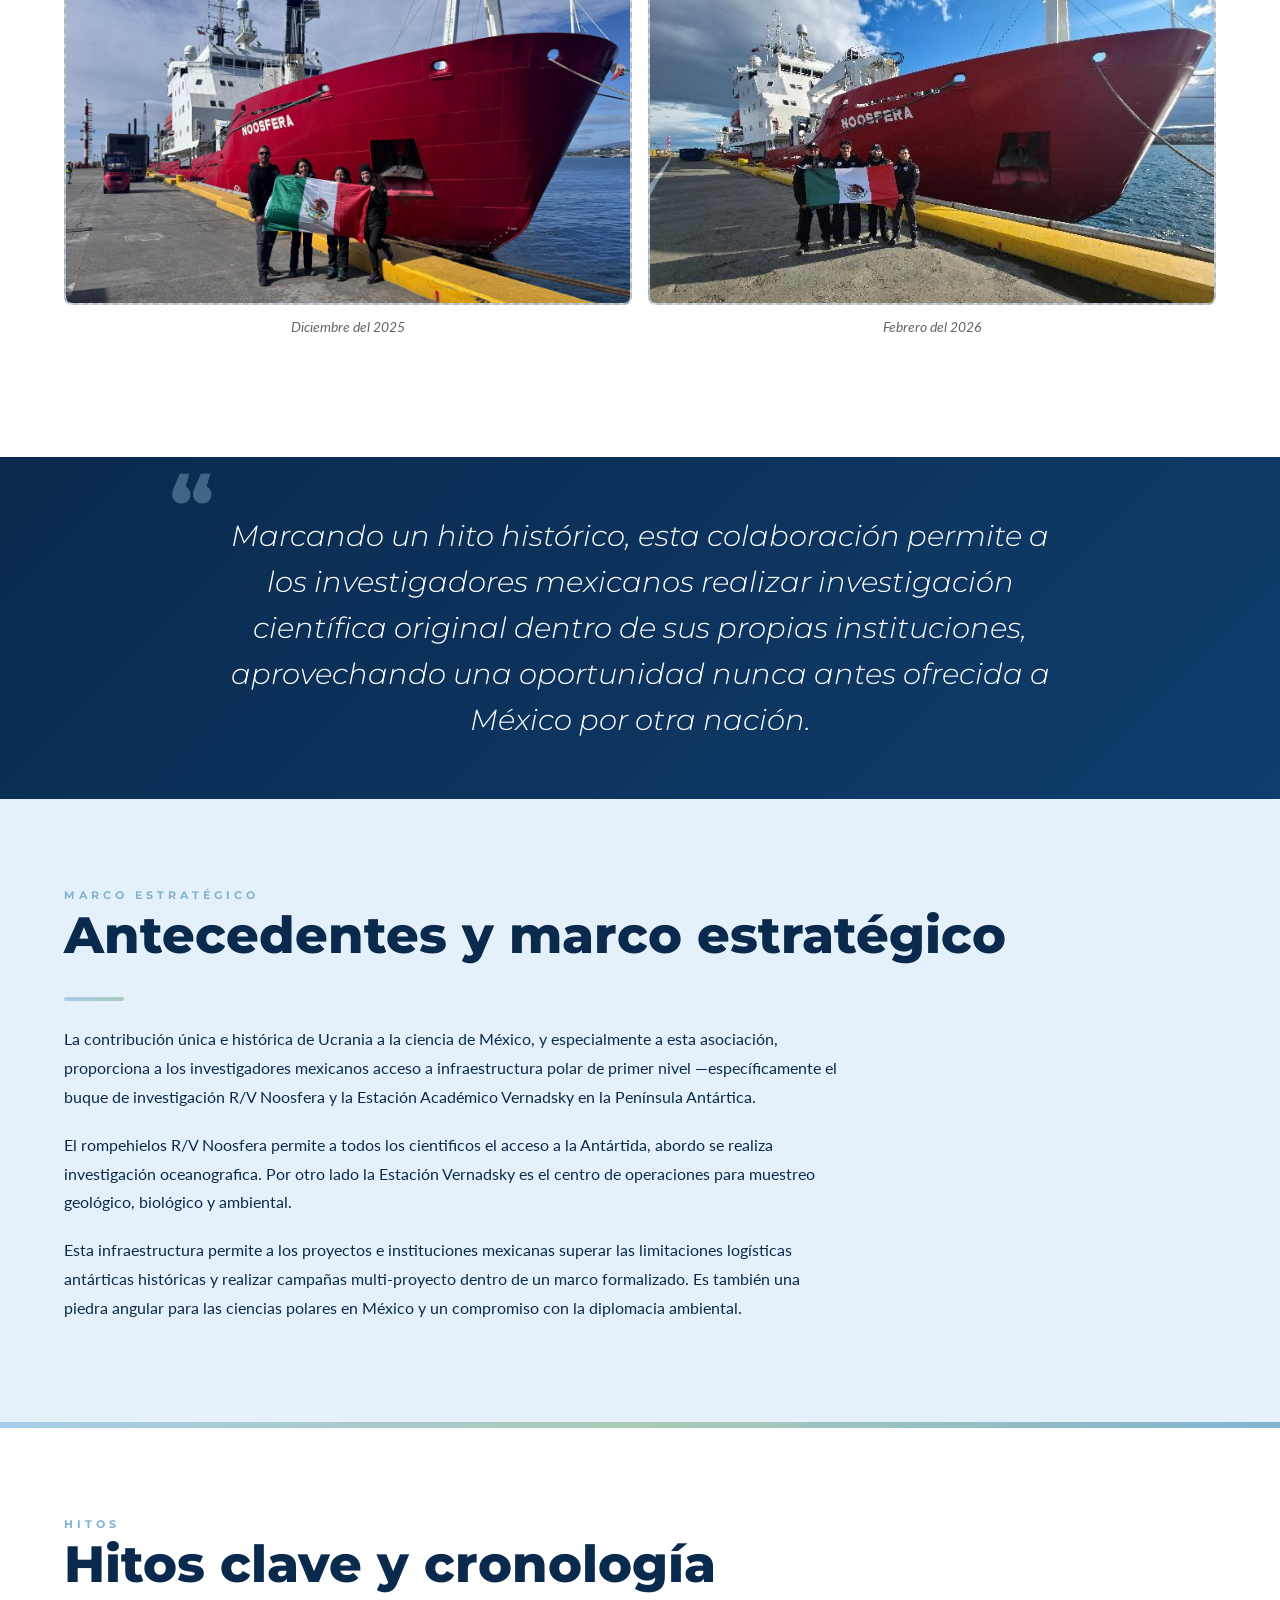
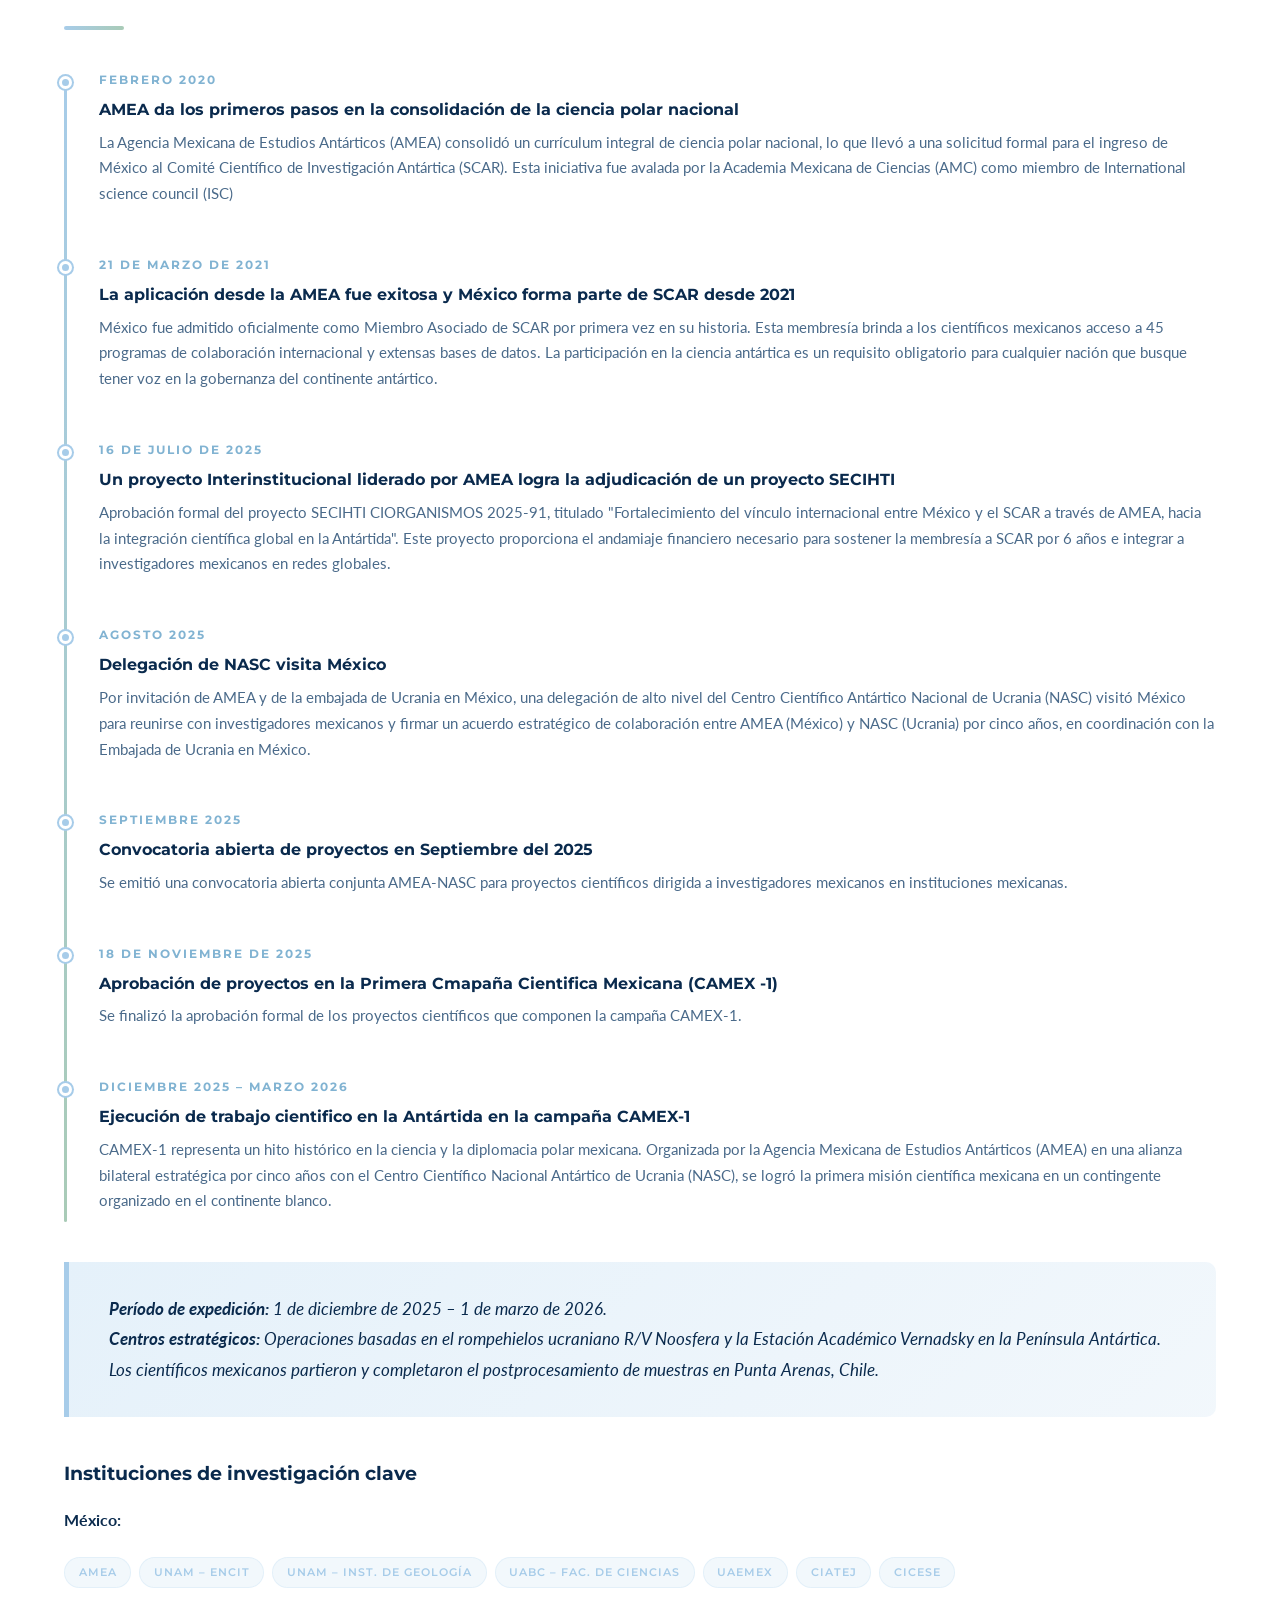
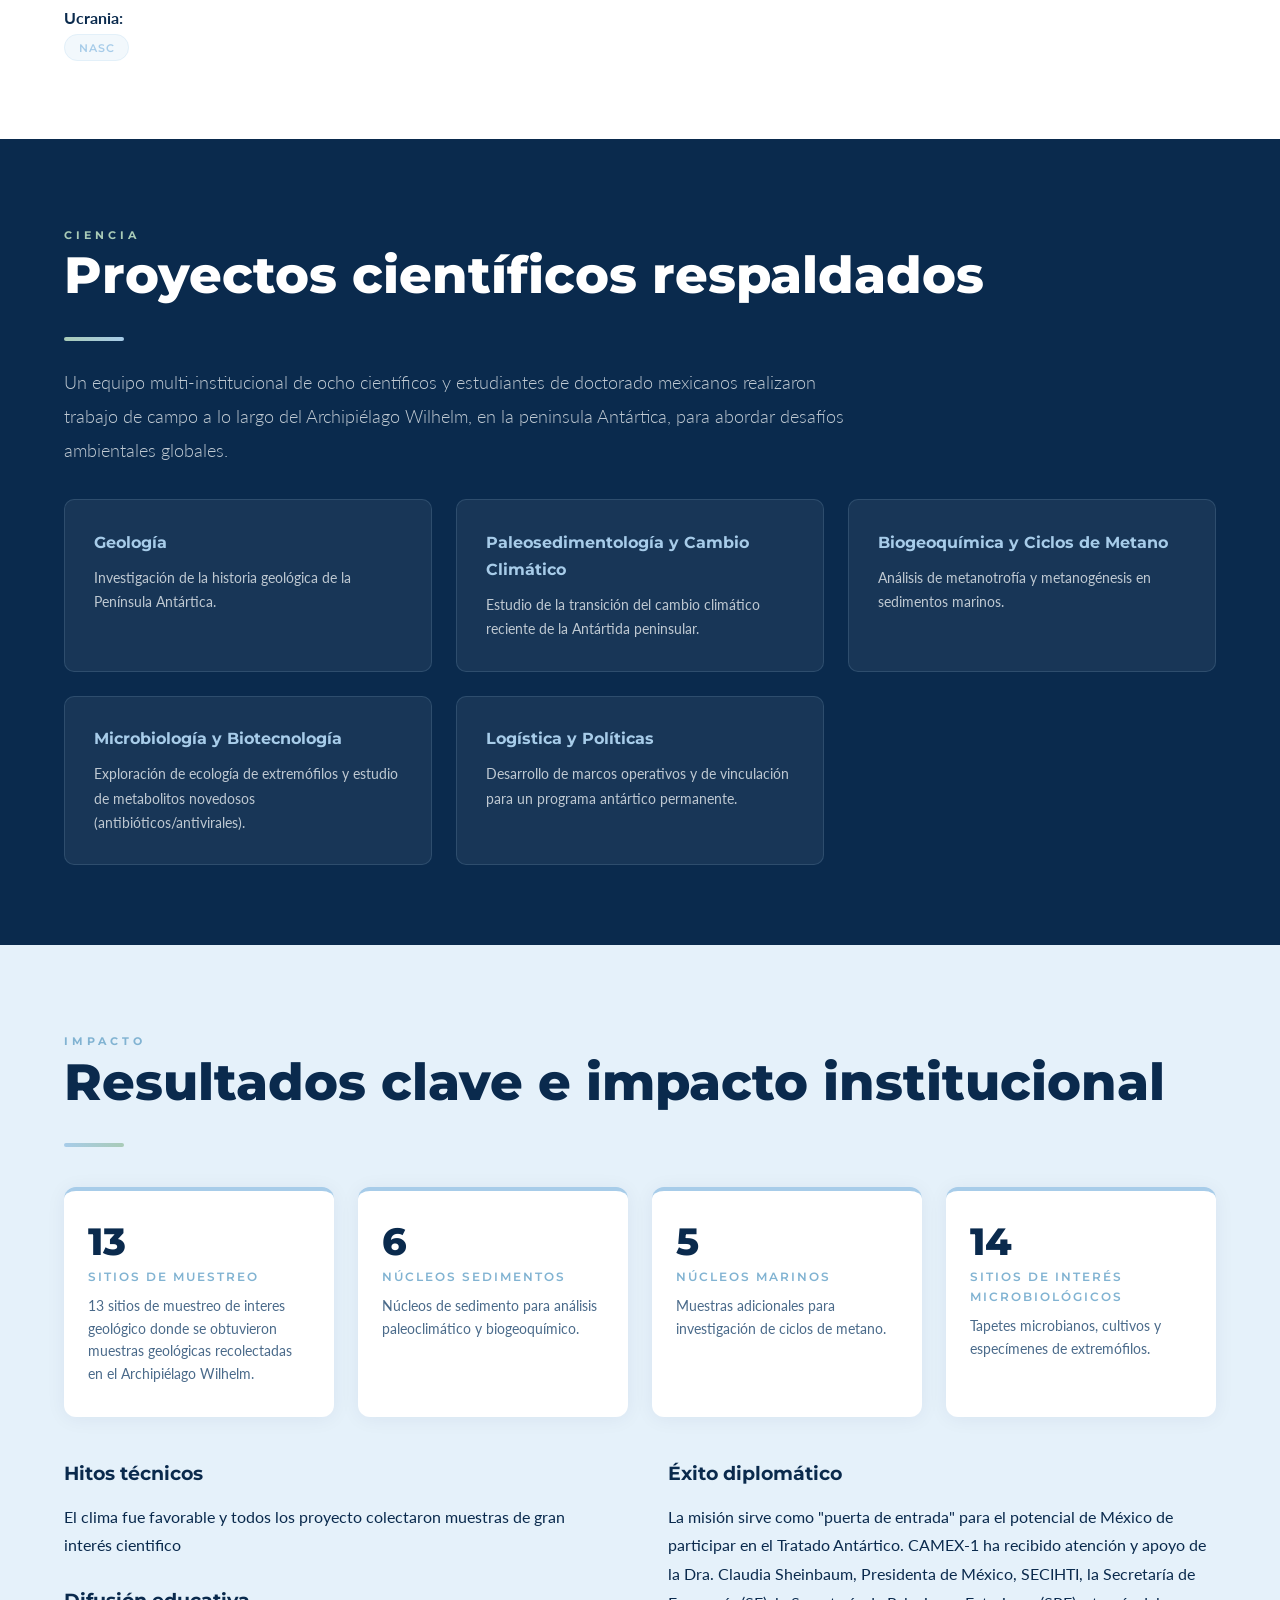
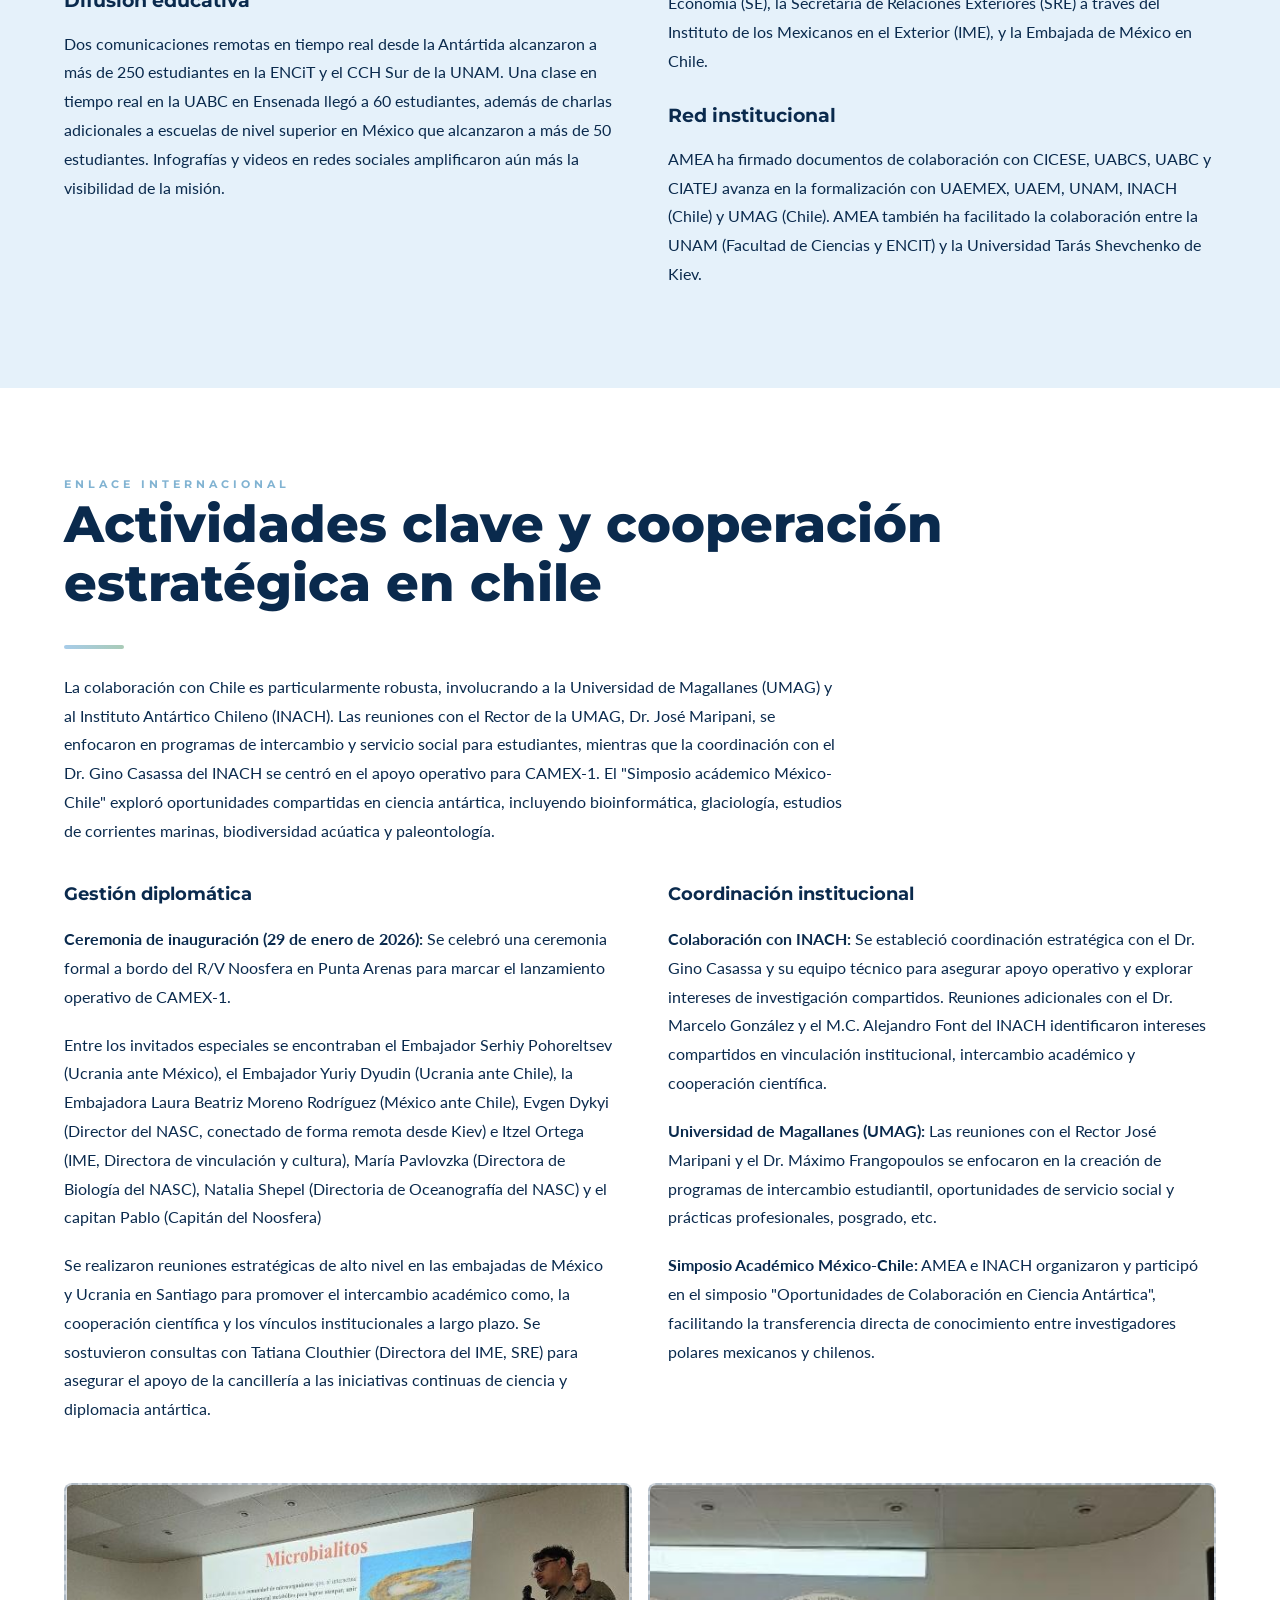
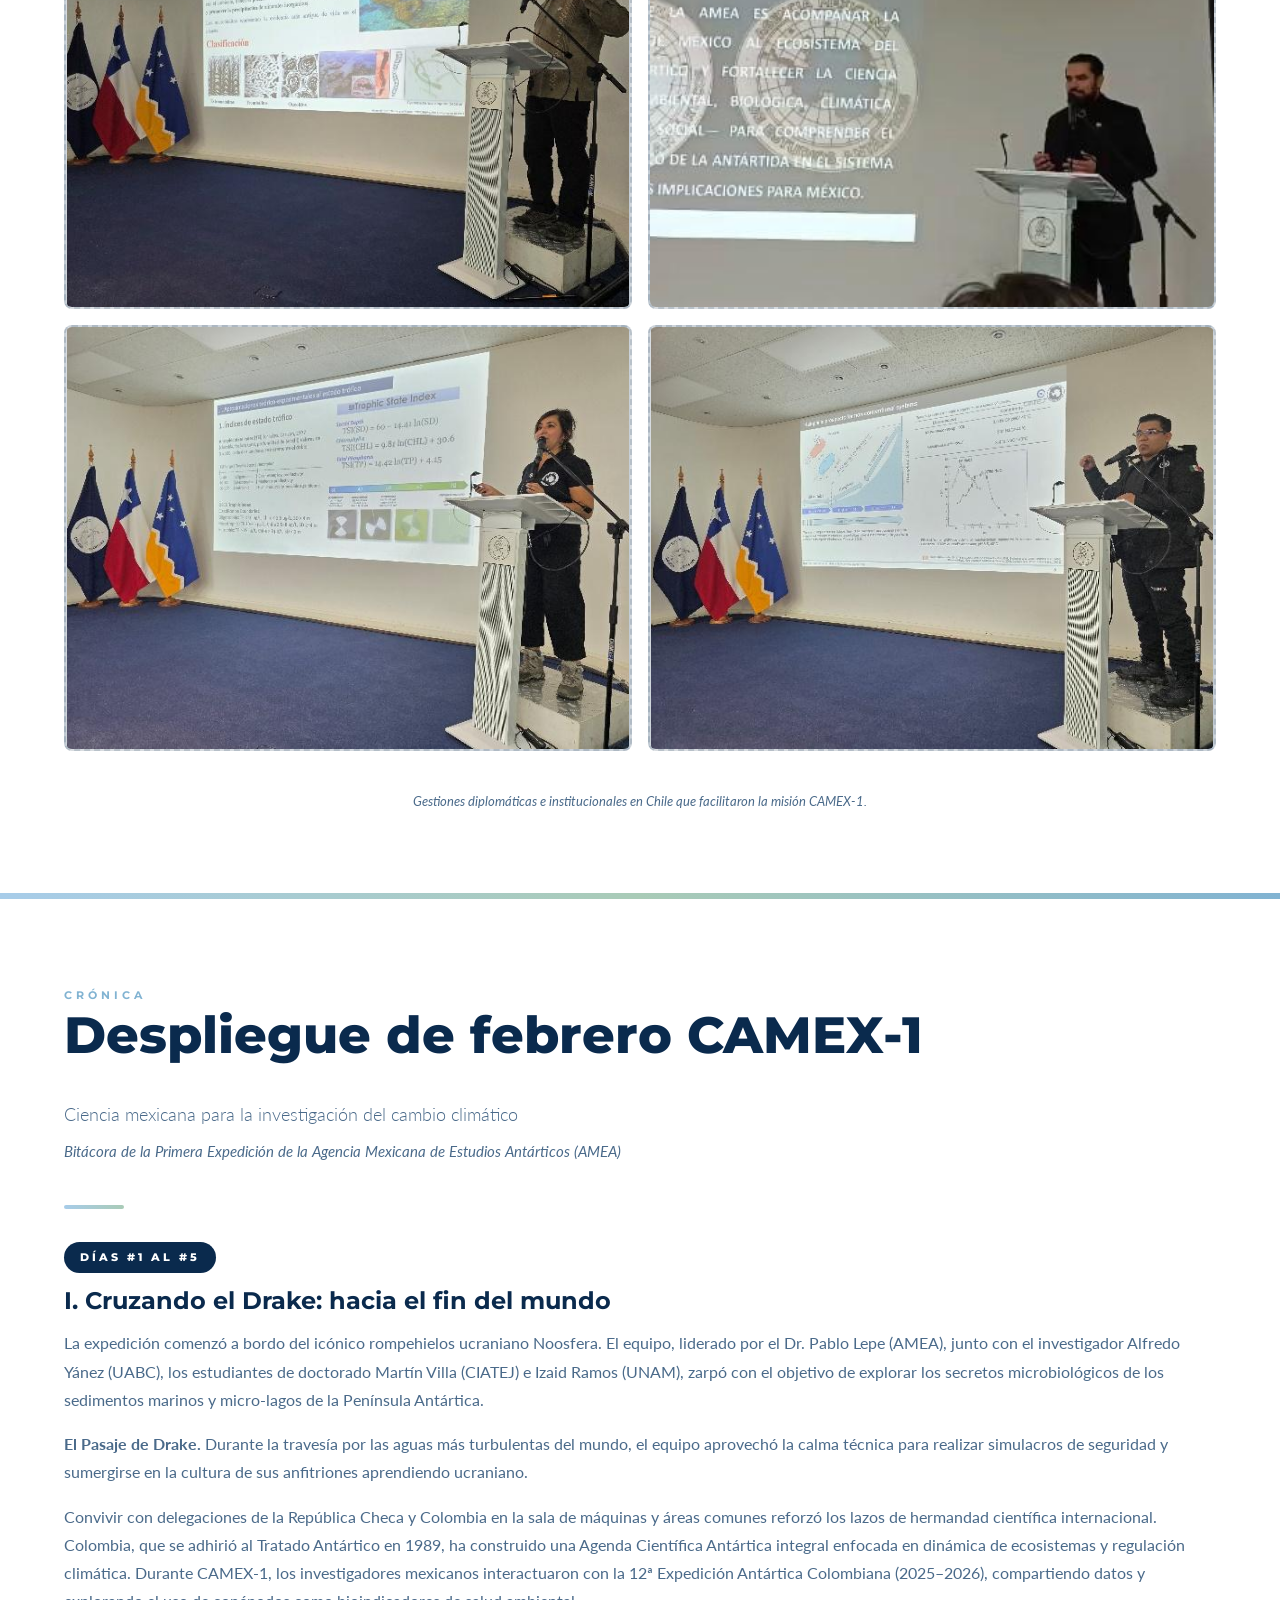
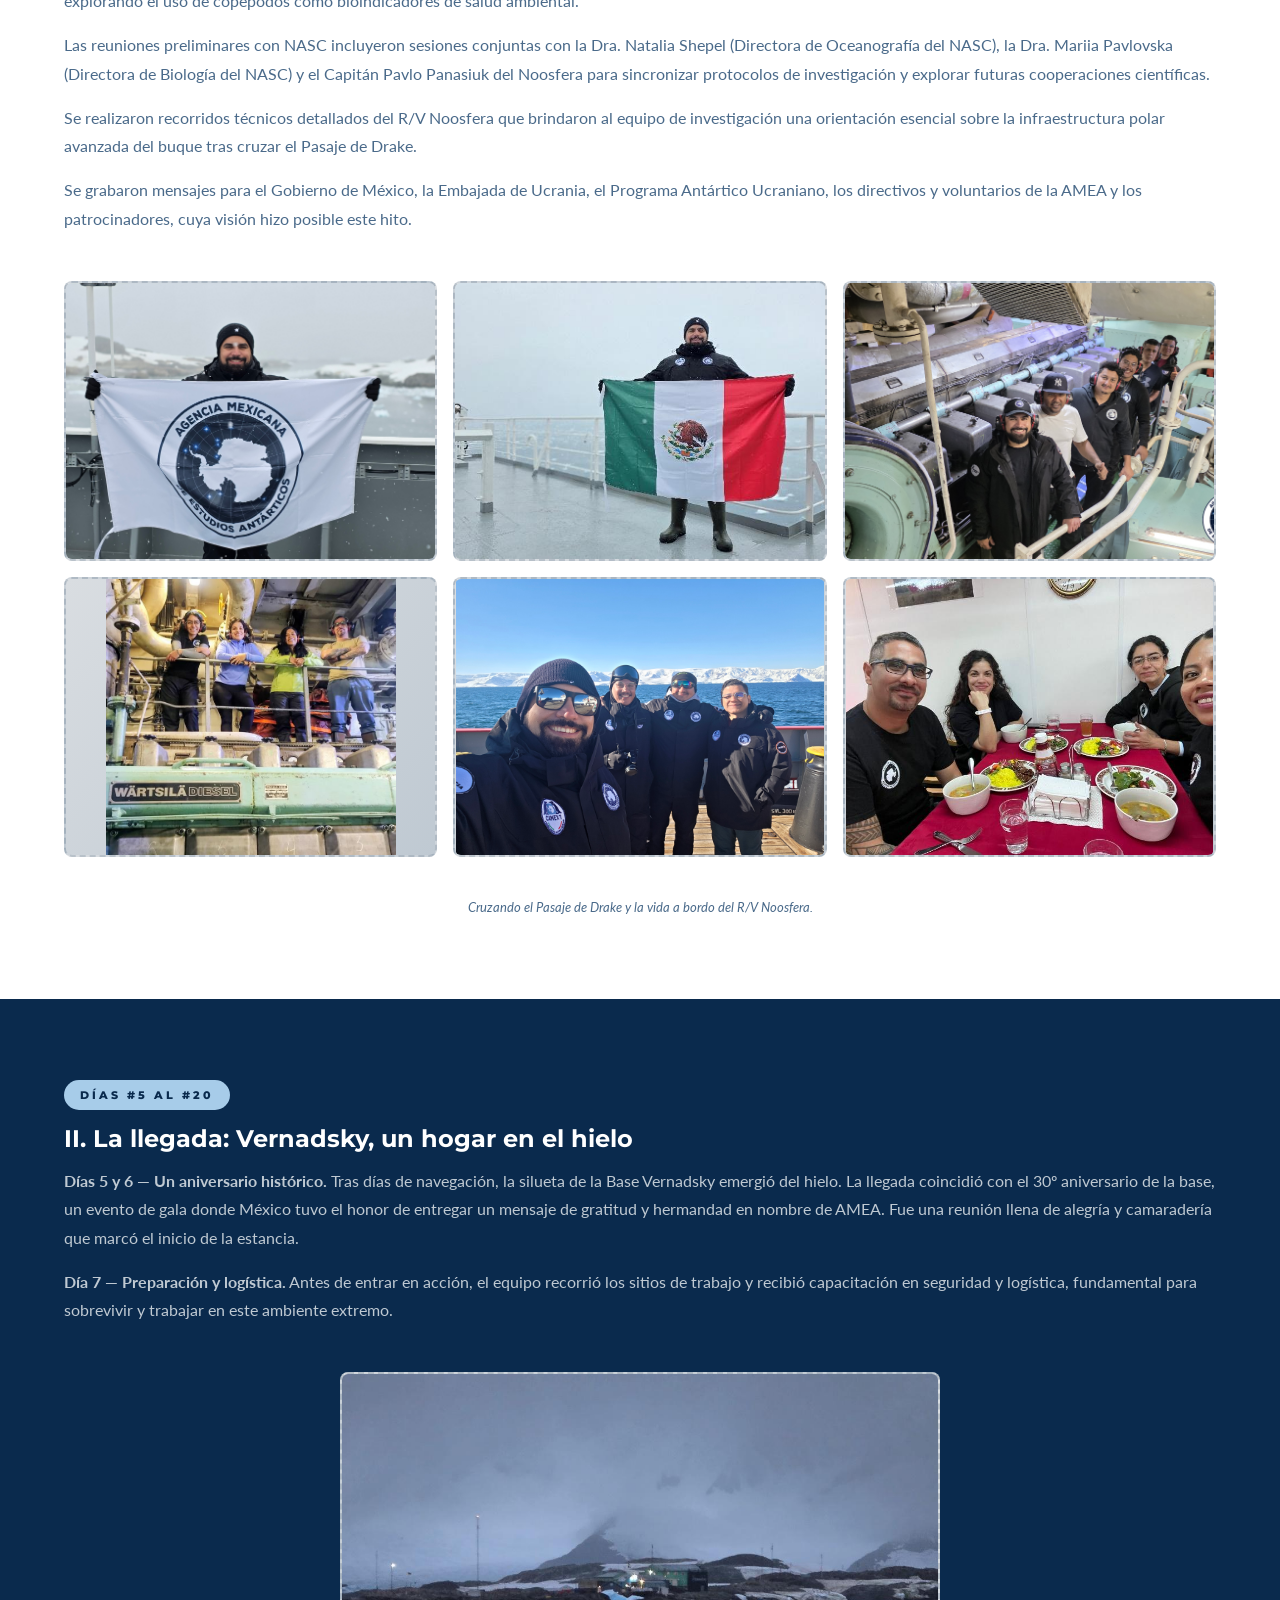
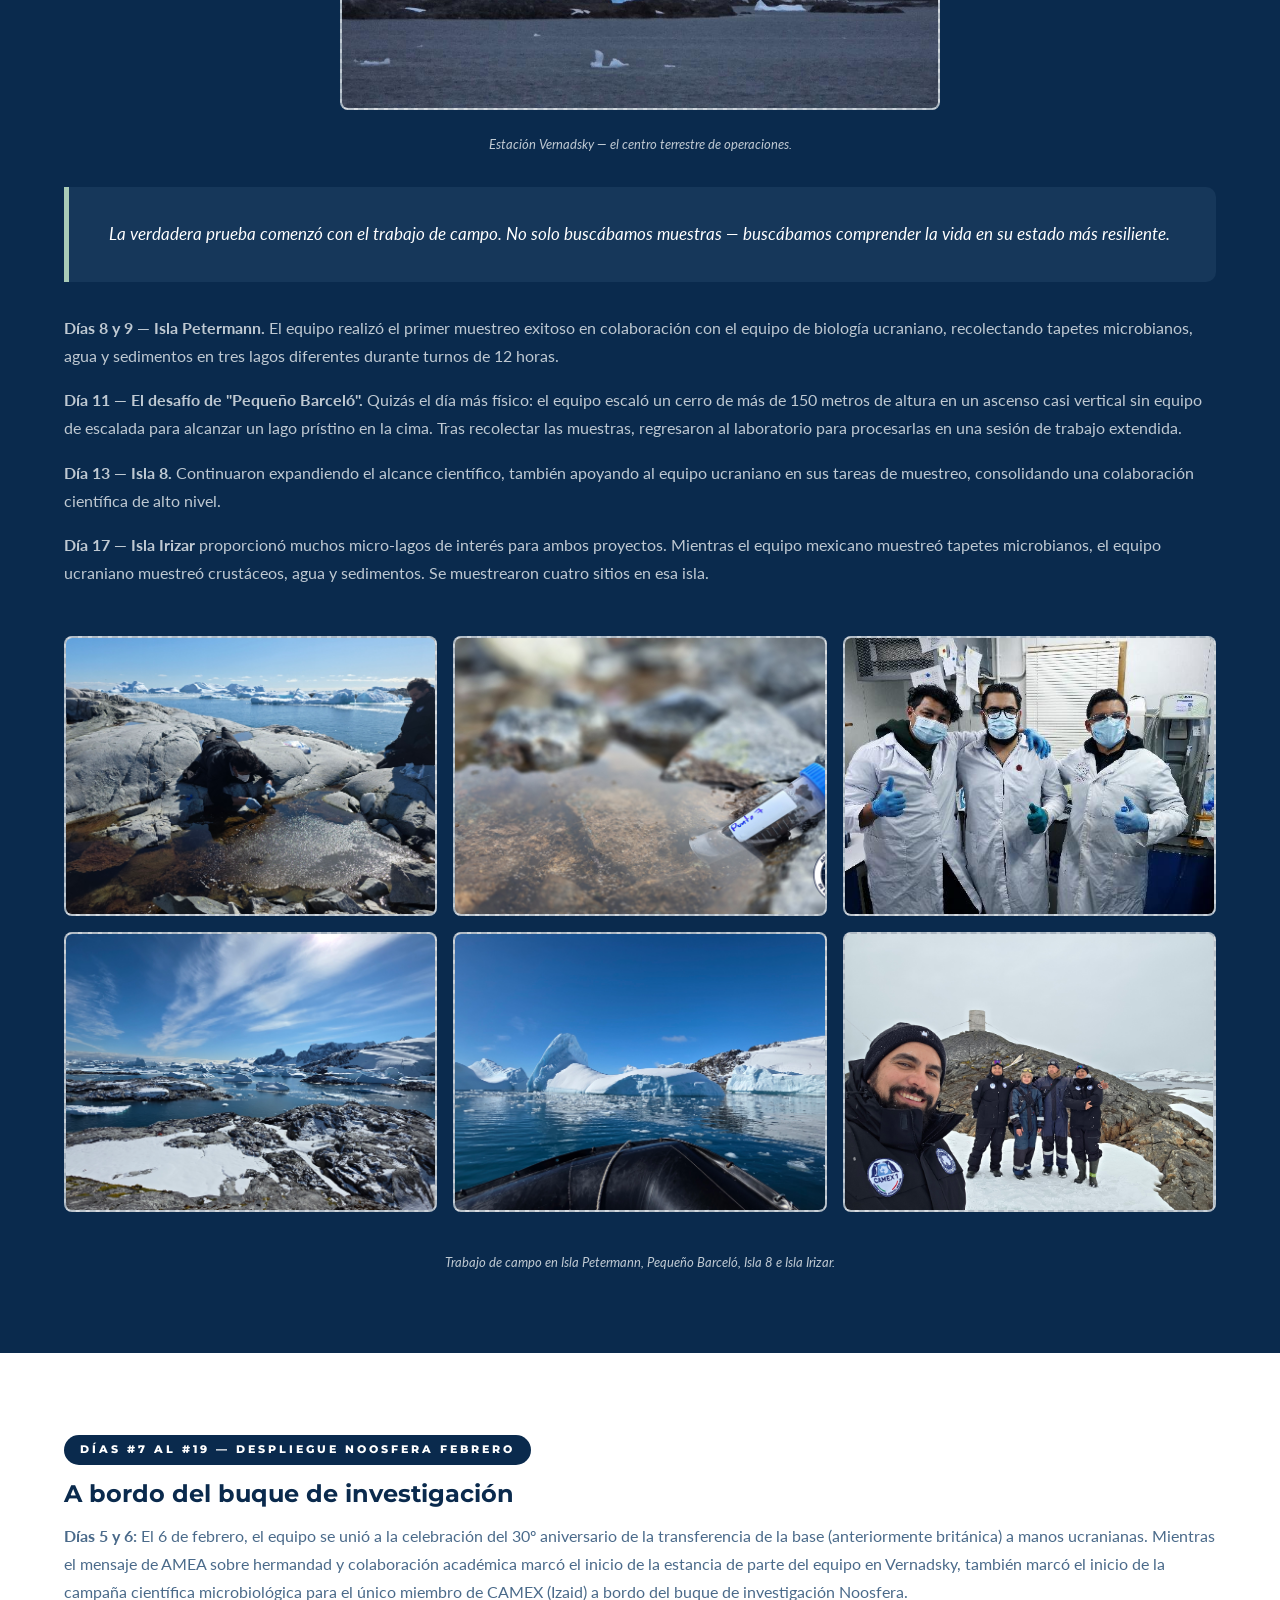
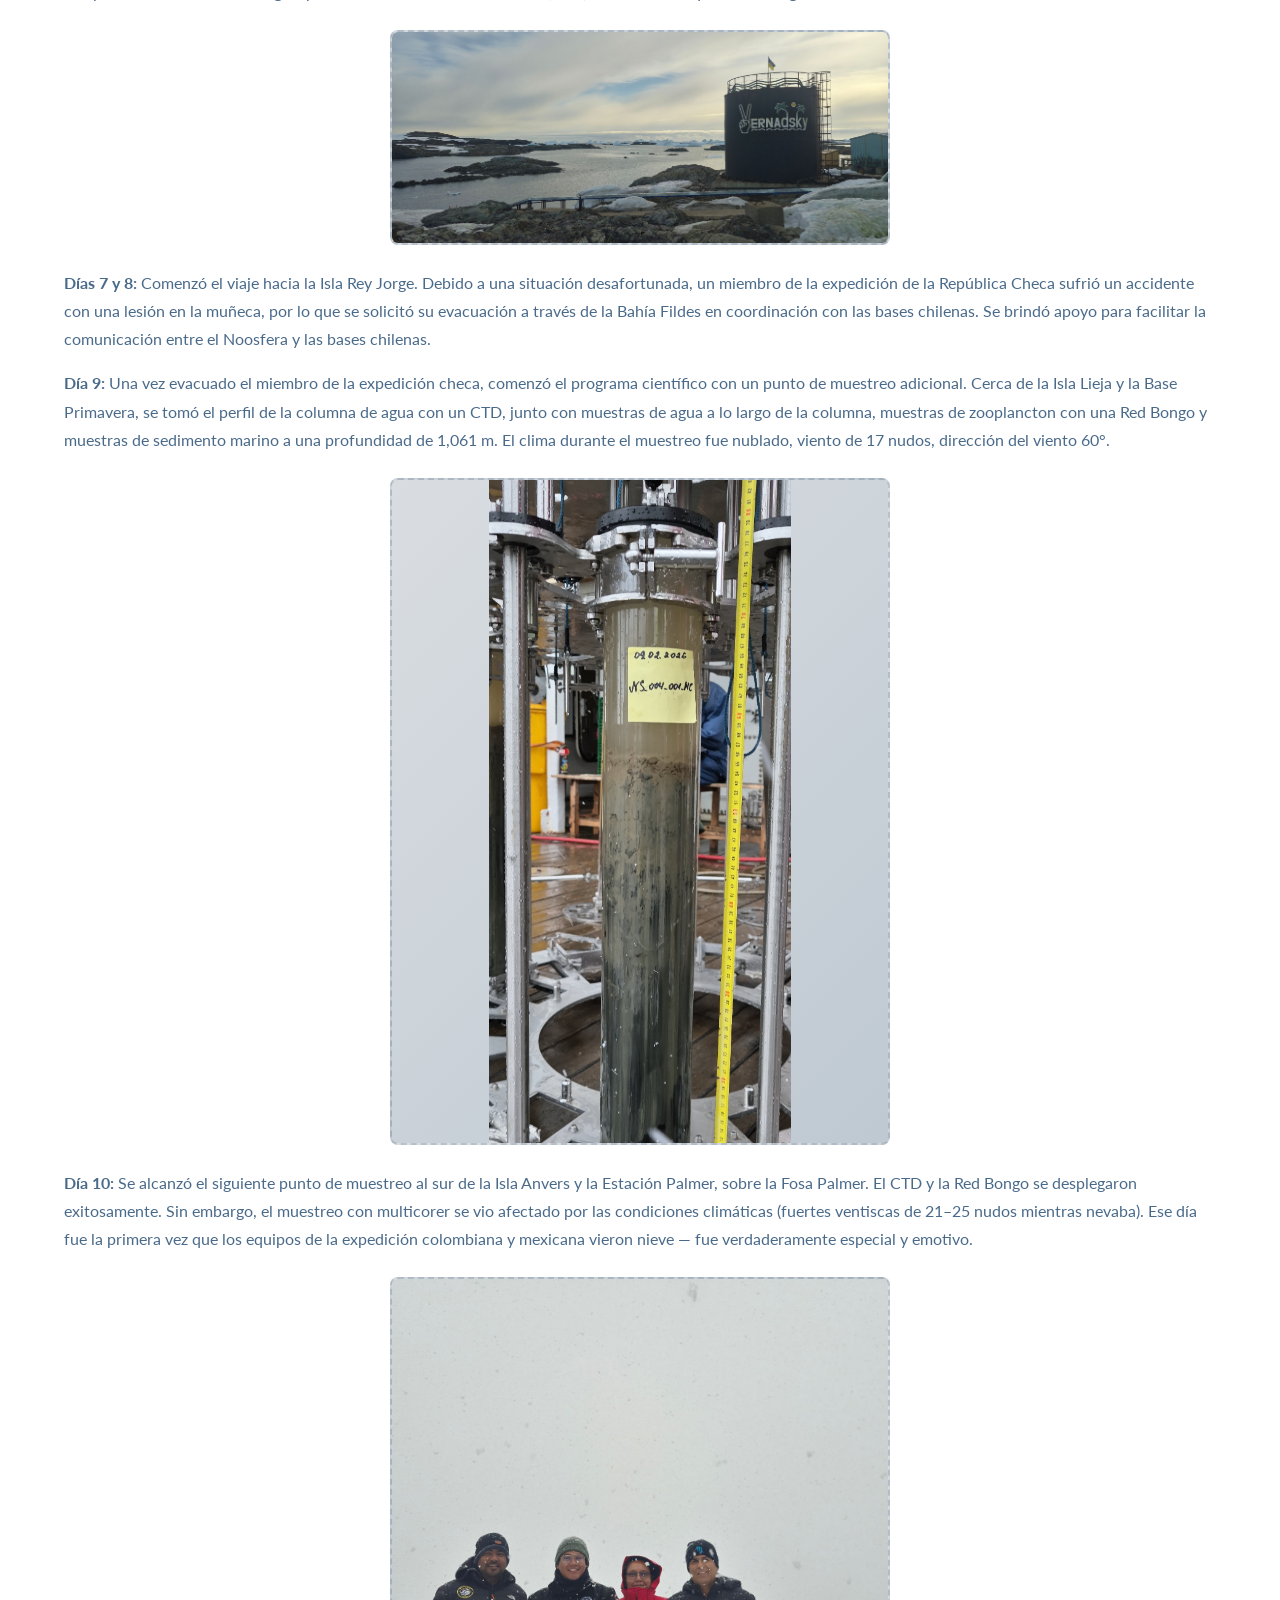
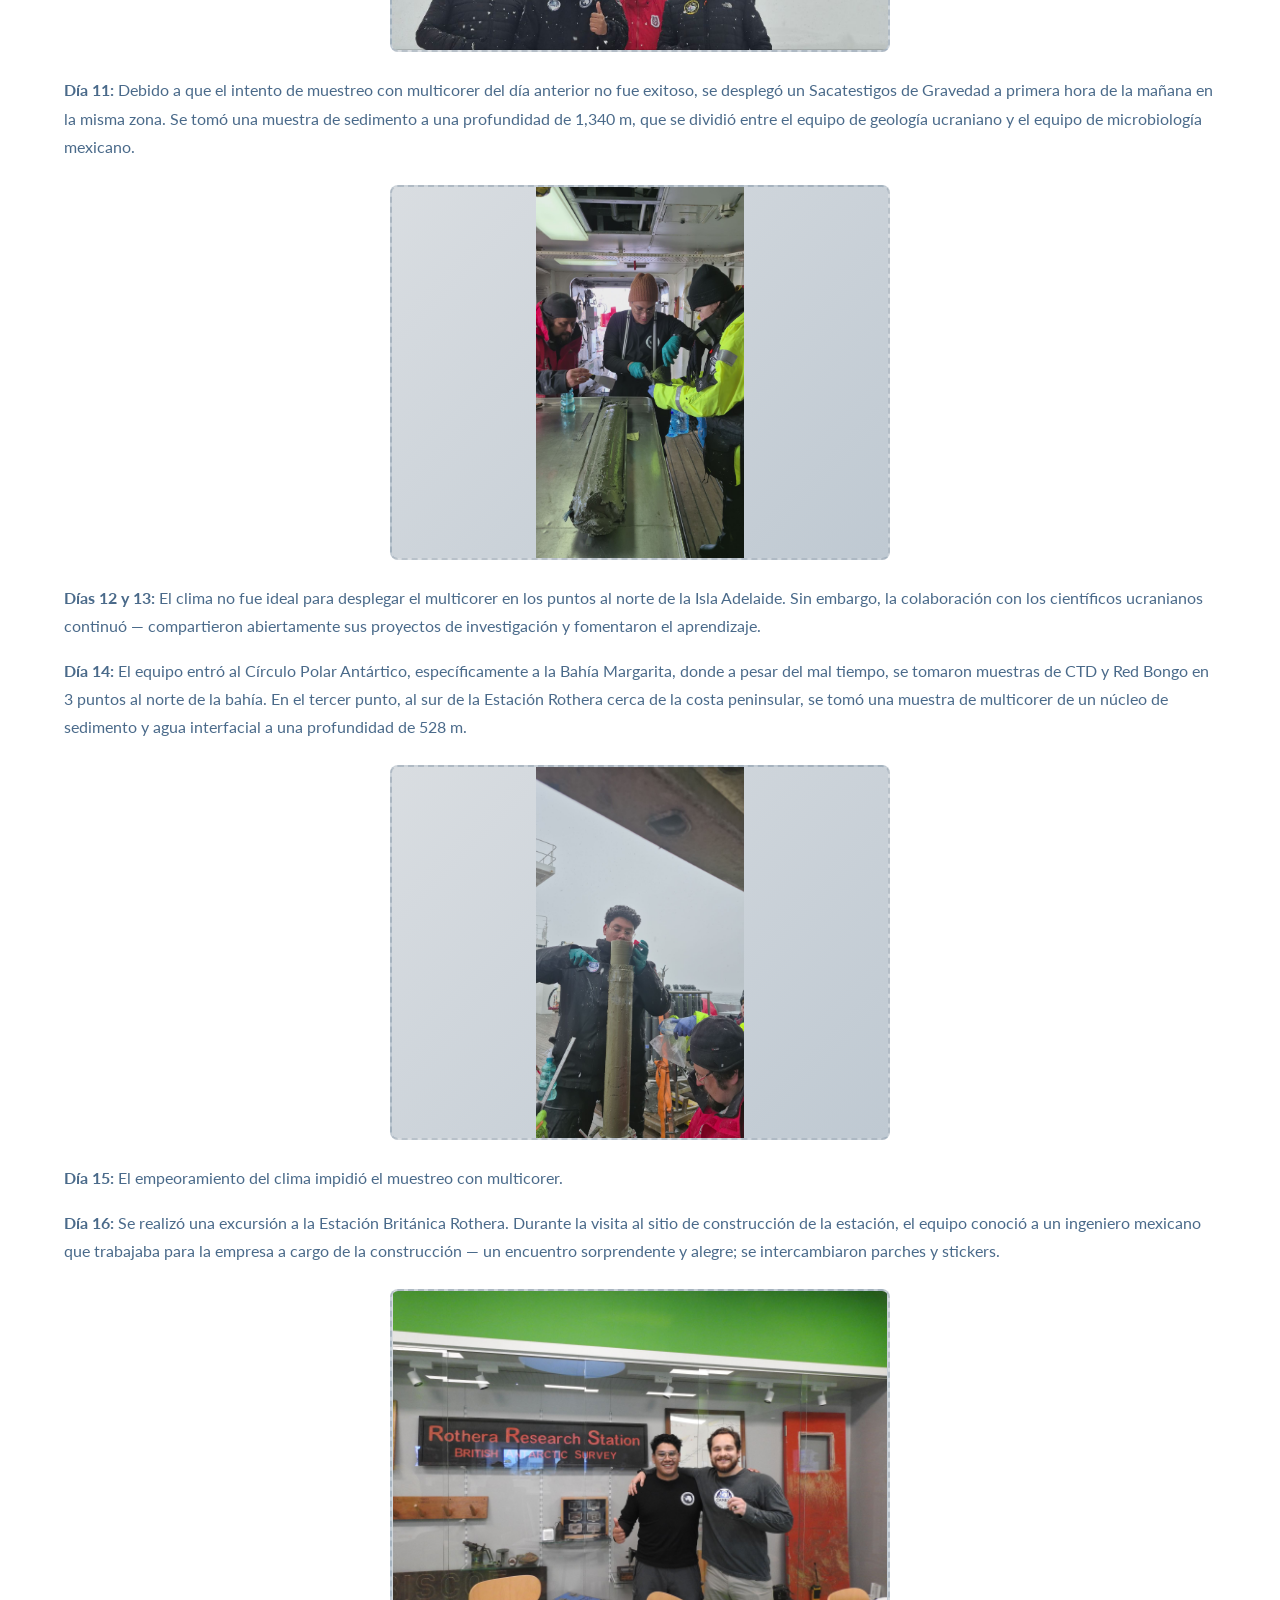
==== commit 54fba8eb: "Cambios Pat 1" ====
--- a/index.html
+++ b/index.html
@@ -30,7 +30,7 @@
         <p class="hero-subtitle"></p>
         <div class="hero-meta">
           <span>Diciembre 2025 – Marzo 2026</span>
-          <span>8 Científicos · 5 Proyectos</span>
+          <span>8 Científicos en la Antártida · 5 Proyectos</span>
           <span>Península Antártica</span>
         </div>
       </section>
@@ -64,7 +64,7 @@
       <div class="container">
         <span class="section-label">Resumen</span>
         <h2 class="section-title">
-          Un Hito Histórico para la Ciencia Polar Mexicana
+          Un hito histórico para la ciencia polar mexicana
         </h2>
         <div class="divider"></div>
         <div class="two-col">
@@ -95,19 +95,31 @@
             <p>
               La misión buscó obtener datos clave sobre logística antártica,
               Geología, Paleosedimentología, ciclos de metano y microbiología de
-              extremófilos, para abordar indicadores del Cambio Climático y
-              potencial biotecnológico.
+              extremófilos. En su conjunto los proyectos estaban orientados en general
+              a abordar indicadores del cambio climatico y el potencial biotecnologico
+              de extremofilos antarticos
             </p>
           </div>
         </div>
 
         <div class="photo-grid photo-grid--2" style="margin-top: 2.5rem">
-          <div class="photo-placeholder landscape">
-            <img src="./images/imagen10.jpg" />
-          </div>
-          <div class="photo-placeholder landscape">
-            <img src="./images/imagen11.jpg" />
-          </div>
+          <figure style="margin: 0;">
+            <div class="photo-placeholder landscape">
+              <img src="./images/imagen10.jpg" alt="Descripción de la imagen 10" />
+            </div>
+            <figcaption style="margin-top: 0.75rem; font-size: 0.875rem; color: #666; text-align: center; font-style: italic; line-height: 1.4;">
+              Diciembre del 2025
+            </figcaption>
+          </figure>
+
+          <figure style="margin: 0;">
+            <div class="photo-placeholder landscape">
+              <img src="./images/imagen11.jpg" alt="Descripción de la imagen 11" />
+            </div>
+            <figcaption style="margin-top: 0.75rem; font-size: 0.875rem; color: #666; text-align: center; font-style: italic; line-height: 1.4;">
+              Febrero del 2026
+            </figcaption>
+          </figure>
         </div>
       </div>
     </section>
@@ -117,8 +129,8 @@
       <blockquote>
         Marcando un hito histórico, esta colaboración permite a los
         investigadores mexicanos realizar investigación científica original
-        dentro de sus propias instituciones, a una escala nunca antes ofrecida a
-        México por otra nación.
+        dentro de sus propias instituciones, aprovechando una oportunidad nunca
+        antes ofrecida a México por otra nación.
       </blockquote>
     </div>
 
@@ -126,7 +138,7 @@
     <section class="section section--frost" id="antecedentes">
       <div class="container">
         <span class="section-label">Marco Estratégico</span>
-        <h2 class="section-title">Antecedentes y Marco Estratégico</h2>
+        <h2 class="section-title">Antecedentes y marco estratégico</h2>
         <div class="divider"></div>
         <div class="body-text">
           <p>
@@ -137,9 +149,9 @@
             Estación Académico Vernadsky en la Península Antártica.
           </p>
           <p>
-            El rompehielos Noosfera es el conducto logístico principal de la
-            misión, incluyendo muestreo oceanográfico, mientras que la Estación
-            Vernadsky es el centro terrestre para muestreo geológico, biológico
+            El rompehielos R/V Noosfera permite a todos los cientificos el acceso 
+            a la Antártida, abordo se realiza investigación oceanografica. Por otro lado
+            la Estación Vernadsky es el centro de operaciones para muestreo geológico, biológico
             y ambiental.
           </p>
           <p>
@@ -159,24 +171,24 @@
     <section class="section section--light" id="cronologia">
       <div class="container">
         <span class="section-label">Hitos</span>
-        <h2 class="section-title">Hitos Clave y Cronología</h2>
+        <h2 class="section-title">Hitos clave y cronología</h2>
         <div class="divider"></div>
 
         <div class="timeline">
           <div class="timeline-item">
             <div class="timeline-date">Febrero 2020</div>
-            <h4>AMEA consolida la ciencia polar nacional</h4>
+            <h4>AMEA da los primeros pasos en la consolidación de la ciencia polar nacional</h4>
             <p>
               La Agencia Mexicana de Estudios Antárticos (AMEA) consolidó un
               currículum integral de ciencia polar nacional, lo que llevó a una
               solicitud formal para el ingreso de México al Comité Científico de
-              Investigación Antártica (SCAR). Esta iniciativa fue respaldada por
-              la Academia Mexicana de Ciencias (AMC).
+              Investigación Antártica (SCAR). Esta iniciativa fue avalada por
+              la Academia Mexicana de Ciencias (AMC) como miembro de International science council (ISC)
             </p>
           </div>
           <div class="timeline-item">
             <div class="timeline-date">21 de marzo de 2021</div>
-            <h4>México es admitido en SCAR</h4>
+            <h4>La aplicación desde la AMEA fue exitosa y México forma parte de SCAR desde 2021</h4>
             <p>
               México fue admitido oficialmente como Miembro Asociado de SCAR por
               primera vez en su historia. Esta membresía brinda a los
@@ -189,7 +201,7 @@
           </div>
           <div class="timeline-item">
             <div class="timeline-date">16 de julio de 2025</div>
-            <h4>Aprobación del proyecto SECIHTI</h4>
+            <h4>Un proyecto Interinstitucional liderado por AMEA logra la adjudicación de un proyecto SECIHTI</h4>
             <p>
               Aprobación formal del proyecto SECIHTI CIORGANISMOS 2025-91,
               titulado "Fortalecimiento del vínculo internacional entre México y
@@ -203,26 +215,26 @@
             <div class="timeline-date">Agosto 2025</div>
             <h4>Delegación de NASC visita México</h4>
             <p>
-              Una delegación de alto nivel del Centro Científico Antártico
+              Por invitación de AMEA y de la embajada de Ucrania en México,
+              una delegación de alto nivel del Centro Científico Antártico
               Nacional de Ucrania (NASC) visitó México para reunirse con
               investigadores mexicanos y firmar un acuerdo estratégico de
-              colaboración a cinco años, en coordinación con la Embajada de
-              Ucrania en México.
+              colaboración entre AMEA (México) y NASC (Ucrania) por cinco años, 
+              en coordinación con la Embajada de Ucrania en México.
             </p>
           </div>
           <div class="timeline-item">
             <div class="timeline-date">Septiembre 2025</div>
-            <h4>Convocatoria abierta de proyectos</h4>
+            <h4>Convocatoria abierta de proyectos en Septiembre del 2025</h4>
             <p>
               Se emitió una convocatoria abierta conjunta AMEA-NASC para
-              proyectos científicos dirigida a investigadores mexicanos de
-              diversas instituciones, para definir el alcance de la campaña
-              inaugural.
+              proyectos científicos dirigida a investigadores mexicanos en instituciones
+              mexicanas.
             </p>
           </div>
           <div class="timeline-item">
             <div class="timeline-date">18 de noviembre de 2025</div>
-            <h4>Aprobación de proyectos CAMEX-1</h4>
+            <h4>Aprobación de proyectos en la Primera Cmapaña Cientifica Mexicana (CAMEX -1) </h4>
             <p>
               Se finalizó la aprobación formal de los proyectos científicos que
               componen la campaña CAMEX-1.
@@ -230,17 +242,14 @@
           </div>
           <div class="timeline-item">
             <div class="timeline-date">Diciembre 2025 – Marzo 2026</div>
-            <h4>Ejecución de CAMEX-1</h4>
+            <h4>Ejecución de trabajo cientifico en la Antártida en la campaña CAMEX-1</h4>
             <p>
               CAMEX-1 representa un hito histórico en la ciencia y la diplomacia
-              polar mexicana. Las participaciones previas de científicos
-              mexicanos en campañas antárticas fueron resultado de esfuerzos de
-              investigación individuales por invitación o vinculadas a
-              subvenciones internacionales. Organizada por la Agencia Mexicana
+              polar mexicana. Organizada por la Agencia Mexicana
               de Estudios Antárticos (AMEA) en una alianza bilateral estratégica
-              de cinco años con el Centro Científico Nacional Antártico de
-              Ucrania (NASC), se logro la primera misión científica mexicana en
-              el continente antártico
+              por cinco años con el Centro Científico Nacional Antártico de
+              Ucrania (NASC), se logró la primera misión científica mexicana en
+              un contingente organizado en el continente blanco.
             </p>
           </div>
         </div>
@@ -286,18 +295,18 @@
     <section class="section section--dark" id="proyectos">
       <div class="container">
         <span class="section-label">Ciencia</span>
-        <h2 class="section-title">Proyectos Científicos Respaldados</h2>
+        <h2 class="section-title">Proyectos científicos respaldados</h2>
         <div class="divider"></div>
         <p class="lead">
           Un equipo multi-institucional de ocho científicos y estudiantes de
           doctorado mexicanos realizaron trabajo de campo a lo largo del
-          Archipiélago Wilhelm para abordar desafíos ambientales globales.
+          Archipiélago Wilhelm, en la peninsula Antártica, para abordar desafíos ambientales globales.
         </p>
         <div class="project-list">
           <div class="project-card">
             <h4>Geología</h4>
             <p>
-              Investigación de la historia pasada y reciente de la Península
+              Investigación de la historia geológica de la Península
               Antártica.
             </p>
           </div>
@@ -336,30 +345,30 @@
     <section class="section section--frost" id="resultados">
       <div class="container">
         <span class="section-label">Impacto</span>
-        <h2 class="section-title">Resultados Clave e Impacto Institucional</h2>
+        <h2 class="section-title">Resultados clave e impacto institucional</h2>
         <div class="divider"></div>
 
         <div class="data-cards">
           <div class="data-card">
-            <div class="number">30</div>
-            <div class="unit">kg de rocas</div>
-            <p>Muestras geológicas recolectadas en el Archipiélago Wilhelm.</p>
+            <div class="number">13</div>
+            <div class="unit">Sitios de muestreo</div>
+            <p>13 sitios de muestreo de interes geológico donde se obtuvieron muestras geológicas recolectadas en el Archipiélago Wilhelm.</p>
           </div>
           <div class="data-card">
-            <div class="number">33</div>
-            <div class="unit">kg sedimentos marinos</div>
+            <div class="number">6</div>
+            <div class="unit">Núcleos sedimentos</div>
             <p>
               Núcleos de sedimento para análisis paleoclimático y biogeoquímico.
             </p>
           </div>
           <div class="data-card">
-            <div class="number">28.6</div>
-            <div class="unit">kg sedimento y agua</div>
+            <div class="number">5</div>
+            <div class="unit">Núcleos marinos</div>
             <p>Muestras adicionales para investigación de ciclos de metano.</p>
           </div>
           <div class="data-card">
-            <div class="number">344</div>
-            <div class="unit">ítems microbiológicos</div>
+            <div class="number">14</div>
+            <div class="unit">Sitios de interés microbiológicos</div>
             <p>Tapetes microbianos, cultivos y especímenes de extremófilos.</p>
           </div>
         </div>
@@ -377,9 +386,8 @@
               Hitos técnicos
             </h3>
             <p>
-              El trabajo de campo incluyó muestreo en altura en "Pequeño
-              Barceló" (150 m de elevación) e identificación de sobresaturación
-              de oxígeno biogénico en Isla Ocho.
+              El clima fue favorable y todos los proyecto colectaron 
+              muestras de gran interés cientifico
             </p>
 
             <h3
@@ -435,10 +443,10 @@
               Red institucional
             </h3>
             <p>
-              AMEA ha firmado documentos de colaboración con CICESE y UABCS, y
-              avanza en la formalización con UABC, CIATEJ, UAEMEX, UAEM, UNAM,
+              AMEA ha firmado documentos de colaboración con CICESE, UABCS, UABC y CIATEJ
+              avanza en la formalización con UAEMEX, UAEM, UNAM,
               INACH (Chile) y UMAG (Chile). AMEA también ha facilitado la
-              colaboración entre la UNAM (Facultad de Ciencias y ENCiT) y la
+              colaboración entre la UNAM (Facultad de Ciencias y ENCIT) y la
               Universidad Tarás Shevchenko de Kiev.
             </p>
           </div>
@@ -451,7 +459,7 @@
       <div class="container">
         <span class="section-label">Enlace Internacional</span>
         <h2 class="section-title">
-          Actividades Clave y Avance Estratégico en Chile
+          Actividades clave y cooperación estratégica en chile
         </h2>
         <div class="divider"></div>
         <div class="body-text">
@@ -461,9 +469,9 @@
             (INACH). Las reuniones con el Rector de la UMAG, Dr. José Maripani,
             se enfocaron en programas de intercambio y servicio social para
             estudiantes, mientras que la coordinación con el Dr. Gino Casassa
-            del INACH se centró en el apoyo operativo para CAMEX-1. El "Simposio
+            del INACH se centró en el apoyo operativo para CAMEX-1. El "Simposio acádemico
             México-Chile" exploró oportunidades compartidas en ciencia
-            antártica, incluyendo bioinformática y glaciología.
+            antártica, incluyendo bioinformática, glaciología, estudios de corrientes marinas, biodiversidad acúatica y paleontología.
           </p>
         </div>
 
@@ -486,17 +494,19 @@
               Arenas para marcar el lanzamiento operativo de CAMEX-1.
             </p>
             <p style="margin-top: 0.5rem">
-              Entre los asistentes clave se encontraban el Embajador Serhiy
+              Entre los invitados especiales se encontraban el Embajador Serhiy
               Pohoreltsev (Ucrania ante México), el Embajador Yuriy Dyudin
               (Ucrania ante Chile), la Embajadora Laura Beatriz Moreno Rodríguez
               (México ante Chile), Evgen Dykyi (Director del NASC, conectado de
               forma remota desde Kiev) e Itzel Ortega (IME, Directora de
-              vinculación y cultura).
+              vinculación y cultura), María Pavlovzka (Directora de Biología del NASC),
+              Natalia Shepel (Directoria de Oceanografía del NASC) y el capitan Pablo
+              (Capitán del Noosfera)
             </p>
             <p style="margin-top: 0.5rem">
               Se realizaron reuniones estratégicas de alto nivel en las
               embajadas de México y Ucrania en Santiago para promover el
-              intercambio académico trilateral, la cooperación científica y los
+              intercambio académico como, la cooperación científica y los
               vínculos institucionales a largo plazo. Se sostuvieron consultas
               con Tatiana Clouthier (Directora del IME, SRE) para asegurar el
               apoyo de la cancillería a las iniciativas continuas de ciencia y
@@ -527,15 +537,11 @@
             <p style="margin-top: 0.5rem">
               <strong>Universidad de Magallanes (UMAG):</strong> Las reuniones
               con el Rector José Maripani y el Dr. Máximo Frangopoulos se
-              enfocaron en formalizar programas de intercambio estudiantil,
-              oportunidades de servicio social y prácticas profesionales. Las
-              instalaciones de la UMAG se utilizaron para la preparación de
-              medios de cultivo y materiales del proyecto CAMEX1-Microbiol, así
-              como para almacenamiento de muestras y apoyo logístico de otros
-              cuatro subproyectos de la campaña.
+              enfocaron en la creación de programas de intercambio estudiantil,
+              oportunidades de servicio social y prácticas profesionales, posgrado, etc.
             </p>
             <p style="margin-top: 0.5rem">
-              <strong>Simposio México-Chile:</strong> La delegación organizó y
+              <strong>Simposio Académico México-Chile:</strong> AMEA e INACH organizaron y
               participó en el simposio "Oportunidades de Colaboración en Ciencia
               Antártica", facilitando la transferencia directa de conocimiento
               entre investigadores polares mexicanos y chilenos.
@@ -570,7 +576,7 @@
     <section class="section section--light" id="cronica">
       <div class="container">
         <span class="section-label">Crónica</span>
-        <h2 class="section-title">Despliegue de Febrero CAMEX-1</h2>
+        <h2 class="section-title">Despliegue de febrero CAMEX-1</h2>
         <p class="lead" style="margin-bottom: 0.5rem">
           Ciencia mexicana para la investigación del cambio climático
         </p>
@@ -899,7 +905,7 @@
     <section class="section section--slate">
       <div class="container">
         <div class="logbook-day">
-          <h3>III. Más allá del Círculo: la expedición del Noosfera</h3>
+          <h3>III. Más allá del Círculo Polar: la expedición del Noosfera</h3>
           <p style="color: var(--frost)">
             <strong>El laboratorio flotante:</strong> La vida a bordo del
             rompehielos ucraniano Noosfera se convirtió en una experiencia
@@ -1053,10 +1059,10 @@
     <div class="pull-quote">
       <blockquote>
         Un logro histórico para México en la Antártida: El 12 de diciembre de
-        2025, la bandera nacional fue izada por primera vez en una estación de
-        investigación para la misión CAMEX-1. Posteriormente, el 20 de febrero,
-        se instaló exitosamente la primera señalización direccional permanente
-        mexicana.
+        2025, la bandera nacional que representaba a un contingente organizado de Cientificos
+        en la Antártida fue izada por primera vez en la base academica Vernadsky. Posteriormente, 
+        el 20 de febrero, se instaló exitosamente la primera señal desde la peninsula Antártica
+        hacia México en una donación de artesanos de Queretaro
       </blockquote>
     </div>
 
@@ -1120,7 +1126,7 @@
     <section class="section section--dark" id="ubicaciones">
       <div class="container">
         <span class="section-label">Ubicaciones</span>
-        <h2 class="section-title">Puntos de la Expedición</h2>
+        <h2 class="section-title">Puntos de la expedición</h2>
         <p class="lead">
           14 ubicaciones visitadas a bordo del B/I Noosfera y en la Estación
           Vernadsky. <br /><span class="copy-hint">
@@ -1150,7 +1156,7 @@
     <section class="section section--dark" id="equipo">
       <div class="container">
         <span class="section-label">Equipo</span>
-        <h2 class="section-title">Científicos Participantes</h2>
+        <h2 class="section-title">Científicos participantes en la Antártida</h2>
         <p class="lead">
           Trabajo de campo antártico — Diciembre 2025 y febrero 2026
         </p>
@@ -1215,7 +1221,7 @@
           </div>
         </div>
 
-        <h2 class="section-title">Equipo en Tierra</h2>
+        <h2 class="section-title">Equipo en tierra</h2>
         <p class="lead">Directores de la AMEA - desde México</p>
         <div class="divider"></div>
 
@@ -1224,41 +1230,41 @@
             <div class="scientist-avatar">PV</div>
             <div class="scientist-info">
               <h5>Patricia Valdespino</h5>
-              <span>Presidenta</span>
+              <span>Presidenta de AMEA</span>
             </div>
           </div>
           <div class="scientist">
             <div class="scientist-avatar">JA</div>
             <div class="scientist-info">
               <h5>Jorge Acevedo</h5>
-              <span>Director de Sustentabilidad</span>
+              <span>Director de Sustentabilidad de la AMEA</span>
             </div>
           </div>
           <div class="scientist">
             <div class="scientist-avatar">NT</div>
             <div class="scientist-info">
-              <h5>Norma Torres</h5>
-              <span>Directora de Comunicación</span>
+              <h5>Norma Ávila</h5>
+              <span>Directora de Comunicación de la AMEA</span>
             </div>
           </div>
           <div class="scientist">
             <div class="scientist-avatar">DG</div>
             <div class="scientist-info">
               <h5>Daniel García</h5>
-              <span>Director de Colaboración</span>
+              <span>Director de Colaboración de la AMEA</span>
             </div>
           </div>
           <div class="scientist">
             <div class="scientist-avatar">AN</div>
             <div class="scientist-info">
               <h5>Ana Navarro</h5>
-              <span>Directora de Proyectos</span>
+              <span>Directora de Proyectos de la AMEA</span>
             </div>
           </div>
           <div class="scientist">
             <div class="scientist-avatar">❤️</div>
             <div class="scientist-info">
-              <h5>Equipo de Practicantes y Voluntarios</h5>
+              <h5>Equipo de Practicantes y Voluntarios de la AMEA</h5>
               <span>UdeG</span>
             </div>
           </div>
@@ -1267,6 +1273,20 @@
             <div class="scientist-info">
               <h5>Frans Smith</h5>
               <span>Coordinador Tecnológico desde Perú</span>
+            </div>
+          </div>
+          <div class="scientist">
+            <div class="scientist-avatar">EH</div>
+            <div class="scientist-info">
+              <h5>Eva Hernández </h5>
+              <span>Consejera de la AMEA</span>
+            </div>
+          </div>
+          <div class="scientist">
+            <div class="scientist-avatar">EV</div>
+            <div class="scientist-info">
+              <h5>Egar Valdés</h5>
+              <span>Consejero de la AMEA</span>
             </div>
           </div>
         </div>
@@ -1376,8 +1396,8 @@
           </a>
         </div>
 
-        <h2 class="section-title">Artistas Letrero</h2>
-        <p class="lead">Los creadores del letrero de madera</p>
+        <h2 class="section-title">Artistas de la señal de México</h2>
+        <p class="lead">Los creadores de la señal de México en la Antártida</p>
         <div class="divider"></div>
 
         <div class="scientists-grid">
@@ -1417,7 +1437,7 @@
     <section class="section section--frost" id="futuro">
       <div class="container">
         <span class="section-label">Perspectivas</span>
-        <h2 class="section-title">Oportunidades de Investigación Futuras</h2>
+        <h2 class="section-title">Oportunidades futuras de investigación </h2>
         <div class="divider"></div>
         <div class="body-text">
           <p>
--- a/css/styles.css
+++ b/css/styles.css
@@ -172,6 +172,16 @@
     right: 5%;
   }
 }
+@media (max-height: 550px) {
+  img#amea-head {
+    width: 200px;
+  }
+}
+@media (max-height: 700px) {
+  img#amea-head {
+    width: 300px;
+  }
+}
 
 .scroll-indicator {
   position: absolute;
@@ -435,7 +445,7 @@
 /* ── TIMELINE ── */
 .timeline {
   position: relative;
-  padding-left: 2.5rem;
+  padding-left: 2.2rem;
   margin-top: 2.5rem;
 }
 
@@ -443,7 +453,7 @@
   content: "";
   position: absolute;
   left: 0;
-  top: 0;
+  top: 5px;
   bottom: 0;
   width: 3px;
   background: linear-gradient(to bottom, var(--ice-blue), var(--sage));
@@ -631,6 +641,7 @@
   grid-template-columns: repeat(auto-fit, minmax(260px, 1fr));
   gap: 1rem;
   margin-top: 2rem;
+  margin-bottom: 2.5rem;
 }
 
 .scientist {
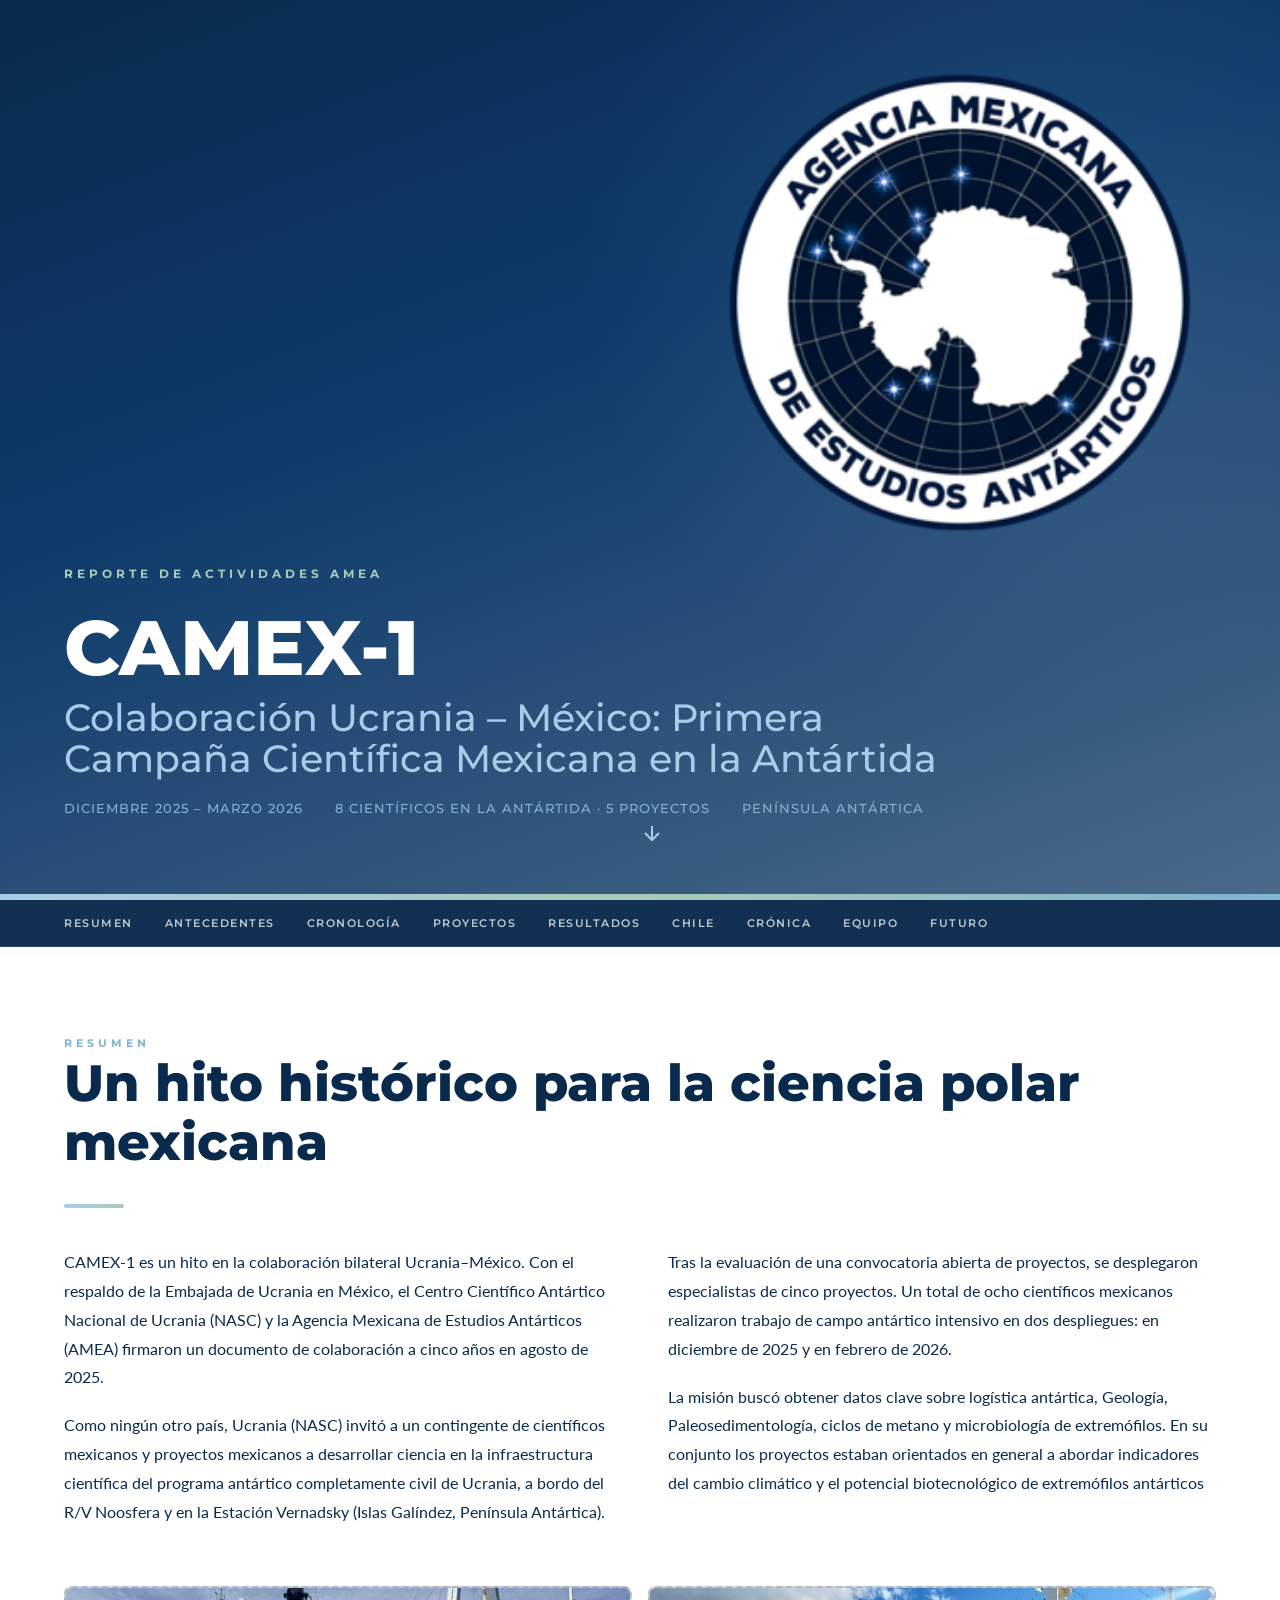
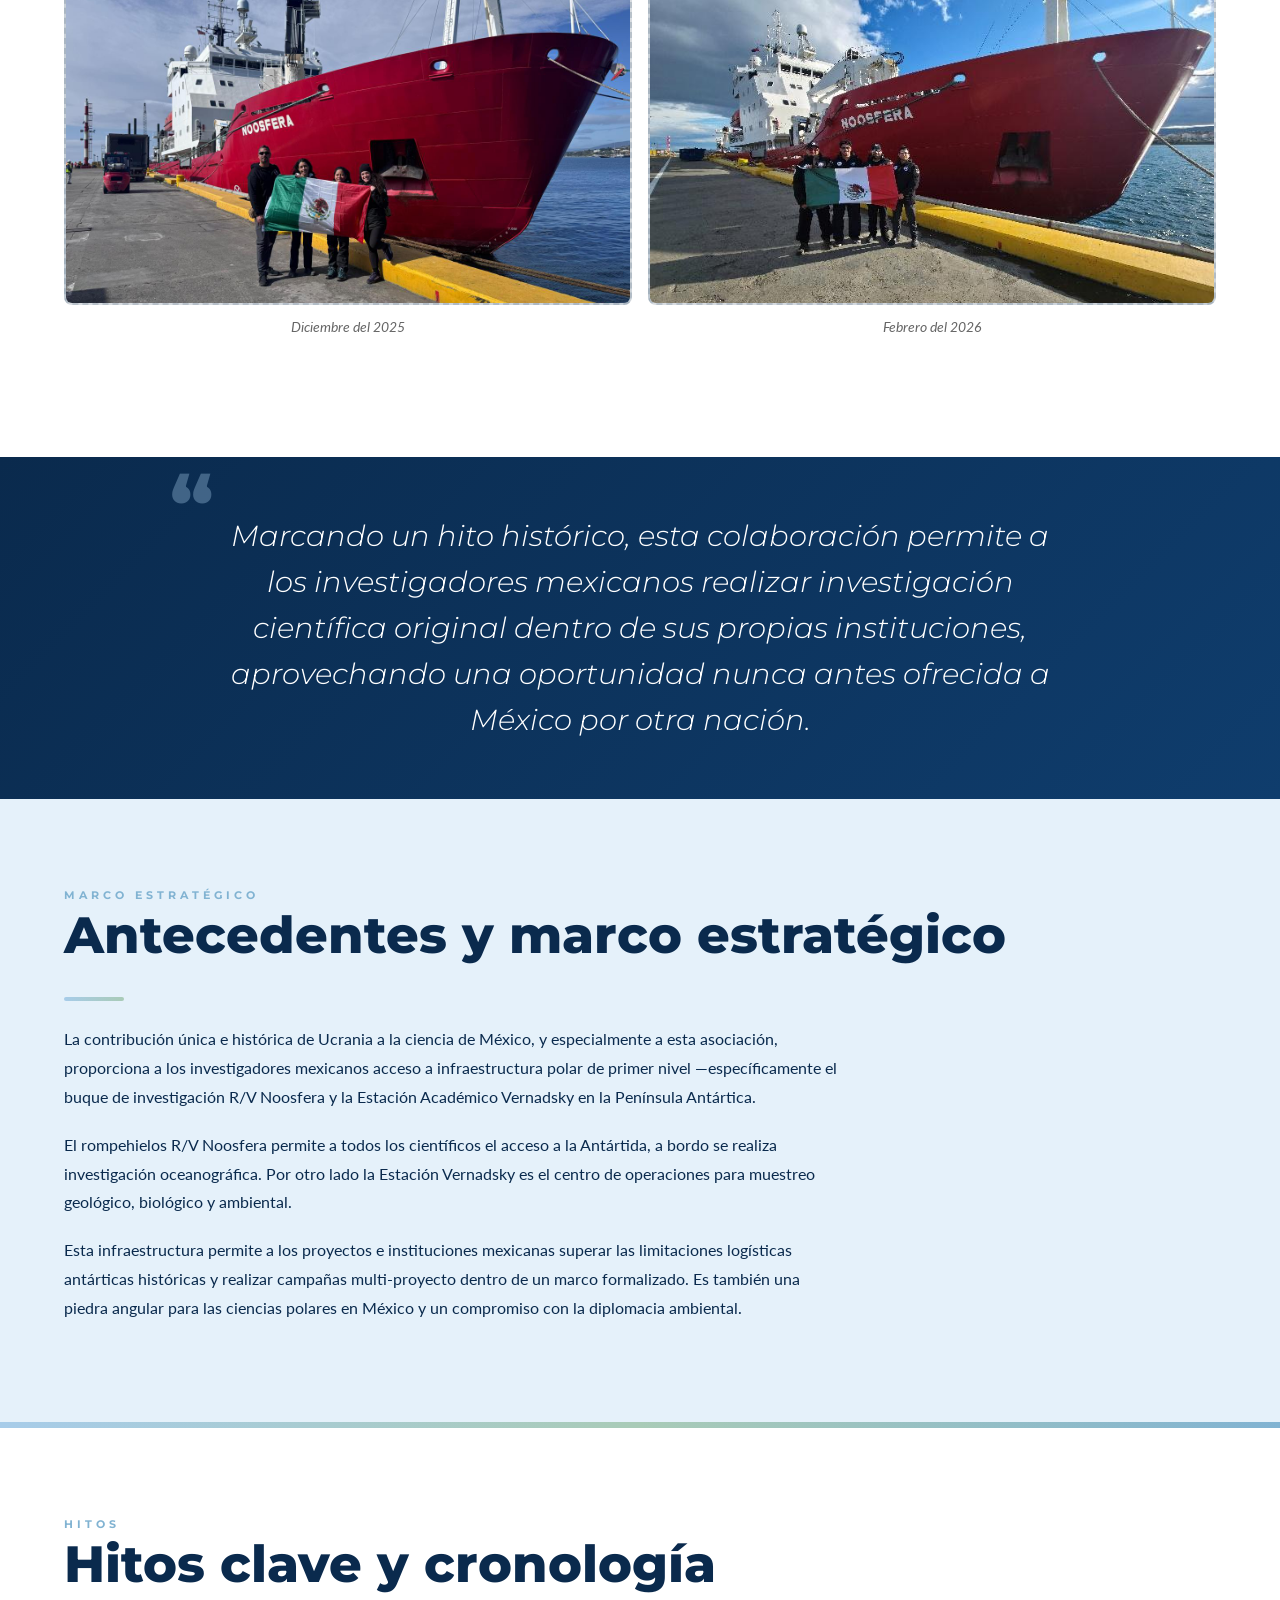
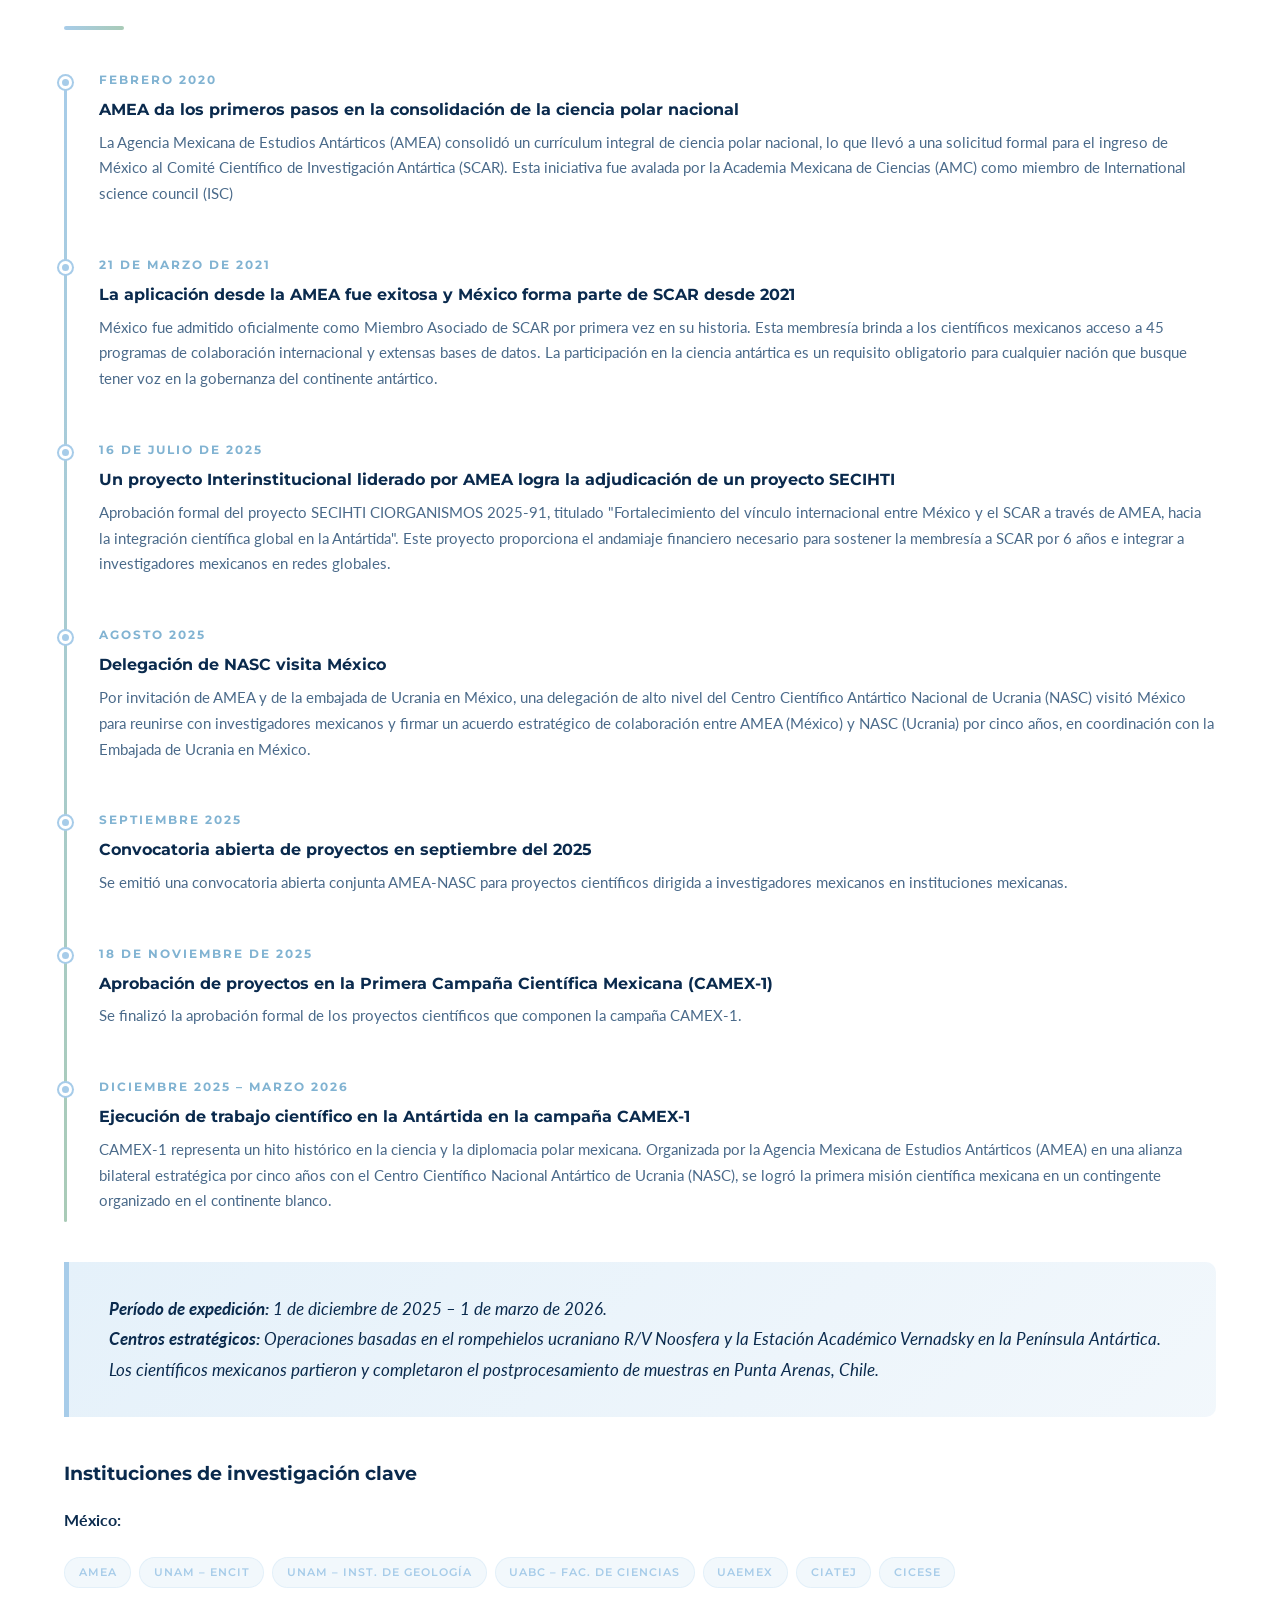
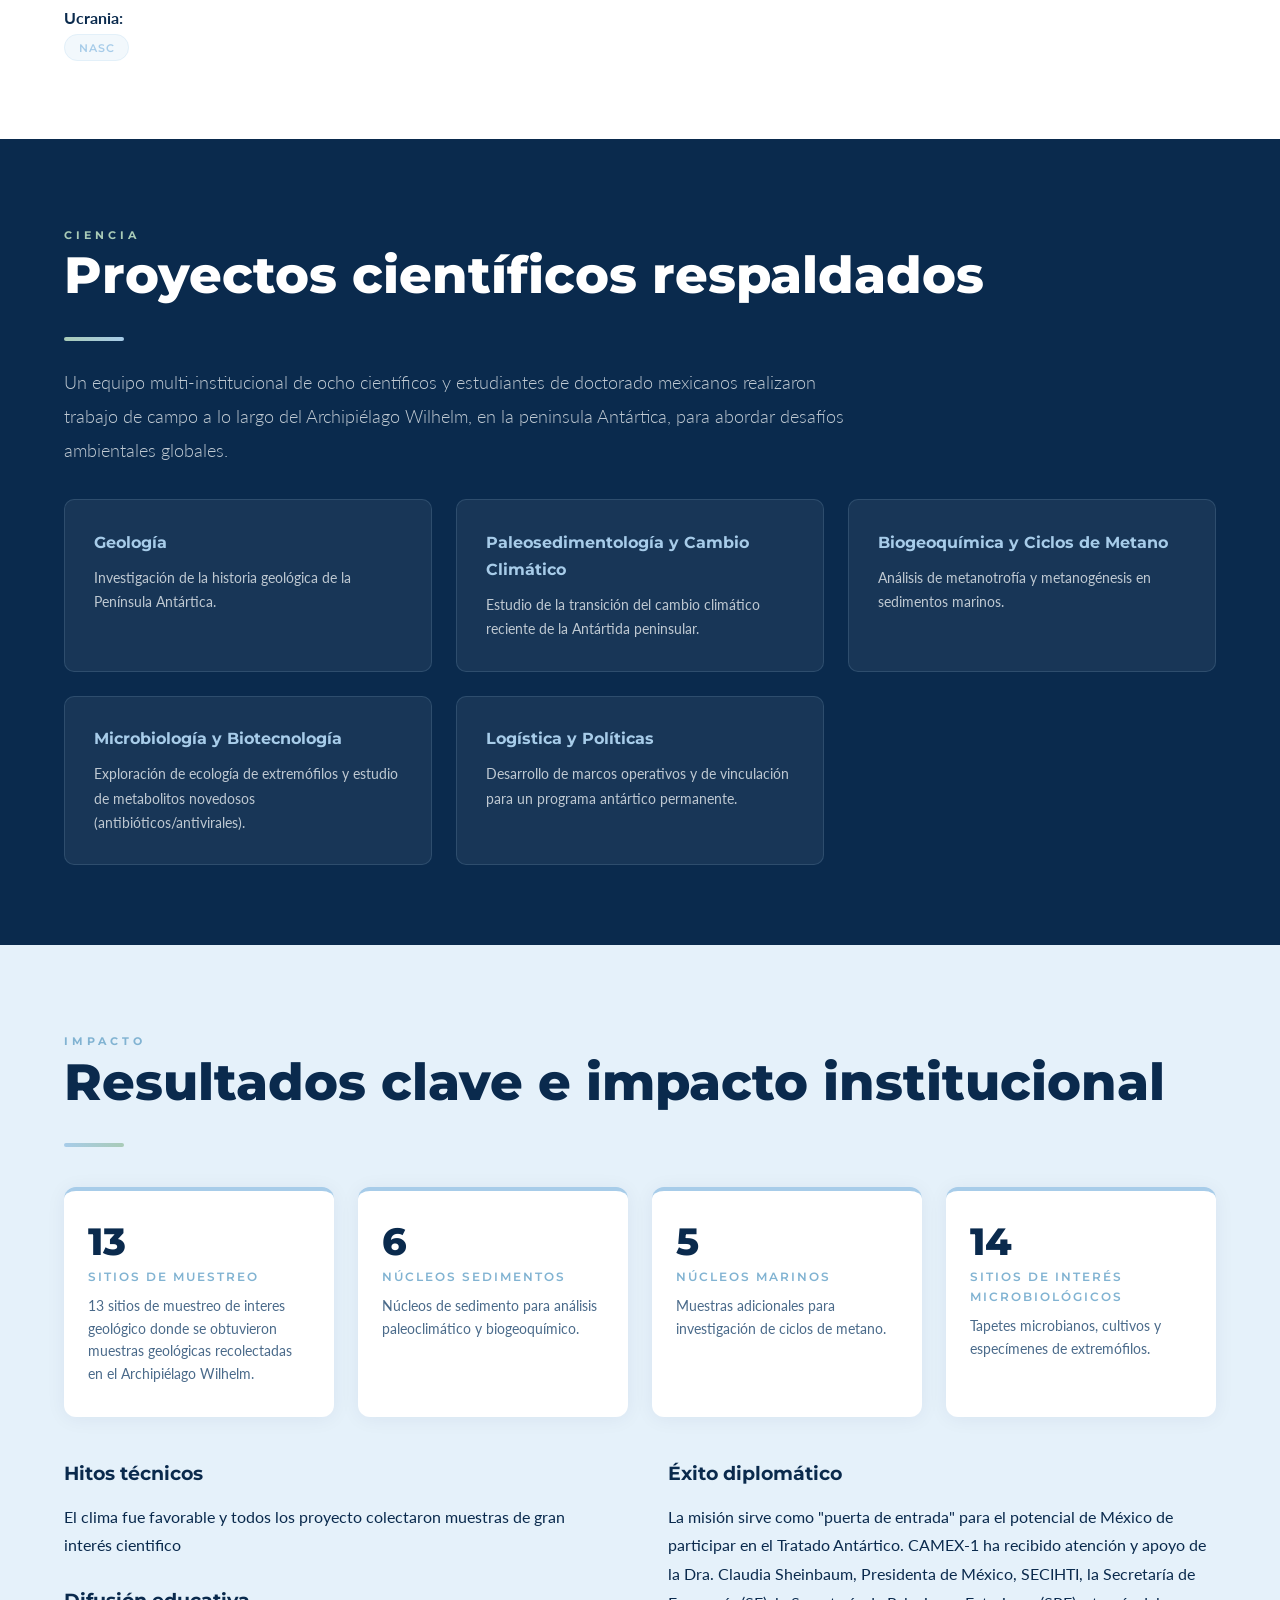
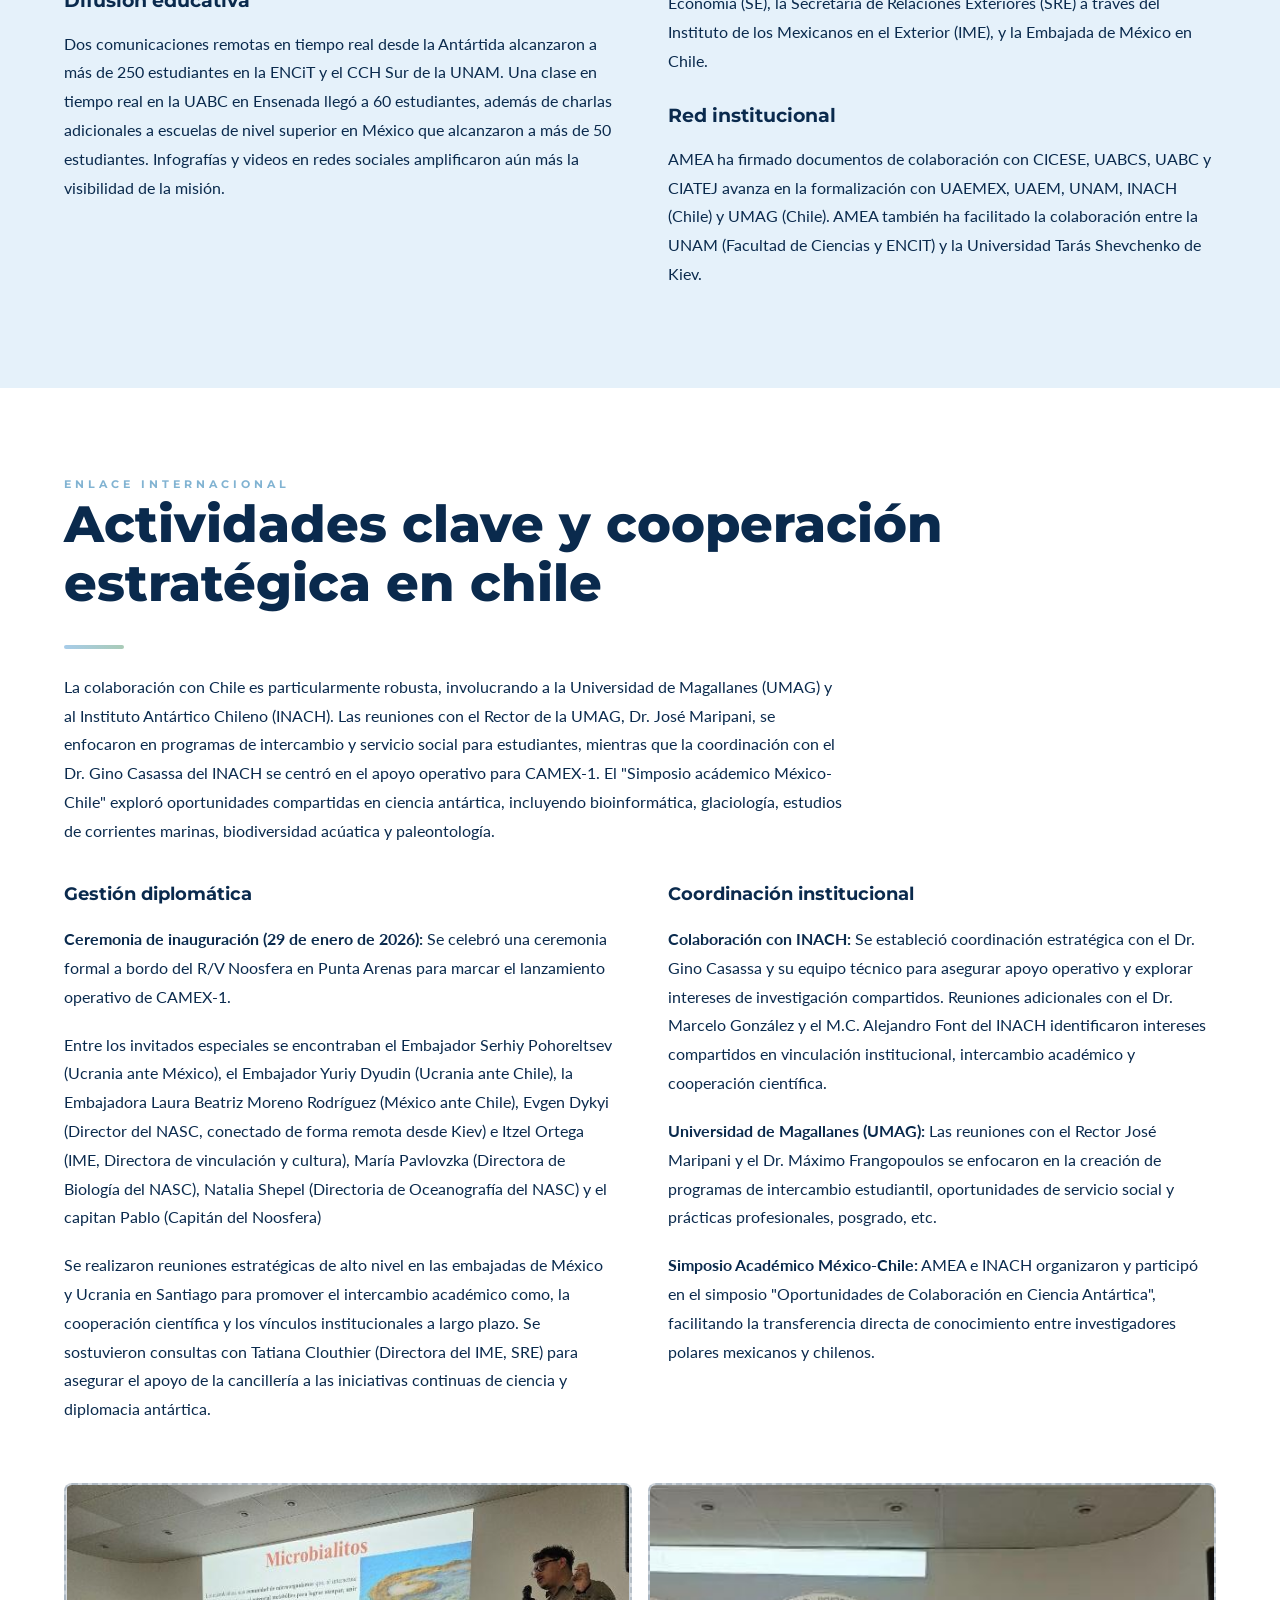
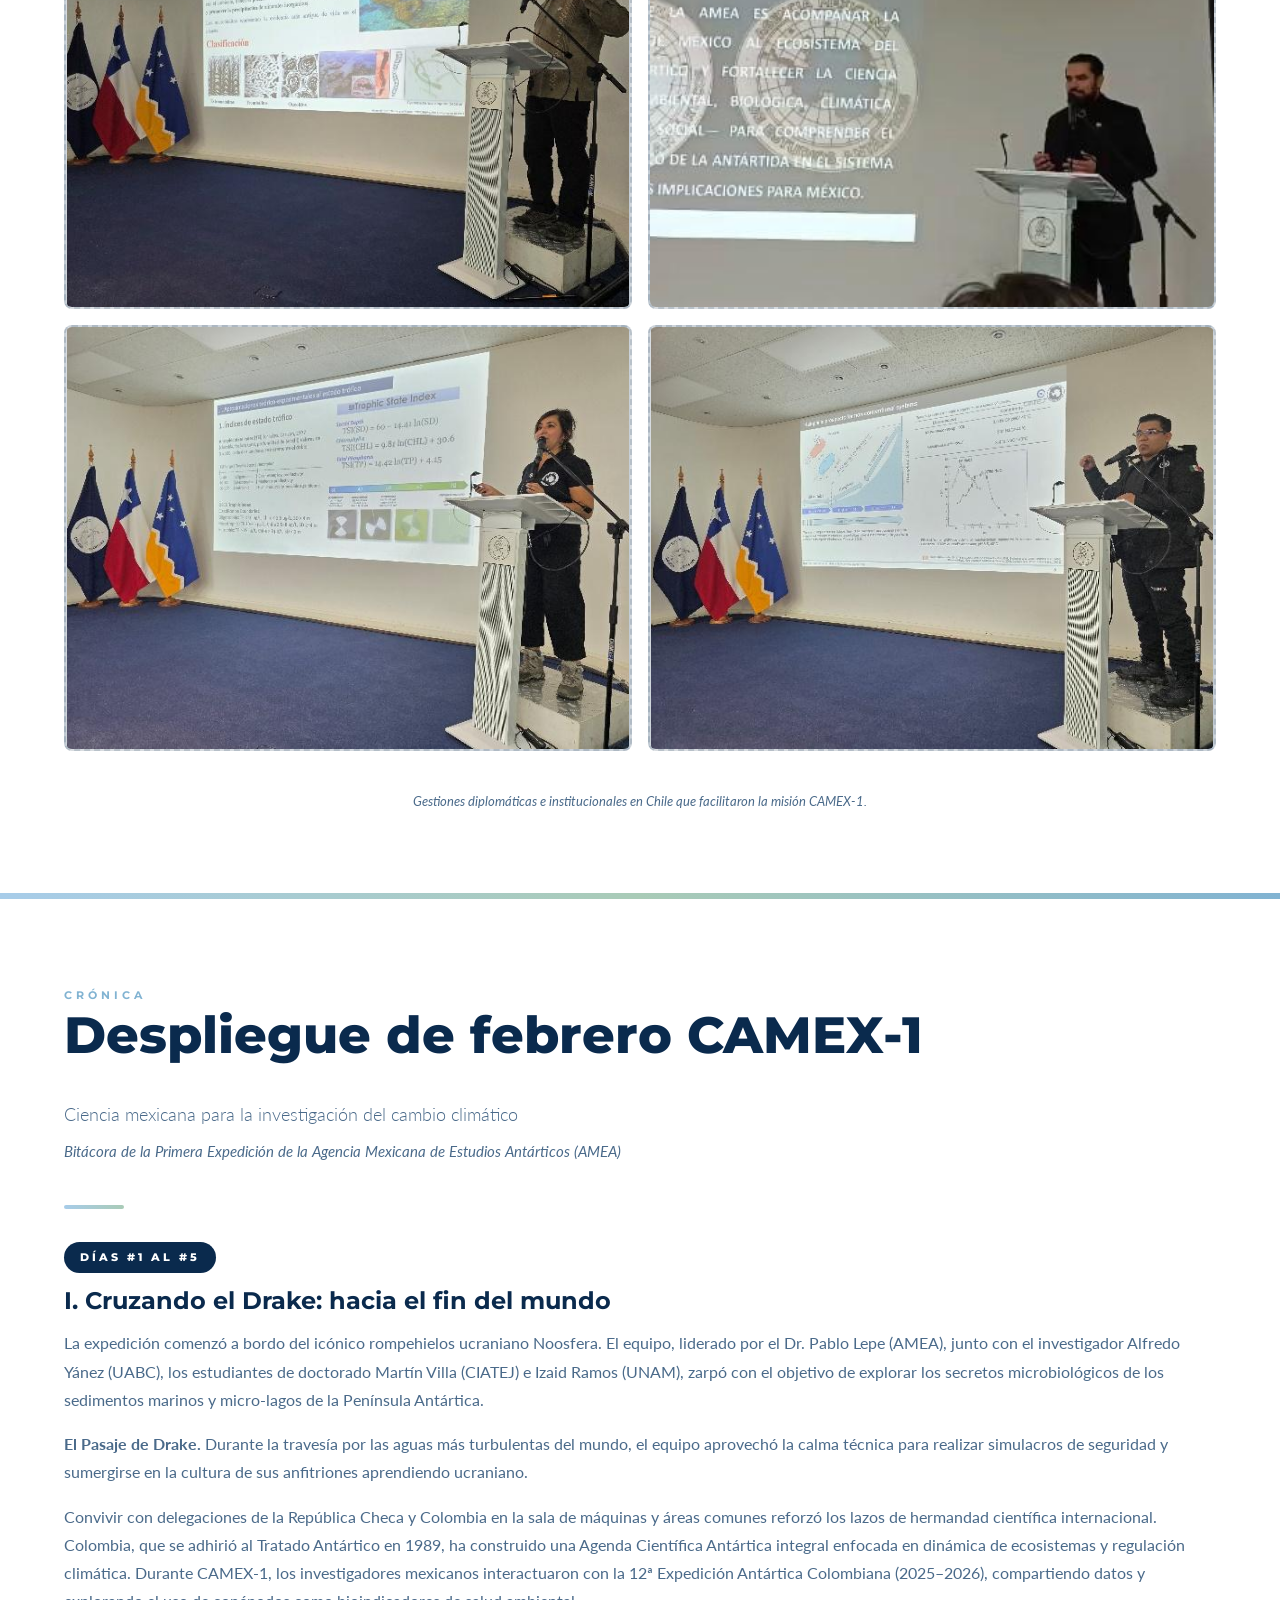
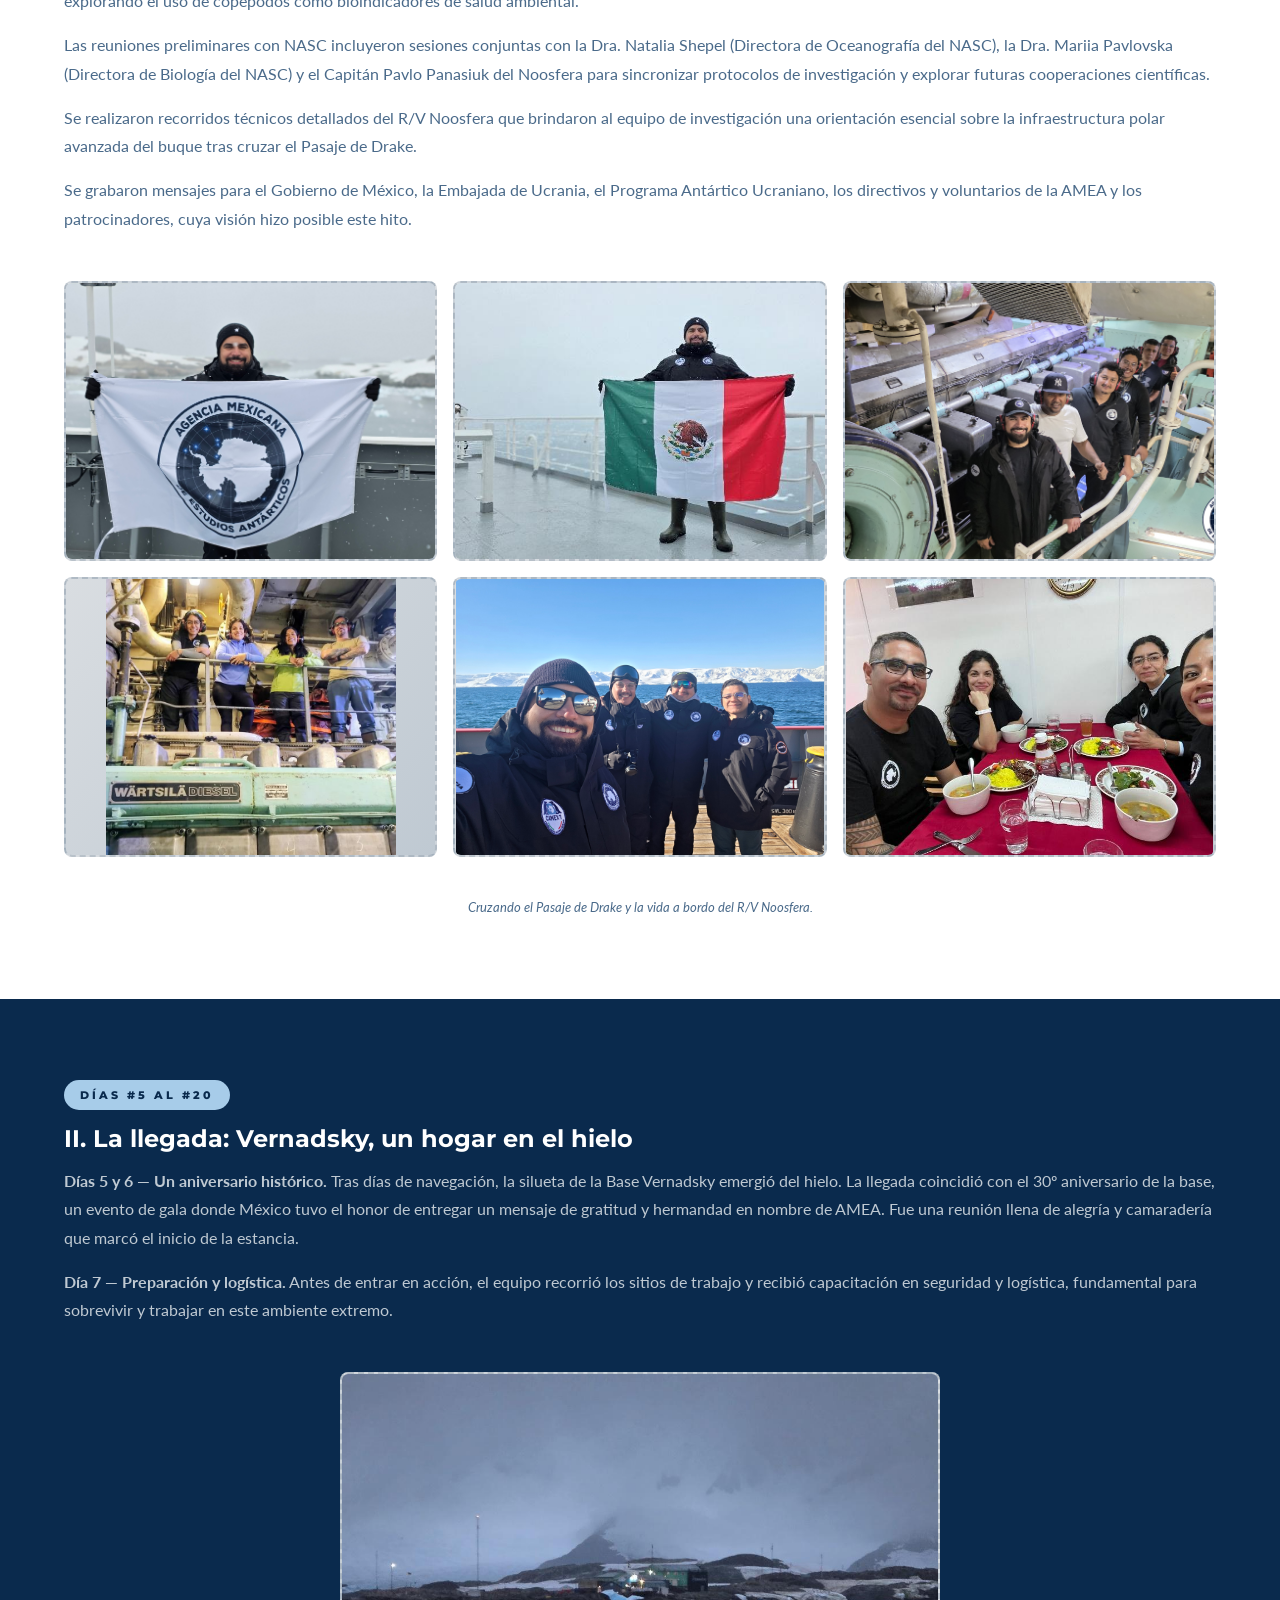
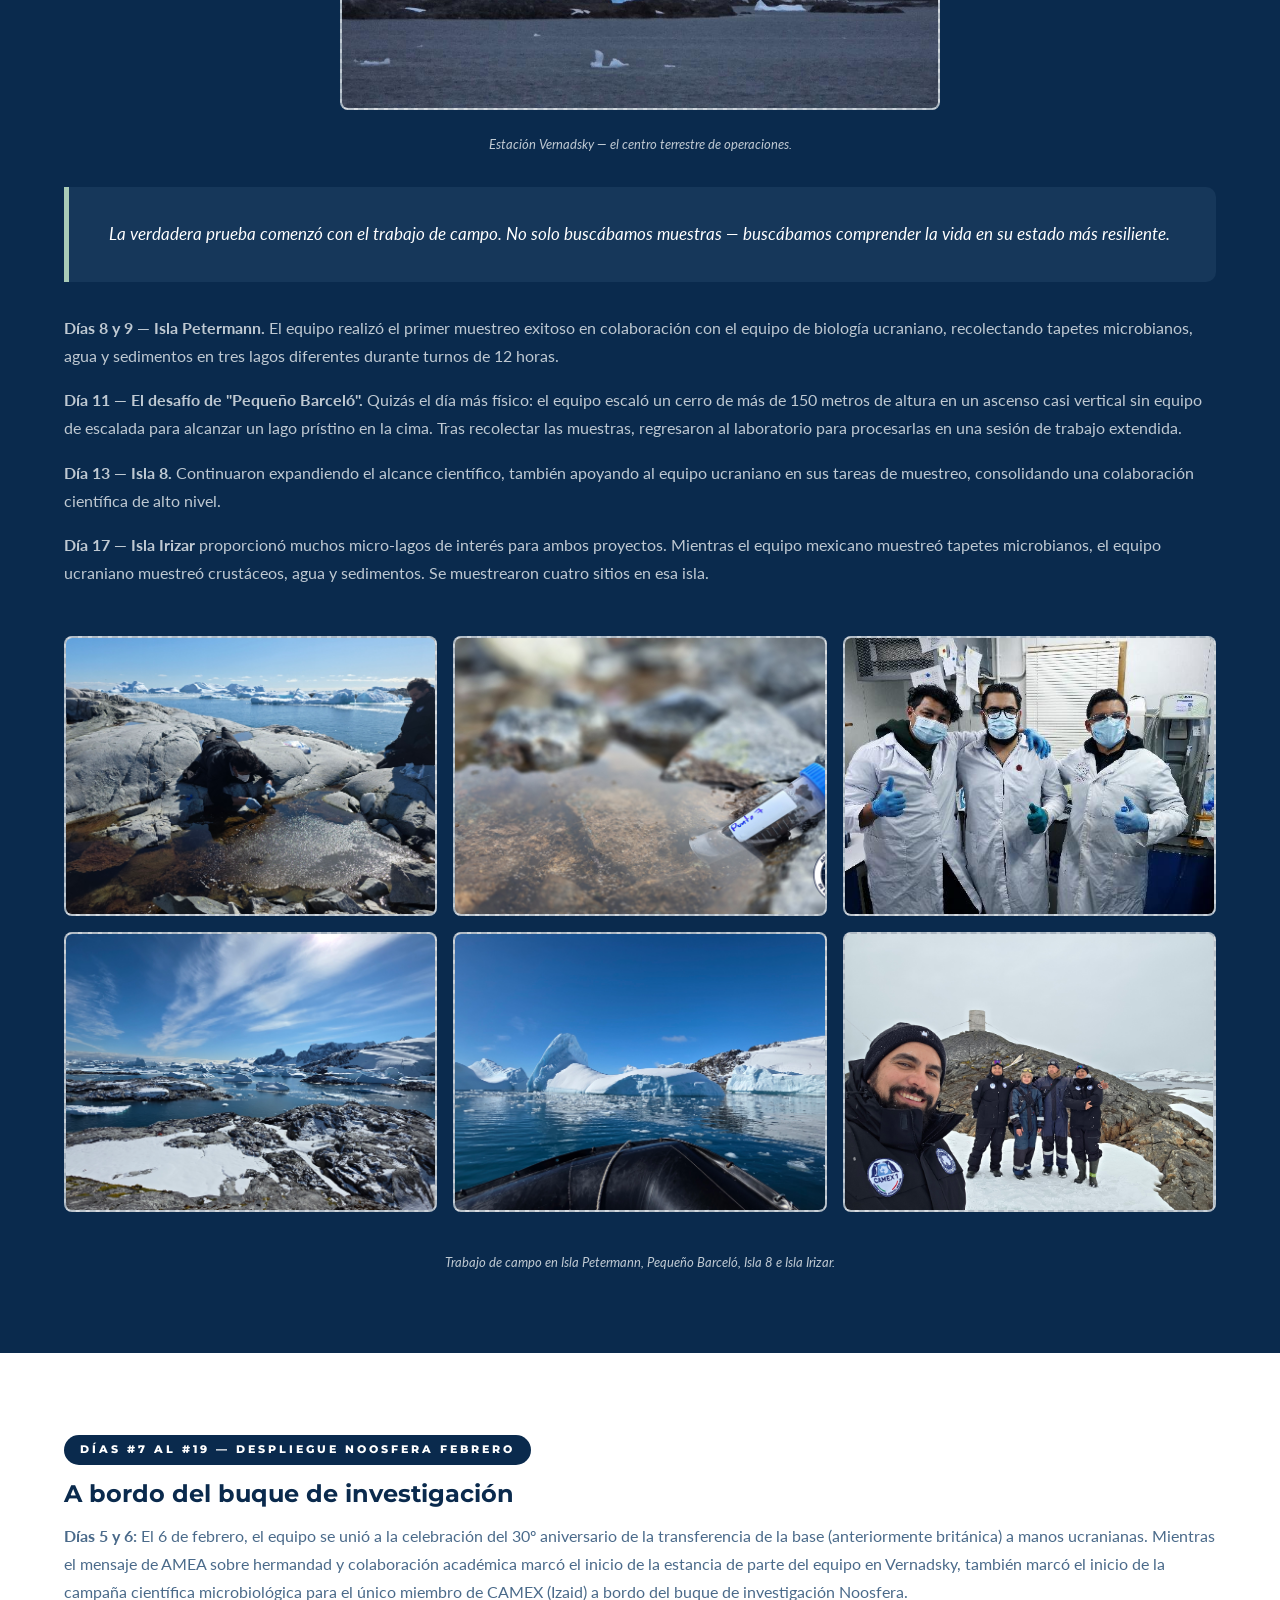
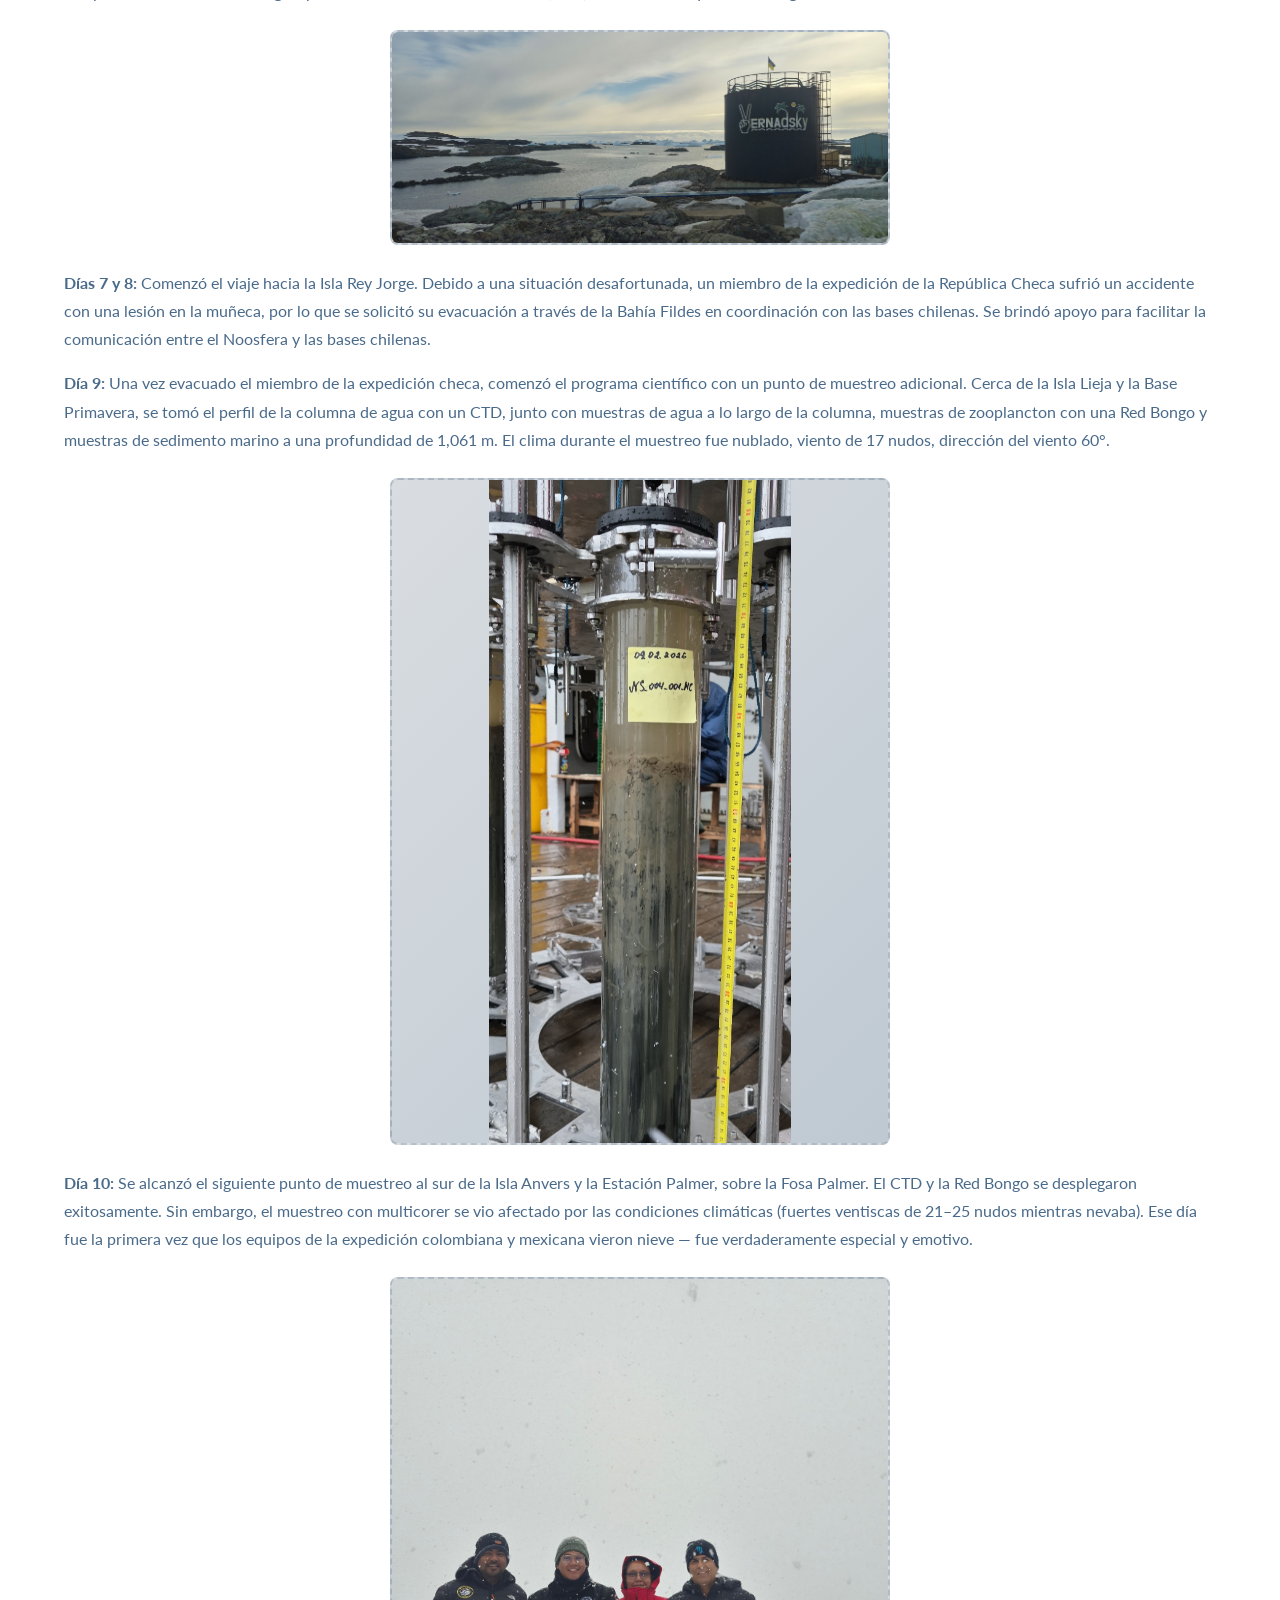
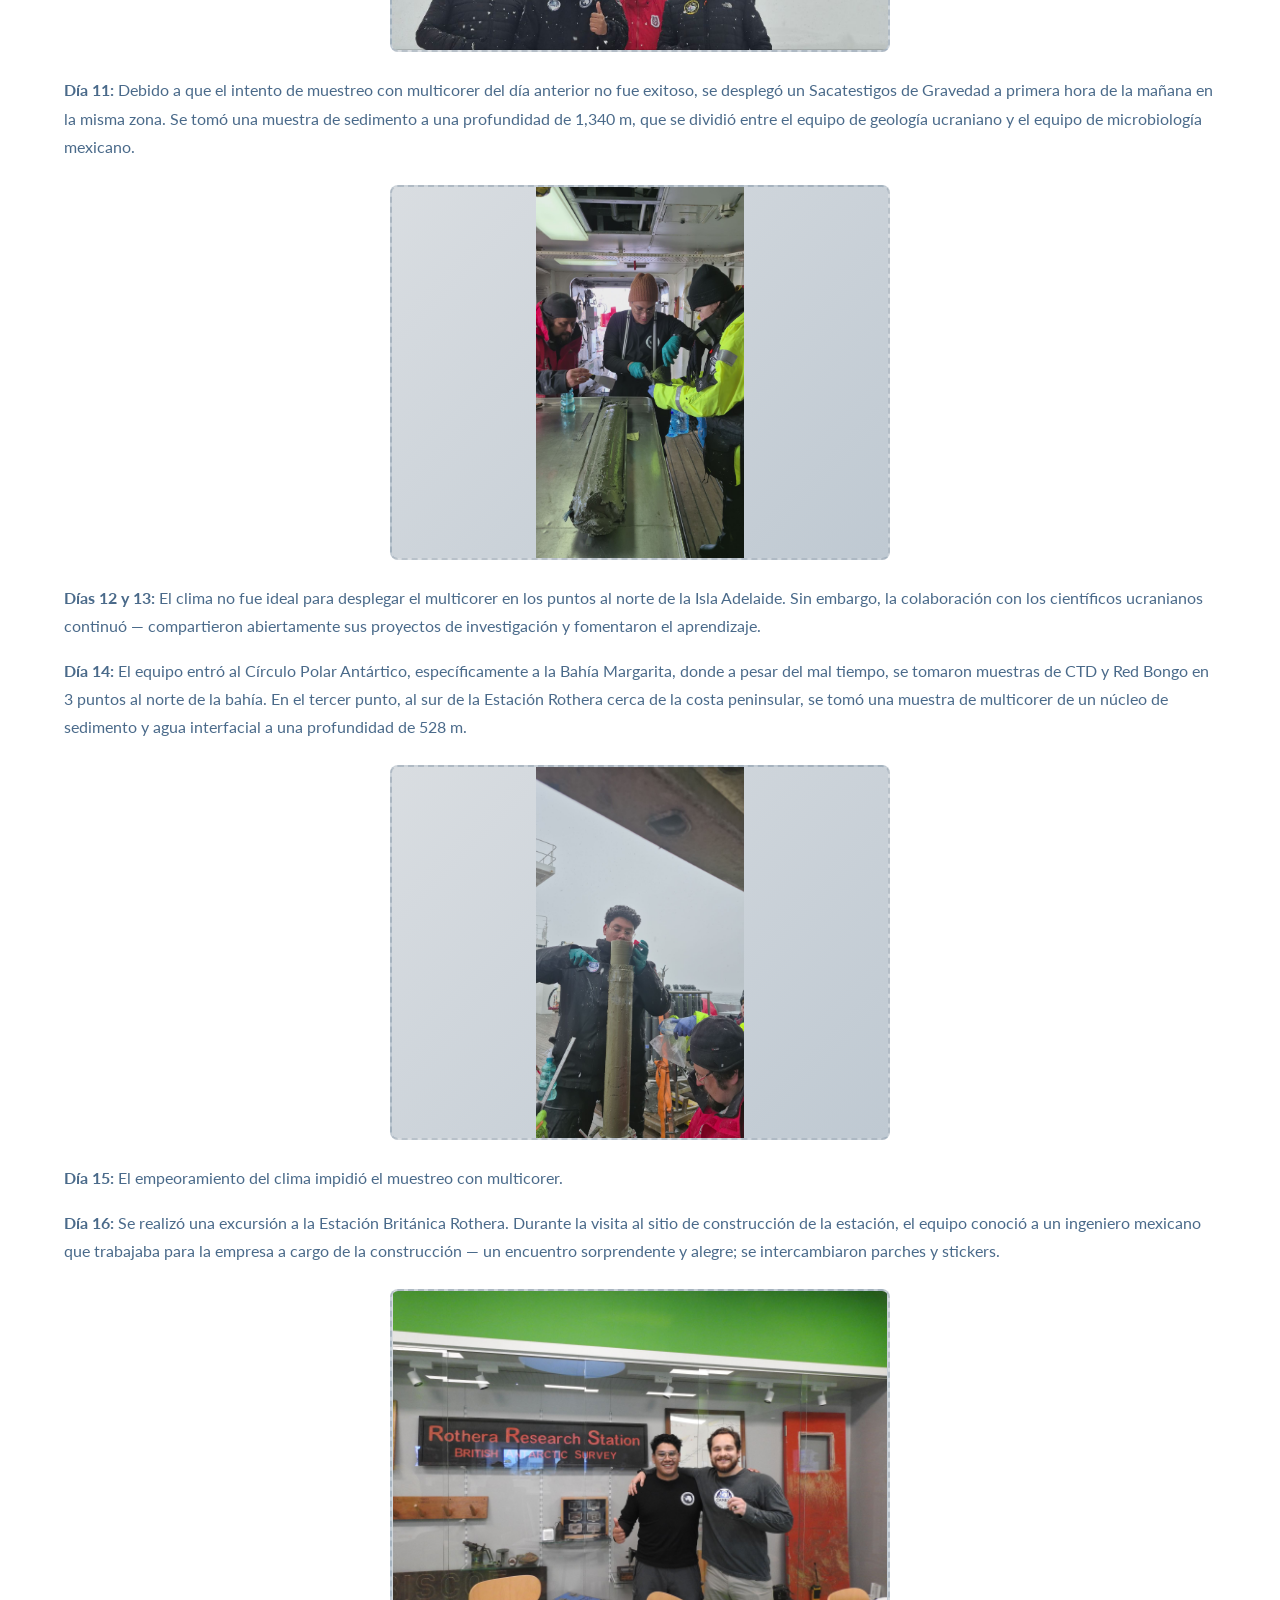
==== commit 4834cdcf: "Mejoras c 1" ====
--- a/index.html
+++ b/index.html
@@ -3,6 +3,11 @@
   <head>
     <meta charset="UTF-8" />
     <meta name="viewport" content="width=device-width, initial-scale=1.0" />
+    <meta name="description" content="Reporte de actividades de CAMEX-1, la primera campaña científica mexicana en la Antártida. Colaboración Ucrania–México entre AMEA y NASC, Diciembre 2025 – Marzo 2026." />
+    <meta property="og:title" content="CAMEX-1 | Reporte de Actividades AMEA" />
+    <meta property="og:description" content="Primera campaña científica mexicana en la Antártida. Colaboración Ucrania–México entre AMEA y NASC." />
+    <meta property="og:type" content="website" />
+    <link rel="icon" type="image/png" href="images/amea-300x300.png" />
     <title>CAMEX-1 | Reporte de Actividades AMEA</title>
     <link rel="preconnect" href="https://fonts.googleapis.com" />
     <link rel="preconnect" href="https://fonts.gstatic.com" crossorigin />
@@ -17,8 +22,7 @@
     <div class="hero-wrapper">
       <div class="hero-background"></div>
       <section class="hero-content" id="top">
-        <!---->
-        <img id="amea-head" src="images/amea-300x300.png" />
+        <img id="amea-head" src="images/amea-300x300.png" alt="Logo AMEA" />
         <div class="hero-badge">Reporte de Actividades AMEA</div>
         <h1>
           CAMEX-1
@@ -27,7 +31,6 @@
             en la Antártida</span
           >
         </h1>
-        <p class="hero-subtitle"></p>
         <div class="hero-meta">
           <span>Diciembre 2025 – Marzo 2026</span>
           <span>8 Científicos en la Antártida · 5 Proyectos</span>
@@ -47,7 +50,7 @@
     </div>
 
     <!-- ═══════════════ NAVEGACIÓN ═══════════════ -->
-    <nav class="nav-bar">
+    <nav class="nav-bar" aria-label="Navegación principal">
       <a href="#resumen">Resumen</a>
       <a href="#antecedentes">Antecedentes</a>
       <a href="#cronologia">Cronología</a>
@@ -96,8 +99,8 @@
               La misión buscó obtener datos clave sobre logística antártica,
               Geología, Paleosedimentología, ciclos de metano y microbiología de
               extremófilos. En su conjunto los proyectos estaban orientados en general
-              a abordar indicadores del cambio climatico y el potencial biotecnologico
-              de extremofilos antarticos
+              a abordar indicadores del cambio climático y el potencial biotecnológico
+              de extremófilos antárticos
             </p>
           </div>
         </div>
@@ -105,7 +108,7 @@
         <div class="photo-grid photo-grid--2" style="margin-top: 2.5rem">
           <figure style="margin: 0;">
             <div class="photo-placeholder landscape">
-              <img src="./images/imagen10.jpg" alt="Descripción de la imagen 10" />
+              <img src="./images/imagen10.jpg" alt="Primer despliegue CAMEX-1, diciembre 2025" loading="lazy" />
             </div>
             <figcaption style="margin-top: 0.75rem; font-size: 0.875rem; color: #666; text-align: center; font-style: italic; line-height: 1.4;">
               Diciembre del 2025
@@ -114,7 +117,7 @@
 
           <figure style="margin: 0;">
             <div class="photo-placeholder landscape">
-              <img src="./images/imagen11.jpg" alt="Descripción de la imagen 11" />
+              <img src="./images/imagen11.jpg" alt="Segundo despliegue CAMEX-1, febrero 2026" loading="lazy" />
             </div>
             <figcaption style="margin-top: 0.75rem; font-size: 0.875rem; color: #666; text-align: center; font-style: italic; line-height: 1.4;">
               Febrero del 2026
@@ -149,8 +152,8 @@
             Estación Académico Vernadsky en la Península Antártica.
           </p>
           <p>
-            El rompehielos R/V Noosfera permite a todos los cientificos el acceso 
-            a la Antártida, abordo se realiza investigación oceanografica. Por otro lado
+            El rompehielos R/V Noosfera permite a todos los científicos el acceso
+            a la Antártida, a bordo se realiza investigación oceanográfica. Por otro lado
             la Estación Vernadsky es el centro de operaciones para muestreo geológico, biológico
             y ambiental.
           </p>
@@ -225,7 +228,7 @@
           </div>
           <div class="timeline-item">
             <div class="timeline-date">Septiembre 2025</div>
-            <h4>Convocatoria abierta de proyectos en Septiembre del 2025</h4>
+            <h4>Convocatoria abierta de proyectos en septiembre del 2025</h4>
             <p>
               Se emitió una convocatoria abierta conjunta AMEA-NASC para
               proyectos científicos dirigida a investigadores mexicanos en instituciones
@@ -234,7 +237,7 @@
           </div>
           <div class="timeline-item">
             <div class="timeline-date">18 de noviembre de 2025</div>
-            <h4>Aprobación de proyectos en la Primera Cmapaña Cientifica Mexicana (CAMEX -1) </h4>
+            <h4>Aprobación de proyectos en la Primera Campaña Científica Mexicana (CAMEX-1)</h4>
             <p>
               Se finalizó la aprobación formal de los proyectos científicos que
               componen la campaña CAMEX-1.
@@ -242,7 +245,7 @@
           </div>
           <div class="timeline-item">
             <div class="timeline-date">Diciembre 2025 – Marzo 2026</div>
-            <h4>Ejecución de trabajo cientifico en la Antártida en la campaña CAMEX-1</h4>
+            <h4>Ejecución de trabajo científico en la Antártida en la campaña CAMEX-1</h4>
             <p>
               CAMEX-1 representa un hito histórico en la ciencia y la diplomacia
               polar mexicana. Organizada por la Agencia Mexicana
@@ -551,16 +554,16 @@
 
         <div class="photo-grid photo-grid--4" style="margin-top: 2.5rem">
           <div class="photo-placeholder">
-            <img src="./images/imagen12.jpg" />
+            <img src="./images/imagen12.jpg" alt="Gestiones diplomáticas en Chile" loading="lazy" />
           </div>
           <div class="photo-placeholder heightfull">
-            <img src="./images/imagen13.jpg" />
-          </div>
-          <div class="photo-placeholder">
-            <img src="./images/imagen14.jpg" />
-          </div>
-          <div class="photo-placeholder">
-            <img src="./images/imagen15.jpg" />
+            <img src="./images/imagen13.jpg" alt="Reunión con autoridades chilenas" loading="lazy" />
+          </div>
+          <div class="photo-placeholder">
+            <img src="./images/imagen14.jpg" alt="Coordinación con INACH y UMAG" loading="lazy" />
+          </div>
+          <div class="photo-placeholder">
+            <img src="./images/imagen15.jpg" alt="Actividades en Punta Arenas, Chile" loading="lazy" />
           </div>
         </div>
         <p class="photo-caption">
@@ -644,22 +647,22 @@
 
         <div class="photo-grid photo-grid--6">
           <div class="photo-placeholder">
-            <img src="./images/imagen16.jpg" />
-          </div>
-          <div class="photo-placeholder">
-            <img src="./images/imagen17.jpg" />
-          </div>
-          <div class="photo-placeholder">
-            <img src="./images/imagen18.jpg" />
-          </div>
-          <div class="photo-placeholder">
-            <img src="./images/imagen19.jpg" />
-          </div>
-          <div class="photo-placeholder">
-            <img src="./images/imagen20.jpg" />
-          </div>
-          <div class="photo-placeholder">
-            <img src="./images/imagen21.jpg" />
+            <img src="./images/imagen16.jpg" alt="Cruzando el Pasaje de Drake" loading="lazy" />
+          </div>
+          <div class="photo-placeholder">
+            <img src="./images/imagen17.jpg" alt="Vida a bordo del R/V Noosfera" loading="lazy" />
+          </div>
+          <div class="photo-placeholder">
+            <img src="./images/imagen18.jpg" alt="Equipo científico en el Noosfera" loading="lazy" />
+          </div>
+          <div class="photo-placeholder">
+            <img src="./images/imagen19.jpg" alt="Travesía por el Pasaje de Drake" loading="lazy" />
+          </div>
+          <div class="photo-placeholder">
+            <img src="./images/imagen20.jpg" alt="Actividades en el rompehielos" loading="lazy" />
+          </div>
+          <div class="photo-placeholder">
+            <img src="./images/imagen21.jpg" alt="Preparativos científicos a bordo" loading="lazy" />
           </div>
         </div>
         <p class="photo-caption">
@@ -669,7 +672,7 @@
     </section>
 
     <!-- CAPÍTULO II -->
-    <section class="section section--dark">
+    <section class="section section--dark" id="cronica-ii">
       <div class="container">
         <div class="logbook-day">
           <span class="day-tag">Días #5 al #20</span>
@@ -692,7 +695,7 @@
 
         <div class="photo-grid centeritem" style="max-width: 600px">
           <div class="photo-placeholder landscape">
-            <img src="./images/imagen22.jpg" />
+            <img src="./images/imagen22.jpg" alt="Estación Vernadsky, centro terrestre de operaciones" loading="lazy" />
           </div>
         </div>
         <p class="photo-caption" style="color: var(--mist)">
@@ -738,22 +741,22 @@
 
         <div class="photo-grid photo-grid--6">
           <div class="photo-placeholder">
-            <img src="./images/imagen23.jpg" />
-          </div>
-          <div class="photo-placeholder">
-            <img src="./images/imagen24.jpg" />
-          </div>
-          <div class="photo-placeholder">
-            <img src="./images/imagen25.jpg" />
-          </div>
-          <div class="photo-placeholder">
-            <img src="./images/imagen26.jpg" />
-          </div>
-          <div class="photo-placeholder">
-            <img src="./images/imagen27.jpg" />
-          </div>
-          <div class="photo-placeholder">
-            <img src="./images/imagen28.jpg" />
+            <img src="./images/imagen23.jpg" alt="Muestreo en Isla Petermann" loading="lazy" />
+          </div>
+          <div class="photo-placeholder">
+            <img src="./images/imagen24.jpg" alt="Recolección de tapetes microbianos" loading="lazy" />
+          </div>
+          <div class="photo-placeholder">
+            <img src="./images/imagen25.jpg" alt="Ascenso a Pequeño Barceló" loading="lazy" />
+          </div>
+          <div class="photo-placeholder">
+            <img src="./images/imagen26.jpg" alt="Trabajo de campo" loading="lazy" />
+          </div>
+          <div class="photo-placeholder">
+            <img src="./images/imagen27.jpg" alt="Muestreo" loading="lazy" />
+          </div>
+          <div class="photo-placeholder">
+            <img src="./images/imagen28.jpg" alt="Equipo científico en trabajo de campo antártico" loading="lazy" />
           </div>
         </div>
         <p class="photo-caption" style="color: var(--mist)">
@@ -764,7 +767,7 @@
     </section>
 
     <!-- DESPLIEGUE NOOSFERA FEBRERO -->
-    <section class="section section--light">
+    <section class="section section--light" id="cronica-noosfera">
       <div class="container">
         <div class="logbook-day">
           <span class="day-tag"
@@ -783,7 +786,7 @@
 
           <div class="photo-grid centeritem" style="max-width: 500px">
             <div class="photo-placeholder wide">
-              <img src="./images/imagen29.jpg" />
+              <img src="./images/imagen29.jpg" alt="30 aniversario de la Base Vernadsky" loading="lazy" />
             </div>
           </div>
 
@@ -808,7 +811,7 @@
           </p>
           <div class="photo-grid centeritem" style="max-width: 500px">
             <div class="photo-placeholder portrait">
-              <img src="./images/imagen30.png" />
+              <img src="./images/imagen30.png" alt="Muestreo cerca de Isla Lieja y Base Primavera" loading="lazy" />
             </div>
           </div>
           <p>
@@ -822,7 +825,7 @@
           </p>
           <div class="photo-grid centeritem" style="max-width: 500px">
             <div class="photo-placeholder">
-              <img src="./images/imagen31.jpg" />
+              <img src="./images/imagen31.jpg" alt="Primera nevada para los equipos colombiano y mexicano" loading="lazy" />
             </div>
           </div>
           <p>
@@ -835,7 +838,7 @@
           </p>
           <div class="photo-grid centeritem" style="max-width: 500px">
             <div class="photo-placeholder">
-              <img src="./images/imagen32.jpg" />
+              <img src="./images/imagen32.jpg" alt="Sacatestigos de gravedad a 1340 m de profundidad" loading="lazy" />
             </div>
           </div>
           <p>
@@ -855,7 +858,7 @@
           </p>
           <div class="photo-grid centeritem" style="max-width: 500px">
             <div class="photo-placeholder">
-              <img src="./images/imagen33.jpg" />
+              <img src="./images/imagen33.jpg" alt="Muestreo en Bahía Margarita, Círculo Polar Antártico" loading="lazy" />
             </div>
           </div>
           <p>
@@ -871,7 +874,7 @@
           </p>
           <div class="photo-grid centeritem" style="max-width: 500px">
             <div class="photo-placeholder">
-              <img src="./images/imagen34.jpg" />
+              <img src="./images/imagen34.jpg" alt="Visita a la Estación Británica Rothera" loading="lazy" />
             </div>
           </div>
           <p>
@@ -894,7 +897,7 @@
           </p>
           <div class="photo-grid centeritem" style="max-width: 500px">
             <div class="photo-placeholder">
-              <img src="./images/imagen35.png" />
+              <img src="./images/imagen35.png" alt="Último día de muestreo en el Estrecho de Penola" loading="lazy" />
             </div>
           </div>
         </div>
@@ -902,7 +905,7 @@
     </section>
 
     <!-- CAPÍTULO III -->
-    <section class="section section--slate">
+    <section class="section section--slate" id="cronica-iii">
       <div class="container">
         <div class="logbook-day">
           <h3>III. Más allá del Círculo Polar: la expedición del Noosfera</h3>
@@ -928,7 +931,7 @@
 
         <div class="photo-grid centeritem" style="max-width: 600px">
           <div class="photo-placeholder landscape">
-            <img src="./images/imagen36.jpg" />
+            <img src="./images/imagen36.jpg" alt="Laboratorio flotante y trabajo científico a bordo del Noosfera" loading="lazy" />
           </div>
         </div>
 
@@ -964,17 +967,17 @@
 
         <div class="photo-grid photo-grid--2" style="margin: 1.5rem 0">
           <div class="photo-placeholder">
-            <img src="./images/imagen37.jpg" />
-          </div>
-          <div class="photo-placeholder">
-            <img src="./images/imagen38.jpg" />
+            <img src="./images/imagen37.jpg" alt="Despliegue de equipos científicos desde el Noosfera" loading="lazy" />
+          </div>
+          <div class="photo-placeholder">
+            <img src="./images/imagen38.jpg" alt="Procesamiento de muestras en el laboratorio del buque" loading="lazy" />
           </div>
         </div>
       </div>
     </section>
 
     <!-- CAPÍTULO IV -->
-    <section class="section section--frost">
+    <section class="section section--frost" id="cronica-iv">
       <div class="container">
         <div class="logbook-day">
           <h3>IV. Multiculturalidad y diversidad celebradas</h3>
@@ -1031,21 +1034,21 @@
 
         <div class="photo-grid photo-grid--3" style="margin: 2rem 0">
           <div class="photo-placeholder">
-            <img src="./images/imagen39.png" />
-          </div>
-          <div class="photo-placeholder">
-            <img src="./images/imagen40.jpg" />
-          </div>
-          <div class="photo-placeholder">
-            <img src="./images/imagen41.jpg" />
+            <img src="./images/imagen39.png" alt="Celebración del 30 aniversario de la Base Vernadsky" loading="lazy" />
+          </div>
+          <div class="photo-placeholder">
+            <img src="./images/imagen40.jpg" alt="Día Internacional de la Mujer y la Niña en la Ciencia a bordo del Noosfera" loading="lazy" />
+          </div>
+          <div class="photo-placeholder">
+            <img src="./images/imagen41.jpg" alt="Turistas mexicanos en la Antártida" loading="lazy" />
           </div>
         </div>
         <div class="photo-grid photo-grid--2">
           <div class="photo-placeholder">
-            <img src="./images/imagen42.jpg" />
-          </div>
-          <div class="photo-placeholder">
-            <img src="./images/imagen43.jpg" />
+            <img src="./images/imagen42.jpg" alt="Diplomacia gastronómica: fajitas mexicanas en Vernadsky" loading="lazy" />
+          </div>
+          <div class="photo-placeholder">
+            <img src="./images/imagen43.jpg" alt="Tradición del sauna ucraniano y zambullida en aguas antárticas" loading="lazy" />
           </div>
         </div>
         <p class="photo-caption">
@@ -1059,15 +1062,15 @@
     <div class="pull-quote">
       <blockquote>
         Un logro histórico para México en la Antártida: El 12 de diciembre de
-        2025, la bandera nacional que representaba a un contingente organizado de Cientificos
-        en la Antártida fue izada por primera vez en la base academica Vernadsky. Posteriormente, 
+        2025, la bandera nacional que representaba a un contingente organizado de científicos
+        en la Antártida fue izada por primera vez en la base académica Vernadsky. Posteriormente, 
         el 20 de febrero, se instaló exitosamente la primera señal desde la peninsula Antártica
         hacia México en una donación de artesanos de Queretaro
       </blockquote>
     </div>
 
     <!-- CAPÍTULO V -->
-    <section class="section section--dark">
+    <section class="section section--dark" id="cronica-v">
       <div class="container">
         <div class="logbook-day">
           <span class="day-tag">Días #20 al #25</span>
@@ -1110,7 +1113,7 @@
 
         <div class="photo-grid centeritem" style="max-width: 600px">
           <div class="photo-placeholder wide">
-            <img src="./images/imagen44.jpg" />
+            <img src="./images/imagen44.jpg" alt="Regreso cruzando el Pasaje de Drake con olas de 12 metros" loading="lazy" />
           </div>
         </div>
         <p class="photo-caption" style="color: var(--mist)">
@@ -1296,10 +1299,10 @@
         <div class="divider"></div>
 
         <div class="scientists-grid">
-          <a href="https://bionanomatmx.com/" target="_blank" target="_blank">
+          <a href="https://bionanomatmx.com/" target="_blank" rel="noopener noreferrer">
             <div class="scientist">
               <div class="scientist-avatar sponsors">
-                <img src="./images/imagen46.jpg" />
+                <img src="./images/imagen46.jpg" alt="Logo Nano Humans" loading="lazy" />
               </div>
               <div class="scientist-info">
                 <h5>Miguel Ángel Castañeda</h5>
@@ -1307,10 +1310,10 @@
               </div>
             </div>
           </a>
-          <a href="https://nanoschutz.com.mx/" target="_blank">
+          <a href="https://nanoschutz.com.mx/" target="_blank" rel="noopener noreferrer">
             <div class="scientist">
               <div class="scientist-avatar sponsors">
-                <img src="./images/imagen47.png" />
+                <img src="./images/imagen47.png" alt="Logo Nanoschutz" loading="lazy" />
               </div>
               <div class="scientist-info">
                 <h5>Luis Reyes Gutiérrez</h5>
@@ -1318,10 +1321,10 @@
               </div>
             </div>
           </a>
-          <a href="https://www.texin.com.mx/" target="_blank">
+          <a href="https://www.texin.com.mx/" target="_blank" rel="noopener noreferrer">
             <div class="scientist">
               <div class="scientist-avatar sponsors">
-                <img src="./images/imagen48.png" />
+                <img src="./images/imagen48.png" alt="Logo Texin FR" loading="lazy" />
               </div>
               <div class="scientist-info">
                 <h5>Mariana Maauad Pontón</h5>
@@ -1329,10 +1332,10 @@
               </div>
             </div>
           </a>
-          <a href="https://www.biocorp.mx/" target="_blank">
+          <a href="https://www.biocorp.mx/" target="_blank" rel="noopener noreferrer">
             <div class="scientist">
               <div class="scientist-avatar sponsors">
-                <img src="./images/imagen49.png" />
+                <img src="./images/imagen49.png" alt="Logo Biocorp" loading="lazy" />
               </div>
               <div class="scientist-info">
                 <h5>Alejandro Torres Padilla</h5>
@@ -1340,10 +1343,10 @@
               </div>
             </div>
           </a>
-          <a href="https://www.lja.mx/" target="_blank">
+          <a href="https://www.lja.mx/" target="_blank" rel="noopener noreferrer">
             <div class="scientist">
               <div class="scientist-avatar sponsors">
-                <img src="./images/imagen50.png" />
+                <img src="./images/imagen50.png" alt="Logo LJA MX" loading="lazy" />
               </div>
               <div class="scientist-info">
                 <h5>Francisco Miguel Aguirre</h5>
@@ -1361,10 +1364,11 @@
           <a
             href="https://www.facebook.com/p/Caf%C3%A9-Altamaya-100064529599357/"
             target="_blank"
+            rel="noopener noreferrer"
           >
             <div class="scientist">
               <div class="scientist-avatar sponsors">
-                <img src="./images/imagen52.jpg" />
+                <img src="./images/imagen52.jpg" alt="Logo Café Altamaya" loading="lazy" />
               </div>
               <div class="scientist-info">
                 <h5>Enrique Ramírez</h5>
@@ -1372,10 +1376,10 @@
               </div>
             </div>
           </a>
-          <a href="https://www.facebook.com/Lineasjuego/" target="_blank">
+          <a href="https://www.facebook.com/Lineasjuego/" target="_blank" rel="noopener noreferrer">
             <div class="scientist">
               <div class="scientist-avatar sponsors">
-                <img src="./images/imagen53.png" />
+                <img src="./images/imagen53.png" alt="Logo Juego Líneas" loading="lazy" />
               </div>
               <div class="scientist-info">
                 <h5>Antonio Alcibia</h5>
@@ -1383,10 +1387,10 @@
               </div>
             </div>
           </a>
-          <a href="https://www.shackletonsway.cl" target="_blank">
+          <a href="https://www.shackletonsway.cl" target="_blank" rel="noopener noreferrer">
             <div class="scientist">
               <div class="scientist-avatar sponsors">
-                <img src="./images/imagen54.png" />
+                <img src="./images/imagen54.png" alt="Logo Shackleton's Way" loading="lazy" />
               </div>
               <div class="scientist-info">
                 <h5>Milenko Buljan</h5>
@@ -1404,10 +1408,11 @@
           <a
             href="https://www.instagram.com/fres_villa?igsh=bndjbGdhaHlndHpl"
             target="_blank"
+            rel="noopener noreferrer"
           >
             <div class="scientist">
               <div class="scientist-avatar sponsors">
-                <img src="./images/imagen55.jpg" />
+                <img src="./images/imagen55.jpg" alt="Fresvinda Villa Maldonado – Saltamontes" loading="lazy" />
               </div>
               <div class="scientist-info">
                 <h5>Fresvinda Villa Maldonado</h5>
@@ -1418,10 +1423,11 @@
           <a
             href="https://www.instagram.com/blackfoeders?igsh=MTZobmVtMndvbDMzcA%3D%3D"
             target="_blank"
+            rel="noopener noreferrer"
           >
             <div class="scientist">
               <div class="scientist-avatar sponsors">
-                <img src="./images/imagen56.jpg" />
+                <img src="./images/imagen56.jpg" alt="Gerardo Villanueva Viramontes – Blackfoeders" loading="lazy" />
               </div>
               <div class="scientist-info">
                 <h5>Gerardo Villanueva Viramontes</h5>
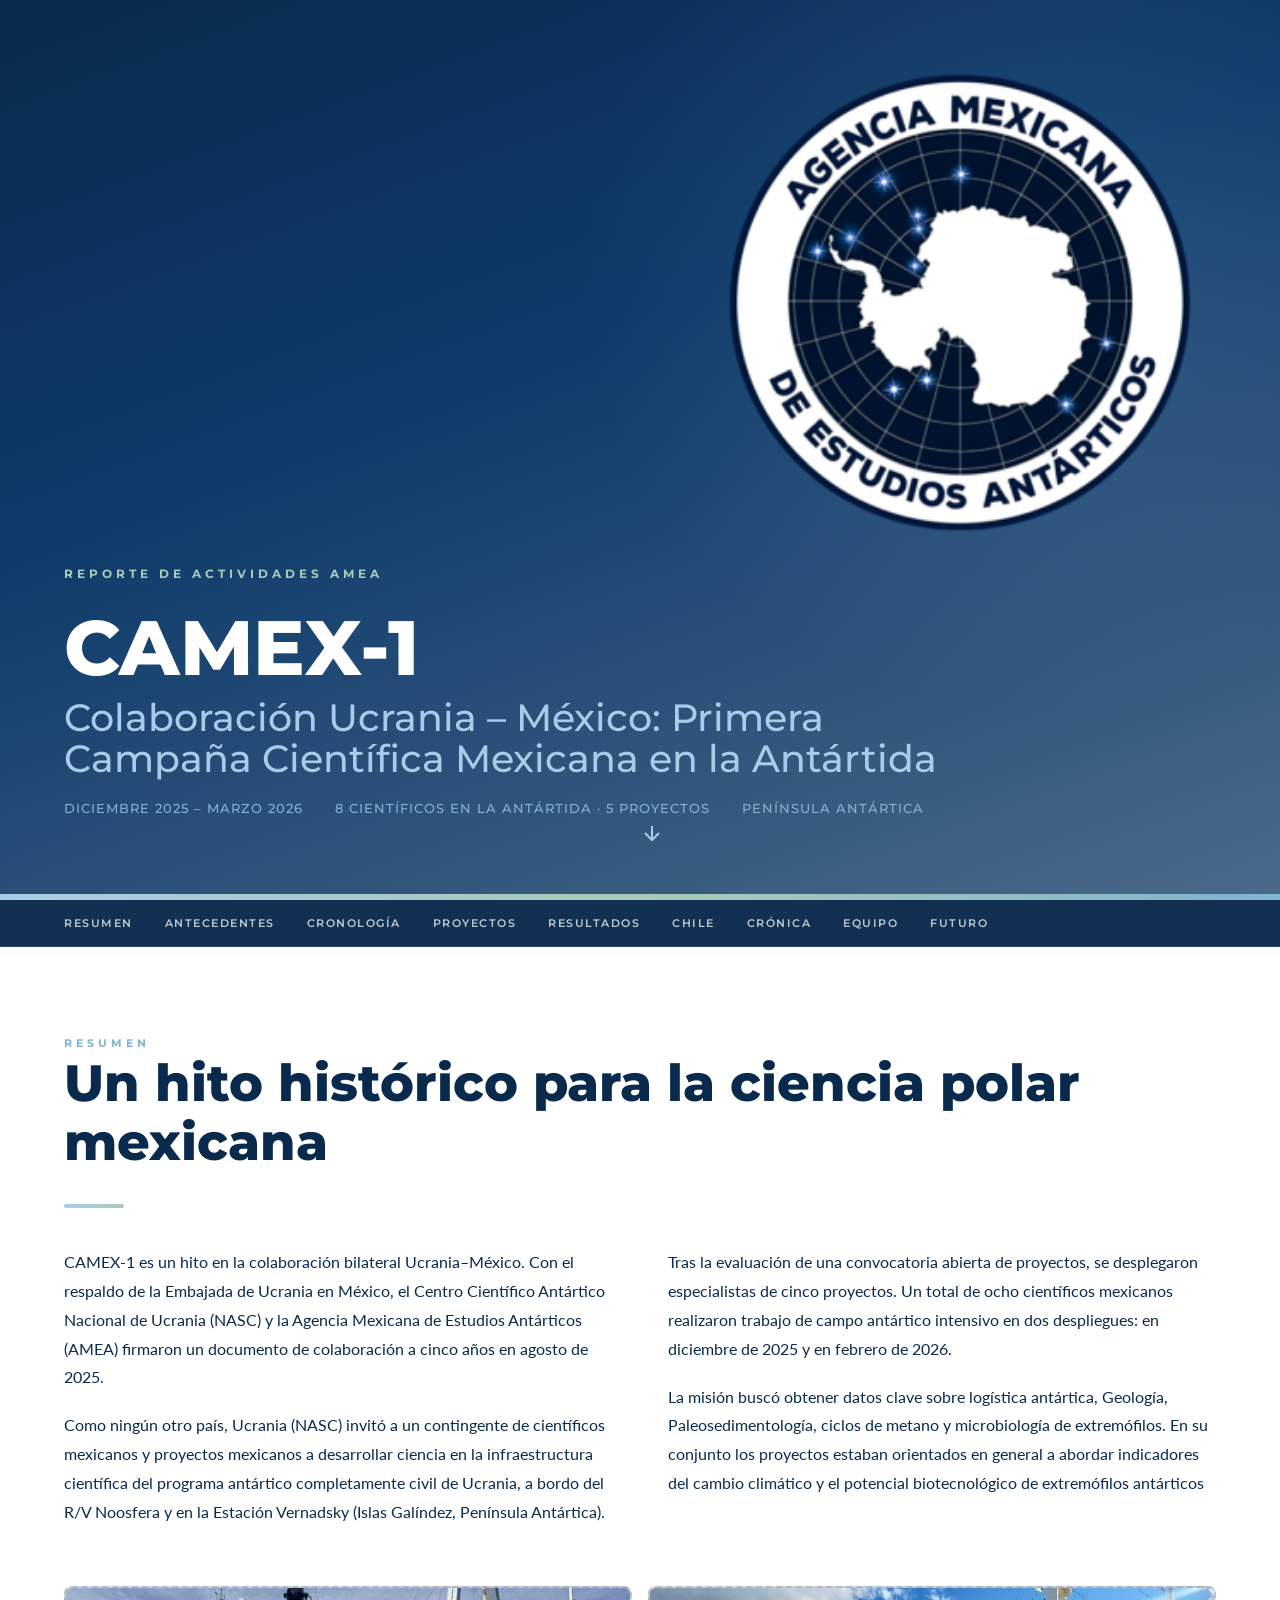
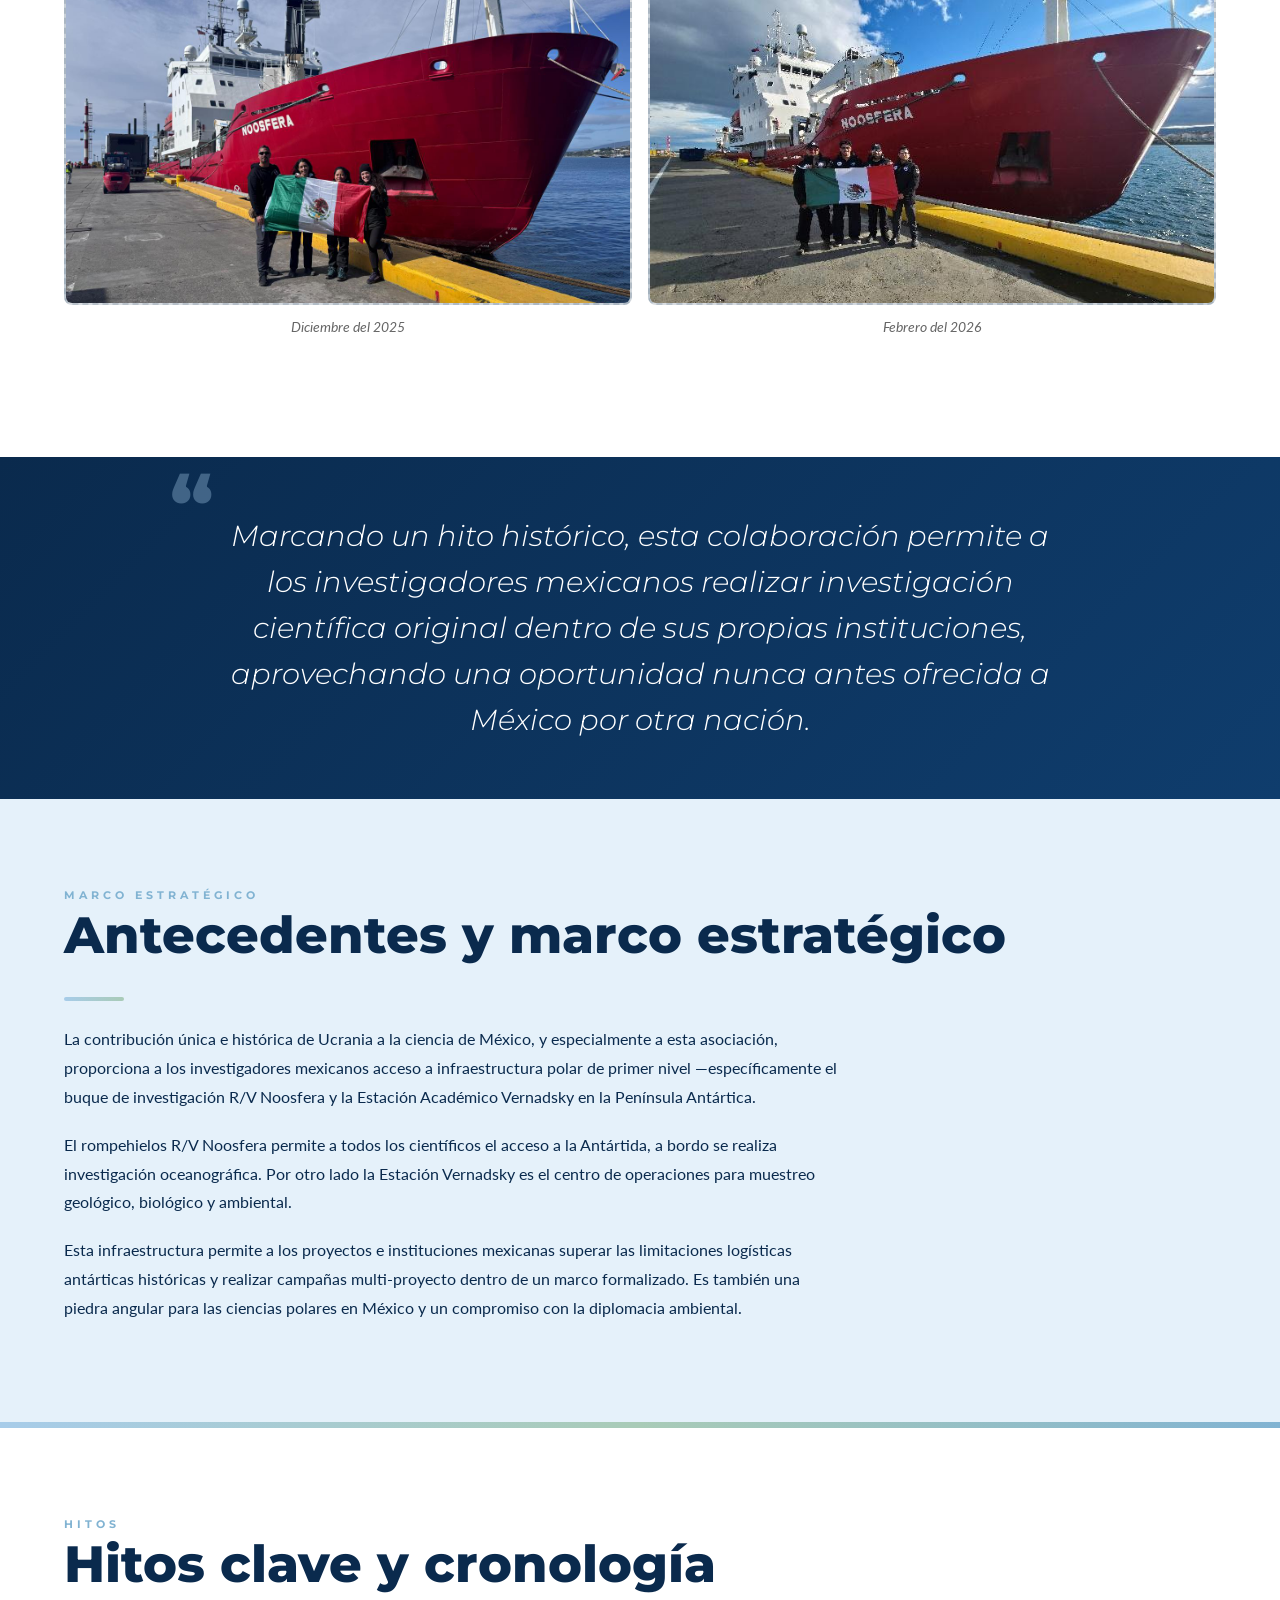
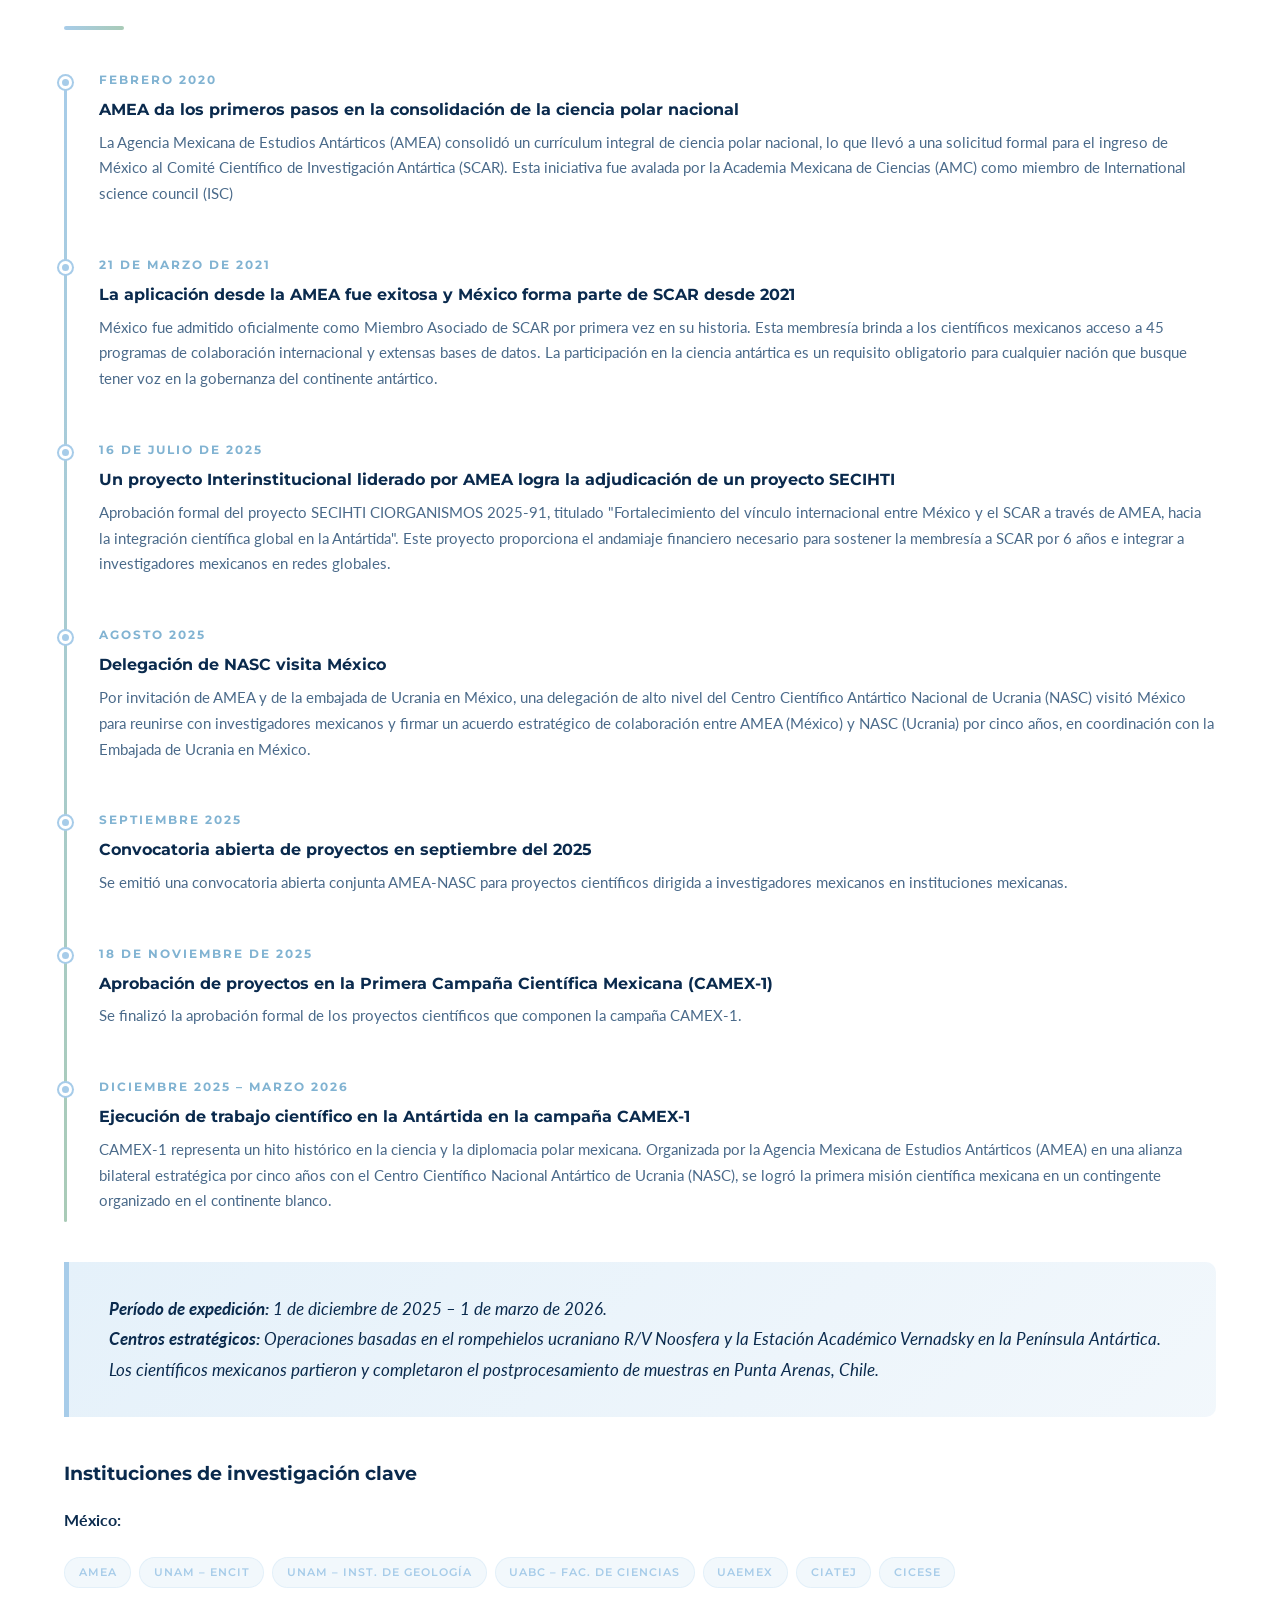
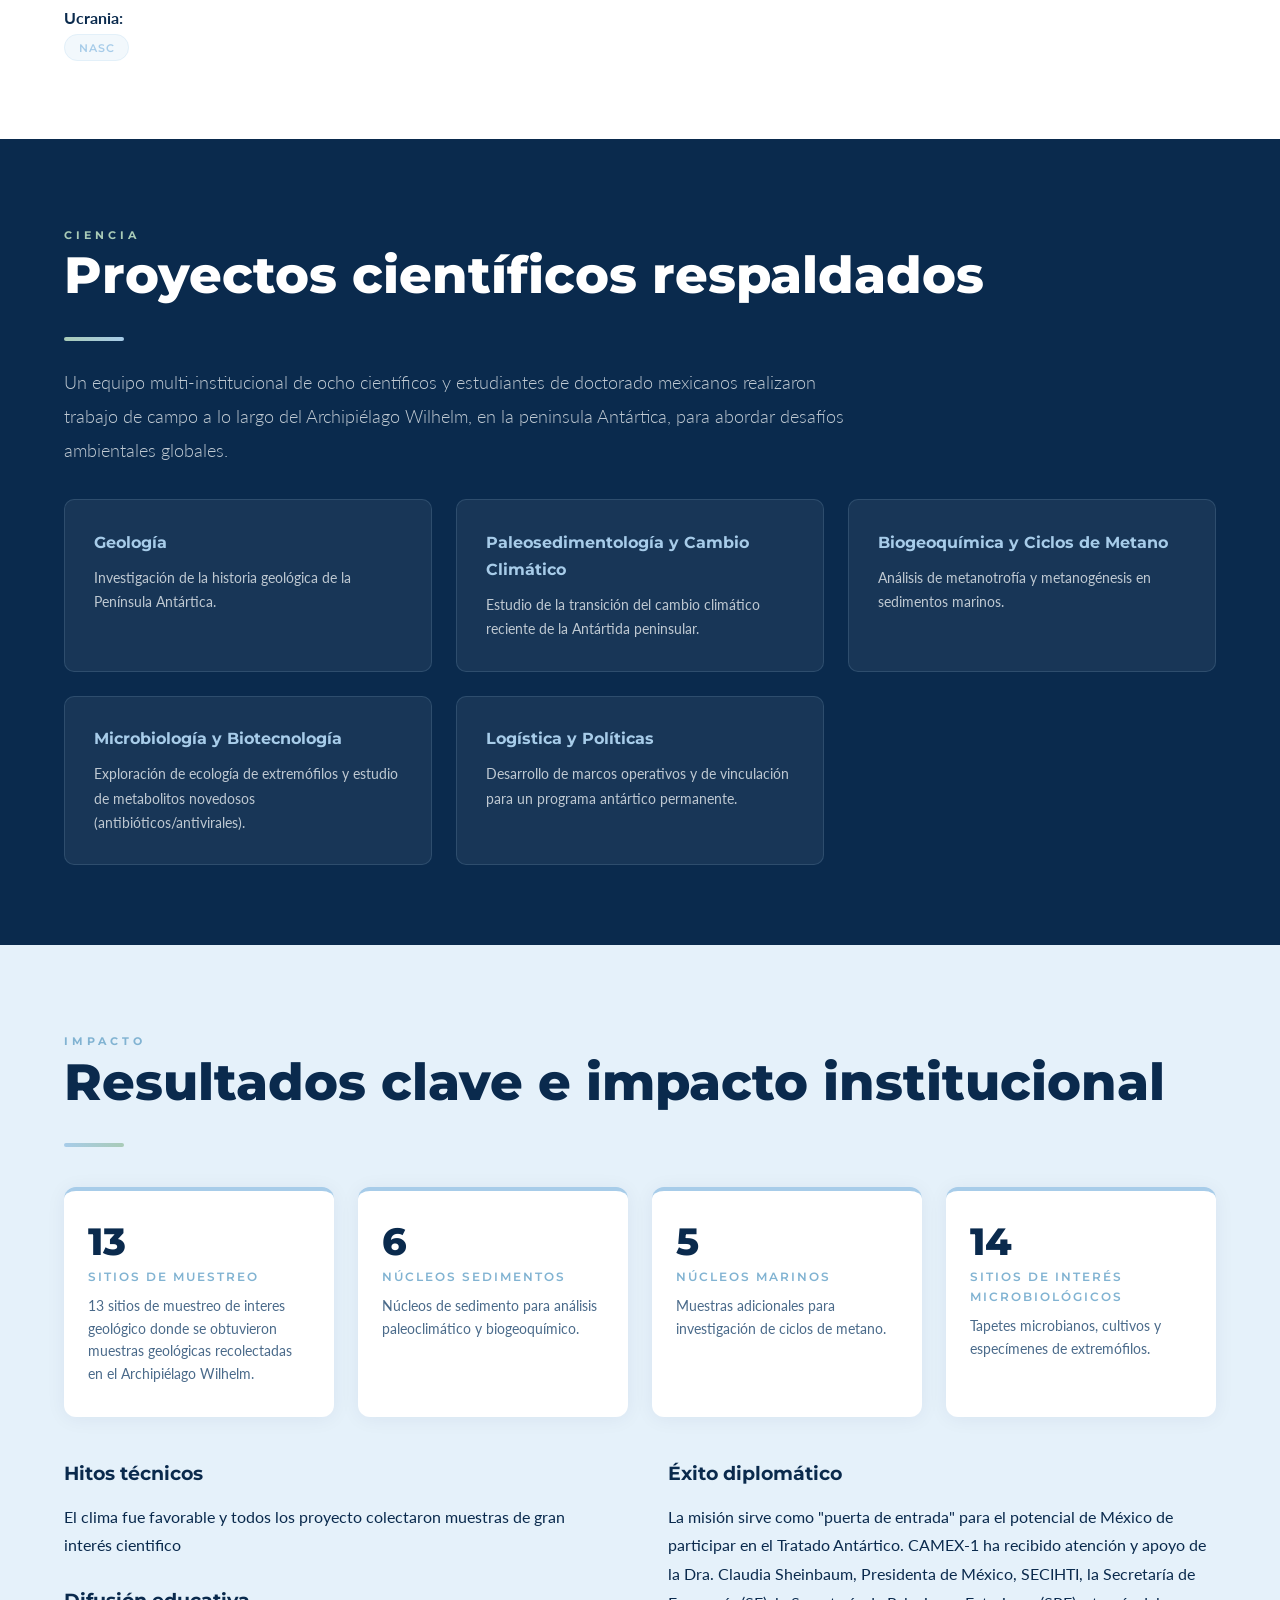
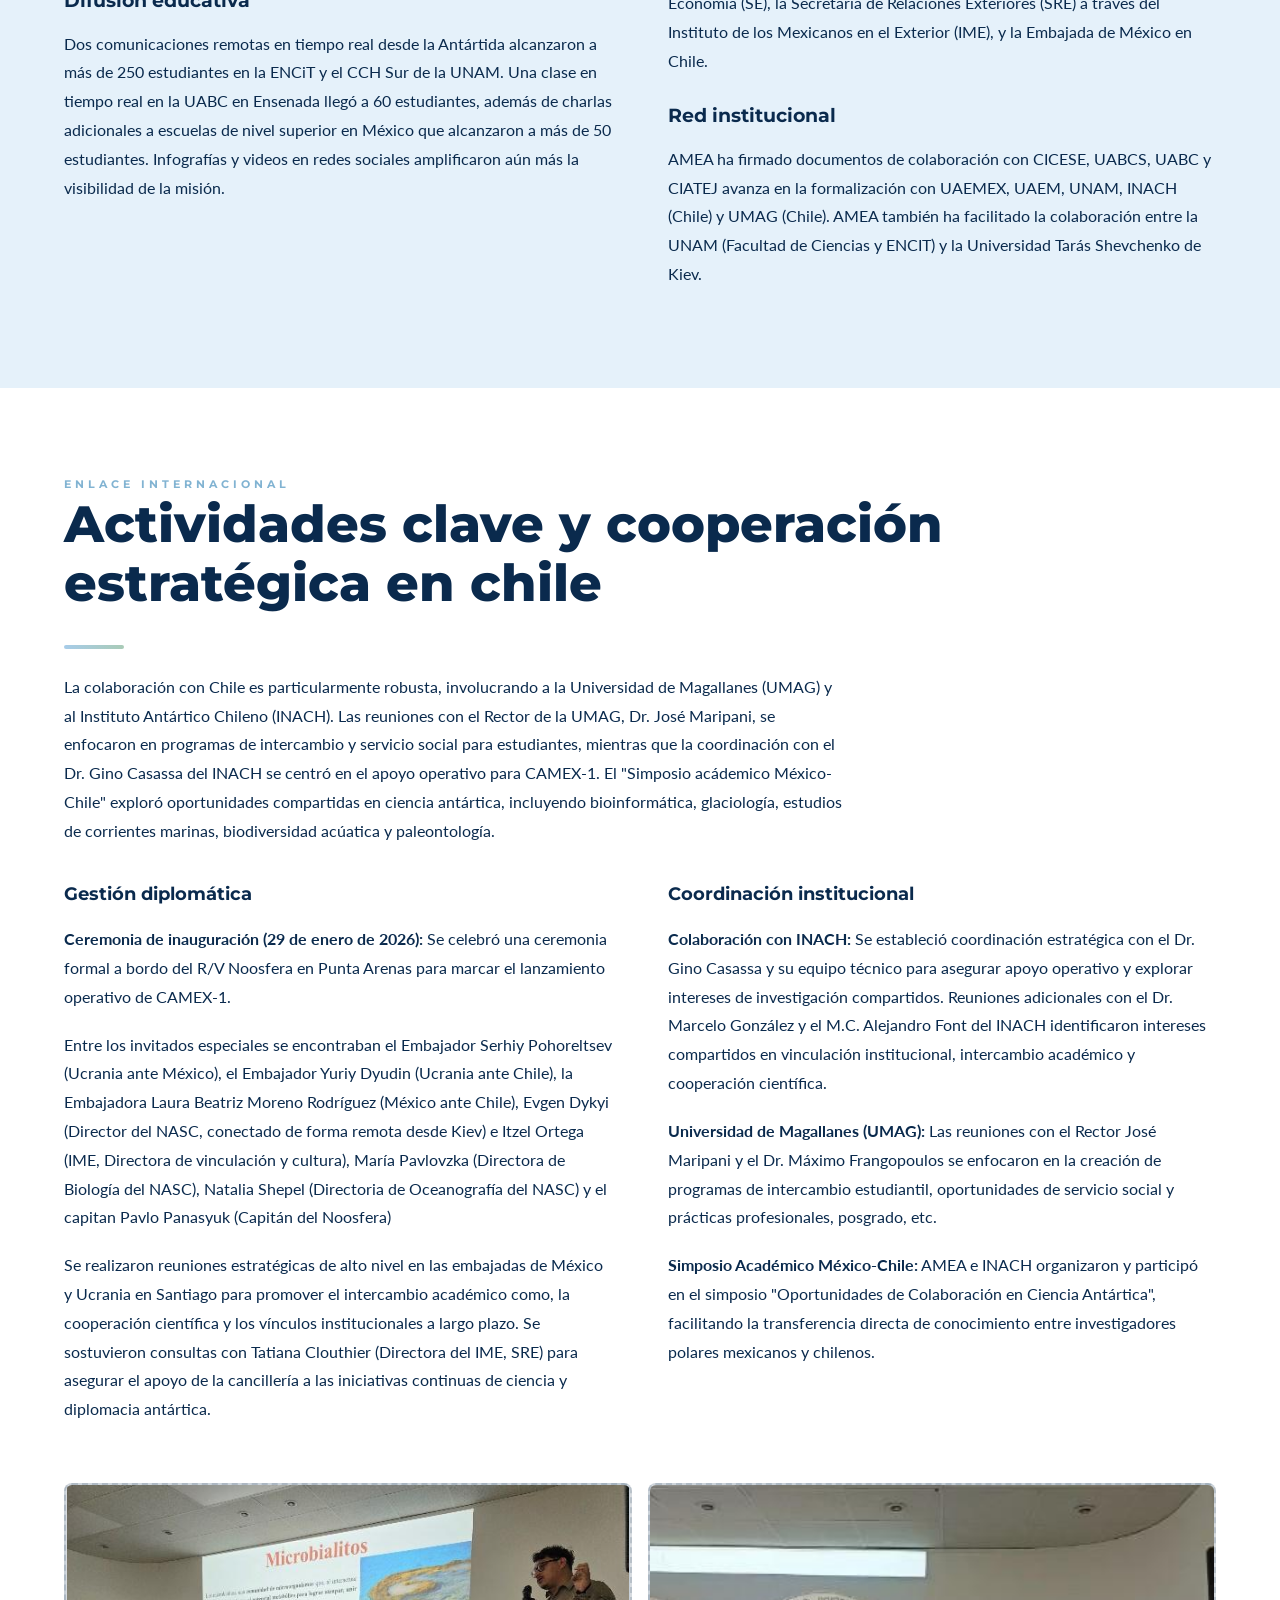
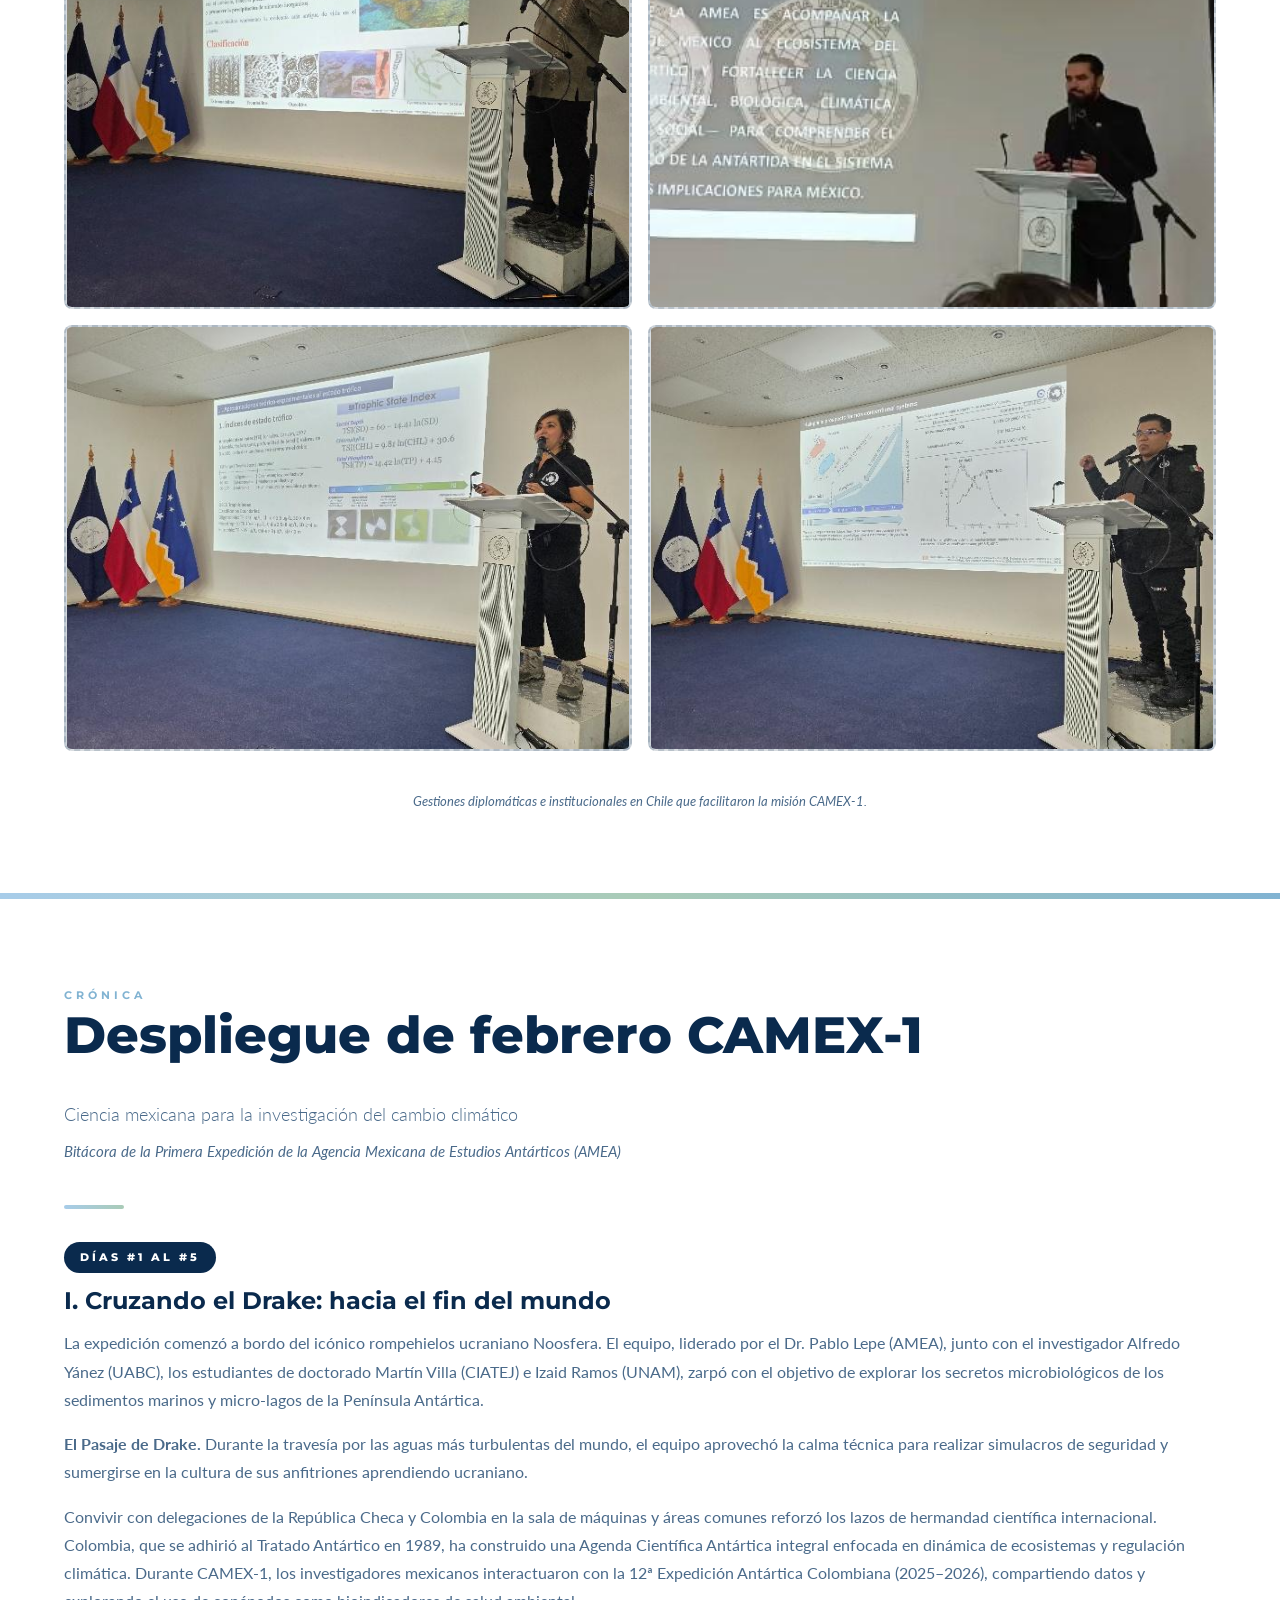
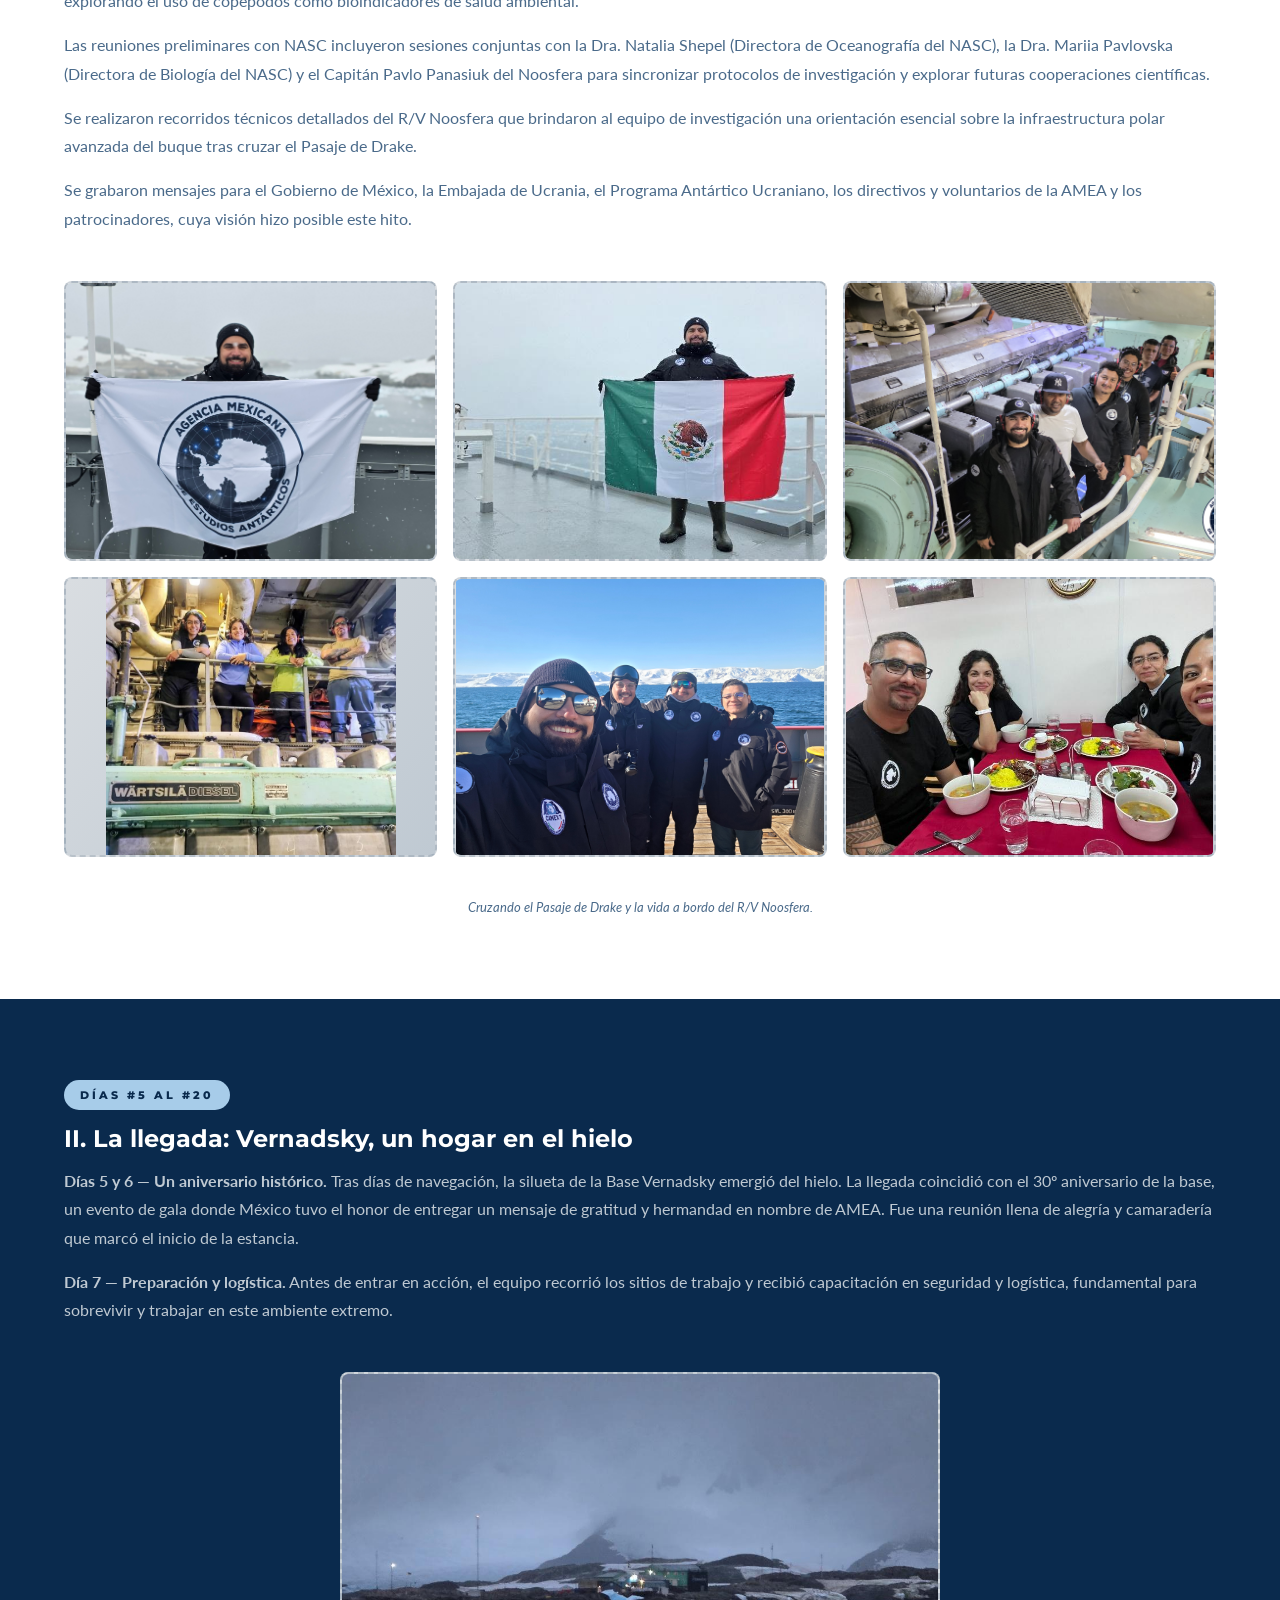
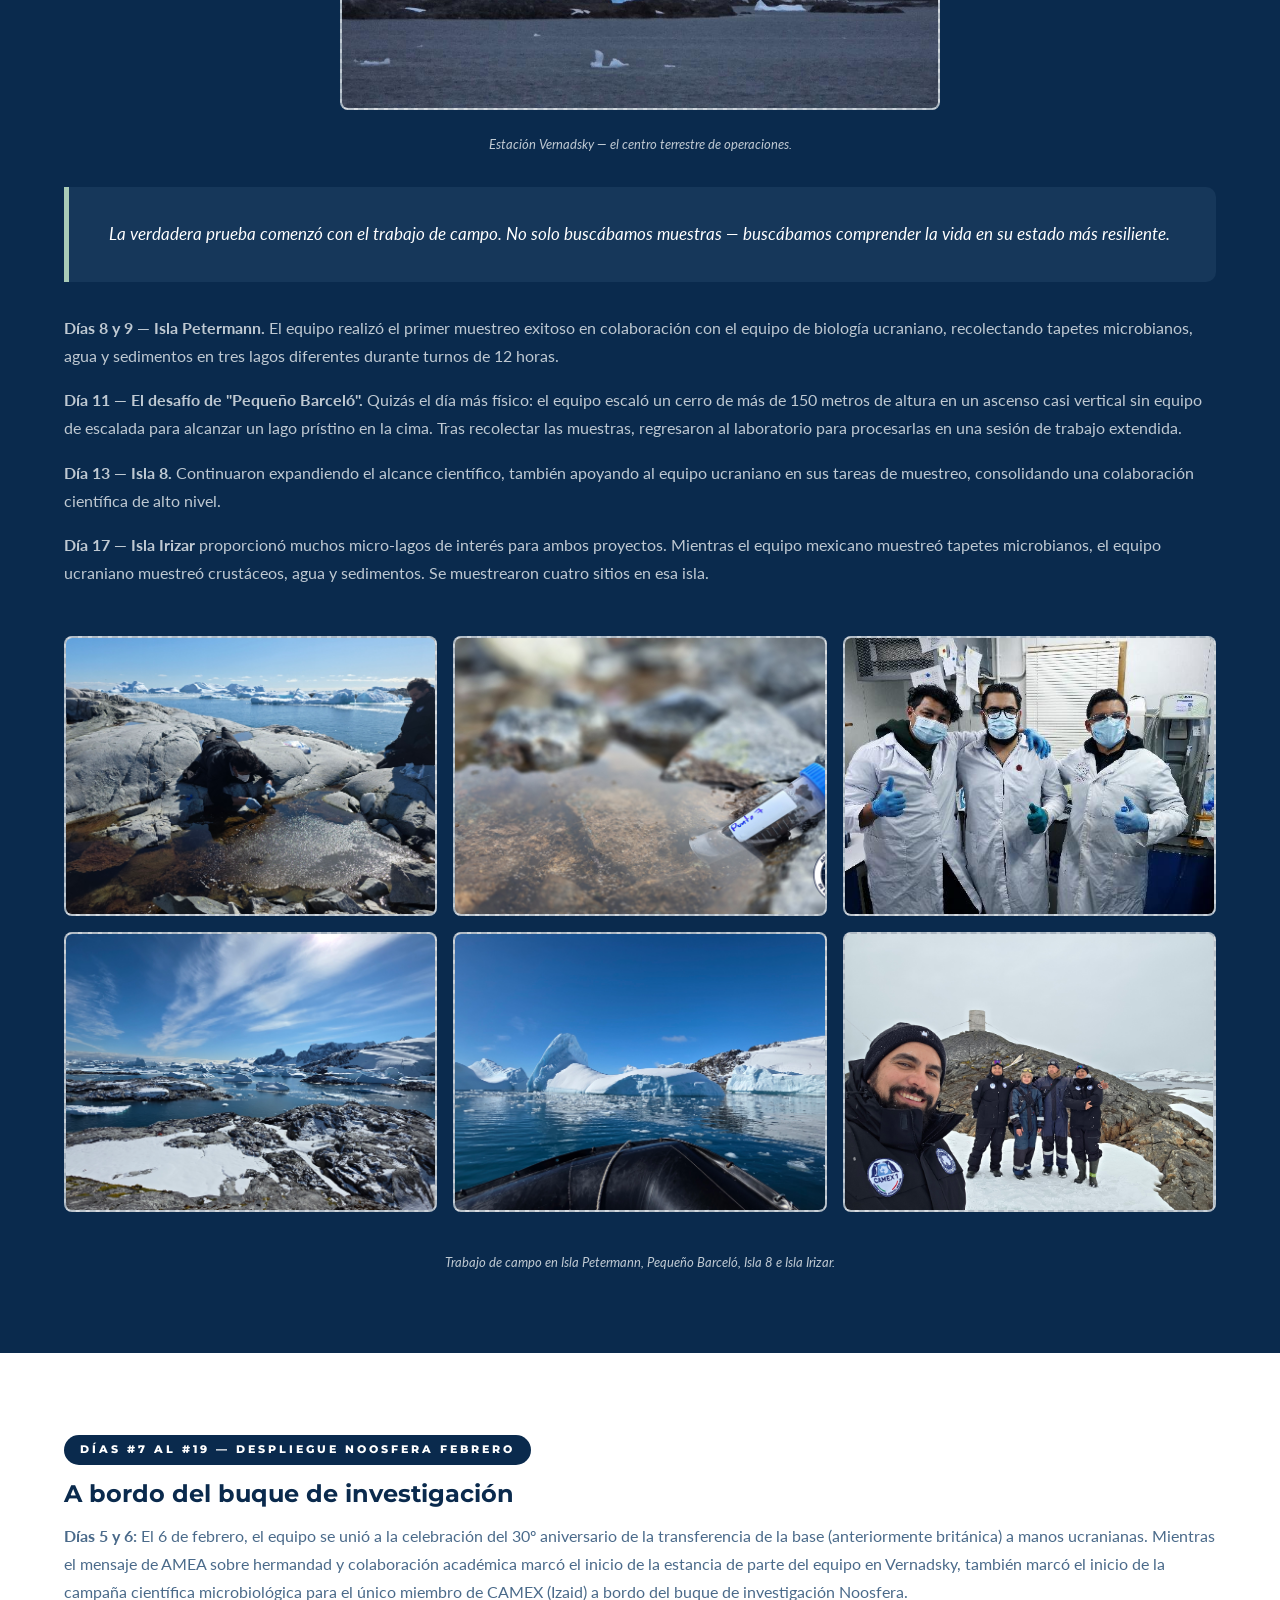
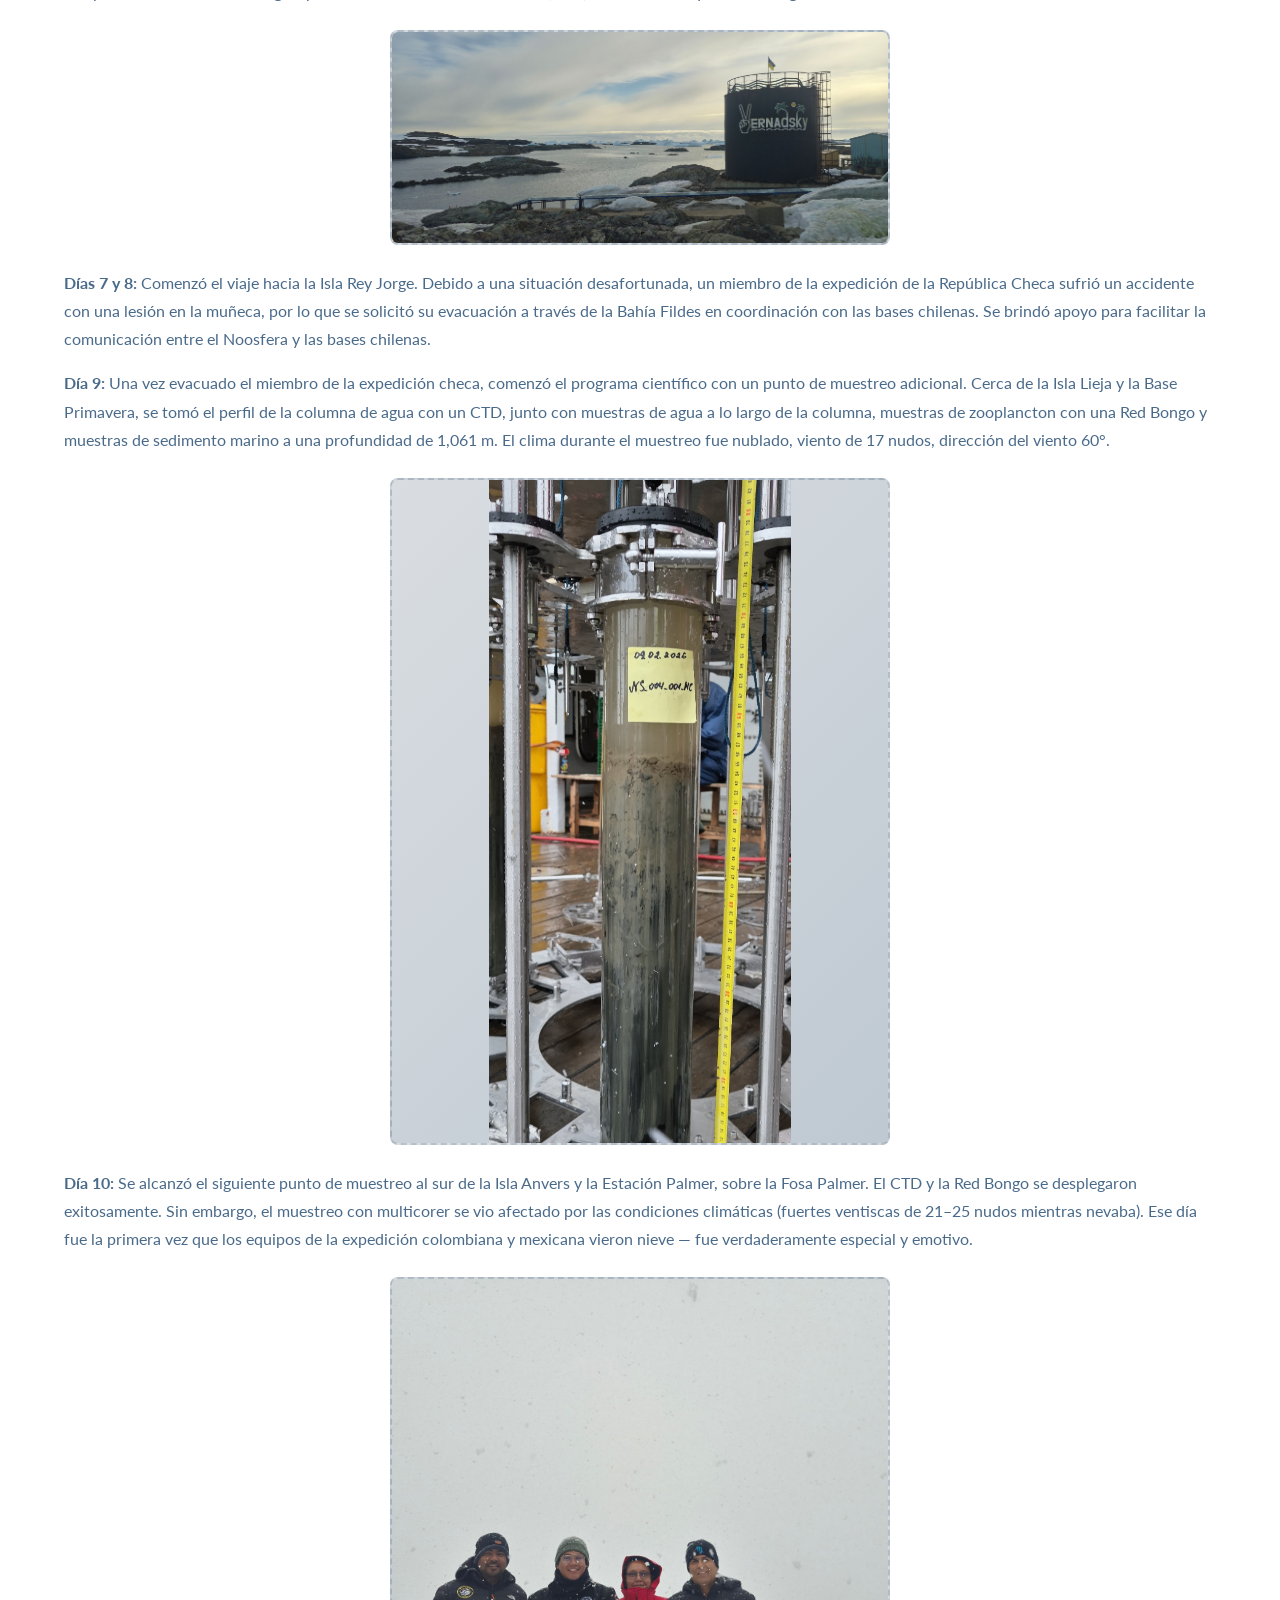
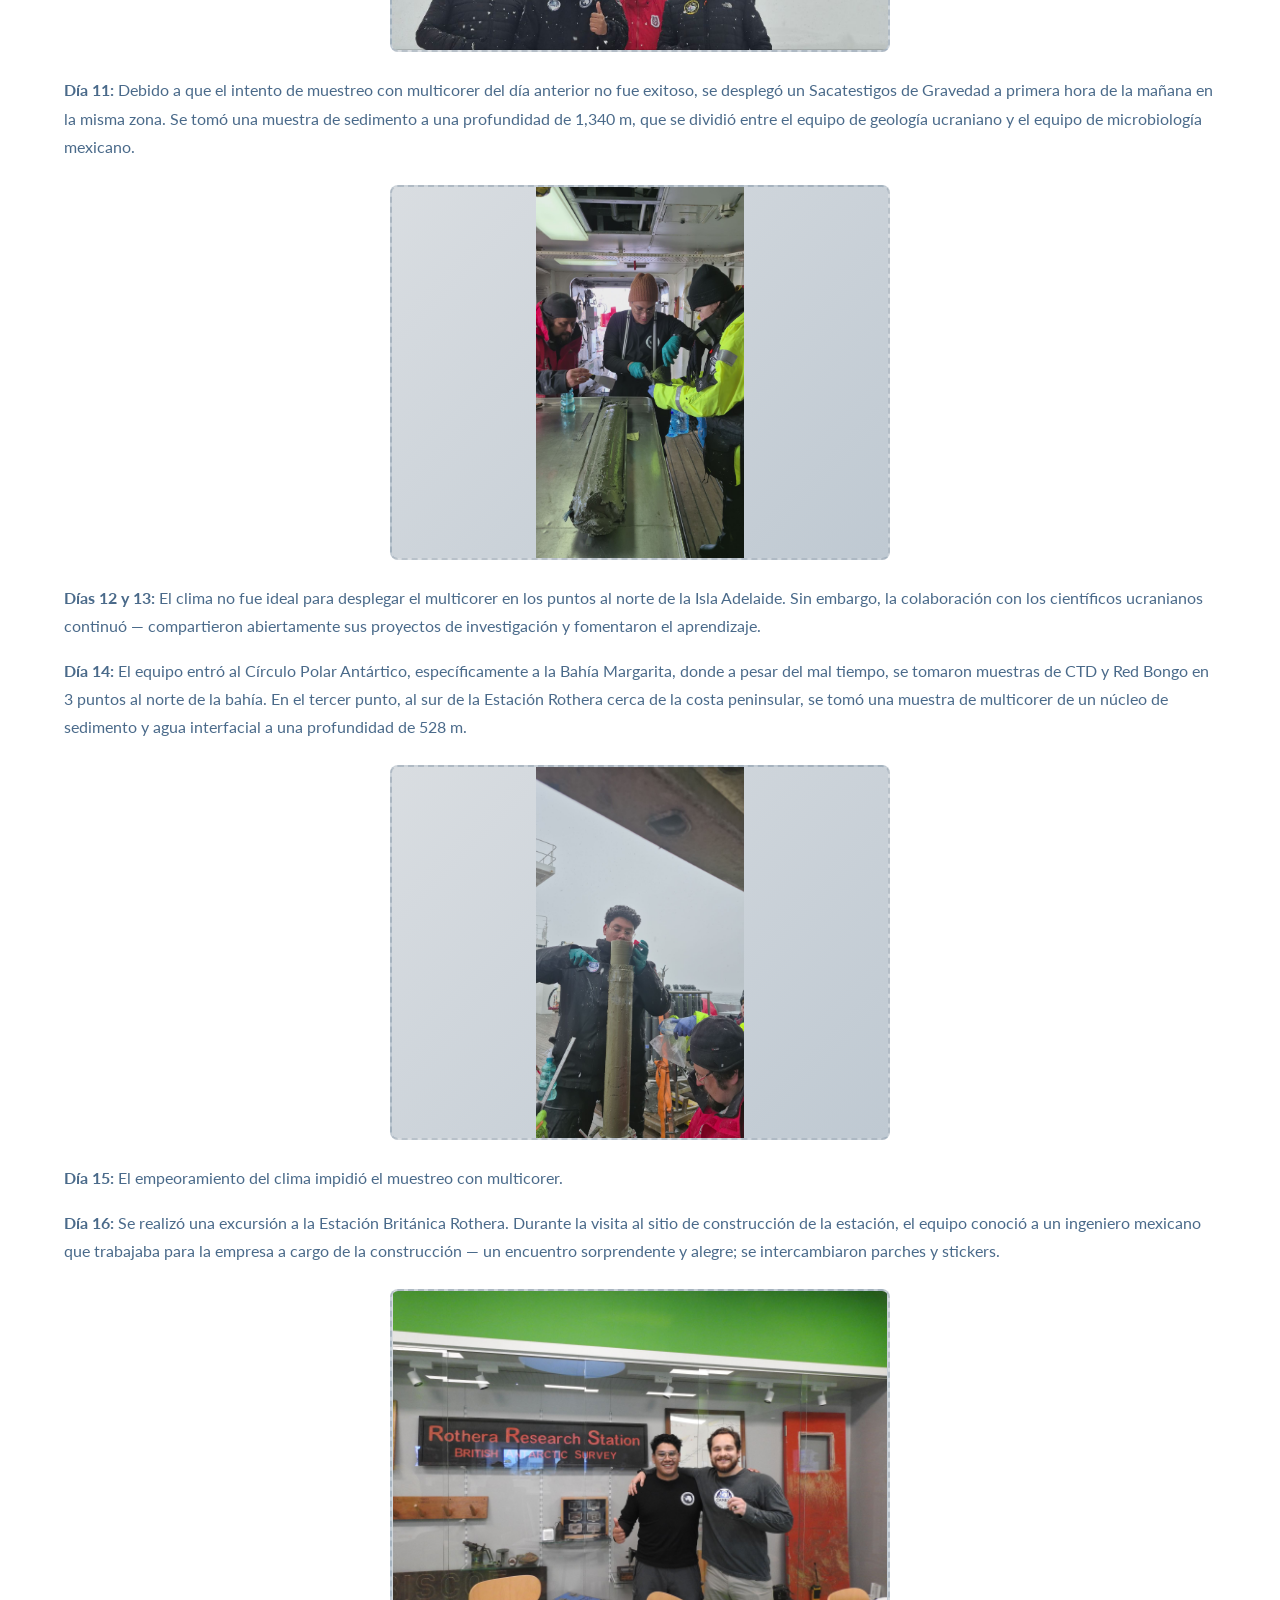
==== commit 1d7a9d8d: "Correcciones Pat finales" ====
--- a/index.html
+++ b/index.html
@@ -503,7 +503,7 @@
               (México ante Chile), Evgen Dykyi (Director del NASC, conectado de
               forma remota desde Kiev) e Itzel Ortega (IME, Directora de
               vinculación y cultura), María Pavlovzka (Directora de Biología del NASC),
-              Natalia Shepel (Directoria de Oceanografía del NASC) y el capitan Pablo
+              Natalia Shepel (Directoria de Oceanografía del NASC) y el capitan Pavlo Panasyuk
               (Capitán del Noosfera)
             </p>
             <p style="margin-top: 0.5rem">
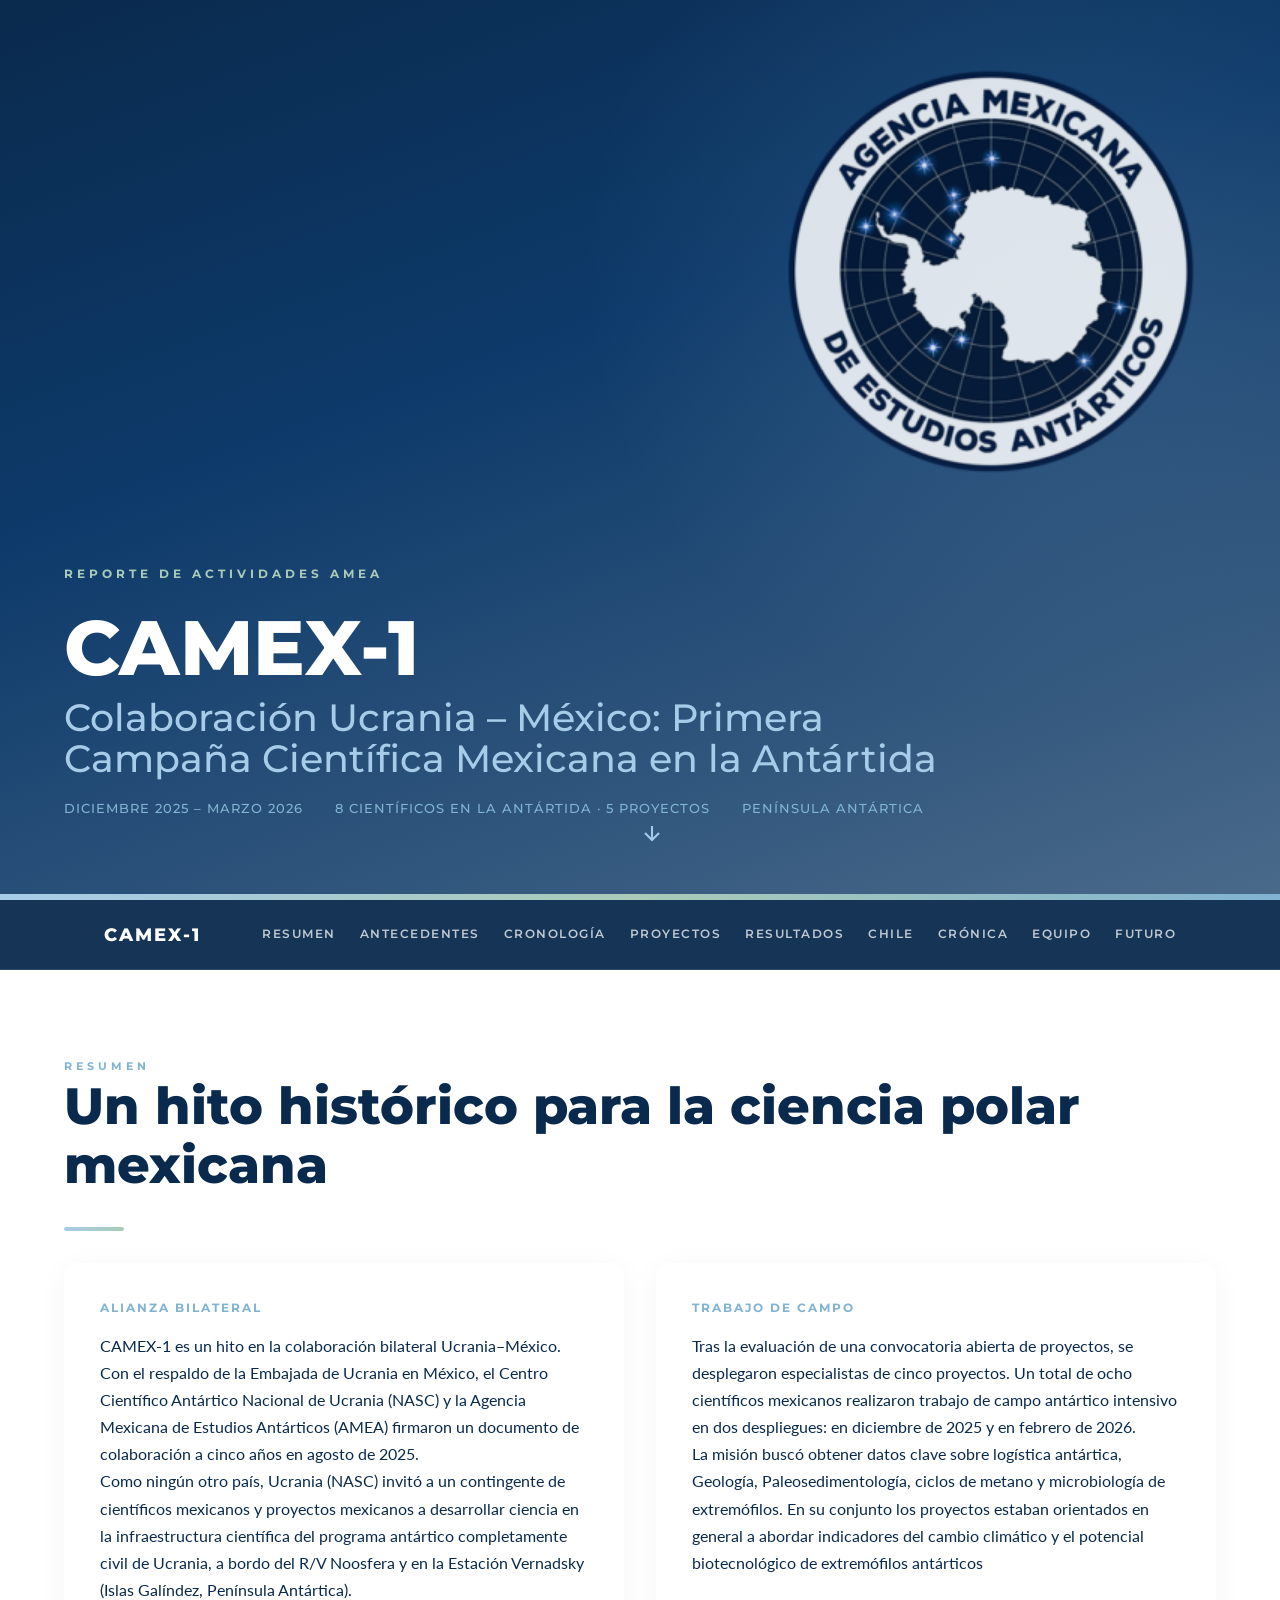
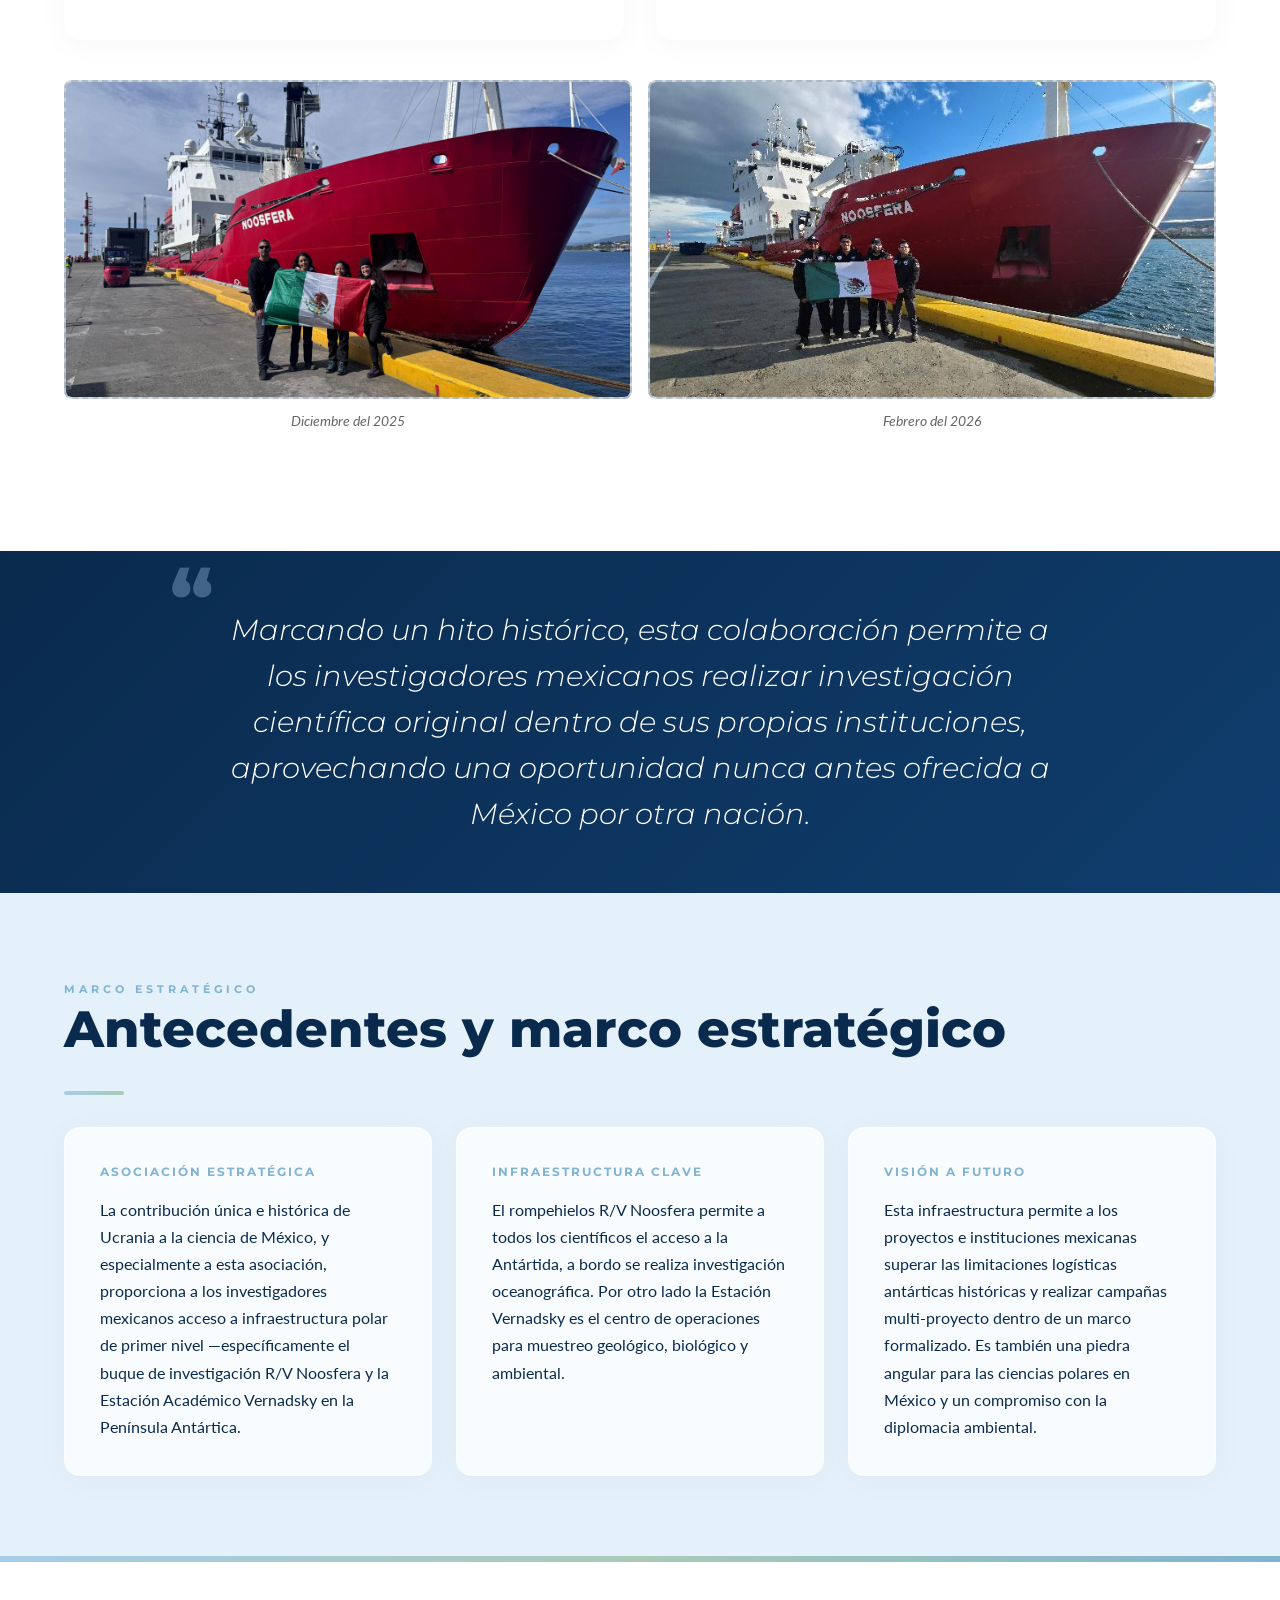
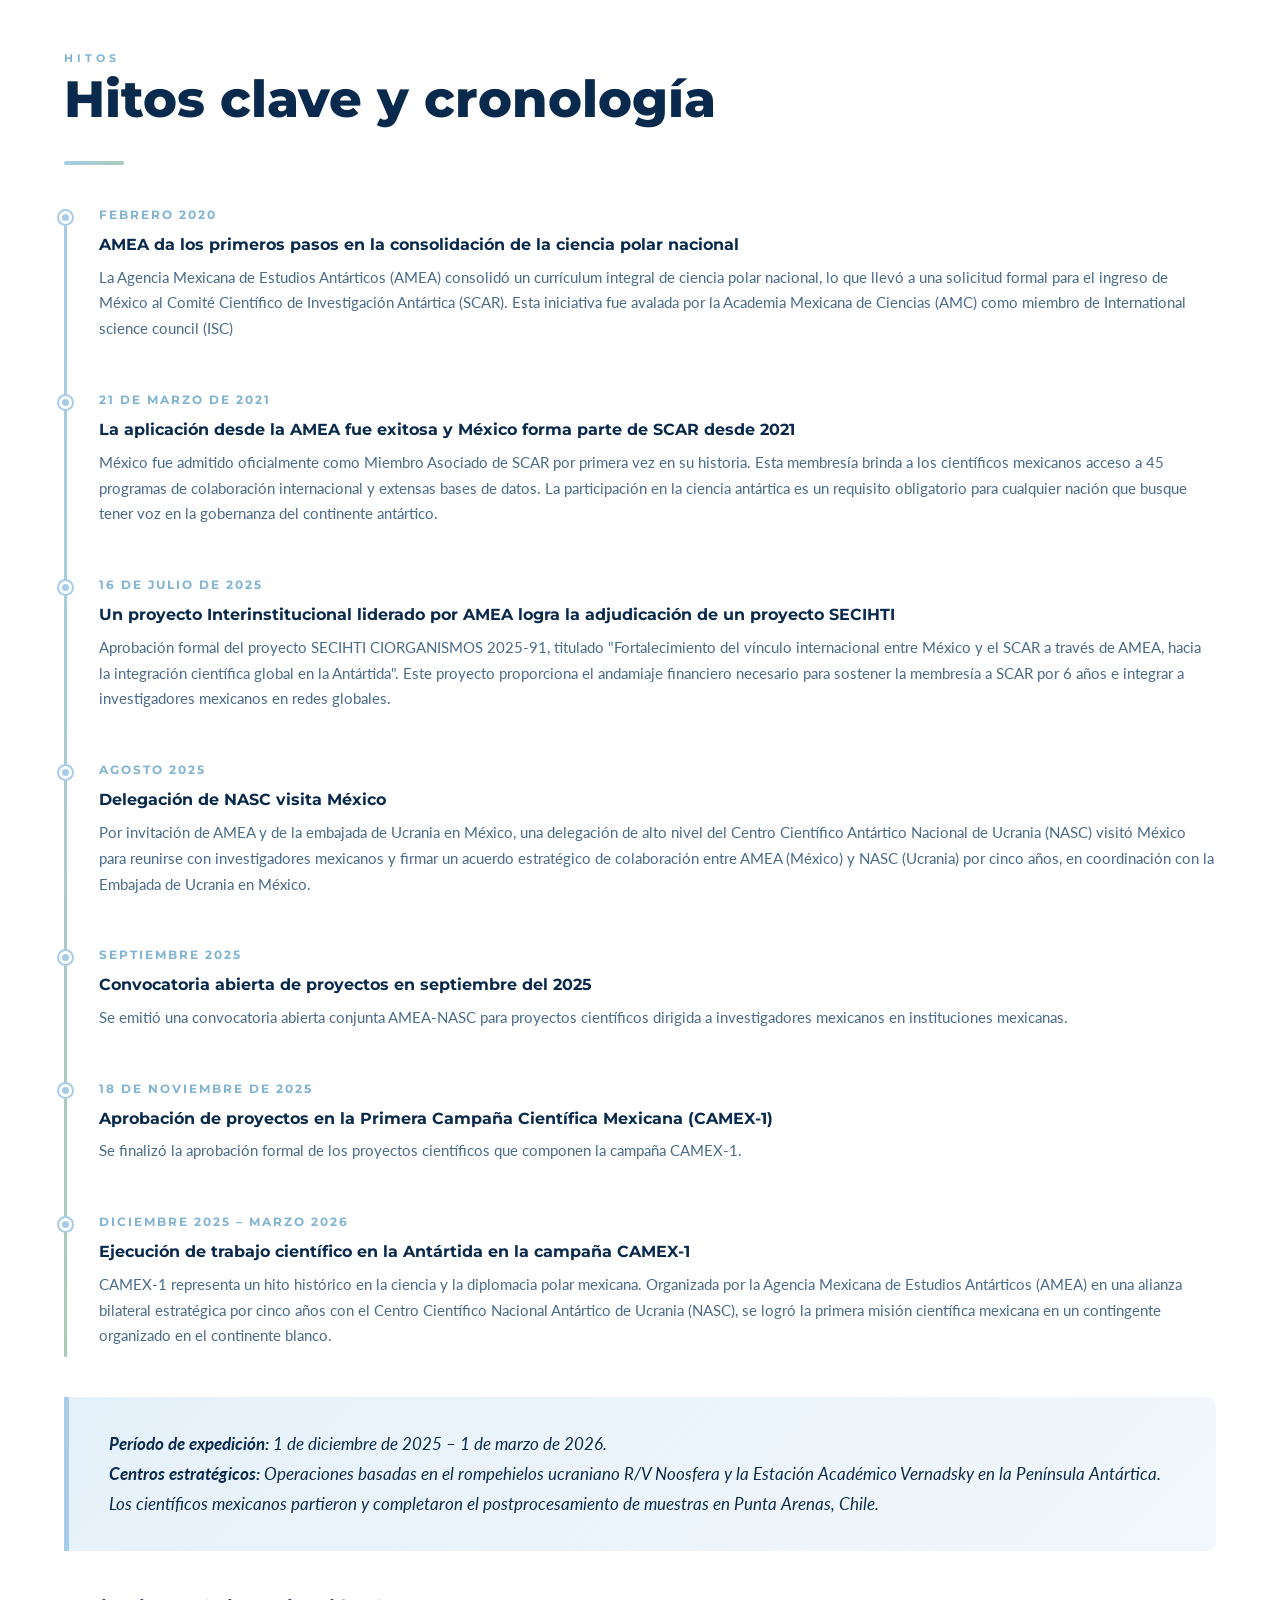
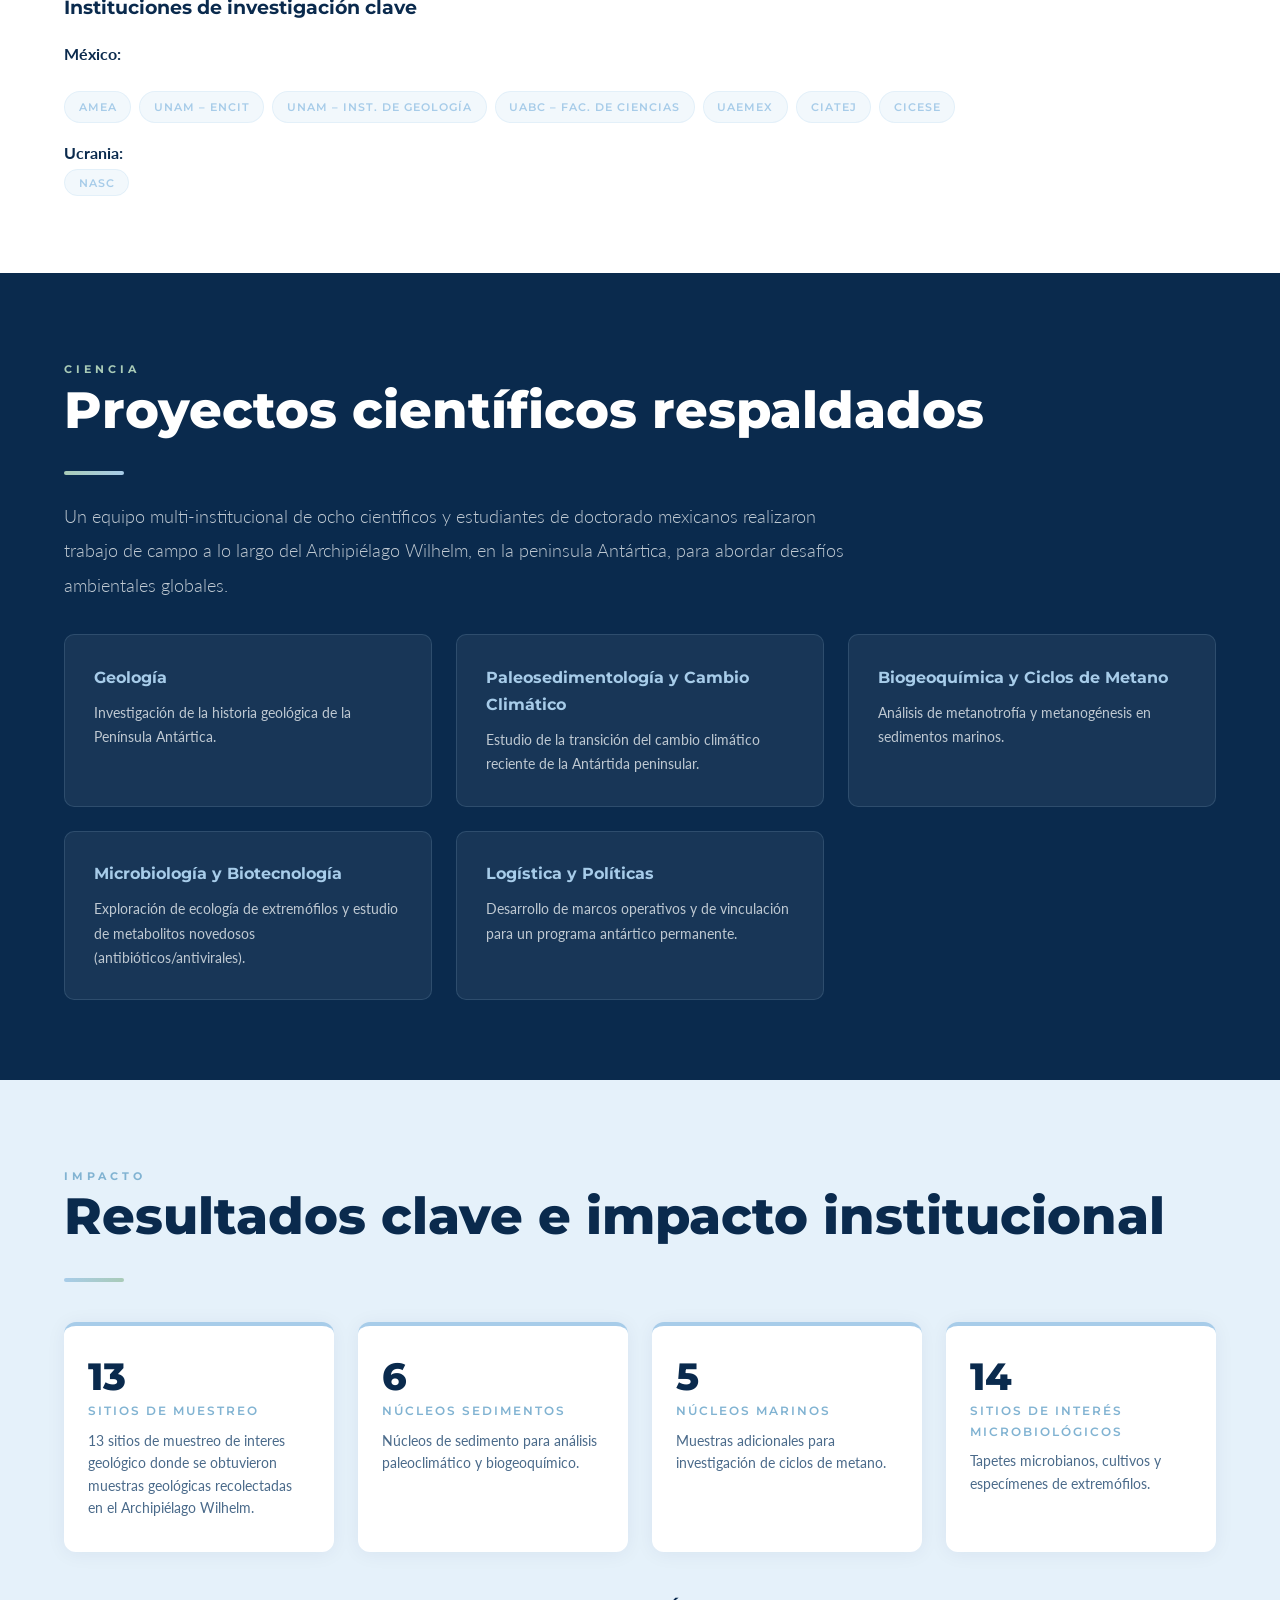
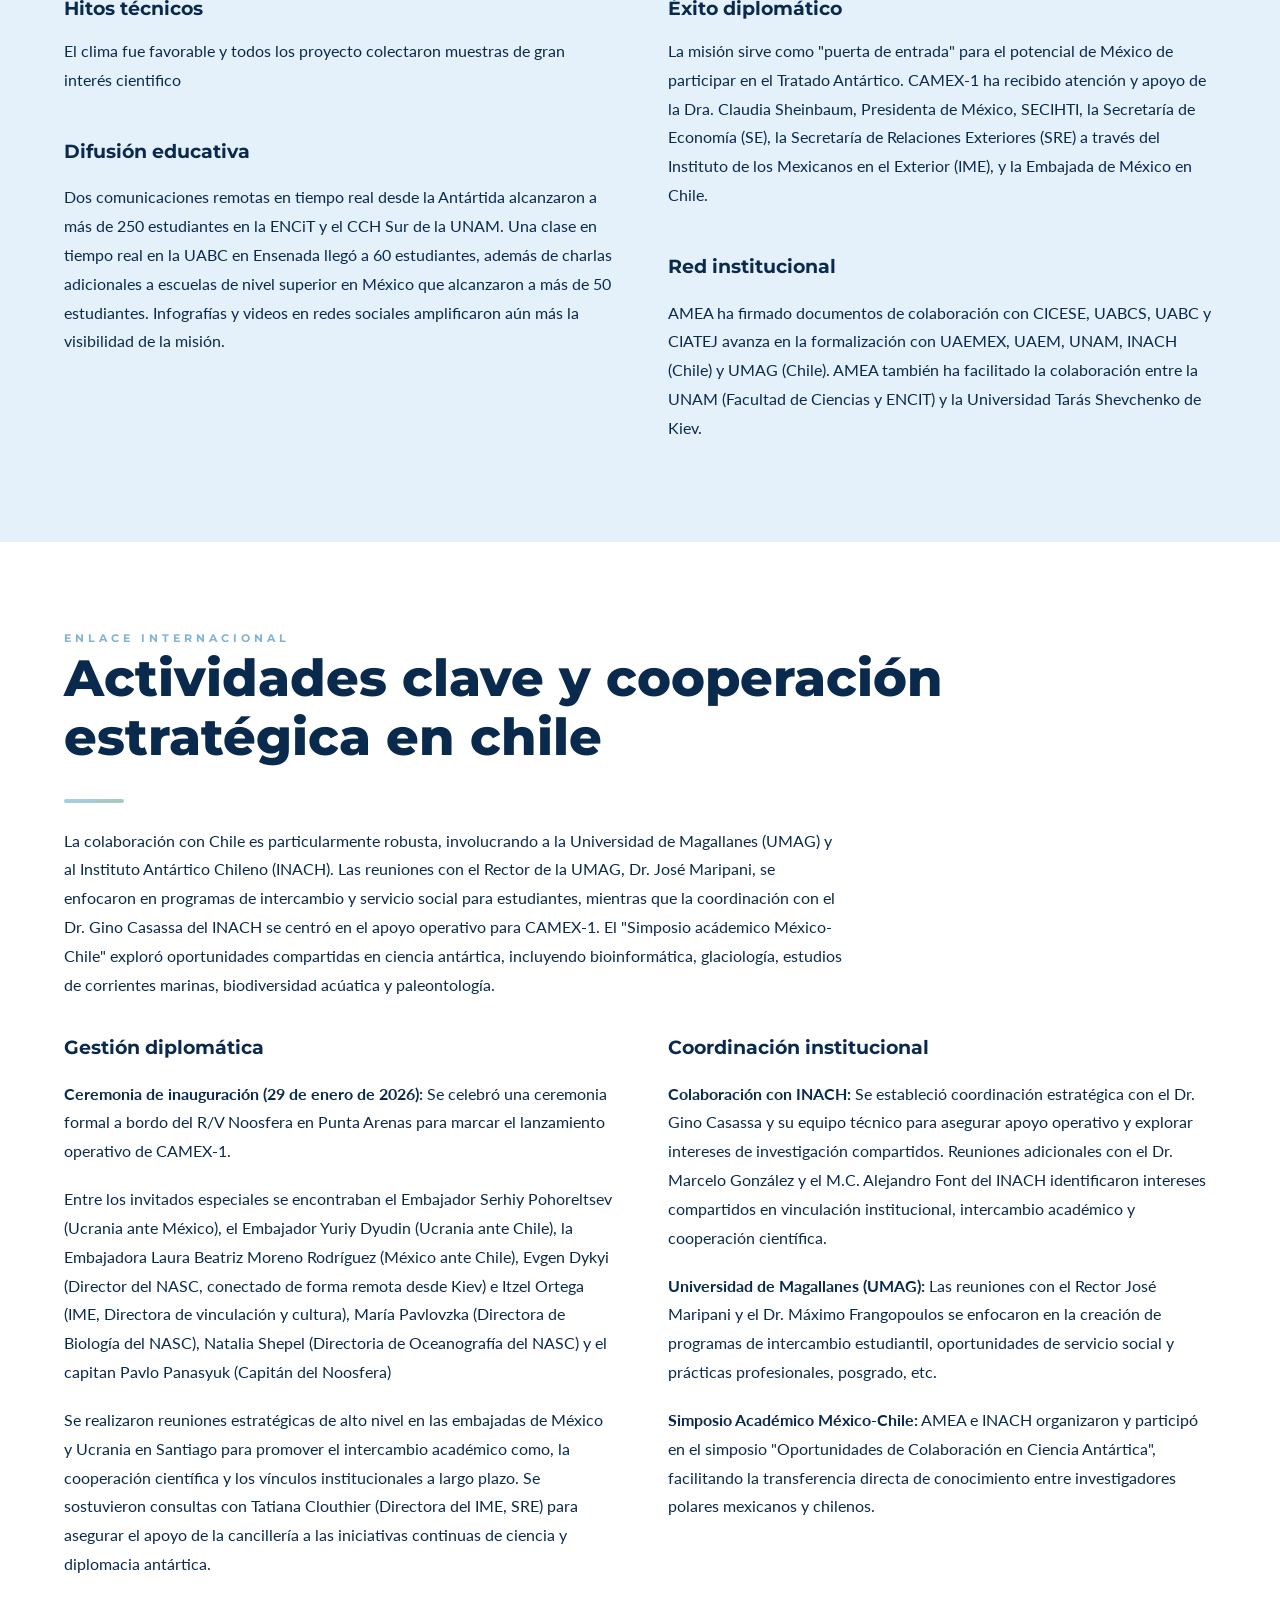
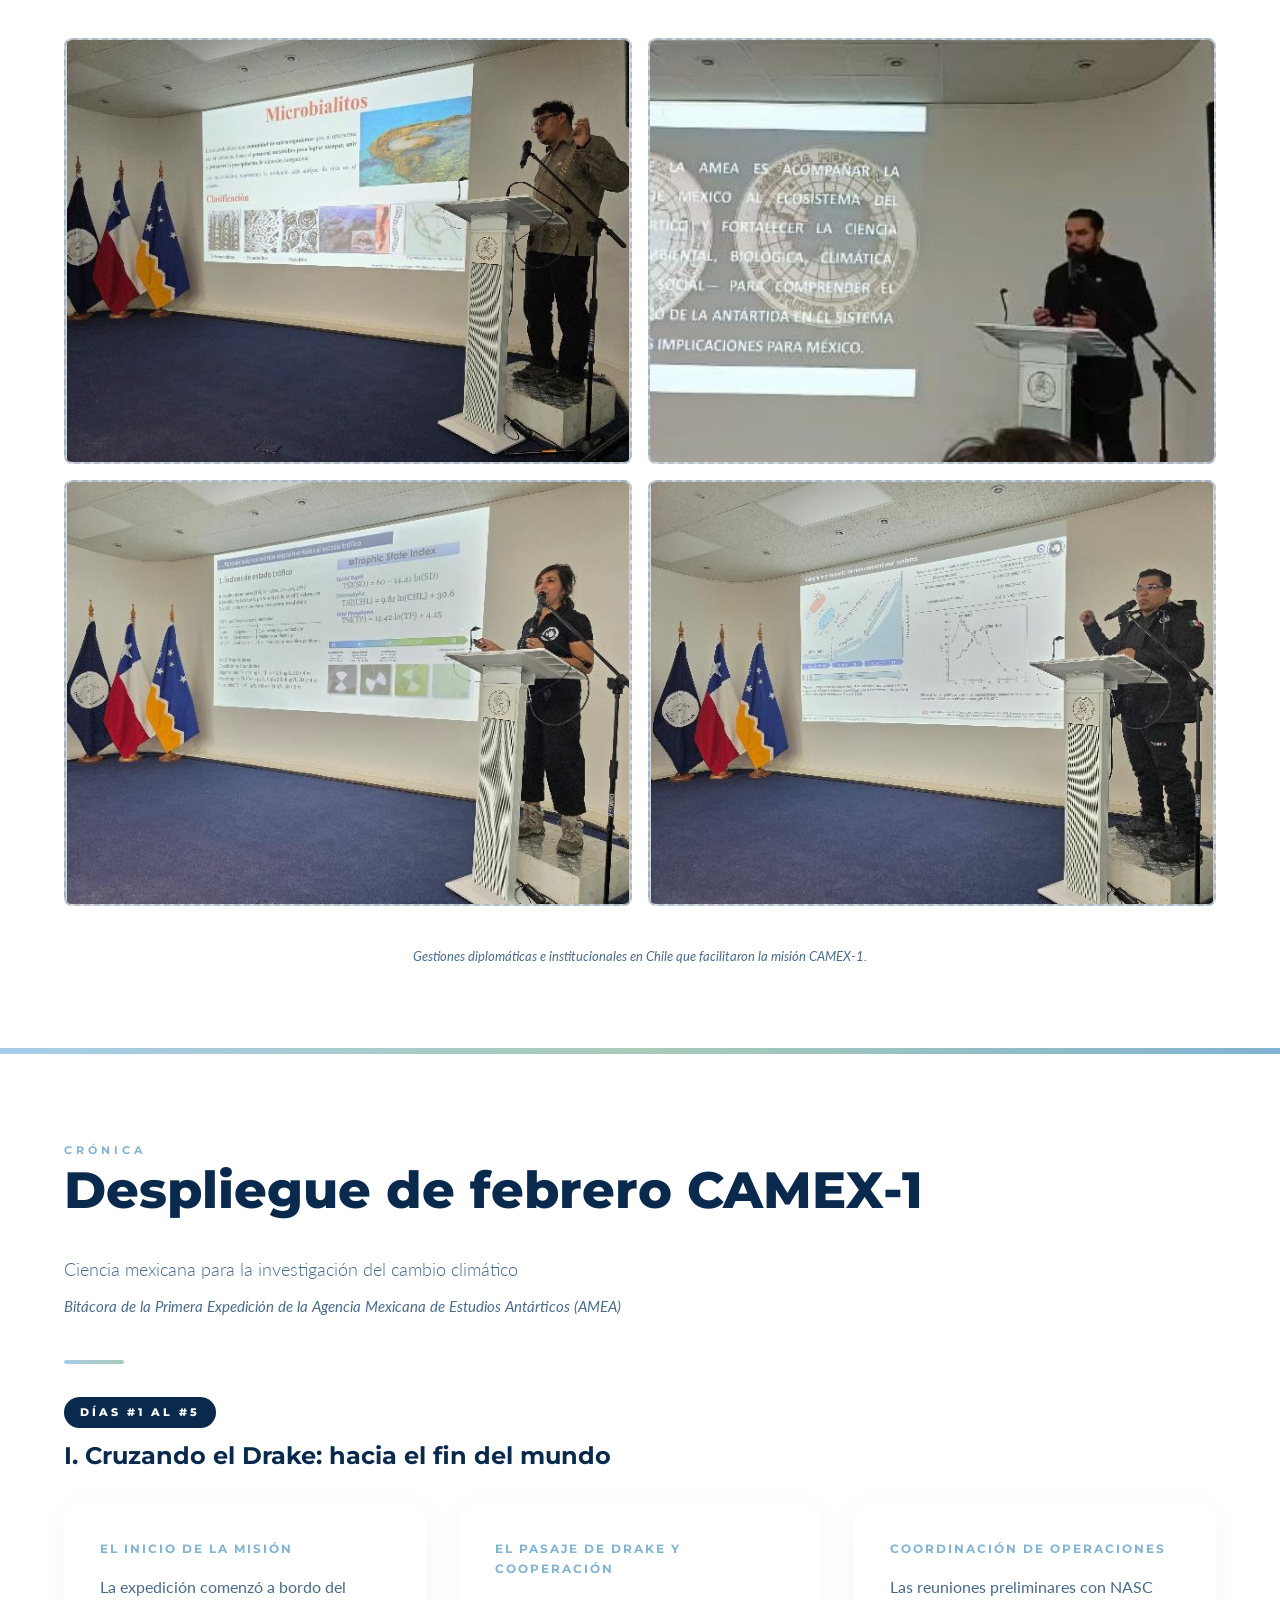
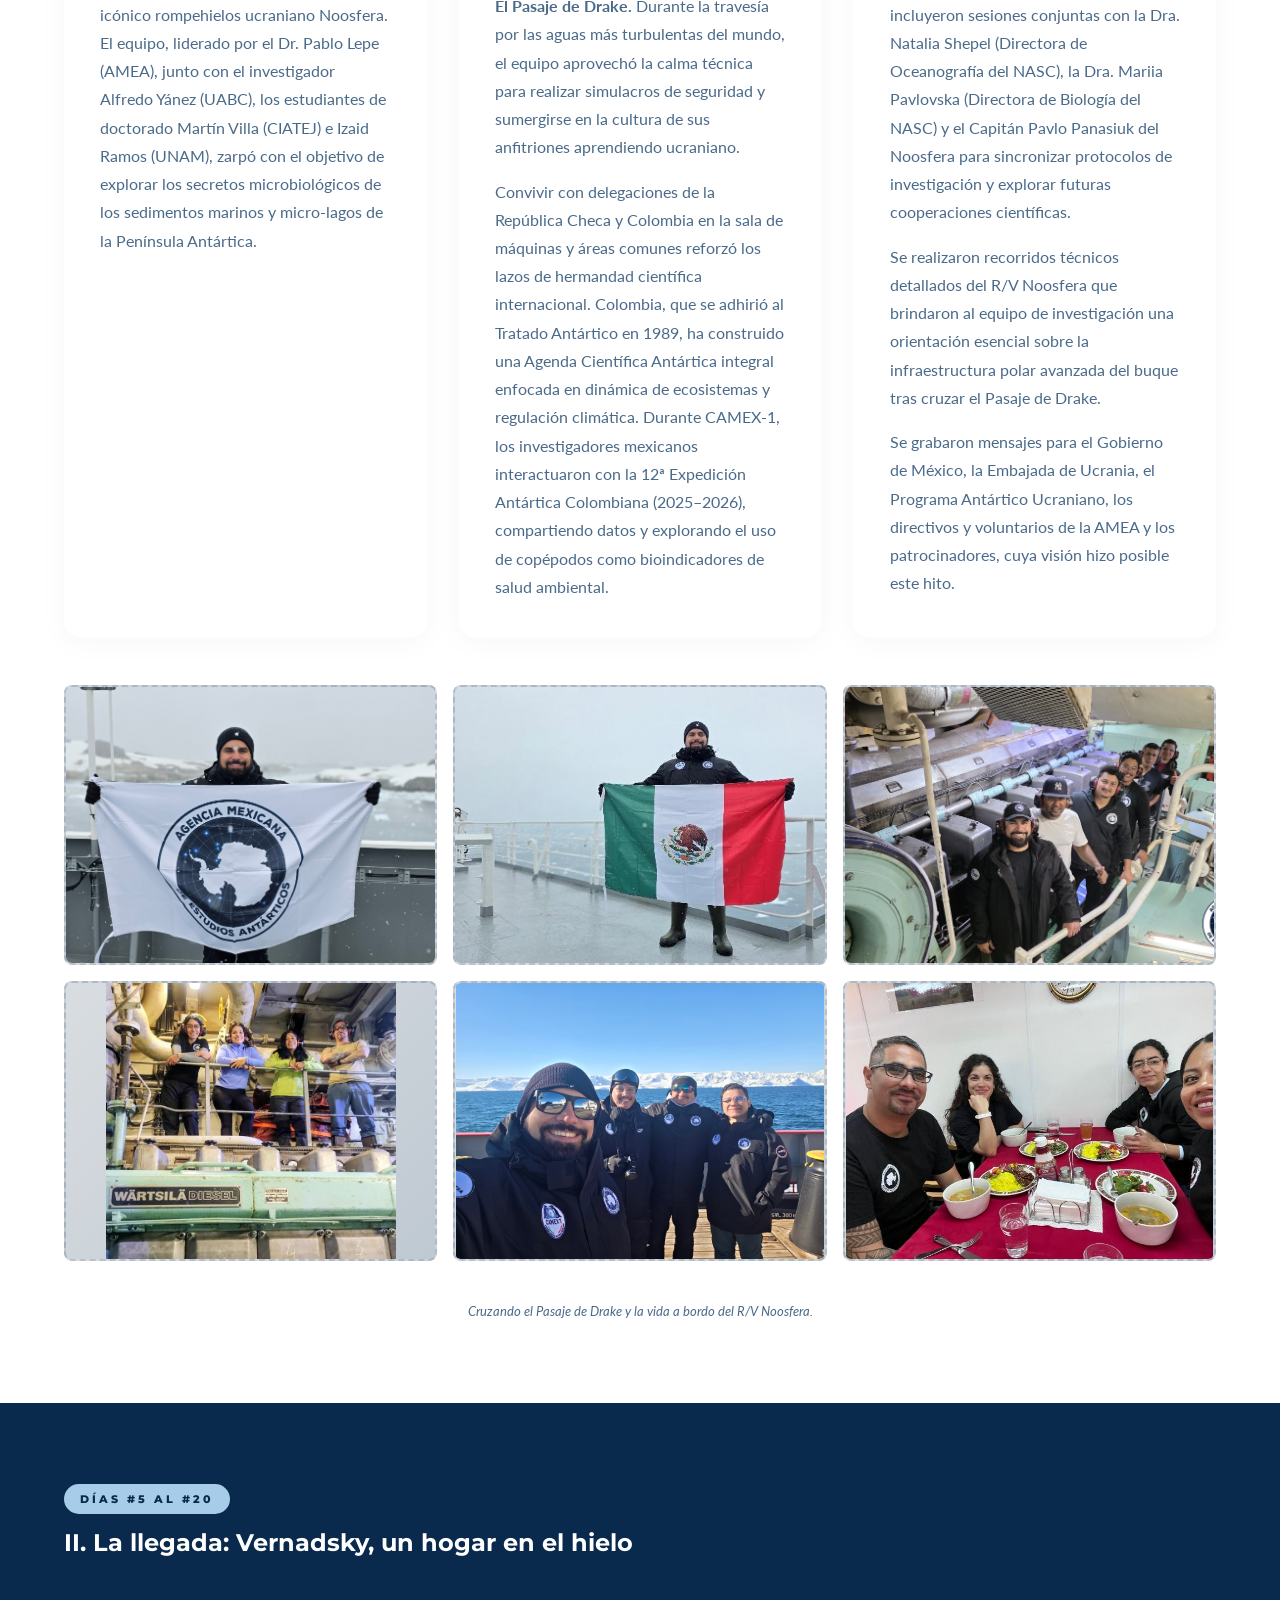
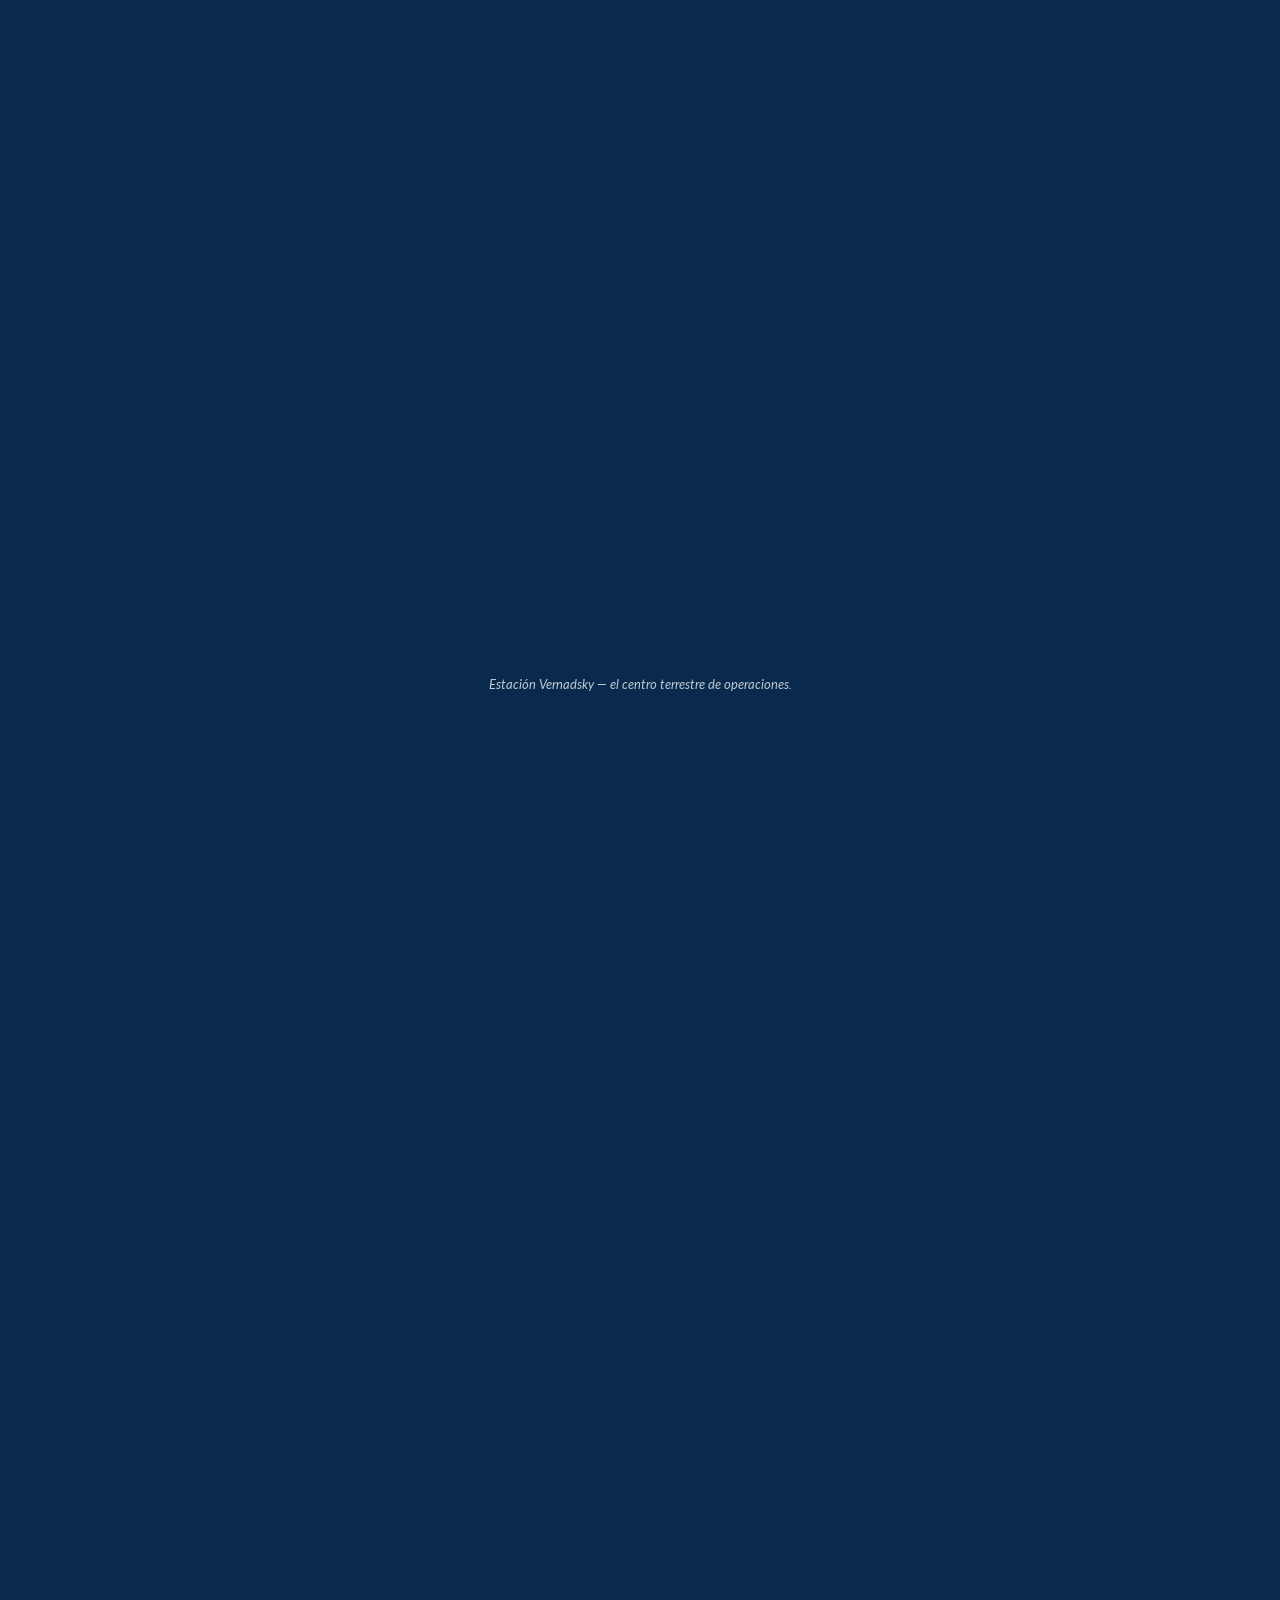
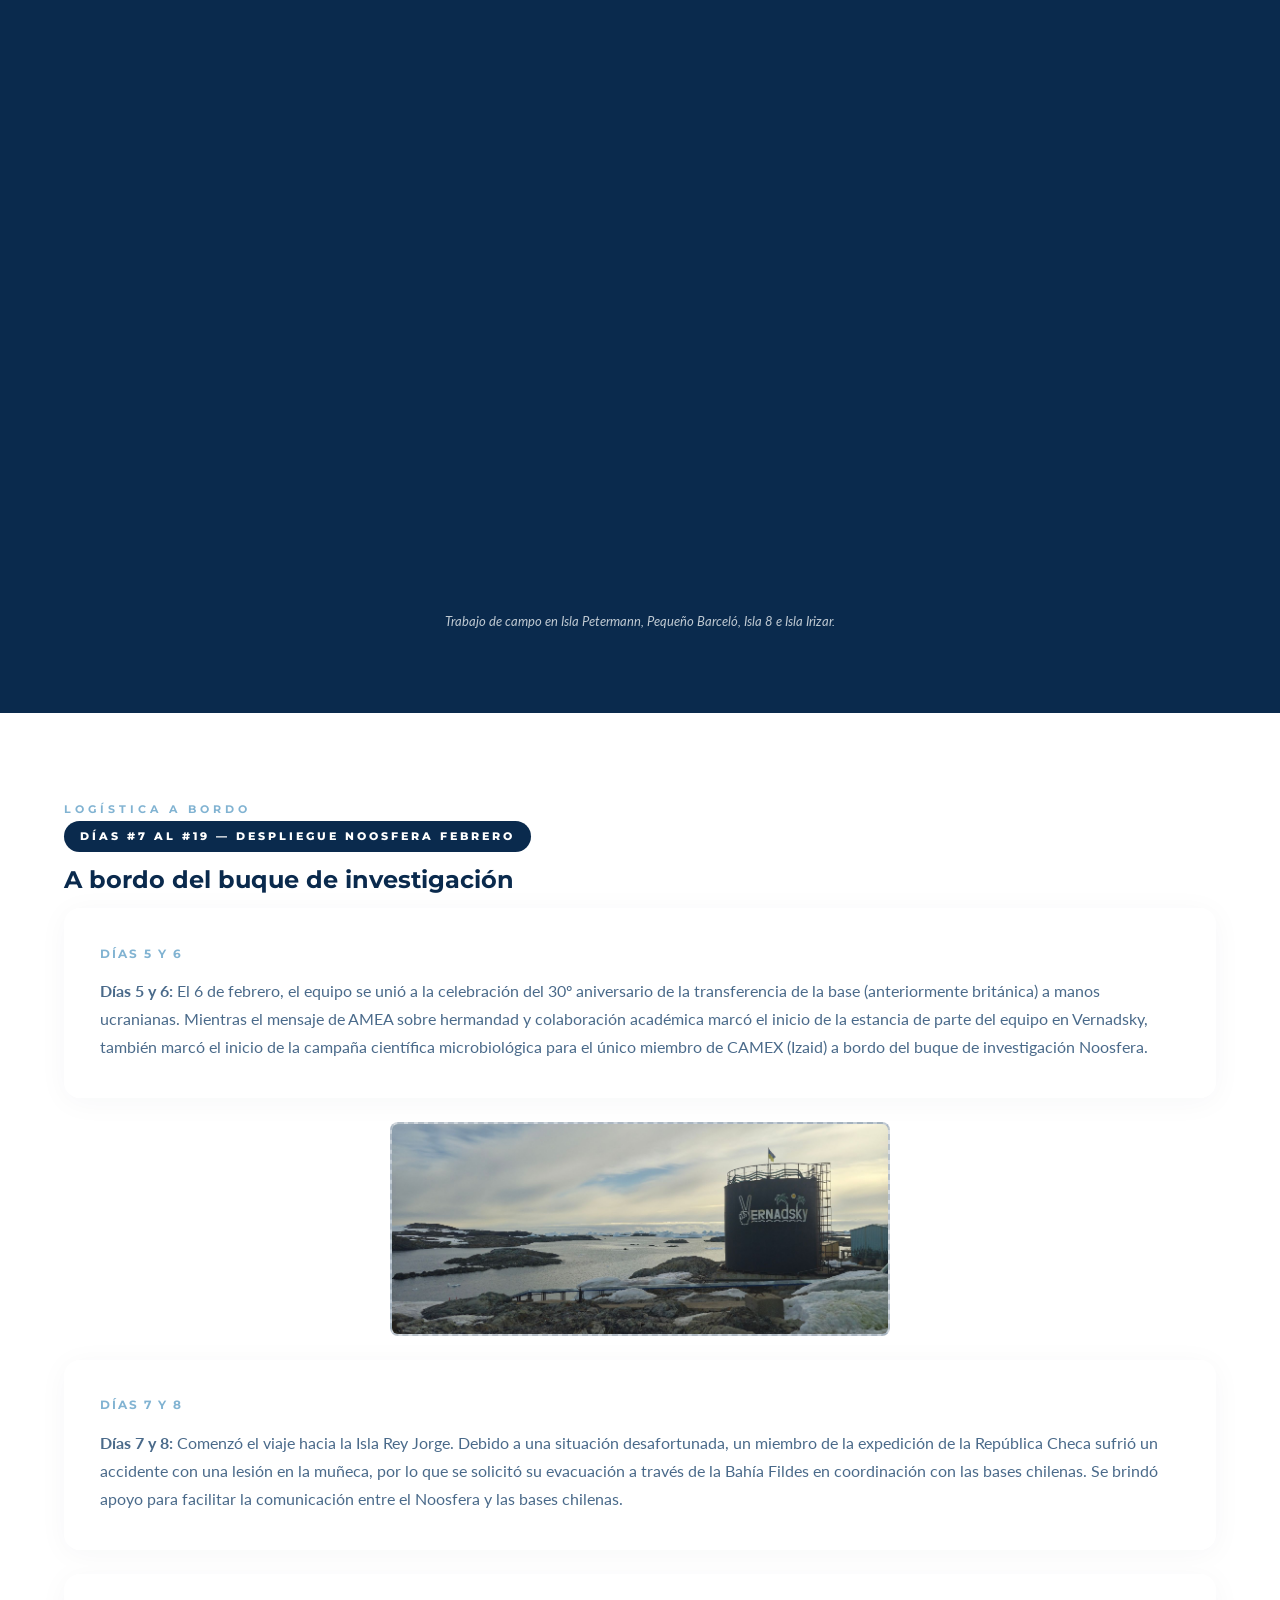
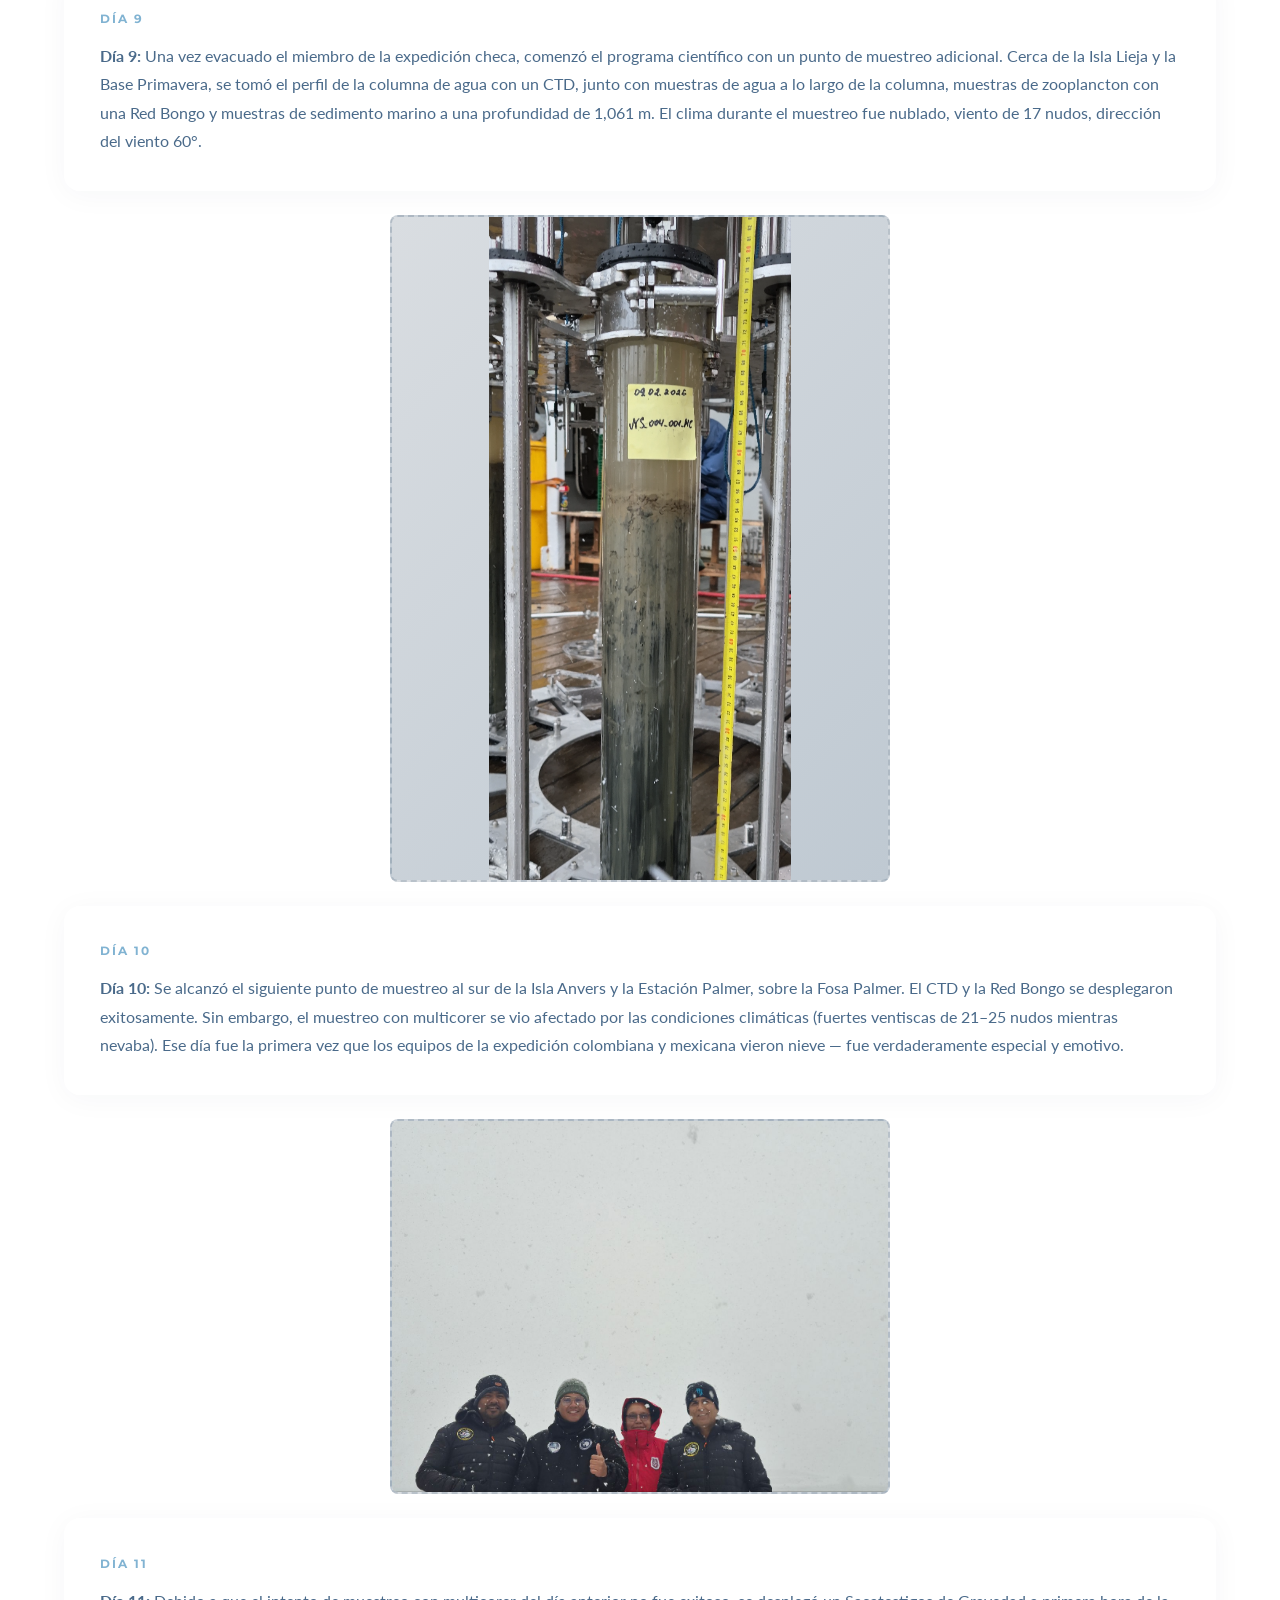
==== commit 413603ab: "Fix hero background overlay bug and optimize scroll animations" ====
--- a/index.html
+++ b/index.html
@@ -15,7 +15,7 @@
       href="https://fonts.googleapis.com/css2?family=Lato:ital,wght@0,300;0,400;0,700;0,900;1,300;1,400&family=Montserrat:ital,wght@0,300;0,400;0,500;0,600;0,700;0,800;0,900;1,400;1,600&display=swap"
       rel="stylesheet"
     />
-    <link rel="stylesheet" href="css/styles.css?v=1.1" />
+    <link rel="stylesheet" href="css/styles.css?v=2.0" />
   </head>
   <body>
     <!-- ═══════════════ HERO SECTION WITH SCROLL EFFECT ═══════════════ -->
@@ -51,15 +51,23 @@
 
     <!-- ═══════════════ NAVEGACIÓN ═══════════════ -->
     <nav class="nav-bar" aria-label="Navegación principal">
-      <a href="#resumen">Resumen</a>
-      <a href="#antecedentes">Antecedentes</a>
-      <a href="#cronologia">Cronología</a>
-      <a href="#proyectos">Proyectos</a>
-      <a href="#resultados">Resultados</a>
-      <a href="#chile">Chile</a>
-      <a href="#cronica">Crónica</a>
-      <a href="#equipo">Equipo</a>
-      <a href="#futuro">Futuro</a>
+      <div class="nav-container">
+        <a href="#top" class="nav-logo">CAMEX-1</a>
+        <button class="nav-toggle" id="navToggle" aria-label="Abrir menú" aria-expanded="false">
+          <span class="hamburger"></span>
+        </button>
+        <div class="nav-links" id="navLinks">
+          <a href="#resumen">Resumen</a>
+          <a href="#antecedentes">Antecedentes</a>
+          <a href="#cronologia">Cronología</a>
+          <a href="#proyectos">Proyectos</a>
+          <a href="#resultados">Resultados</a>
+          <a href="#chile">Chile</a>
+          <a href="#cronica">Crónica</a>
+          <a href="#equipo">Equipo</a>
+          <a href="#futuro">Futuro</a>
+        </div>
+      </div>
     </nav>
 
     <!-- ═══════════════ RESUMEN ═══════════════ -->
@@ -70,8 +78,9 @@
           Un hito histórico para la ciencia polar mexicana
         </h2>
         <div class="divider"></div>
-        <div class="two-col">
-          <div>
+        <div class="editorial-grid animate">
+          <div class="narrative-card">
+            <span class="card-meta">Alianza Bilateral</span>
             <p>
               CAMEX-1 es un hito en la colaboración bilateral Ucrania–México.
               Con el respaldo de la Embajada de Ucrania en México, el Centro
@@ -87,7 +96,8 @@
               Estación Vernadsky (Islas Galíndez, Península Antártica).
             </p>
           </div>
-          <div>
+          <div class="narrative-card">
+            <span class="card-meta">Trabajo de Campo</span>
             <p>
               Tras la evaluación de una convocatoria abierta de proyectos, se
               desplegaron especialistas de cinco proyectos. Un total de ocho
@@ -143,27 +153,36 @@
         <span class="section-label">Marco Estratégico</span>
         <h2 class="section-title">Antecedentes y marco estratégico</h2>
         <div class="divider"></div>
-        <div class="body-text">
-          <p>
-            La contribución única e histórica de Ucrania a la ciencia de México,
-            y especialmente a esta asociación, proporciona a los investigadores
-            mexicanos acceso a infraestructura polar de primer nivel
-            —específicamente el buque de investigación R/V Noosfera y la
-            Estación Académico Vernadsky en la Península Antártica.
-          </p>
-          <p>
-            El rompehielos R/V Noosfera permite a todos los científicos el acceso
-            a la Antártida, a bordo se realiza investigación oceanográfica. Por otro lado
-            la Estación Vernadsky es el centro de operaciones para muestreo geológico, biológico
-            y ambiental.
-          </p>
-          <p>
-            Esta infraestructura permite a los proyectos e instituciones
-            mexicanas superar las limitaciones logísticas antárticas históricas
-            y realizar campañas multi-proyecto dentro de un marco formalizado.
-            Es también una piedra angular para las ciencias polares en México y
-            un compromiso con la diplomacia ambiental.
-          </p>
+        <div class="editorial-grid--3 animate">
+          <div class="narrative-card">
+            <span class="card-meta">Asociación Estratégica</span>
+            <p>
+              La contribución única e histórica de Ucrania a la ciencia de México,
+              y especialmente a esta asociación, proporciona a los investigadores
+              mexicanos acceso a infraestructura polar de primer nivel
+              —específicamente el buque de investigación R/V Noosfera y la
+              Estación Académico Vernadsky en la Península Antártica.
+            </p>
+          </div>
+          <div class="narrative-card">
+            <span class="card-meta">Infraestructura Clave</span>
+            <p>
+              El rompehielos R/V Noosfera permite a todos los científicos el acceso
+              a la Antártida, a bordo se realiza investigación oceanográfica. Por otro lado
+              la Estación Vernadsky es el centro de operaciones para muestreo geológico, biológico
+              y ambiental.
+            </p>
+          </div>
+          <div class="narrative-card">
+            <span class="card-meta">Visión a Futuro</span>
+            <p>
+              Esta infraestructura permite a los proyectos e instituciones
+              mexicanas superar las limitaciones logísticas antárticas históricas
+              y realizar campañas multi-proyecto dentro de un marco formalizado.
+              Es también una piedra angular para las ciencias polares en México y
+              un compromiso con la diplomacia ambiental.
+            </p>
+          </div>
         </div>
       </div>
     </section>
@@ -177,7 +196,7 @@
         <h2 class="section-title">Hitos clave y cronología</h2>
         <div class="divider"></div>
 
-        <div class="timeline">
+        <div class="timeline animate">
           <div class="timeline-item">
             <div class="timeline-date">Febrero 2020</div>
             <h4>AMEA da los primeros pasos en la consolidación de la ciencia polar nacional</h4>
@@ -268,17 +287,7 @@
           </p>
         </div>
 
-        <h3
-          style="
-            font-family: var(--font-heading);
-            font-weight: 700;
-            font-size: 1.2rem;
-            margin-top: 2.5rem;
-            margin-bottom: 1rem;
-          "
-        >
-          Instituciones de investigación clave
-        </h3>
+        <h3 class="subsection-title">Instituciones de investigación clave</h3>
         <p style="margin-bottom: 1rem"><strong>México:</strong></p>
         <div class="tags">
           <span class="tag">AMEA</span>
@@ -305,7 +314,7 @@
           doctorado mexicanos realizaron trabajo de campo a lo largo del
           Archipiélago Wilhelm, en la peninsula Antártica, para abordar desafíos ambientales globales.
         </p>
-        <div class="project-list">
+        <div class="project-list animate">
           <div class="project-card">
             <h4>Geología</h4>
             <p>
@@ -351,7 +360,7 @@
         <h2 class="section-title">Resultados clave e impacto institucional</h2>
         <div class="divider"></div>
 
-        <div class="data-cards">
+        <div class="data-cards animate">
           <div class="data-card">
             <div class="number">13</div>
             <div class="unit">Sitios de muestreo</div>
@@ -378,32 +387,13 @@
 
         <div class="two-col" style="margin-top: 2.5rem">
           <div>
-            <h3
-              style="
-                font-family: var(--font-heading);
-                font-weight: 700;
-                font-size: 1.2rem;
-                margin-bottom: 0.8rem;
-              "
-            >
-              Hitos técnicos
-            </h3>
+            <h3 class="subsection-title" style="margin-top: 0; margin-bottom: 0.8rem;">Hitos técnicos</h3>
             <p>
               El clima fue favorable y todos los proyecto colectaron 
               muestras de gran interés cientifico
             </p>
 
-            <h3
-              style="
-                font-family: var(--font-heading);
-                font-weight: 700;
-                font-size: 1.2rem;
-                margin-top: 1.5rem;
-                margin-bottom: 0.8rem;
-              "
-            >
-              Difusión educativa
-            </h3>
+            <h3 class="subsection-title">Difusión educativa</h3>
             <p>
               Dos comunicaciones remotas en tiempo real desde la Antártida
               alcanzaron a más de 250 estudiantes en la ENCiT y el CCH Sur de la
@@ -415,16 +405,7 @@
             </p>
           </div>
           <div>
-            <h3
-              style="
-                font-family: var(--font-heading);
-                font-weight: 700;
-                font-size: 1.2rem;
-                margin-bottom: 0.8rem;
-              "
-            >
-              Éxito diplomático
-            </h3>
+            <h3 class="subsection-title" style="margin-top: 0; margin-bottom: 0.8rem;">Éxito diplomático</h3>
             <p>
               La misión sirve como "puerta de entrada" para el potencial de
               México de participar en el Tratado Antártico. CAMEX-1 ha recibido
@@ -434,17 +415,7 @@
               Mexicanos en el Exterior (IME), y la Embajada de México en Chile.
             </p>
 
-            <h3
-              style="
-                font-family: var(--font-heading);
-                font-weight: 700;
-                font-size: 1.2rem;
-                margin-top: 1.5rem;
-                margin-bottom: 0.8rem;
-              "
-            >
-              Red institucional
-            </h3>
+            <h3 class="subsection-title">Red institucional</h3>
             <p>
               AMEA ha firmado documentos de colaboración con CICESE, UABCS, UABC y CIATEJ
               avanza en la formalización con UAEMEX, UAEM, UNAM,
@@ -478,19 +449,9 @@
           </p>
         </div>
 
-        <div class="two-col" style="margin-top: 2rem">
+        <div class="two-col animate" style="margin-top: 2rem">
           <div>
-            <h3
-              style="
-                font-family: var(--font-heading);
-                font-weight: 700;
-                font-size: 1.15rem;
-                margin-bottom: 1rem;
-                color: var(--navy);
-              "
-            >
-              Gestión diplomática
-            </h3>
+            <h3 class="subsection-title" style="margin-top: 0; margin-bottom: 1rem; color: var(--navy);">Gestión diplomática</h3>
             <p>
               <strong>Ceremonia de inauguración (29 de enero de 2026):</strong>
               Se celebró una ceremonia formal a bordo del R/V Noosfera en Punta
@@ -517,17 +478,7 @@
             </p>
           </div>
           <div>
-            <h3
-              style="
-                font-family: var(--font-heading);
-                font-weight: 700;
-                font-size: 1.15rem;
-                margin-bottom: 1rem;
-                color: var(--navy);
-              "
-            >
-              Coordinación institucional
-            </h3>
+            <h3 class="subsection-title" style="margin-top: 0; margin-bottom: 1rem; color: var(--navy);">Coordinación institucional</h3>
             <p>
               <strong>Colaboración con INACH:</strong> Se estableció
               coordinación estratégica con el Dr. Gino Casassa y su equipo
@@ -552,7 +503,7 @@
           </div>
         </div>
 
-        <div class="photo-grid photo-grid--4" style="margin-top: 2.5rem">
+        <div class="photo-grid photo-grid--4 animate" style="margin-top: 2.5rem">
           <div class="photo-placeholder">
             <img src="./images/imagen12.jpg" alt="Gestiones diplomáticas en Chile" loading="lazy" />
           </div>
@@ -599,53 +550,67 @@
         <div class="logbook-day" style="margin-top: 2rem">
           <span class="day-tag">Días #1 al #5</span>
           <h3>I. Cruzando el Drake: hacia el fin del mundo</h3>
-          <p>
-            La expedición comenzó a bordo del icónico rompehielos ucraniano
-            Noosfera. El equipo, liderado por el Dr. Pablo Lepe (AMEA), junto
-            con el investigador Alfredo Yánez (UABC), los estudiantes de
-            doctorado Martín Villa (CIATEJ) e Izaid Ramos (UNAM), zarpó con el
-            objetivo de explorar los secretos microbiológicos de los sedimentos
-            marinos y micro-lagos de la Península Antártica.
-          </p>
-          <p>
-            <strong>El Pasaje de Drake.</strong> Durante la travesía por las
-            aguas más turbulentas del mundo, el equipo aprovechó la calma
-            técnica para realizar simulacros de seguridad y sumergirse en la
-            cultura de sus anfitriones aprendiendo ucraniano.
-          </p>
-          <p>
-            Convivir con delegaciones de la República Checa y Colombia en la
-            sala de máquinas y áreas comunes reforzó los lazos de hermandad
-            científica internacional. Colombia, que se adhirió al Tratado
-            Antártico en 1989, ha construido una Agenda Científica Antártica
-            integral enfocada en dinámica de ecosistemas y regulación climática.
-            Durante CAMEX-1, los investigadores mexicanos interactuaron con la
-            12ª Expedición Antártica Colombiana (2025–2026), compartiendo datos
-            y explorando el uso de copépodos como bioindicadores de salud
-            ambiental.
-          </p>
-          <p>
-            Las reuniones preliminares con NASC incluyeron sesiones conjuntas
-            con la Dra. Natalia Shepel (Directora de Oceanografía del NASC), la
-            Dra. Mariia Pavlovska (Directora de Biología del NASC) y el Capitán
-            Pavlo Panasiuk del Noosfera para sincronizar protocolos de
-            investigación y explorar futuras cooperaciones científicas.
-          </p>
-          <p>
-            Se realizaron recorridos técnicos detallados del R/V Noosfera que
-            brindaron al equipo de investigación una orientación esencial sobre
-            la infraestructura polar avanzada del buque tras cruzar el Pasaje de
-            Drake.
-          </p>
-          <p>
-            Se grabaron mensajes para el Gobierno de México, la Embajada de
-            Ucrania, el Programa Antártico Ucraniano, los directivos y
-            voluntarios de la AMEA y los patrocinadores, cuya visión hizo
-            posible este hito.
-          </p>
-        </div>
-
-        <div class="photo-grid photo-grid--6">
+          
+          <div class="editorial-grid animate">
+            <div class="narrative-card">
+              <span class="card-meta">El Inicio de la Misión</span>
+              <p>
+                La expedición comenzó a bordo del icónico rompehielos ucraniano
+                Noosfera. El equipo, liderado por el Dr. Pablo Lepe (AMEA), junto
+                con el investigador Alfredo Yánez (UABC), los estudiantes de
+                doctorado Martín Villa (CIATEJ) e Izaid Ramos (UNAM), zarpó con el
+                objetivo de explorar los secretos microbiológicos de los sedimentos
+                marinos y micro-lagos de la Península Antártica.
+              </p>
+            </div>
+            
+            <div class="narrative-card">
+              <span class="card-meta">El Pasaje de Drake y Cooperación</span>
+              <p>
+                <strong>El Pasaje de Drake.</strong> Durante la travesía por las
+                aguas más turbulentas del mundo, el equipo aprovechó la calma
+                técnica para realizar simulacros de seguridad y sumergirse en la
+                cultura de sus anfitriones aprendiendo ucraniano.
+              </p>
+              <p>
+                Convivir con delegaciones de la República Checa y Colombia en la
+                sala de máquinas y áreas comunes reforzó los lazos de hermandad
+                científica internacional. Colombia, que se adhirió al Tratado
+                Antártico en 1989, ha construido una Agenda Científica Antártica
+                integral enfocada en dinámica de ecosistemas y regulación climática.
+                Durante CAMEX-1, los investigadores mexicanos interactuaron con la
+                12ª Expedición Antártica Colombiana (2025–2026), compartiendo datos
+                y explorando el uso de copépodos como bioindicadores de salud
+                ambiental.
+              </p>
+            </div>
+
+            <div class="narrative-card">
+              <span class="card-meta">Coordinación de Operaciones</span>
+              <p>
+                Las reuniones preliminares con NASC incluyeron sesiones conjuntas
+                con la Dra. Natalia Shepel (Directora de Oceanografía del NASC), la
+                Dra. Mariia Pavlovska (Directora de Biología del NASC) y el Capitán
+                Pavlo Panasiuk del Noosfera para sincronizar protocolos de
+                investigación y explorar futuras cooperaciones científicas.
+              </p>
+              <p>
+                Se realizaron recorridos técnicos detallados del R/V Noosfera que
+                brindaron al equipo de investigación una orientación esencial sobre
+                la infraestructura polar avanzada del buque tras cruzar el Pasaje de
+                Drake.
+              </p>
+              <p>
+                Se grabaron mensajes para el Gobierno de México, la Embajada de
+                Ucrania, el Programa Antártico Ucraniano, los directivos y
+                voluntarios de la AMEA y los patrocinadores, cuya visión hizo
+                posible este hito.
+              </p>
+            </div>
+          </div>
+        </div>
+
+        <div class="photo-grid photo-grid--6 animate">
           <div class="photo-placeholder">
             <img src="./images/imagen16.jpg" alt="Cruzando el Pasaje de Drake" loading="lazy" />
           </div>
@@ -677,23 +642,31 @@
         <div class="logbook-day">
           <span class="day-tag">Días #5 al #20</span>
           <h3>II. La llegada: Vernadsky, un hogar en el hielo</h3>
-          <p>
-            <strong>Días 5 y 6 — Un aniversario histórico.</strong> Tras días de
-            navegación, la silueta de la Base Vernadsky emergió del hielo. La
-            llegada coincidió con el 30º aniversario de la base, un evento de
-            gala donde México tuvo el honor de entregar un mensaje de gratitud y
-            hermandad en nombre de AMEA. Fue una reunión llena de alegría y
-            camaradería que marcó el inicio de la estancia.
-          </p>
-          <p>
-            <strong>Día 7 — Preparación y logística.</strong> Antes de entrar en
-            acción, el equipo recorrió los sitios de trabajo y recibió
-            capacitación en seguridad y logística, fundamental para sobrevivir y
-            trabajar en este ambiente extremo.
-          </p>
-        </div>
-
-        <div class="photo-grid centeritem" style="max-width: 600px">
+          <div class="editorial-grid animate">
+            <div class="narrative-card">
+              <span class="card-meta">Un aniversario histórico (Días 5 y 6)</span>
+              <p>
+                <strong>Días 5 y 6 — Un aniversario histórico.</strong> Tras días de
+                navegación, la silueta de la Base Vernadsky emergió del hielo. La
+                llegada coincidió con el 30º aniversario de la base, un evento de
+                gala donde México tuvo el honor de entregar un mensaje de gratitud y
+                hermandad en nombre de AMEA. Fue una reunión llena de alegría y
+                camaradería que marcó el inicio de la estancia.
+              </p>
+            </div>
+            <div class="narrative-card">
+              <span class="card-meta">Inducción y Logística (Día 7)</span>
+              <p>
+                <strong>Día 7 — Preparación y logística.</strong> Antes de entrar en
+                acción, el equipo recorrió los sitios de trabajo y recibió
+                capacitación en seguridad y logística, fundamental para sobrevivir y
+                trabajar en este ambiente extremo.
+              </p>
+            </div>
+          </div>
+        </div>
+
+        <div class="photo-grid centeritem animate" style="max-width: 600px">
           <div class="photo-placeholder landscape">
             <img src="./images/imagen22.jpg" alt="Estación Vernadsky, centro terrestre de operaciones" loading="lazy" />
           </div>
@@ -702,7 +675,7 @@
           Estación Vernadsky — el centro terrestre de operaciones.
         </p>
 
-        <div class="highlight-box" style="margin-top: 2rem">
+        <div class="highlight-box animate" style="margin-top: 2rem">
           <p>
             La verdadera prueba comenzó con el trabajo de campo. No solo
             buscábamos muestras — buscábamos comprender la vida en su estado más
@@ -711,35 +684,52 @@
         </div>
 
         <div class="logbook-day" style="margin-top: 2rem">
-          <p>
-            <strong>Días 8 y 9 — Isla Petermann.</strong> El equipo realizó el
-            primer muestreo exitoso en colaboración con el equipo de biología
-            ucraniano, recolectando tapetes microbianos, agua y sedimentos en
-            tres lagos diferentes durante turnos de 12 horas.
-          </p>
-          <p>
-            <strong>Día 11 — El desafío de "Pequeño Barceló".</strong> Quizás el
-            día más físico: el equipo escaló un cerro de más de 150 metros de
-            altura en un ascenso casi vertical sin equipo de escalada para
-            alcanzar un lago prístino en la cima. Tras recolectar las muestras,
-            regresaron al laboratorio para procesarlas en una sesión de trabajo
-            extendida.
-          </p>
-          <p>
-            <strong>Día 13 — Isla 8.</strong> Continuaron expandiendo el alcance
-            científico, también apoyando al equipo ucraniano en sus tareas de
-            muestreo, consolidando una colaboración científica de alto nivel.
-          </p>
-          <p>
-            <strong>Día 17 — Isla Irizar</strong> proporcionó muchos micro-lagos
-            de interés para ambos proyectos. Mientras el equipo mexicano
-            muestreó tapetes microbianos, el equipo ucraniano muestreó
-            crustáceos, agua y sedimentos. Se muestrearon cuatro sitios en esa
-            isla.
-          </p>
-        </div>
-
-        <div class="photo-grid photo-grid--6">
+          <div class="editorial-grid animate">
+            <div class="narrative-card">
+              <span class="card-meta">Isla Petermann</span>
+              <p>
+                <strong>Días 8 y 9 — Isla Petermann.</strong> El equipo realizó el
+                primer muestreo exitoso en colaboración con el equipo de biología
+                ucraniano, recolectando tapetes microbianos, agua y sedimentos en
+                tres lagos diferentes durante turnos de 12 horas.
+              </p>
+            </div>
+            
+            <div class="narrative-card">
+              <span class="card-meta">Pequeño Barceló</span>
+              <p>
+                <strong>Día 11 — El desafío de "Pequeño Barceló".</strong> Quizás el
+                día más físico: el equipo escaló un cerro de más de 150 metros de
+                altura en un ascenso casi vertical sin equipo de escalada para
+                alcanzar un lago prístino en la cima. Tras recolectar las muestras,
+                regresaron al laboratorio para procesarlas en una sesión de trabajo
+                extendida.
+              </p>
+            </div>
+
+            <div class="narrative-card">
+              <span class="card-meta">Isla 8</span>
+              <p>
+                <strong>Día 13 — Isla 8.</strong> Continuaron expandiendo el alcance
+                científico, también apoyando al equipo ucraniano en sus tareas de
+                muestreo, consolidando una colaboración científica de alto nivel.
+              </p>
+            </div>
+
+            <div class="narrative-card">
+              <span class="card-meta">Isla Irizar</span>
+              <p>
+                <strong>Día 17 — Isla Irizar</strong> proporcionó muchos micro-lagos
+                de interés para ambos proyectos. Mientras el equipo mexicano
+                muestreó tapetes microbianos, el equipo ucraniano muestreó
+                crustáceos, agua y sedimentos. Se muestrearon cuatro sitios en esa
+                isla.
+              </p>
+            </div>
+          </div>
+        </div>
+
+        <div class="photo-grid photo-grid--6 animate">
           <div class="photo-placeholder">
             <img src="./images/imagen23.jpg" alt="Muestreo en Isla Petermann" loading="lazy" />
           </div>
@@ -769,20 +759,25 @@
     <!-- DESPLIEGUE NOOSFERA FEBRERO -->
     <section class="section section--light" id="cronica-noosfera">
       <div class="container">
-        <div class="logbook-day">
+        <span class="section-label">Logística a bordo</span>
+        <div class="logbook-day animate">
           <span class="day-tag"
             >Días #7 al #19 — Despliegue Noosfera febrero</span
           >
           <h3>A bordo del buque de investigación</h3>
-          <p>
-            <strong>Días 5 y 6:</strong> El 6 de febrero, el equipo se unió a la
-            celebración del 30º aniversario de la transferencia de la base
-            (anteriormente británica) a manos ucranianas. Mientras el mensaje de
-            AMEA sobre hermandad y colaboración académica marcó el inicio de la
-            estancia de parte del equipo en Vernadsky, también marcó el inicio
-            de la campaña científica microbiológica para el único miembro de
-            CAMEX (Izaid) a bordo del buque de investigación Noosfera.
-          </p>
+
+          <div class="narrative-card" style="margin-bottom: 1.5rem;">
+            <span class="card-meta">Días 5 y 6</span>
+            <p>
+              <strong>Días 5 y 6:</strong> El 6 de febrero, el equipo se unió a la
+              celebración del 30º aniversario de la transferencia de la base
+              (anteriormente británica) a manos ucranianas. Mientras el mensaje de
+              AMEA sobre hermandad y colaboración académica marcó el inicio de la
+              estancia de parte del equipo en Vernadsky, también marcó el inicio
+              de la campaña científica microbiológica para el único miembro de
+              CAMEX (Izaid) a bordo del buque de investigación Noosfera.
+            </p>
+          </div>
 
           <div class="photo-grid centeritem" style="max-width: 500px">
             <div class="photo-placeholder wide">
@@ -790,111 +785,141 @@
             </div>
           </div>
 
-          <p>
-            <strong>Días 7 y 8:</strong> Comenzó el viaje hacia la Isla Rey
-            Jorge. Debido a una situación desafortunada, un miembro de la
-            expedición de la República Checa sufrió un accidente con una lesión
-            en la muñeca, por lo que se solicitó su evacuación a través de la
-            Bahía Fildes en coordinación con las bases chilenas. Se brindó apoyo
-            para facilitar la comunicación entre el Noosfera y las bases
-            chilenas.
-          </p>
-          <p>
-            <strong>Día 9:</strong> Una vez evacuado el miembro de la expedición
-            checa, comenzó el programa científico con un punto de muestreo
-            adicional. Cerca de la Isla Lieja y la Base Primavera, se tomó el
-            perfil de la columna de agua con un CTD, junto con muestras de agua
-            a lo largo de la columna, muestras de zooplancton con una Red Bongo
-            y muestras de sedimento marino a una profundidad de 1,061 m. El
-            clima durante el muestreo fue nublado, viento de 17 nudos, dirección
-            del viento 60°.
-          </p>
+          <div class="narrative-card" style="margin-bottom: 1.5rem;">
+            <span class="card-meta">Días 7 y 8</span>
+            <p>
+              <strong>Días 7 y 8:</strong> Comenzó el viaje hacia la Isla Rey
+              Jorge. Debido a una situación desafortunada, un miembro de la
+              expedición de la República Checa sufrió un accidente con una lesión
+              en la muñeca, por lo que se solicitó su evacuación a través de la
+              Bahía Fildes en coordinación con las bases chilenas. Se brindó apoyo
+              para facilitar la comunicación entre el Noosfera y las bases
+              chilenas.
+            </p>
+          </div>
+          <div class="narrative-card" style="margin-bottom: 1.5rem;">
+            <span class="card-meta">Día 9</span>
+            <p>
+              <strong>Día 9:</strong> Una vez evacuado el miembro de la expedición
+              checa, comenzó el programa científico con un punto de muestreo
+              adicional. Cerca de la Isla Lieja y la Base Primavera, se tomó el
+              perfil de la columna de agua con un CTD, junto con muestras de agua
+              a lo largo de la columna, muestras de zooplancton con una Red Bongo
+              y muestras de sedimento marino a una profundidad de 1,061 m. El
+              clima durante el muestreo fue nublado, viento de 17 nudos, dirección
+              del viento 60°.
+            </p>
+          </div>
           <div class="photo-grid centeritem" style="max-width: 500px">
             <div class="photo-placeholder portrait">
               <img src="./images/imagen30.png" alt="Muestreo cerca de Isla Lieja y Base Primavera" loading="lazy" />
             </div>
           </div>
-          <p>
-            <strong>Día 10:</strong> Se alcanzó el siguiente punto de muestreo
-            al sur de la Isla Anvers y la Estación Palmer, sobre la Fosa Palmer.
-            El CTD y la Red Bongo se desplegaron exitosamente. Sin embargo, el
-            muestreo con multicorer se vio afectado por las condiciones
-            climáticas (fuertes ventiscas de 21–25 nudos mientras nevaba). Ese
-            día fue la primera vez que los equipos de la expedición colombiana y
-            mexicana vieron nieve — fue verdaderamente especial y emotivo.
-          </p>
+          <div class="narrative-card" style="margin-bottom: 1.5rem;">
+            <span class="card-meta">Día 10</span>
+            <p>
+              <strong>Día 10:</strong> Se alcanzó el siguiente punto de muestreo
+              al sur de la Isla Anvers y la Estación Palmer, sobre la Fosa Palmer.
+              El CTD y la Red Bongo se desplegaron exitosamente. Sin embargo, el
+              muestreo con multicorer se vio afectado por las condiciones
+              climáticas (fuertes ventiscas de 21–25 nudos mientras nevaba). Ese
+              día fue la primera vez que los equipos de la expedición colombiana y
+              mexicana vieron nieve — fue verdaderamente especial y emotivo.
+            </p>
+          </div>
           <div class="photo-grid centeritem" style="max-width: 500px">
             <div class="photo-placeholder">
               <img src="./images/imagen31.jpg" alt="Primera nevada para los equipos colombiano y mexicano" loading="lazy" />
             </div>
           </div>
-          <p>
-            <strong>Día 11:</strong> Debido a que el intento de muestreo con
-            multicorer del día anterior no fue exitoso, se desplegó un
-            Sacatestigos de Gravedad a primera hora de la mañana en la misma
-            zona. Se tomó una muestra de sedimento a una profundidad de 1,340 m,
-            que se dividió entre el equipo de geología ucraniano y el equipo de
-            microbiología mexicano.
-          </p>
+          <div class="narrative-card" style="margin-bottom: 1.5rem;">
+            <span class="card-meta">Día 11</span>
+            <p>
+              <strong>Día 11:</strong> Debido a que el intento de muestreo con
+              multicorer del día anterior no fue exitoso, se desplegó un
+              Sacatestigos de Gravedad a primera hora de la mañana en la misma
+              zona. Se tomó una muestra de sedimento a una profundidad de 1,340 m,
+              que se dividió entre el equipo de geología ucraniano y el equipo de
+              microbiología mexicano.
+            </p>
+          </div>
           <div class="photo-grid centeritem" style="max-width: 500px">
             <div class="photo-placeholder">
               <img src="./images/imagen32.jpg" alt="Sacatestigos de gravedad a 1340 m de profundidad" loading="lazy" />
             </div>
           </div>
-          <p>
-            <strong>Días 12 y 13:</strong> El clima no fue ideal para desplegar
-            el multicorer en los puntos al norte de la Isla Adelaide. Sin
-            embargo, la colaboración con los científicos ucranianos continuó —
-            compartieron abiertamente sus proyectos de investigación y
-            fomentaron el aprendizaje.
-          </p>
-          <p>
-            <strong>Día 14:</strong> El equipo entró al Círculo Polar Antártico,
-            específicamente a la Bahía Margarita, donde a pesar del mal tiempo,
-            se tomaron muestras de CTD y Red Bongo en 3 puntos al norte de la
-            bahía. En el tercer punto, al sur de la Estación Rothera cerca de la
-            costa peninsular, se tomó una muestra de multicorer de un núcleo de
-            sedimento y agua interfacial a una profundidad de 528 m.
-          </p>
+          <div class="narrative-card" style="margin-bottom: 1.5rem;">
+            <span class="card-meta">Días 12 y 13</span>
+            <p>
+              <strong>Días 12 y 13:</strong> El clima no fue ideal para desplegar
+              el multicorer en los puntos al norte de la Isla Adelaide. Sin
+              embargo, la colaboración con los científicos ucranianos continuó —
+              compartieron abiertamente sus proyectos de investigación y
+              fomentaron el aprendizaje.
+            </p>
+          </div>
+          <div class="narrative-card" style="margin-bottom: 1.5rem;">
+            <span class="card-meta">Día 14</span>
+            <p>
+              <strong>Día 14:</strong> El equipo entró al Círculo Polar Antártico,
+              específicamente a la Bahía Margarita, donde a pesar del mal tiempo,
+              se tomaron muestras de CTD y Red Bongo en 3 puntos al norte de la
+              bahía. En el tercer punto, al sur de la Estación Rothera cerca de la
+              costa peninsular, se tomó una muestra de multicorer de un núcleo de
+              sedimento y agua interfacial a una profundidad de 528 m.
+            </p>
+          </div>
           <div class="photo-grid centeritem" style="max-width: 500px">
             <div class="photo-placeholder">
               <img src="./images/imagen33.jpg" alt="Muestreo en Bahía Margarita, Círculo Polar Antártico" loading="lazy" />
             </div>
           </div>
-          <p>
-            <strong>Día 15:</strong> El empeoramiento del clima impidió el
-            muestreo con multicorer.
-          </p>
-          <p>
-            <strong>Día 16:</strong> Se realizó una excursión a la Estación
-            Británica Rothera. Durante la visita al sitio de construcción de la
-            estación, el equipo conoció a un ingeniero mexicano que trabajaba
-            para la empresa a cargo de la construcción — un encuentro
-            sorprendente y alegre; se intercambiaron parches y stickers.
-          </p>
+          <div class="narrative-card" style="margin-bottom: 1.5rem;">
+            <span class="card-meta">Día 15</span>
+            <p>
+              <strong>Día 15:</strong> El empeoramiento del clima impidió el
+              muestreo con multicorer.
+            </p>
+          </div>
+          <div class="narrative-card" style="margin-bottom: 1.5rem;">
+            <span class="card-meta">Día 16</span>
+            <p>
+              <strong>Día 16:</strong> Se realizó una excursión a la Estación
+              Británica Rothera. Durante la visita al sitio de construcción de la
+              estación, el equipo conoció a un ingeniero mexicano que trabajaba
+              para la empresa a cargo de la construcción — un encuentro
+              sorprendente y alegre; se intercambiaron parches y stickers.
+            </p>
+          </div>
           <div class="photo-grid centeritem" style="max-width: 500px">
             <div class="photo-placeholder">
               <img src="./images/imagen34.jpg" alt="Visita a la Estación Británica Rothera" loading="lazy" />
             </div>
           </div>
-          <p>
-            <strong>Días 17 y 18:</strong> Aun con mal tiempo, se tomaron las
-            últimas muestras de agua y Red Bongo en la Bahía Margarita. Se
-            intentó desplegar el multicorer en el último punto sin éxito. Como
-            actividad extra, se desplegó una draga para recolectar muestras de
-            organismos de sedimento superficial para la bióloga polaca a bordo.
-            Comenzó el viaje de regreso a la Base Vernadsky.
-          </p>
-          <p>
-            <strong>Día 19:</strong> El último día de muestreo a bordo del
-            Noosfera. Este día se desplegaron exitosamente el CTD, la Red Bongo,
-            la Draga, el Arrastre y el Multicorer sobre el Estrecho de Penola;
-            se tomaron muestras de un núcleo de sedimento y agua interfacial a
-            una profundidad de 337 m. Esa noche, se recibió de vuelta a los
-            miembros de las expediciones ucraniana y mexicana que los
-            acompañarían de regreso a Punta Arenas, Chile. Esa misma noche,
-            comenzó el viaje de regreso a casa.
-          </p>
+          <div class="narrative-card" style="margin-bottom: 1.5rem;">
+            <span class="card-meta">Días 17 y 18</span>
+            <p>
+              <strong>Días 17 y 18:</strong> Aun con mal tiempo, se tomaron las
+              últimas muestras de agua y Red Bongo en la Bahía Margarita. Se
+              intentó desplegar el multicorer en el último punto sin éxito. Como
+              actividad extra, se desplegó una draga para recolectar muestras de
+              organismos de sedimento superficial para la bióloga polaca a bordo.
+              Comenzó el viaje de regreso a la Base Vernadsky.
+            </p>
+          </div>
+          <div class="narrative-card" style="margin-bottom: 1.5rem;">
+            <span class="card-meta">Día 19</span>
+            <p>
+              <strong>Día 19:</strong> El último día de muestreo a bordo del
+              Noosfera. Este día se desplegaron exitosamente el CTD, la Red Bongo,
+              la Draga, el Arrastre y el Multicorer sobre el Estrecho de Penola;
+              se tomaron muestras de un núcleo de sedimento y agua interfacial a
+              una profundidad de 337 m. Esa noche, se recibió de vuelta a los
+              miembros de las expediciones ucraniana y mexicana que los
+              acompañarían de regreso a Punta Arenas, Chile. Esa misma noche,
+              comenzó el viaje de regreso a casa.
+            </p>
+          </div>
           <div class="photo-grid centeritem" style="max-width: 500px">
             <div class="photo-placeholder">
               <img src="./images/imagen35.png" alt="Último día de muestreo en el Estrecho de Penola" loading="lazy" />
@@ -909,63 +934,82 @@
       <div class="container">
         <div class="logbook-day">
           <h3>III. Más allá del Círculo Polar: la expedición del Noosfera</h3>
-          <p style="color: var(--frost)">
-            <strong>El laboratorio flotante:</strong> La vida a bordo del
-            rompehielos ucraniano Noosfera se convirtió en una experiencia
-            positiva y productiva. Navegando las aguas profundas de la Bahía
-            Margarita y el Estrecho de Penola, el equipo mexicano de Elsa, Laura
-            e Izaid se integró sin problemas a las operaciones del buque para
-            explorar el fondo marino antártico.
-          </p>
-          <p style="color: var(--frost)">
-            <strong>El descenso profundo:</strong> El corazón técnico de la
-            misión implicó desplegar maquinaria pesada para alcanzar el fondo
-            oceánico. Usando el Multicorer, el equipo recolectó superficies de
-            sedimento no perturbadas y muestras de agua interfacial directamente
-            sobre el núcleo de sedimento; mientras que el Sacatestigos de
-            Gravedad les permitió penetrar más profundamente en la historia de
-            la tierra. Cada recuperación fue un momento de tensión y triunfo
-            cuando el "lodo" llegaba a cubierta.
-          </p>
-        </div>
-
-        <div class="photo-grid centeritem" style="max-width: 600px">
+          <div class="editorial-grid animate" style="margin-top: 1.5rem;">
+            <div class="narrative-card">
+              <span class="card-meta">El Laboratorio Flotante</span>
+              <p>
+                <strong>El laboratorio flotante:</strong> La vida a bordo del
+                rompehielos ucraniano Noosfera se convirtió en una experiencia
+                positiva y productiva. Navegando las aguas profundas de la Bahía
+                Margarita y el Estrecho de Penola, el equipo mexicano de Elsa, Laura
+                e Izaid se integró sin problemas a las operaciones del buque para
+                explorar el fondo marino antártico.
+              </p>
+            </div>
+            <div class="narrative-card">
+              <span class="card-meta">Operaciones de Fondo Marino</span>
+              <p>
+                <strong>El descenso profundo:</strong> El corazón técnico de la
+                misión implicó desplegar maquinaria pesada para alcanzar el fondo
+                oceánico. Usando el Multicorer, el equipo recolectó superficies de
+                sedimento no perturbadas y muestras de agua interfacial directamente
+                sobre el núcleo de sedimento; mientras que el Sacatestigos de
+                Gravedad les permitió penetrar más profundamente en la historia de
+                la tierra. Cada recuperación fue un momento de tensión y triunfo
+                cuando el "lodo" llegaba a cubierta.
+              </p>
+            </div>
+          </div>
+        </div>
+
+        <div class="photo-grid centeritem animate" style="max-width: 600px">
           <div class="photo-placeholder landscape">
             <img src="./images/imagen36.jpg" alt="Laboratorio flotante y trabajo científico a bordo del Noosfera" loading="lazy" />
           </div>
         </div>
 
         <div class="logbook-day">
-          <p style="color: var(--frost)">
-            <strong>Mapeando la columna — CTD y muestreo de agua:</strong> Más
-            allá de los sedimentos, el equipo monitoreó el pulso del océano.
-            Desplegando sensores CTD (Conductividad, Temperatura y Profundidad),
-            mapearon las corrientes ocultas y propiedades físicas del agua cerca
-            de la Isla Rey Jorge y las zonas costeras de las estaciones Rothera
-            y Palmer.
-          </p>
-          <p style="color: var(--frost)">
-            <strong
-              >La carrera contra el frío — procesamiento y preservación:</strong
-            >
-            Una vez las muestras estuvieron a bordo, comenzó el verdadero
-            trabajo. En el laboratorio del buque, los científicos trabajaron en
-            turnos coordinados para submuestrear en bolsas estériles con
-            cuidado, pesar y cuantificar cada gramo de material recuperado, y
-            criopreservar las muestras para fijar las firmas microbianas y
-            químicas para su futuro análisis en México.
-          </p>
-          <p style="color: var(--frost)">
-            Desde la sombra de la Base Rothera hasta la riqueza biológica cerca
-            de Palmer, el Noosfera sirvió como puente móvil entre naciones.
-            Elsa, Laura e Izaid no solo recolectaron muestras — navegaron las
-            complejidades de la logística de mar abierto, demostrando que la
-            ciencia mexicana puede prosperar en los ambientes marítimos más
-            exigentes del planeta.
-          </p>
-        </div>
-
-        <div class="photo-grid photo-grid--2" style="margin: 1.5rem 0">
+          <div class="editorial-grid animate">
+            <div class="narrative-card">
+              <span class="card-meta">Mapeando la Columna de Agua</span>
+              <p>
+                <strong>Mapeando la columna — CTD y muestreo de agua:</strong> Más
+                allá de los sedimentos, el equipo monitoreó el pulso del océano.
+                Desplegando sensores CTD (Conductividad, Temperatura y Profundidad),
+                mapearon las corrientes ocultas y propiedades físicas del agua cerca
+                de la Isla Rey Jorge y las zonas costeras de las estaciones Rothera
+                y Palmer.
+              </p>
+            </div>
+            <div class="narrative-card">
+              <span class="card-meta">Preservación en el Laboratorio</span>
+              <p>
+                <strong
+                  >La carrera contra el frío — procesamiento y preservación:</strong
+                >
+                Una vez las muestras estuvieron a bordo, comenzó el verdadero
+                trabajo. En el laboratorio del buque, los científicos trabajaron en
+                turnos coordinados para submuestrear en bolsas estériles con
+                cuidado, pesar y cuantificar cada gramo de material recuperado, y
+                criopreservar las muestras para fijar las firmas microbianas y
+                químicas para su futuro análisis en México.
+              </p>
+            </div>
+            <div class="narrative-card">
+              <span class="card-meta">Logística en Mar Abierto</span>
+              <p>
+                Desde la sombra de la Base Rothera hasta la riqueza biológica cerca
+                de Palmer, el Noosfera sirvió como puente móvil entre naciones.
+                Elsa, Laura e Izaid no solo recolectaron muestras — navegaron las
+                complejidades de la logística de mar abierto, demostrando que la
+                ciencia mexicana puede prosperar en los ambientes marítimos más
+                exigentes del planeta.
+              </p>
+            </div>
+          </div>
+        </div>
+
+        <div class="photo-grid photo-grid--2 animate" style="margin: 1.5rem 0">
           <div class="photo-placeholder">
             <img src="./images/imagen37.jpg" alt="Despliegue de equipos científicos desde el Noosfera" loading="lazy" />
           </div>
@@ -981,58 +1025,72 @@
       <div class="container">
         <div class="logbook-day">
           <h3>IV. Multiculturalidad y diversidad celebradas</h3>
-          <p>
-            <strong>Día 1:</strong> El 30º aniversario de la Base Vernadsky fue
-            una celebración multicultural con representantes de Colombia,
-            República Checa, México, Polonia y otras naciones. Fue un día muy
-            emotivo con discursos del comandante de la base, el subdirector del
-            NASC y representantes de las diferentes campañas antárticas.
-          </p>
-          <p>
-            <strong>Día 11:</strong> A bordo del Noosfera, se realizó una
-            reunión para conmemorar el Día Internacional de la Mujer y la Niña
-            en la Ciencia. Durante esta convivencia, se compartieron historias
-            emotivas, divertidas y valientes sobre los caminos que habían
-            llevado a las investigadoras a bordo hacia la ciencia, así como el
-            papel que las científicas jugaron en el desarrollo de la mayoría de
-            los investigadores masculinos a bordo.
-          </p>
-          <p>
-            <strong>Días 12–14:</strong> Mientras realizaban labores de apoyo en
-            la base, el equipo recibió a un grupo de turistas mexicanos (de
-            Monterrey y Torreón). Su emoción al ver la bandera mexicana ondeando
-            en la base fue indescriptible — el equipo se convirtió en
-            embajadores de su país, compartiendo la misión.
-          </p>
-          <p>
-            <strong>Día 15 — Diplomacia gastronómica.</strong> El equipo tuvo el
-            honor de cocinar para las 40 personas en la base. Prepararon fajitas
-            de pollo, arroz y tortillas de harina hechas a mano. El sabor
-            mexicano conquistó los paladares antárticos, coronando un día de
-            arduo trabajo de laboratorio preparando muestras que viajarán de
-            vuelta a México.
-          </p>
-          <p>
-            <strong>Día 20:</strong> Despedida y partida de la tripulación
-            temporal de ingeniería. Se intercambiaron discursos de despedida y
-            contactos entre científicos para continuar coordinando trabajo
-            bilateral de forma remota en los próximos meses.
-          </p>
-          <p>
-            <strong>Tradiciones y resiliencia:</strong> No todo fue trabajo — el
-            equipo también vivió la cultura local sumergiéndose en el sauna
-            tradicional ucraniano y, como dicta la tradición, saltando a las
-            aguas heladas rodeados de icebergs desde un lugar seguro.
-          </p>
-          <p>
-            Esta expedición CAMEX-1 trae de vuelta no solo muestras científicas
-            invaluables, sino el testimonio de que México tiene la capacidad, el
-            talento y el corazón para ayudar a la ciencia global a comprender y
-            proteger mejor este rincón del planeta.
-          </p>
-        </div>
-
-        <div class="photo-grid photo-grid--3" style="margin: 2rem 0">
+          
+          <div class="editorial-grid animate">
+            <div class="narrative-card">
+              <span class="card-meta">Aniversario y Conmemoración</span>
+              <p>
+                <strong>Día 1:</strong> El 30º aniversario de la Base Vernadsky fue
+                una celebración multicultural con representantes de Colombia,
+                República Checa, México, Polonia y otras naciones. Fue un día muy
+                emotivo con discursos del comandante de la base, el subdirector del
+                NASC y representantes de las diferentes campañas antárticas.
+              </p>
+              <p>
+                <strong>Día 11:</strong> A bordo del Noosfera, se realizó una
+                reunión para conmemorar el Día Internacional de la Mujer y la Niña
+                en la Ciencia. Durante esta convivencia, se compartieron historias
+                emotivas, divertidas y valientes sobre los caminos que habían
+                llevado a las investigadoras a bordo hacia la ciencia, así como el
+                papel que las científicas jugaron en el desarrollo de la mayoría de
+                los investigadores masculinos a bordo.
+              </p>
+            </div>
+
+            <div class="narrative-card">
+              <span class="card-meta">Embajadores y Sabores de México</span>
+              <p>
+                <strong>Días 12–14:</strong> Mientras realizaban labores de apoyo en
+                la base, el equipo recibió a un grupo de turistas mexicanos (de
+                Monterrey y Torreón). Su emoción al ver la bandera mexicana ondeando
+                en la base fue indescriptible — el equipo se convirtió en
+                embajadores de su país, compartiendo la misión.
+              </p>
+              <p>
+                <strong>Día 15 — Diplomacia gastronómica.</strong> El equipo tuvo el
+                honor de cocinar para las 40 personas en la base. Prepararon fajitas
+                de pollo, arroz y tortillas de harina hechas a mano. El sabor
+                mexicano conquistó los paladares antárticos, coronando un día de
+                arduo trabajo de laboratorio preparando muestras que viajarán de
+                vuelta a México.
+              </p>
+            </div>
+
+            <div class="narrative-card">
+              <span class="card-meta">Despedida y Tradiciones Antárticas</span>
+              <p>
+                <strong>Día 20:</strong> Despedida y partida de la tripulación
+                temporal de ingeniería. Se intercambiaron discursos de despedida y
+                contactos entre científicos para continuar coordinando trabajo
+                bilateral de forma remota en los próximos meses.
+              </p>
+              <p>
+                <strong>Tradiciones y resiliencia:</strong> No todo fue trabajo — el
+                equipo también vivió la cultura local sumergiéndose en el sauna
+                tradicional ucraniano y, como dicta la tradición, saltando a las
+                aguas heladas rodeados de icebergs desde un lugar seguro.
+              </p>
+              <p>
+                Esta expedición CAMEX-1 trae de vuelta no solo muestras científicas
+                invaluables, sino el testimonio de que México tiene la capacidad, el
+                talento y el corazón para ayudar a la ciencia global a comprender y
+                proteger mejor este rincón del planeta.
+              </p>
+            </div>
+          </div>
+        </div>
+
+        <div class="photo-grid photo-grid--3 animate" style="margin: 2rem 0">
           <div class="photo-placeholder">
             <img src="./images/imagen39.png" alt="Celebración del 30 aniversario de la Base Vernadsky" loading="lazy" />
           </div>
@@ -1043,7 +1101,7 @@
             <img src="./images/imagen41.jpg" alt="Turistas mexicanos en la Antártida" loading="lazy" />
           </div>
         </div>
-        <div class="photo-grid photo-grid--2">
+        <div class="photo-grid photo-grid--2 animate">
           <div class="photo-placeholder">
             <img src="./images/imagen42.jpg" alt="Diplomacia gastronómica: fajitas mexicanas en Vernadsky" loading="lazy" />
           </div>
@@ -1075,43 +1133,53 @@
         <div class="logbook-day">
           <span class="day-tag">Días #20 al #25</span>
           <h3>V. El regreso: sobreviviendo el Drake y la hermandad del mar</h3>
-          <p>
-            <strong>Días 20 al 22 — La furia del Pasaje de Drake:</strong>
-            Dejando atrás la protección de las islas, el Noosfera entró a las
-            aguas abiertas del Pasaje de Drake, donde el Océano Austral recordó
-            a todos su poder. El buque fue recibido por una tormenta masiva con
-            olas de 12 metros de altura — verdaderas paredes de agua — que
-            golpeaban el casco y mantenían al buque en un estado de movimiento
-            constante y violento durante casi tres días seguidos.
-          </p>
-          <p>
-            <strong>Trabajo bajo asedio:</strong> Intentar mantener la
-            productividad científica fue una batalla en sí misma. Con el buque
-            temblando sin parar, incluso tareas simples como escribir o analizar
-            datos en una computadora se convirtieron en un desafío físico. El
-            equipo tuvo que esperar los fugaces momentos breves de calma para
-            avanzar, demostrando que en la Antártida, el océano dictamina el
-            horario.
-          </p>
-          <p>
-            <strong>Día 23 — Sinergias inesperadas:</strong> El viaje de regreso
-            no solo trató sobre los elementos; se trató de las personas. El
-            Noosfera desvió su ruta para recoger a un grupo de 8 científicos e
-            ingenieros polacos que habían pasado tres agotadores meses
-            construyendo la nueva estación polaca.
-          </p>
-          <p>
-            <strong>Una hermandad científica:</strong> Este encuentro convirtió
-            al buque en un centro multicultural de experiencia polar. Al
-            compartir historias del hielo y del mar, se forjaron grandes
-            sinergias y amistades duraderas. Estos momentos de camaradería,
-            nacidos de la adversidad compartida y una pasión común por la
-            exploración, marcaron el inicio de la transición del aislamiento
-            antártico de vuelta al mundo.
-          </p>
-        </div>
-
-        <div class="photo-grid centeritem" style="max-width: 600px">
+          
+          <div class="editorial-grid animate">
+            <div class="narrative-card">
+              <span class="card-meta">El Drake y el Asedio del Clima</span>
+              <p>
+                <strong>Días 20 al 22 — La furia del Pasaje de Drake:</strong>
+                Dejando atrás la protección de las islas, el Noosfera entró a las
+                aguas abiertas del Pasaje de Drake, donde el Océano Austral recordó
+                a todos su poder. El buque fue recibido por una tormenta masiva con
+                olas de 12 metros de altura — verdaderas paredes de agua — que
+                golpeaban el casco y mantenían al buque en un estado de movimiento
+                constante y violento durante casi tres días seguidos.
+              </p>
+              <p>
+                <strong>Trabajo bajo asedio:</strong> Intentar mantener la
+                productividad científica fue una batalla en sí misma. Con el buque
+                temblando sin parar, incluso tareas simples como escribir o analizar
+                datos en una computadora se convirtieron en un desafío físico. El
+                equipo tuvo que esperar los fugaces momentos breves de calma para
+                avanzar, demostrando que en la Antártida, el océano dictamina el
+                horario.
+              </p>
+            </div>
+            
+            <div class="narrative-card">
+              <span class="card-meta">Encuentro y Hermandad en Altamar</span>
+              <p>
+                <strong>Día 23 — Sinergias inesperadas:</strong> El viaje de regreso
+                no solo trató sobre los elementos; se trató de las personas. El
+                Noosfera desvió su ruta para recoger a un grupo de 8 científicos e
+                ingenieros polacos que habían pasado tres agotadores meses
+                construyendo la nueva estación polaca.
+              </p>
+              <p>
+                <strong>Una hermandad científica:</strong> Este encuentro convirtió
+                al buque en un centro multicultural de experiencia polar. Al
+                compartir historias del hielo y del mar, se forjaron grandes
+                sinergias y amistades duraderas. Estos momentos de camaradería,
+                nacidos de la adversidad compartida y una pasión común por la
+                exploración, marcaron el inicio de la transición del aislamiento
+                antártico de vuelta al mundo.
+              </p>
+            </div>
+          </div>
+        </div>
+
+        <div class="photo-grid centeritem animate" style="max-width: 600px">
           <div class="photo-placeholder wide">
             <img src="./images/imagen44.jpg" alt="Regreso cruzando el Pasaje de Drake con olas de 12 metros" loading="lazy" />
           </div>
@@ -1149,7 +1217,7 @@
         </p>
         <div class="divider"></div>
 
-        <div class="loc-grid-cards" id="locCards"></div>
+        <div class="loc-grid-cards animate" id="locCards"></div>
       </div>
     </section>
 
@@ -1165,7 +1233,7 @@
         </p>
         <div class="divider"></div>
 
-        <div class="scientists-grid">
+        <div class="scientists-grid animate">
           <div class="scientist">
             <div class="scientist-avatar">EA</div>
             <div class="scientist-info">
@@ -1228,7 +1296,7 @@
         <p class="lead">Directores de la AMEA - desde México</p>
         <div class="divider"></div>
 
-        <div class="scientists-grid">
+        <div class="scientists-grid animate">
           <div class="scientist">
             <div class="scientist-avatar">PV</div>
             <div class="scientist-info">
@@ -1453,7 +1521,7 @@
             fue factible para CAMEX-1:
           </p>
         </div>
-        <div class="project-list" style="margin-top: 1.5rem">
+        <div class="project-list animate" style="margin-top: 1.5rem">
           <div
             class="project-card"
             style="background: var(--white); border: 1px solid var(--silver)"
@@ -1507,6 +1575,13 @@
       </p>
     </footer>
 
-    <script src="js/main.js?v=1.1"></script>
+    <!-- BOTÓN VOLVER ARRIBA -->
+    <button class="back-to-top" id="backToTop" aria-label="Volver arriba">
+      <svg viewBox="0 0 24 24" fill="none" stroke="currentColor" stroke-width="2.5">
+        <path d="M18 15l-6-6-6 6"/>
+      </svg>
+    </button>
+
+    <script src="js/main.js?v=2.1"></script>
   </body>
 </html>
--- a/css/styles.css
+++ b/css/styles.css
@@ -10,6 +10,7 @@
   --frost: #e5f1fa;
   --font-heading: "Montserrat", "Open Sans", sans-serif;
   --font-body: "Lato", "Open Sans", sans-serif;
+  --nav-height: 70px;
 }
 
 *,
@@ -30,6 +31,104 @@
   background: var(--frost);
   line-height: 1.7;
   -webkit-font-smoothing: antialiased;
+}
+
+section {
+  scroll-margin-top: var(--nav-height);
+}
+
+.subsection-title {
+  font-family: var(--font-heading);
+  font-weight: 700;
+  font-size: 1.2rem;
+  margin-top: 2.5rem;
+  margin-bottom: 1rem;
+  color: var(--navy);
+}
+
+.section--dark .subsection-title {
+  color: var(--ice-blue);
+}
+
+/* ── NARRATIVE CARDS & EDITORIAL DESIGN ── */
+.narrative-card {
+  background: rgba(255, 255, 255, 0.75);
+  backdrop-filter: blur(10px);
+  border: 1px solid rgba(255, 255, 255, 0.4);
+  border-radius: 16px;
+  padding: 2.2rem;
+  box-shadow: 0 4px 30px rgba(10, 42, 77, 0.04);
+  transition: transform 0.3s cubic-bezier(0.165, 0.84, 0.44, 1), 
+              box-shadow 0.3s ease, 
+              border-color 0.3s ease;
+  height: 100%;
+  display: flex;
+  flex-direction: column;
+  justify-content: flex-start;
+}
+
+.narrative-card:hover {
+  transform: translateY(-5px);
+  box-shadow: 0 12px 35px rgba(10, 42, 77, 0.08);
+  border-color: var(--ice-blue);
+}
+
+/* Versión oscura de tarjeta narrativa */
+.section--dark .narrative-card {
+  background: rgba(255, 255, 255, 0.03);
+  border: 1px solid rgba(167, 204, 233, 0.1);
+  color: var(--mist);
+  box-shadow: 0 4px 30px rgba(0, 0, 0, 0.2);
+}
+
+.section--dark .narrative-card:hover {
+  background: rgba(255, 255, 255, 0.06);
+  border-color: rgba(167, 204, 233, 0.25);
+  box-shadow: 0 12px 40px rgba(0, 0, 0, 0.3);
+}
+
+.narrative-card p:last-child {
+  margin-bottom: 0;
+}
+
+.card-meta {
+  display: block;
+  font-family: var(--font-heading);
+  font-size: 0.72rem;
+  font-weight: 700;
+  letter-spacing: 2px;
+  text-transform: uppercase;
+  color: var(--sky);
+  margin-bottom: 0.8rem;
+}
+
+.section--dark .card-meta {
+  color: var(--sage);
+}
+
+/* Grids editoriales asimétricos */
+.editorial-grid {
+  display: grid;
+  grid-template-columns: repeat(auto-fit, minmax(320px, 1fr));
+  gap: 2rem;
+  margin-top: 2rem;
+}
+
+.editorial-grid--3 {
+  display: grid;
+  grid-template-columns: repeat(auto-fit, minmax(280px, 1fr));
+  gap: 1.5rem;
+  margin-top: 2rem;
+}
+
+@media (max-width: 768px) {
+  .editorial-grid, .editorial-grid--3 {
+    grid-template-columns: 1fr;
+    gap: 1.5rem;
+  }
+  .narrative-card {
+    padding: 1.6rem;
+  }
 }
 
 /* ── HERO SECTION WITH SCROLL EFFECT ── */
@@ -156,30 +255,25 @@
 }
 
 img#amea-head {
-  width: 60vw;
+  width: 40vw;
+  max-width: 450px;
   position: absolute;
   top: 5%;
-  right: 10%;
-}
-@media (min-width: 1000px) {
+  right: 5%;
+  opacity: 0.85;
+  z-index: 1;
+}
+@media (max-width: 768px) {
   img#amea-head {
-    width: 50vw;
-  }
-}
-@media (min-width: 1250px) {
+    width: 55vw;
+    top: 10%;
+    opacity: 0.4;
+  }
+}
+@media (max-width: 480px) {
   img#amea-head {
-    width: 40vw;
-    right: 5%;
-  }
-}
-@media (max-height: 550px) {
-  img#amea-head {
-    width: 200px;
-  }
-}
-@media (max-height: 700px) {
-  img#amea-head {
-    width: 300px;
+    width: 65vw;
+    opacity: 0.25;
   }
 }
 
@@ -207,30 +301,127 @@
   position: sticky;
   top: 0;
   z-index: 100;
-  background: rgba(10, 42, 77, 0.97);
+  background: rgba(10, 42, 77, 0.95);
   backdrop-filter: blur(12px);
   border-bottom: 1px solid rgba(167, 204, 233, 0.15);
-  padding: 0.85rem 5vw;
+  height: var(--nav-height);
+  transition: background 0.3s;
+}
+
+.nav-container {
+  max-width: 1200px;
+  margin: 0 auto;
+  padding: 0 5vw;
+  height: 100%;
   display: flex;
   align-items: center;
-  gap: 2rem;
-  overflow-x: auto;
-  white-space: nowrap;
-}
-
-.nav-bar a {
-  font-family: var(--font-heading);
-  font-size: 0.7rem;
+  justify-content: space-between;
+}
+
+.nav-logo {
+  font-family: var(--font-heading);
+  font-weight: 800;
+  font-size: 1.1rem;
+  letter-spacing: 2px;
+  color: var(--white);
+  text-decoration: none;
+  transition: opacity 0.25s;
+}
+.nav-logo:hover {
+  opacity: 0.8;
+}
+
+.nav-links {
+  display: flex;
+  align-items: center;
+  gap: 1.5rem;
+}
+
+.nav-links a {
+  font-family: var(--font-heading);
+  font-size: 0.72rem;
   font-weight: 600;
   letter-spacing: 1.5px;
   text-transform: uppercase;
   text-decoration: none;
   color: var(--mist);
-  transition: color 0.25s;
-}
-
-.nav-bar a:hover {
+  transition: color 0.25s, transform 0.2s;
+  position: relative;
+  padding: 0.5rem 0;
+}
+
+.nav-links a::after {
+  content: '';
+  position: absolute;
+  bottom: 0;
+  left: 0;
+  width: 0;
+  height: 2px;
+  background-color: var(--sky);
+  transition: width 0.3s ease;
+}
+
+.nav-links a:hover {
   color: var(--ice-blue);
+}
+
+.nav-links a.active {
+  color: var(--white);
+}
+.nav-links a.active::after {
+  width: 100%;
+}
+
+.nav-toggle {
+  display: none;
+  background: none;
+  border: none;
+  cursor: pointer;
+  padding: 0.5rem;
+  z-index: 101;
+}
+
+.hamburger {
+  display: block;
+  position: relative;
+  width: 20px;
+  height: 2px;
+  background: var(--white);
+  transition: background 0.2s ease-in-out;
+}
+.hamburger::before,
+.hamburger::after {
+  content: '';
+  position: absolute;
+  left: 0;
+  width: 100%;
+  height: 2px;
+  background: var(--white);
+  transition: transform 0.2s ease-in-out, top 0.2s ease-in-out;
+}
+.hamburger::before {
+  top: -6px;
+}
+.hamburger::after {
+  top: 6px;
+}
+
+/* ── NAV COLLAPSE TRIGGER ── */
+.nav-links.open {
+  transform: translateY(0);
+  opacity: 1;
+  visibility: visible;
+}
+.nav-toggle.open .hamburger {
+  background: transparent;
+}
+.nav-toggle.open .hamburger::before {
+  transform: rotate(45deg);
+  top: 0;
+}
+.nav-toggle.open .hamburger::after {
+  transform: rotate(-45deg);
+  top: 0;
 }
 
 /* ── LAYOUT ── */
@@ -801,8 +992,25 @@
   }
 }
 
+/* Default: everything visible (progressive enhancement) */
 .animate {
-  animation: fadeUp 0.8s ease-out both;
+  opacity: 1;
+  transform: translateY(0);
+}
+
+/* JS adds this class ONLY to elements below the viewport */
+.animate.will-animate {
+  opacity: 0;
+  transform: translateY(30px);
+  transition: opacity 0.8s cubic-bezier(0.25, 1, 0.5, 1),
+              transform 0.8s cubic-bezier(0.25, 1, 0.5, 1);
+  will-change: opacity, transform;
+}
+
+/* Reveal when scrolled into view */
+.animate.in-view {
+  opacity: 1;
+  transform: translateY(0);
 }
 .delay-1 {
   animation-delay: 0.15s;
@@ -817,7 +1025,7 @@
 /* ── EXPEDITION POINTS CARDS ── */
 .loc-grid-cards {
   display: grid;
-  grid-template-columns: repeat(auto-fill, minmax(360px, 1fr));
+  grid-template-columns: repeat(auto-fill, minmax(280px, 1fr));
   gap: 0.75rem;
   margin-top: 2rem;
 }
@@ -982,15 +1190,90 @@
 }
 
 /* ── RESPONSIVE ── */
-@media (max-width: 600px) {
+/* ── BACK TO TOP ── */
+.back-to-top {
+  position: fixed;
+  bottom: 2rem;
+  right: 2rem;
+  width: 44px;
+  height: 44px;
+  border-radius: 50%;
+  background: var(--navy);
+  border: 1px solid rgba(167, 204, 233, 0.2);
+  color: var(--white);
+  cursor: pointer;
+  display: flex;
+  align-items: center;
+  justify-content: center;
+  opacity: 0;
+  visibility: hidden;
+  transform: translateY(10px);
+  transition: opacity 0.3s, visibility 0.3s, transform 0.3s, background-color 0.2s;
+  z-index: 99;
+  box-shadow: 0 4px 15px rgba(0, 0, 0, 0.25);
+}
+
+.back-to-top:hover {
+  background: #0d3a6a;
+  transform: translateY(0) scale(1.05);
+}
+
+.back-to-top.show {
+  opacity: 1;
+  visibility: visible;
+  transform: translateY(0);
+}
+
+.back-to-top svg {
+  width: 20px;
+  height: 20px;
+}
+
+/* ── RESPONSIVE ── */
+@media (max-width: 991px) {
+  .nav-toggle {
+    display: block;
+  }
+
+  .nav-links {
+    position: fixed;
+    top: var(--nav-height);
+    left: 0;
+    width: 100%;
+    height: calc(100vh - var(--nav-height));
+    background: rgba(10, 42, 77, 0.98);
+    flex-direction: column;
+    padding: 3rem 0;
+    gap: 2rem;
+    transform: translateY(-100%);
+    opacity: 0;
+    visibility: hidden;
+    transition: transform 0.4s cubic-bezier(0.77, 0.2, 0.05, 1), opacity 0.4s;
+    z-index: 100;
+    overflow-y: auto;
+  }
+
+  .nav-links.open {
+    transform: translateY(0);
+    opacity: 1;
+    visibility: visible;
+  }
+
+  .nav-links a {
+    font-size: 1.1rem;
+  }
+}
+
+@media (max-width: 768px) {
   .section {
-    padding: 3rem 4vw;
+    padding: 3.5rem 6vw;
   }
   .hero-content {
-    padding: 3rem 4vw 3.5rem;
+    padding: 3rem 6vw 4rem;
   }
   .photo-grid--2,
   .photo-grid--3,
+  .photo-grid--4,
   .photo-grid--6 {
     grid-template-columns: 1fr;
   }
@@ -1003,7 +1286,7 @@
 }
 
 @media print {
-  .nav-bar {
+  .nav-bar, .back-to-top {
     display: none;
   }
   .section {
